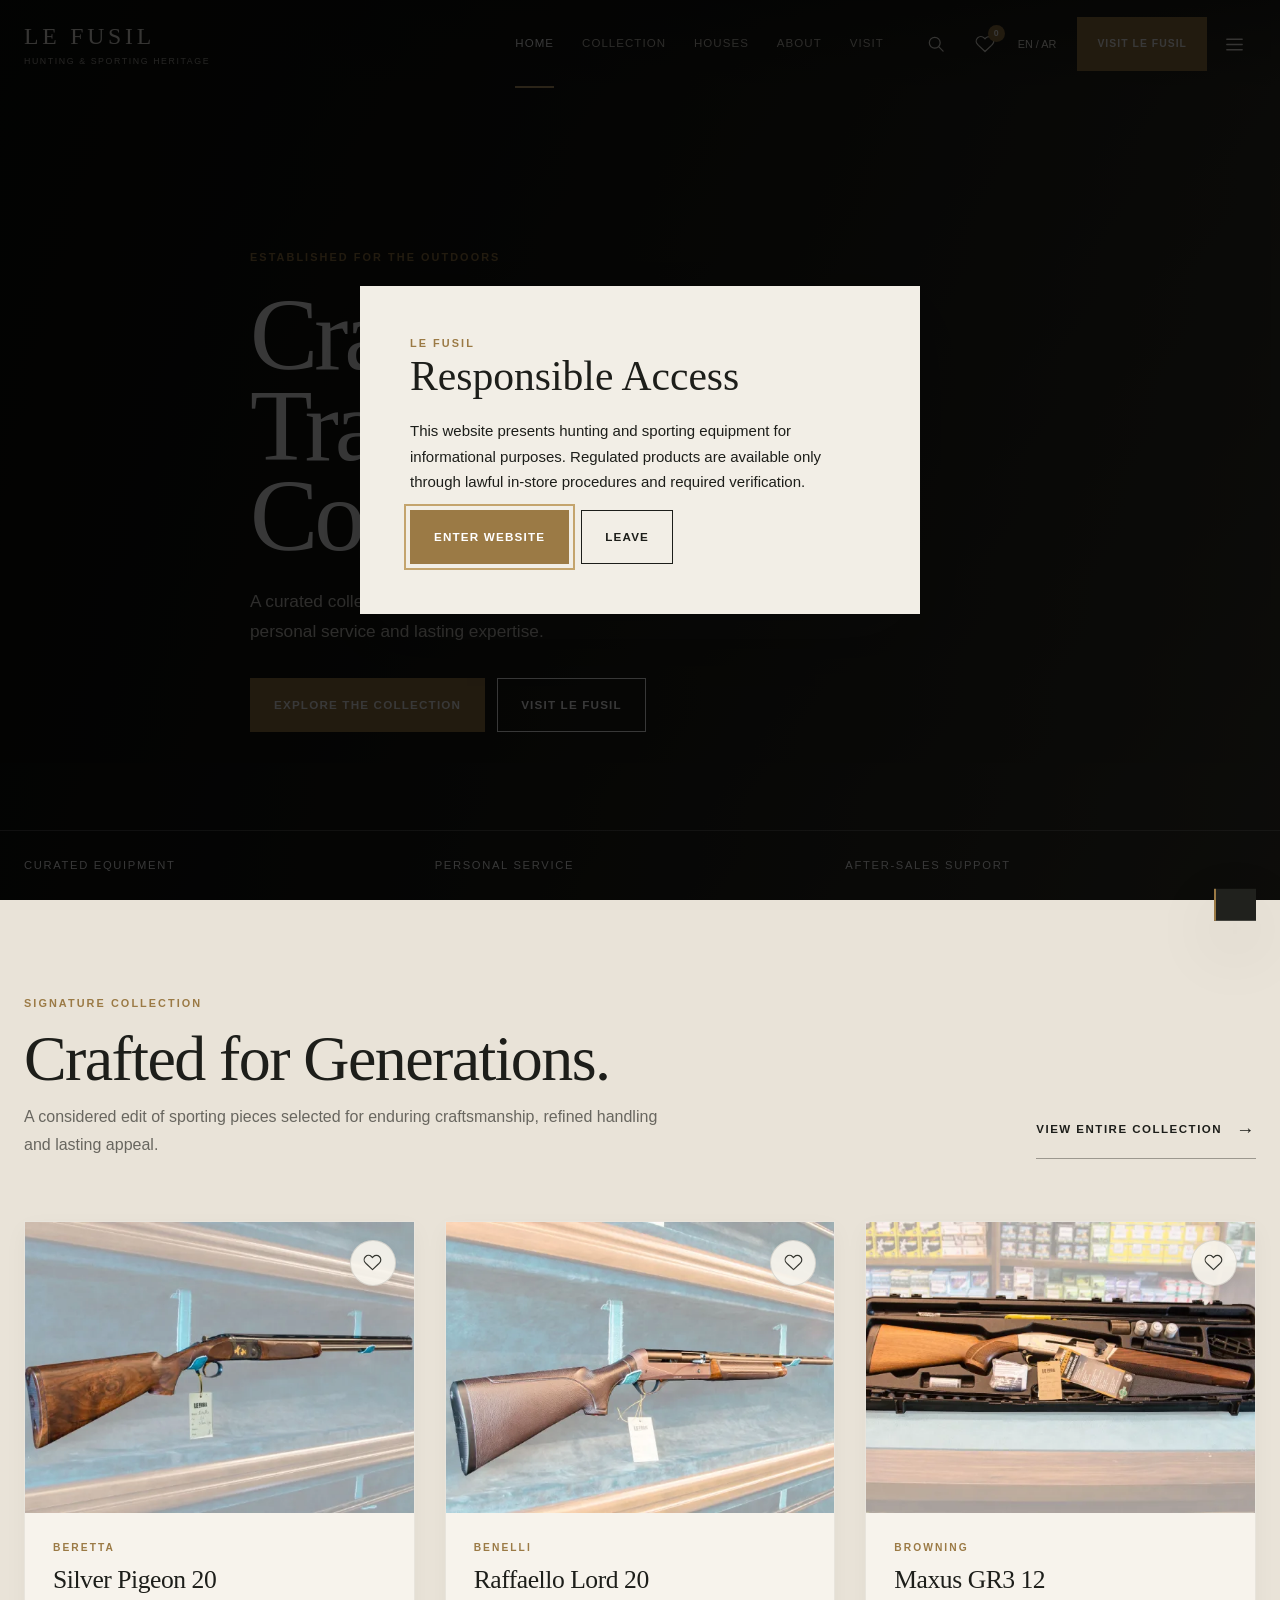
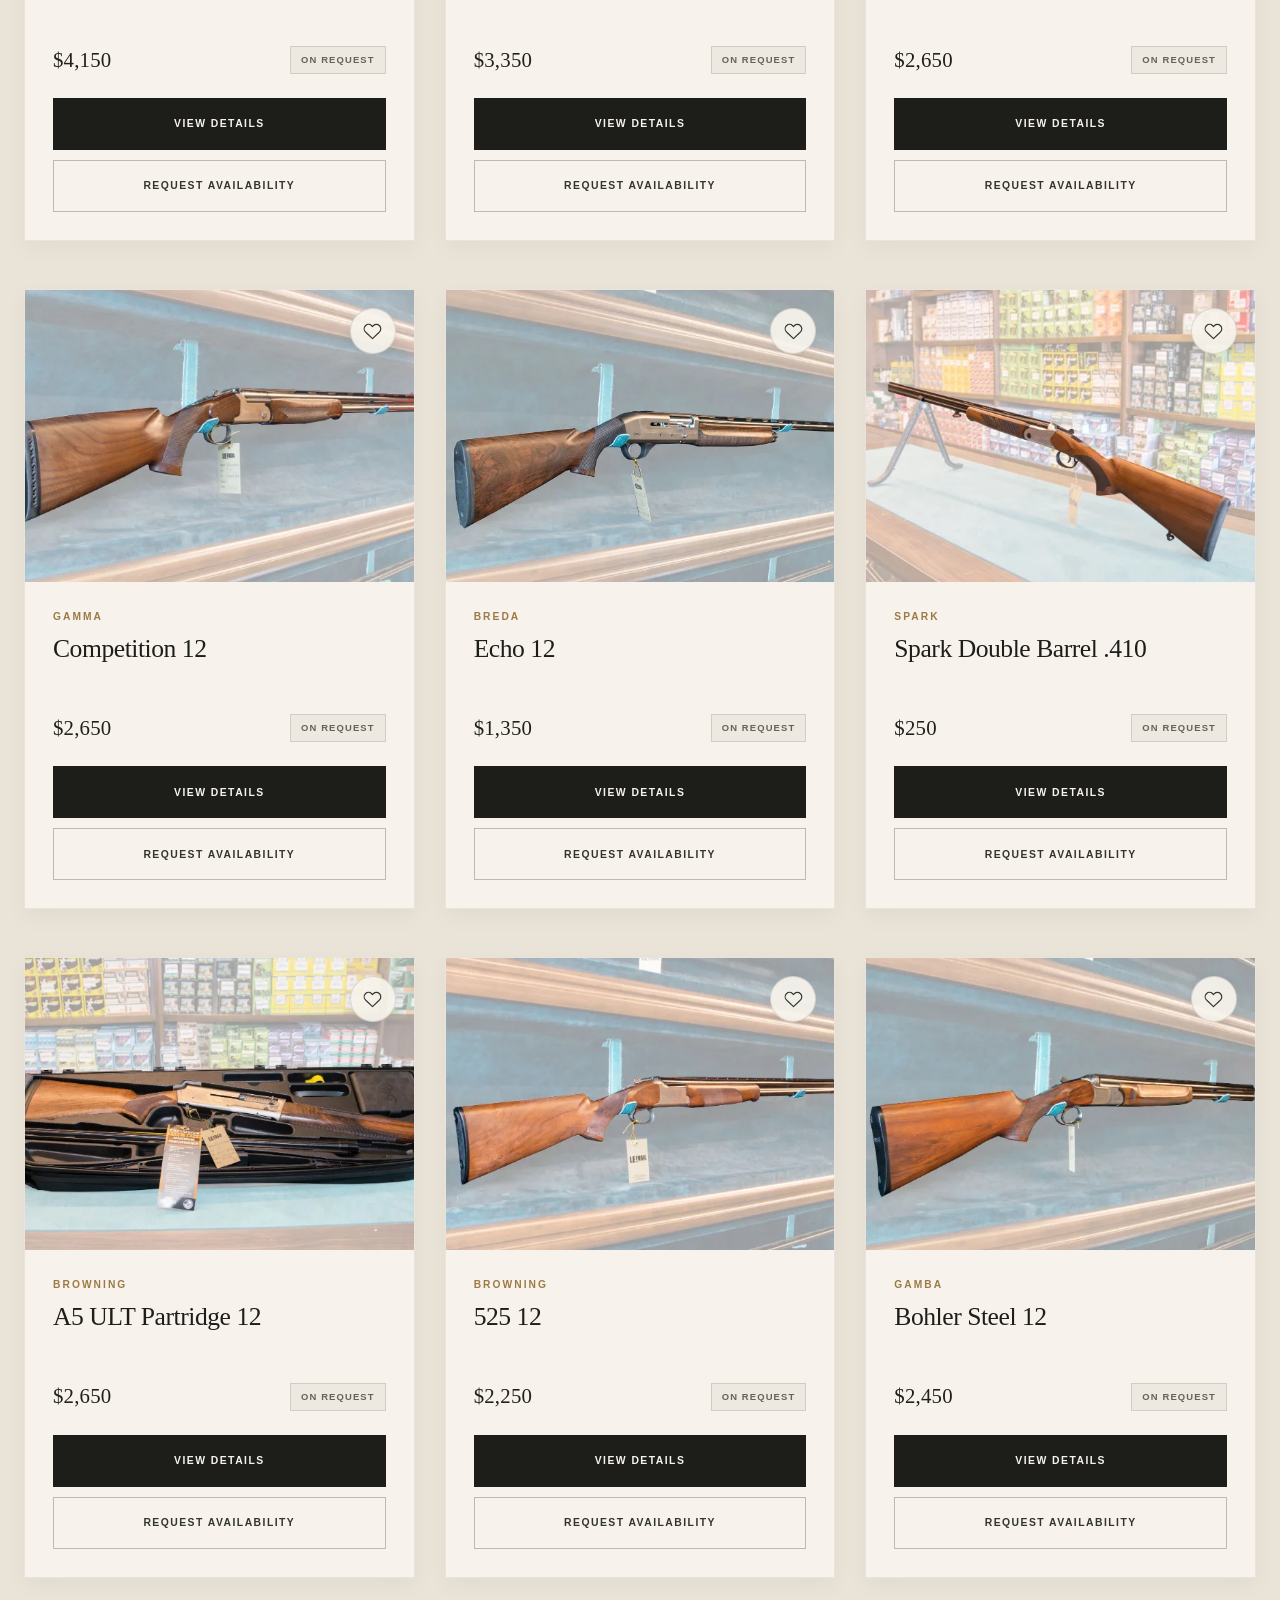
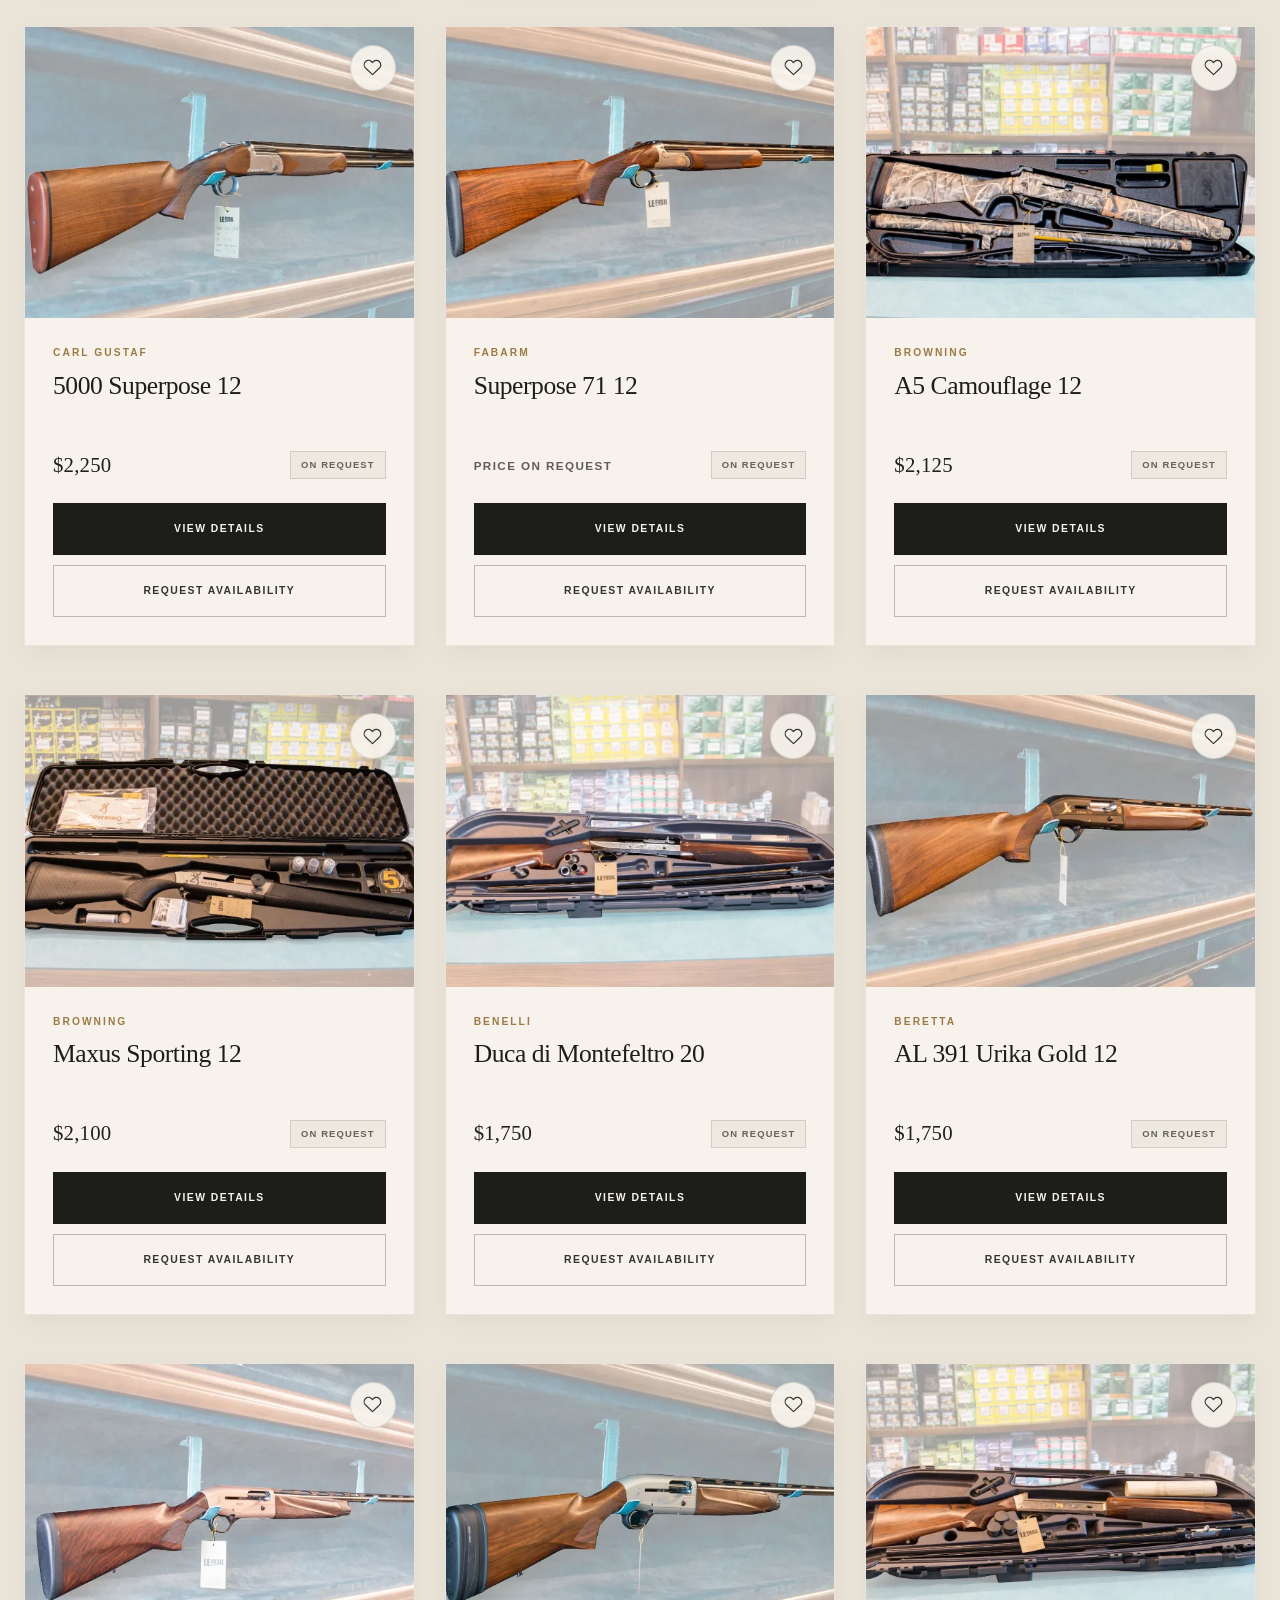
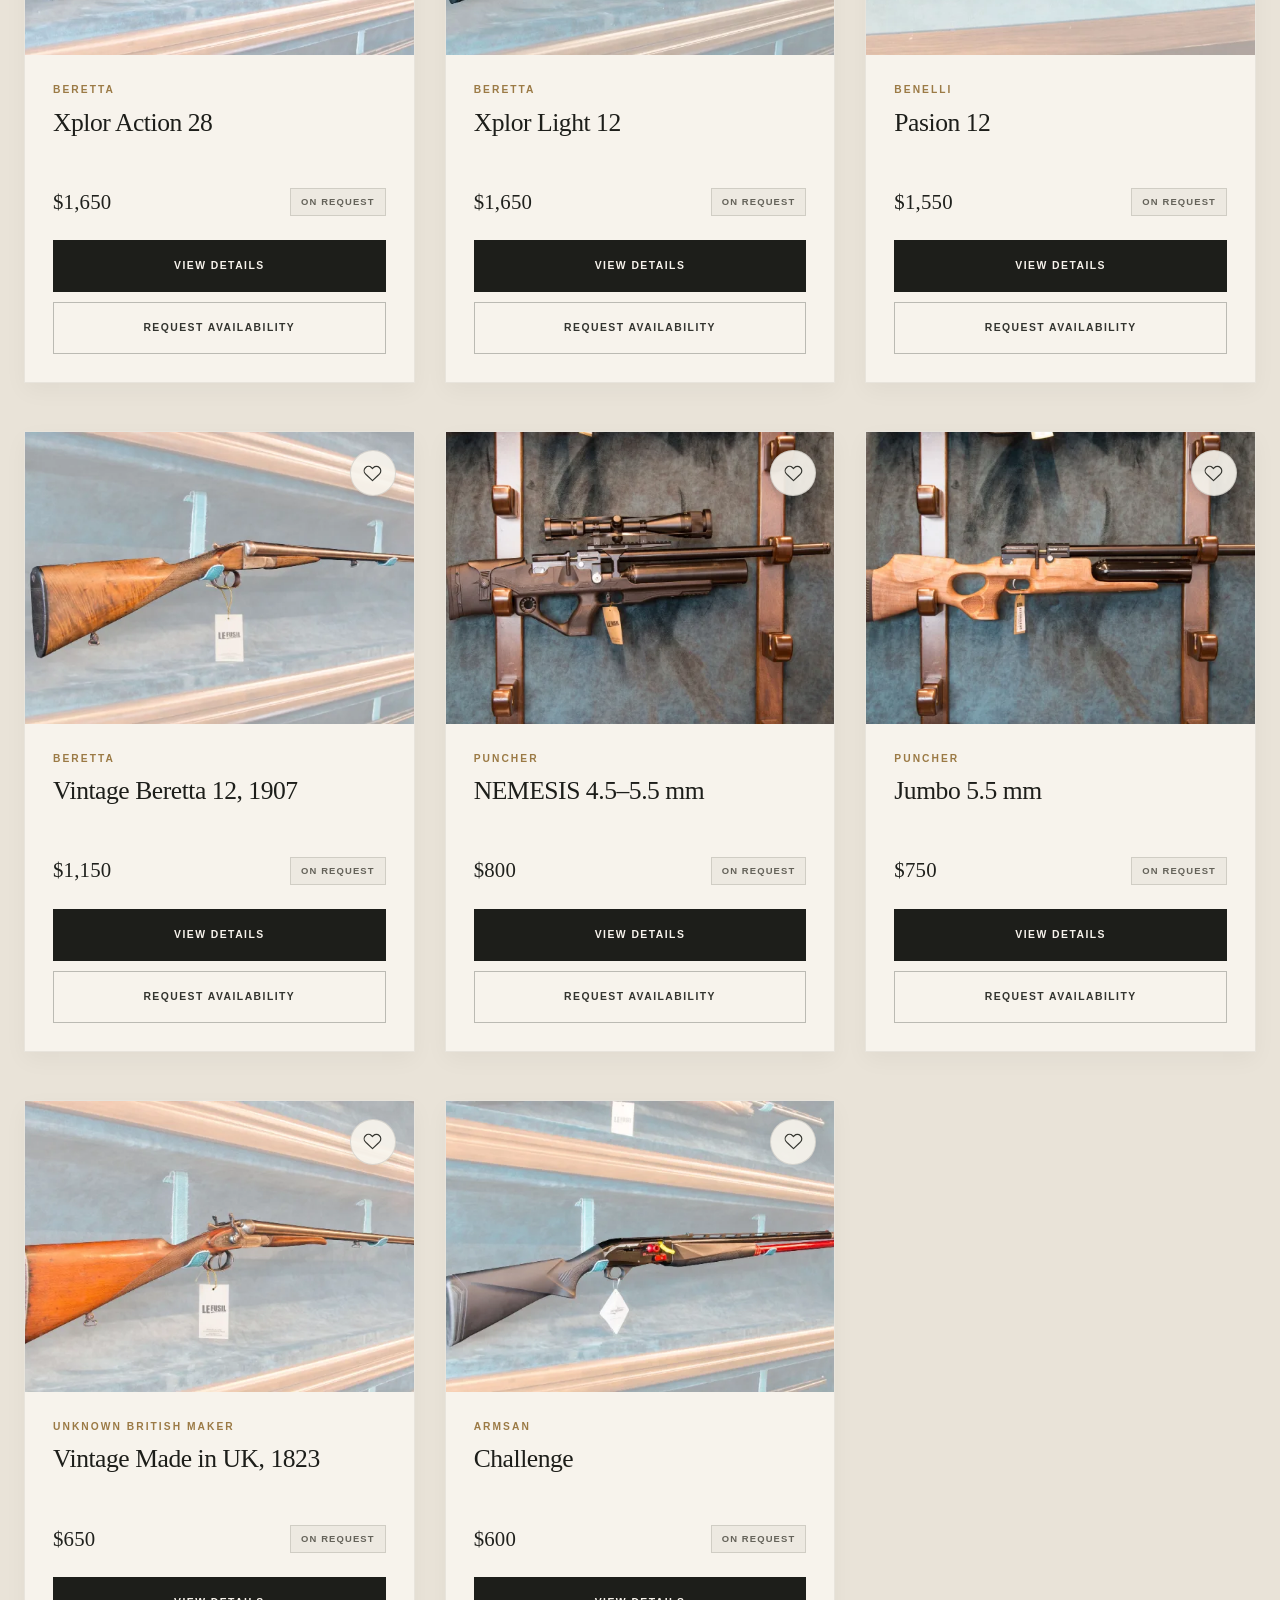
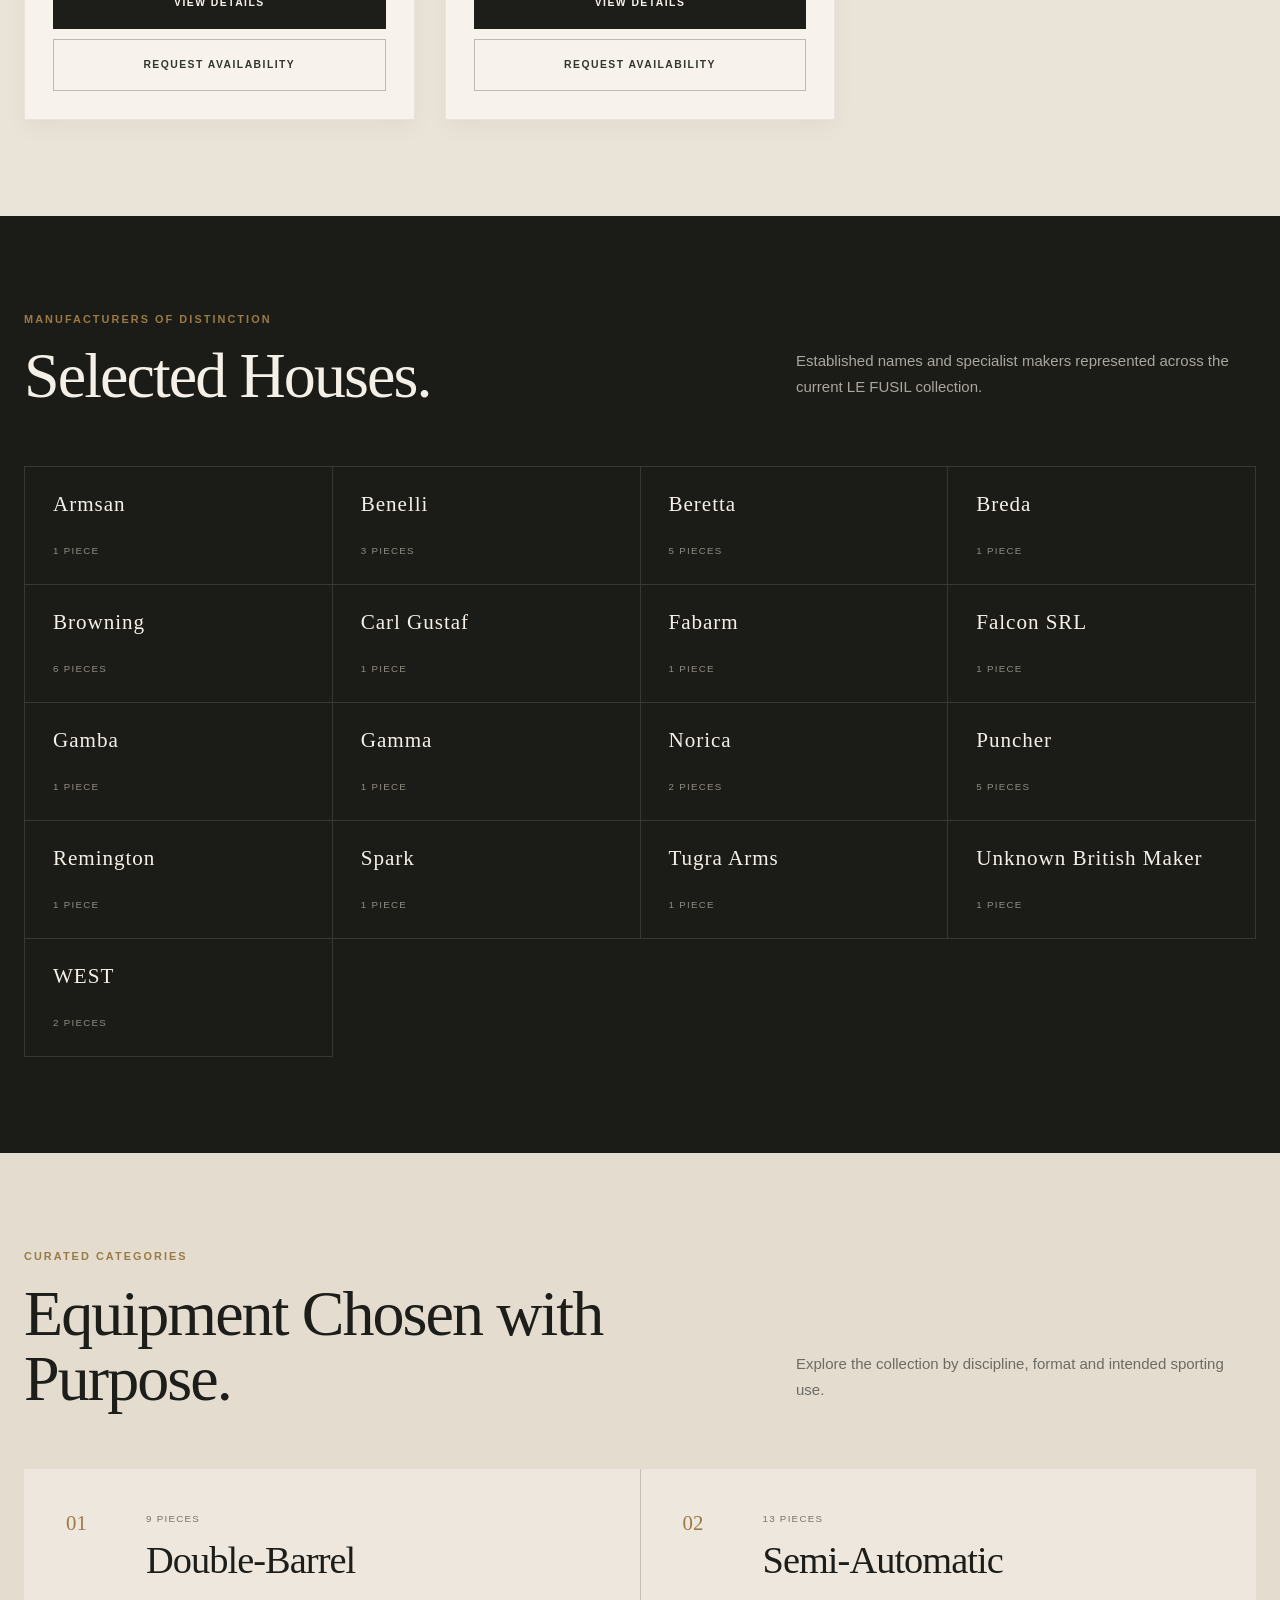
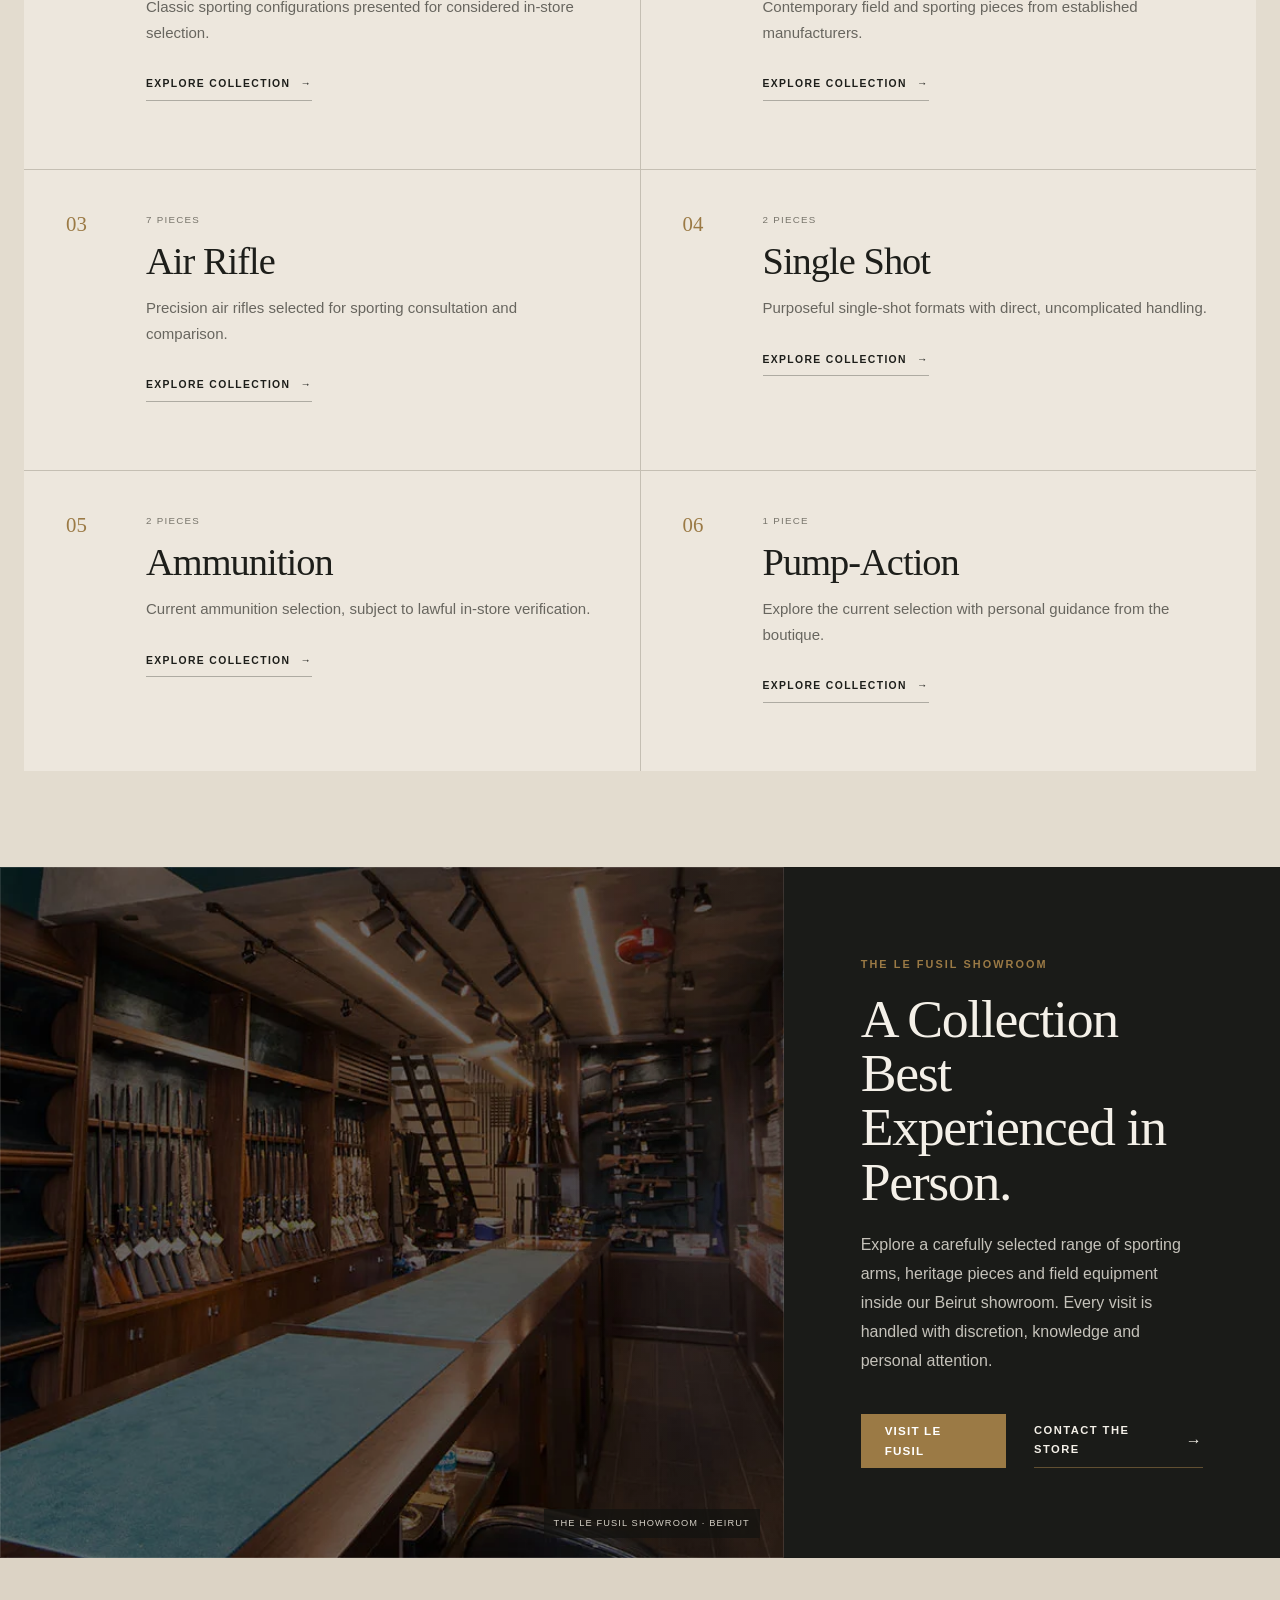
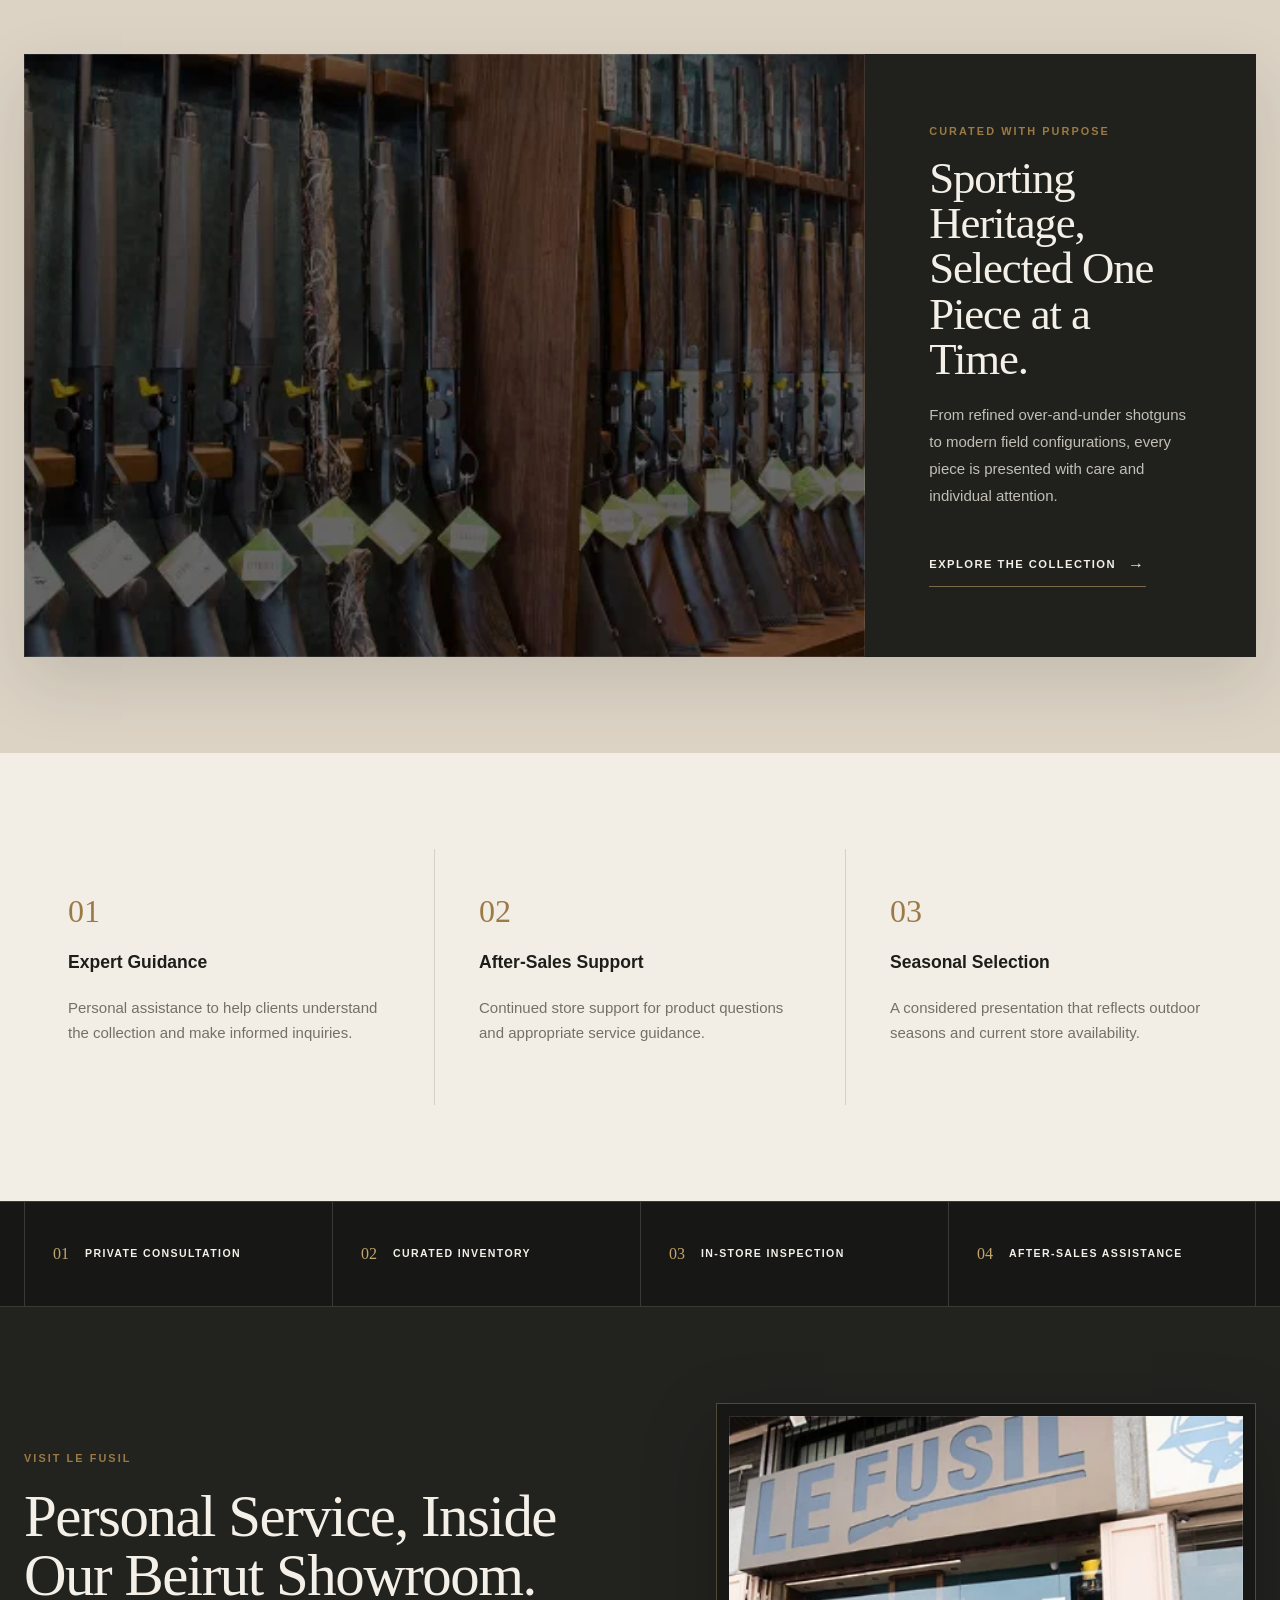
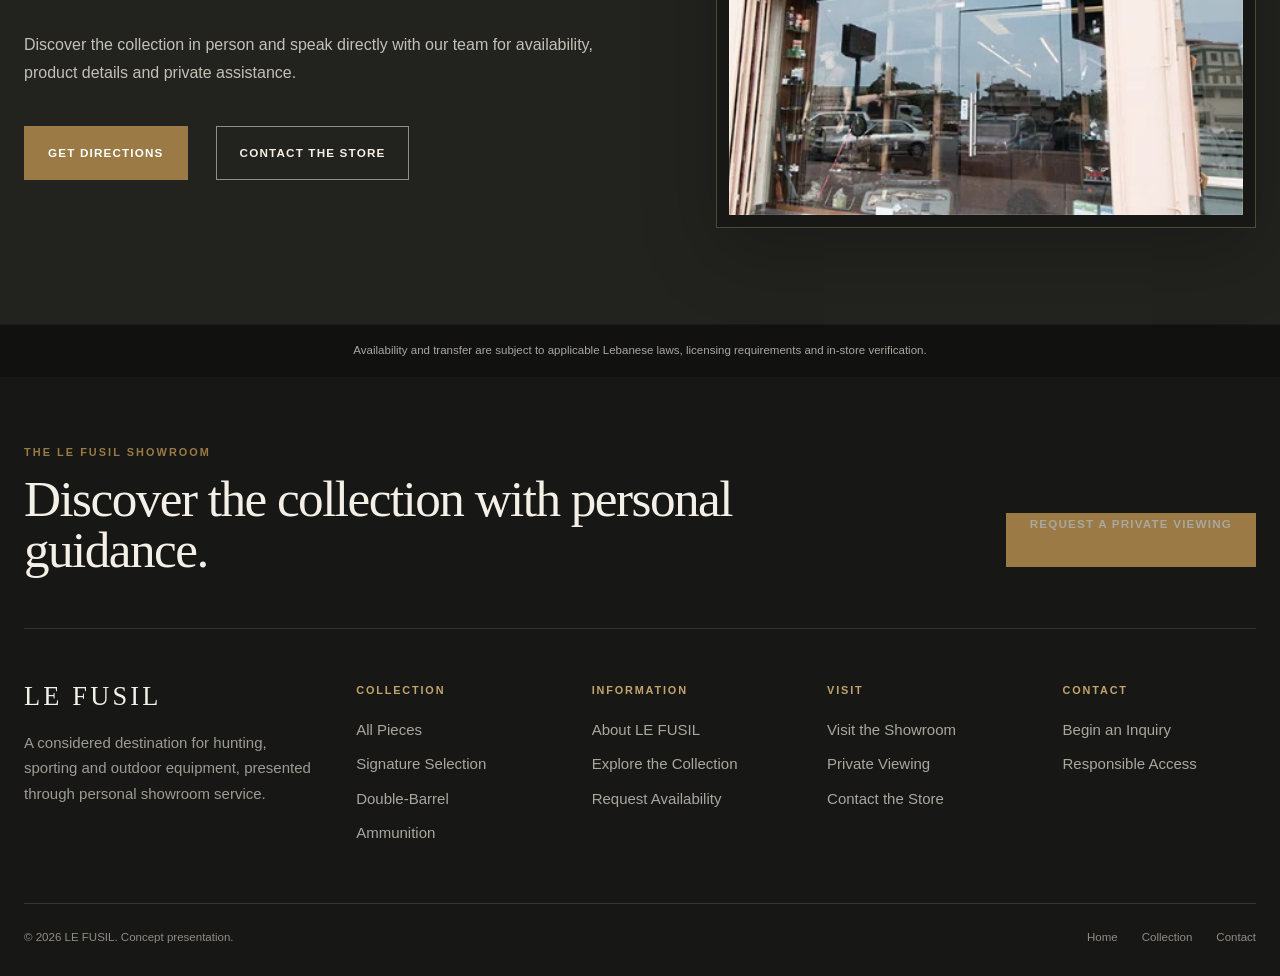
==== index.html @ 3b02f728 "Optimize images and Core Web Vitals" ====
<!doctype html><html lang="en"><head><meta charset="utf-8"><meta name="viewport" content="width=device-width,initial-scale=1"><meta name="theme-color" content="#171815"><meta name="color-scheme" content="light dark"><meta name="referrer" content="strict-origin-when-cross-origin"><title>Premium Sporting Arms &amp; Showroom | LE FUSIL</title><meta name="description" content="Explore LE FUSIL's curated collection of sporting arms and outdoor equipment, presented with personal guidance in its Beirut showroom."><link rel="canonical" href="https://tabanji.github.io/le-fusil-redesign/"><meta property="og:title" content="Premium Sporting Arms &amp; Showroom | LE FUSIL"><meta property="og:description" content="A curated collection of sporting arms and outdoor equipment, presented with personal showroom guidance."><meta property="og:type" content="website"><meta property="og:url" content="https://tabanji.github.io/le-fusil-redesign/"><meta property="og:image" content="https://tabanji.github.io/le-fusil-redesign/assets/images/showroom/le-fusil-showroom-interior.jpg"><meta property="og:image:width" content="1240"><meta property="og:image:height" content="626"><meta property="og:image:alt" content="Interior of the LE FUSIL sporting arms showroom"><meta name="twitter:card" content="summary_large_image"><meta name="twitter:title" content="Premium Sporting Arms &amp; Showroom | LE FUSIL"><meta name="twitter:description" content="A curated collection of sporting arms and outdoor equipment, presented with personal showroom guidance."><meta name="twitter:image" content="https://tabanji.github.io/le-fusil-redesign/assets/images/showroom/le-fusil-showroom-interior.jpg"><link rel="icon" href="assets/icons/favicon.svg" type="image/svg+xml"><link rel="icon" href="assets/icons/favicon-32x32.png" sizes="32x32" type="image/png"><link rel="apple-touch-icon" href="assets/icons/apple-touch-icon.png"><link rel="manifest" href="manifest.webmanifest"><link rel="stylesheet" href="css/global.css"><link rel="stylesheet" href="css/index.css"><link rel="stylesheet" href="css/responsive.css"><script type="application/ld+json">{"@context":"https://schema.org","@graph":[{"@type":"WebSite","@id":"https://tabanji.github.io/le-fusil-redesign/#website","name":"LE FUSIL","url":"https://tabanji.github.io/le-fusil-redesign/","description":"A curated collection of sporting arms and outdoor equipment, presented with personal showroom guidance."},{"@type":"Organization","@id":"https://tabanji.github.io/le-fusil-redesign/#organization","name":"LE FUSIL","url":"https://tabanji.github.io/le-fusil-redesign/","logo":"https://tabanji.github.io/le-fusil-redesign/assets/icons/favicon.svg","image":"https://tabanji.github.io/le-fusil-redesign/assets/images/showroom/le-fusil-showroom-interior.jpg","description":"A sporting arms and outdoor equipment showroom offering a curated collection and personal guidance."}]}</script></head><body><a class="skip-link" href="#main">Skip to content</a><div id="siteHeader"></div><main id="main"><section class="hero"><div class="container hero-copy"><div class="eyebrow">Established for the Outdoors</div><h1>Craft.<br>Tradition.<br>Confidence.</h1><p>A curated collection of hunting, sporting and outdoor equipment, backed by personal service and lasting expertise.</p><div class="actions"><a class="btn" href="shop.html">Explore the Collection</a><a class="btn btn-outline" href="contact.html">Visit LE FUSIL</a></div></div><div class="hero-features"><div class="container"><span>Curated Equipment</span><span>Personal Service</span><span>After-Sales Support</span></div></div></section><section class="section signature-section"><div class="container"><div class="signature-heading"><div class="signature-heading-copy"><div class="eyebrow">Signature Collection</div><h2 class="section-title">Crafted for Generations.</h2><p>A considered edit of sporting pieces selected for enduring craftsmanship, refined handling and lasting appeal.</p></div><a class="collection-link" href="shop.html">View Entire Collection <span aria-hidden="true">→</span></a></div><div class="products-grid" id="featuredProducts"></div></div></section><section class="section houses-section" aria-labelledby="houses-title"><div class="container"><div class="editorial-heading"><div><div class="eyebrow">Manufacturers of Distinction</div><h2 class="section-title" id="houses-title">Selected Houses.</h2></div><p>Established names and specialist makers represented across the current LE FUSIL collection.</p></div><div class="houses-grid" id="brandGrid"></div></div></section><section class="section curated-categories" aria-labelledby="categories-title"><div class="container"><div class="editorial-heading"><div><div class="eyebrow">Curated Categories</div><h2 class="section-title" id="categories-title">Equipment Chosen with Purpose.</h2></div><p>Explore the collection by discipline, format and intended sporting use.</p></div><div class="category-editorial-grid" id="categoryGrid"></div></div></section><section class="showroom-editorial" aria-labelledby="showroom-title"><figure class="showroom-editorial-media reveal"><picture><source type="image/webp" srcset="assets/images/showroom/optimized/le-fusil-showroom-interior-640.webp 640w, assets/images/showroom/optimized/le-fusil-showroom-interior-1240.webp 1240w" sizes="(max-width: 900px) 100vw, 52vw"><img src="assets/images/showroom/le-fusil-showroom-interior.jpg" width="1240" height="626" loading="lazy" decoding="async" alt="Interior of the LE FUSIL sporting arms showroom in Beirut"></picture><figcaption>The LE FUSIL showroom · Beirut</figcaption></figure><div class="showroom-editorial-copy reveal"><div class="eyebrow">The LE FUSIL Showroom</div><h2 id="showroom-title">A Collection Best Experienced in Person.</h2><p>Explore a carefully selected range of sporting arms, heritage pieces and field equipment inside our Beirut showroom. Every visit is handled with discretion, knowledge and personal attention.</p><div class="editorial-actions"><a class="btn" href="#visit-store">Visit LE FUSIL</a><a class="editorial-link" href="contact.html">Contact the Store <span aria-hidden="true">→</span></a></div></div></section><section class="section collection-editorial"><div class="container"><div class="collection-editorial-frame reveal"><div class="collection-editorial-image"><picture><source type="image/webp" srcset="assets/images/showroom/optimized/le-fusil-collection-wall-640.webp 640w, assets/images/showroom/optimized/le-fusil-collection-wall-1240.webp 1240w" sizes="(max-width: 1288px) calc(100vw - 48px), 1240px"><img src="assets/images/showroom/le-fusil-collection-wall.jpg" width="1240" height="626" loading="lazy" decoding="async" alt="Curated sporting arms displayed inside the LE FUSIL showroom"></picture></div><div class="collection-editorial-copy"><div class="eyebrow">Curated with Purpose</div><h2>Sporting Heritage, Selected One Piece at a Time.</h2><p>From refined over-and-under shotguns to modern field configurations, every piece is presented with care and individual attention.</p><a class="editorial-link editorial-link-light" href="shop.html">Explore the Collection <span aria-hidden="true">→</span></a></div></div></div></section><section class="section"><div class="container"><div class="services"><article class="service"><b>01</b><h3>Expert Guidance</h3><p class="muted">Personal assistance to help clients understand the collection and make informed inquiries.</p></article><article class="service"><b>02</b><h3>After-Sales Support</h3><p class="muted">Continued store support for product questions and appropriate service guidance.</p></article><article class="service"><b>03</b><h3>Seasonal Selection</h3><p class="muted">A considered presentation that reflects outdoor seasons and current store availability.</p></article></div></div></section><section class="service-strip" aria-label="Boutique services"><div class="container"><div><span>01</span><strong>Private Consultation</strong></div><div><span>02</span><strong>Curated Inventory</strong></div><div><span>03</span><strong>In-Store Inspection</strong></div><div><span>04</span><strong>After-Sales Assistance</strong></div></div></section><section class="section visit-section" id="visit-store" aria-labelledby="visit-title"><div class="container visit-layout"><div class="visit-copy reveal"><div class="eyebrow">Visit LE FUSIL</div><h2 id="visit-title">Personal Service, Inside Our Beirut Showroom.</h2><p>Discover the collection in person and speak directly with our team for availability, product details and private assistance.</p><div class="editorial-actions"><a class="btn" href="contact.html">Get Directions</a><a class="btn btn-outline" href="contact.html">Contact the Store</a></div></div><div class="visit-image reveal"><picture><source type="image/webp" srcset="assets/images/showroom/optimized/le-fusil-storefront-480.webp 480w, assets/images/showroom/optimized/le-fusil-storefront-600.webp 600w" sizes="(max-width: 760px) calc(100vw - 48px), 46vw"><img src="assets/images/showroom/le-fusil-storefront.jpg" width="600" height="399" loading="lazy" decoding="async" alt="Exterior entrance of the LE FUSIL store"></picture></div></div></section></main><div id="siteFooter"></div><script defer src="data/products.js"></script><script defer src="js/components.js"></script><script defer src="js/global.js"></script><script defer src="js/index.js"></script></body></html>
---- css/global.css ----
:root{--bg-primary:#f2eee6;--bg-secondary:#e7e0d4;--surface-dark:#171815;--surface-dark-soft:#22231f;--text-primary:#1d1e1a;--text-light:#f4f0e8;--text-muted:#737167;--accent:#9b7a45;--accent-light:#c4a46d;--border:rgba(29,30,26,.14);--serif:Georgia,'Times New Roman',serif;--sans:Arial,Helvetica,sans-serif;--max:1320px;--shadow:0 24px 70px rgba(20,20,16,.12)}
*{box-sizing:border-box}html{scroll-behavior:smooth}body{margin:0;background:var(--bg-primary);color:var(--text-primary);font:15px/1.65 var(--sans);overflow-x:hidden}body.lock{overflow:hidden}a{color:inherit;text-decoration:none}button,input,select,textarea{font:inherit}button{cursor:pointer}img{max-width:100%;display:block}.container{width:min(calc(100% - 48px),var(--max));margin:auto}.eyebrow{color:var(--accent);font-size:.71rem;font-weight:700;letter-spacing:.2em;text-transform:uppercase}.section{padding:110px 0}.section-title{font:400 clamp(2.3rem,5vw,4.5rem)/1.02 var(--serif);margin:.3em 0}.muted{color:var(--text-muted)}.btn{min-height:46px;display:inline-flex;align-items:center;justify-content:center;gap:10px;padding:0 23px;border:1px solid var(--accent);background:var(--accent);color:#fff;font-size:.73rem;font-weight:700;letter-spacing:.1em;text-transform:uppercase;transition:.25s}.btn:hover{background:var(--accent-light);border-color:var(--accent-light)}.btn-outline{background:transparent;color:inherit;border-color:currentColor}.btn-dark{background:var(--surface-dark);border-color:var(--surface-dark)}.skip-link{position:fixed;z-index:999;top:-100px;left:20px;background:#fff;padding:12px}.skip-link:focus{top:20px}:focus-visible{outline:2px solid var(--accent-light);outline-offset:4px}
.header{position:absolute;z-index:50;inset:0 0 auto;color:var(--text-light);height:98px;transition:.3s}.header.scrolled,.inner .header{position:fixed;background:rgba(23,24,21,.94);backdrop-filter:blur(14px);height:76px;border-bottom:1px solid rgba(255,255,255,.13)}.nav{height:100%;display:flex;align-items:center;gap:34px}.brand{margin-right:auto;line-height:1}.brand strong{font:400 1.55rem var(--serif);letter-spacing:.14em}.brand small{display:block;margin-top:7px;font-size:.55rem;letter-spacing:.16em;text-transform:uppercase;color:#c9c5bc}.nav-links{display:flex;align-items:center;gap:25px;font-size:.72rem;letter-spacing:.09em;text-transform:uppercase}.icon-btn,.lang{width:44px;height:44px;border:0;background:transparent;color:inherit;display:grid;place-items:center}.lang{width:auto;font-size:.68rem}.hamb{display:none}.legal-strip{padding:16px 24px;background:#11120f;color:#c8c5bc;text-align:center;font-size:.72rem}.footer{background:var(--surface-dark);color:var(--text-light);padding:80px 0 28px}.footer-grid{display:grid;grid-template-columns:2fr repeat(3,1fr);gap:50px}.footer h3{font:400 1.5rem var(--serif);letter-spacing:.12em}.footer h4{font-size:.68rem;letter-spacing:.17em;text-transform:uppercase;color:var(--accent-light)}.footer a{display:block;color:#bdb9b0;margin:8px 0}.footer-bottom{display:flex;justify-content:space-between;border-top:1px solid #373832;margin-top:55px;padding-top:24px;color:#8f8c83;font-size:.72rem}
.overlay{position:fixed;z-index:100;inset:0;background:rgba(12,13,11,.98);color:#fff;display:none}.overlay.open{display:flex}.overlay-inner{width:min(760px,calc(100% - 40px));margin:auto}.overlay-close{position:absolute;right:24px;top:24px}.search-input{width:100%;border:0;border-bottom:1px solid #555;background:transparent;color:#fff;padding:18px 0;font:2rem var(--serif);outline:0}.search-results{margin-top:24px;max-height:45vh;overflow:auto}.search-result{display:flex;justify-content:space-between;padding:15px 0;border-bottom:1px solid #333}.modal{align-items:center;justify-content:center;background:rgba(0,0,0,.78)}.modal-card{width:min(560px,calc(100% - 36px));background:var(--bg-primary);color:var(--text-primary);padding:50px;box-shadow:var(--shadow)}.modal-card h2{font:2.6rem var(--serif);margin:0 0 18px}.actions{display:flex;gap:12px;flex-wrap:wrap}.toast{position:fixed;z-index:200;right:24px;bottom:24px;max-width:360px;padding:16px 20px;background:var(--surface-dark);color:#fff;box-shadow:var(--shadow);transform:translateY(140%);transition:.3s}.toast.show{transform:none}.page-hero{background:linear-gradient(115deg,#141511,#35352d);color:#fff;padding:175px 0 90px}.page-hero h1{font:400 clamp(3rem,7vw,6.8rem)/.95 var(--serif);margin:15px 0}.breadcrumb{font-size:.72rem;color:#aaa;text-transform:uppercase;letter-spacing:.12em}.reveal{opacity:0;transform:translateY(18px);transition:.7s}.reveal.visible{opacity:1;transform:none}.placeholder{background:radial-gradient(circle at 70% 25%,rgba(196,164,109,.2),transparent 30%),linear-gradient(135deg,#36372f,#171815);position:relative;overflow:hidden}.placeholder:after{content:'';position:absolute;inset:0;background:repeating-linear-gradient(120deg,transparent 0 34px,rgba(255,255,255,.018) 35px 36px)}
@media(max-width:900px){.nav-links,.nav>.btn,.nav>.lang{display:none}.hamb{display:grid}.header{height:76px}.mobile-menu{flex-direction:column;justify-content:center;padding:32px}.mobile-menu nav{display:flex;flex-direction:column;gap:18px;font:2.2rem var(--serif)}.mobile-menu .lang{display:block;margin-top:25px;color:#fff}.footer-grid{grid-template-columns:1fr 1fr}.section{padding:75px 0}}@media(max-width:560px){.container{width:min(calc(100% - 28px),var(--max))}.section{padding:60px 0}.footer-grid{grid-template-columns:1fr}.footer-bottom{display:block}.modal-card{padding:32px 24px}.actions .btn{width:100%}}
@media(max-width:768px){.header{height:calc(68px + env(safe-area-inset-top));padding-top:env(safe-area-inset-top)}.header.scrolled,.inner .header{height:calc(68px + env(safe-area-inset-top))}.header .container{width:min(calc(100% - 32px),var(--max))}.brand strong{font-size:1.4rem}.brand small{margin-top:5px}.mobile-menu{padding:calc(84px + env(safe-area-inset-top)) 24px calc(32px + env(safe-area-inset-bottom))}.overlay-close{top:calc(18px + env(safe-area-inset-top))}}
@media(prefers-reduced-motion:reduce){*{scroll-behavior:auto!important;animation:none!important;transition:none!important}.reveal{opacity:1;transform:none}}
.sr-only{position:absolute!important;width:1px!important;height:1px!important;padding:0!important;margin:-1px!important;overflow:hidden!important;clip:rect(0,0,0,0)!important;white-space:nowrap!important;border:0!important}

/* Premium global navigation and footer. */
.header{height:88px;background:linear-gradient(180deg,rgba(14,15,13,.42),transparent);transition:height 220ms ease,background-color 220ms ease,border-color 220ms ease}
.header.scrolled,.inner .header{height:76px;background:rgba(20,21,18,.96);border-bottom-color:rgba(196,164,109,.18);box-shadow:0 8px 28px rgba(0,0,0,.08)}
.nav{gap:30px}
.brand{flex:0 0 auto}
.brand strong{font-size:1.48rem;letter-spacing:.16em}
.brand small{color:#aaa79e;letter-spacing:.18em}
.nav-links{height:100%;gap:28px}
.nav-links a{position:relative;display:flex;height:100%;align-items:center;color:#cbc7bd;transition:color 180ms ease}
.nav-links a:after{content:"";position:absolute;right:0;bottom:0;left:0;height:2px;background:var(--accent-light);transform:scaleX(0);transition:transform 180ms ease}
.nav-links a.active{color:#fff}
.nav-links a.active:after{transform:scaleX(1)}
.header-actions{display:flex;align-items:center;gap:5px}
.header-actions svg,.mobile-menu svg{width:20px;height:20px;fill:none;stroke:currentColor;stroke-width:1.45;stroke-linecap:round;stroke-linejoin:round}
.header-actions .icon-btn{position:relative;border:1px solid transparent}
.shortlist-count{position:absolute;top:2px;right:1px;display:grid;min-width:17px;height:17px;padding:0 4px;place-items:center;border-radius:9px;background:var(--accent);color:#fff;font-size:.55rem;font-weight:700;line-height:1}
.header-cta{min-height:44px;margin-left:10px;padding:0 19px;font-size:.65rem}
.hamb svg{width:23px;height:23px}
.footer{padding:0 0 28px;background:#171815}
.footer-lead{display:flex;align-items:end;justify-content:space-between;gap:50px;padding:68px 0 52px;border-bottom:1px solid rgba(196,164,109,.2)}
.footer-lead h2{max-width:760px;margin:.25em 0 0;font:400 clamp(2.6rem,4vw,4.6rem)/1 var(--serif);letter-spacing:-.03em}
.footer-lead .btn{flex:0 0 auto}
.footer-grid{grid-template-columns:1.5fr repeat(4,1fr);gap:42px;padding-top:52px}
.footer-brand p{max-width:330px;margin:0;color:#9e9b92}
.footer h3{margin:0 0 18px;font-size:1.65rem}
.footer h4{margin:0 0 18px}
.footer a,.footer-text-button{width:max-content;max-width:100%;margin:9px 0;color:#aaa79e;transition:color 180ms ease}
.footer-text-button{display:block;padding:0;border:0;background:transparent;font:inherit;text-align:left}
.footer-bottom{align-items:center;margin-top:48px}
.footer-bottom nav{display:flex;gap:24px}
.footer-bottom nav a{margin:0;color:#8f8c83}
.legal-strip{border-top:1px solid rgba(255,255,255,.04);color:#aaa79e}
.mobile-menu{padding:0!important;background:#11120f}
.mobile-menu-panel{display:flex;width:min(100%,560px);height:100%;margin-left:auto;flex-direction:column;padding:calc(24px + env(safe-area-inset-top)) 34px calc(28px + env(safe-area-inset-bottom));background:#171815;border-left:1px solid rgba(196,164,109,.18)}
.mobile-menu-head{display:flex;align-items:center;justify-content:space-between;min-height:58px}
.mobile-menu-head .overlay-close{position:static;flex:0 0 48px}
.mobile-menu nav{display:flex;margin:auto 0;flex-direction:column;gap:0;font:400 clamp(2.45rem,7vw,4rem)/1 var(--serif)}
.mobile-menu nav a{position:relative;padding:12px 0;color:#d4d0c7}
.mobile-menu nav a.active{padding-left:25px;color:#fff}
.mobile-menu nav a.active:before{content:"";position:absolute;top:50%;left:0;width:14px;height:1px;background:var(--accent-light)}
.mobile-menu-foot{padding-top:24px;border-top:1px solid #373832}
.mobile-menu-foot .btn{width:100%;min-height:54px}
.mobile-contact-link{display:inline-flex;gap:10px;margin-top:20px;color:var(--accent-light);font-size:.68rem;font-weight:700;letter-spacing:.12em;text-transform:uppercase}
.mobile-menu-foot p{max-width:390px;margin:20px 0 12px;color:#918e86;font-size:.78rem;line-height:1.65}
.mobile-menu-foot .lang{display:block;width:auto;height:44px;color:#cbc7bd}
.toast{right:24px;bottom:24px;border-left:2px solid var(--accent);background:#20211d;color:#f4f0e8}
@media(hover:hover) and (pointer:fine){.nav-links a:hover,.footer a:hover,.footer-text-button:hover{color:var(--accent-light)}.nav-links a:hover:after{transform:scaleX(1)}.header-actions .icon-btn:hover{border-color:rgba(196,164,109,.34);color:var(--accent-light)}.btn:hover{background:var(--accent-light);border-color:var(--accent-light)}}
@media(hover:none){.btn:hover{background:var(--accent);border-color:var(--accent)}.btn-outline:hover{background:transparent;border-color:currentColor}}
@media(max-width:1100px){.nav-links{gap:19px}.nav{gap:22px}.header-actions>[data-search],.header-actions>.lang{display:none}.footer-grid{grid-template-columns:1.35fr repeat(2,1fr)}.footer-grid>div:nth-child(n+4){margin-top:10px}}
@media(max-width:900px){.header-actions{margin-left:auto}.header-actions>[data-search],.header-actions>.lang,.header-cta{display:none}.hamb{display:grid}.nav>.brand{margin-right:0}.footer-lead{align-items:start;flex-direction:column}.footer-grid{grid-template-columns:repeat(2,1fr)}}
@media(max-width:768px){.header,.header.scrolled,.inner .header{height:calc(70px + env(safe-area-inset-top))}.header{background:rgba(20,21,18,.88);border-bottom:1px solid rgba(255,255,255,.08)}.header .container{width:min(calc(100% - 28px),var(--max))}.header-actions{gap:2px}.brand strong{font-size:1.32rem}.brand small{font-size:.5rem}.footer-lead{padding:54px 0 42px}.footer-grid{gap:36px 24px;padding-top:42px}.footer-bottom{align-items:start;flex-direction:column;gap:15px}.mobile-menu-panel{padding-right:24px;padding-left:24px}}
@media(max-width:560px){.header .container{width:min(calc(100% - 24px),var(--max))}.header-actions .icon-btn{width:44px;height:44px}.footer-grid{grid-template-columns:1fr}.footer-grid>div:nth-child(n+2){padding-top:24px;border-top:1px solid #31322d}.footer-lead .btn{width:100%;min-height:54px}.footer-bottom nav{flex-wrap:wrap;gap:10px 20px}.toast{right:14px;bottom:14px;left:14px;max-width:none}.mobile-menu nav{font-size:clamp(2.35rem,11vw,3.1rem)}}

/* Final shared UI system. */
:root{--motion-fast:200ms;--motion-ease:ease-out;--control-height:54px;--space-section:96px;--focus-ring:0 0 0 3px rgba(155,122,69,.16)}
body{line-height:1.7}
.section{padding:var(--space-section) 0}
.eyebrow{font-size:.68rem;line-height:1.45;letter-spacing:.19em}
.section-title{margin:.28em 0 .34em;letter-spacing:-.03em}
.btn,.card-primary,.card-secondary,.product-action,.inquiry-submit,.contact-submit,.filter-apply,.filter-clear,.load-more,.mobile-filter-button,.mobile-request{min-height:var(--control-height);border-radius:0}
a,button,input,select,textarea,.product-card,.availability,.filter-chip,.custom-check{transition-duration:var(--motion-fast);transition-timing-function:var(--motion-ease)}
.btn,.toast,.reveal{transition-duration:var(--motion-fast);transition-timing-function:var(--motion-ease)}
button:disabled,input:disabled,select:disabled,textarea:disabled,[aria-disabled=true]{cursor:not-allowed;opacity:.46;filter:saturate(.55)}
picture{display:block}
:where(a,button,input,select,textarea,[tabindex]):focus-visible{outline:2px solid var(--accent-light);outline-offset:4px}
.icon-btn,.gallery-control,.modal-close,.search-clear,.view-controls button,.filter-drawer-head button{display:grid;min-width:44px;min-height:44px;place-items:center}
.icon-btn svg,.gallery-control svg,.modal-close svg,.search-clear svg,.view-controls svg,.filter-heading svg,.shortlist svg{stroke-width:1.5}
.availability{transition-property:border-color,background-color,color}
.breadcrumb a,.collection-breadcrumb a,.product-breadcrumbs a{transition:color var(--motion-fast) var(--motion-ease)}
.search-results>p{margin:24px 0 0;padding:28px 0;border-top:1px solid rgba(255,255,255,.16);color:#aaa79e;font:400 1.2rem/1.5 var(--serif)}
@media(hover:hover) and (pointer:fine){.breadcrumb a:hover,.collection-breadcrumb a:hover,.product-breadcrumbs a:hover{color:var(--accent-light)}}
@media(max-width:900px){:root{--space-section:72px}}
@media(max-width:560px){:root{--space-section:56px}.section-title{margin-bottom:.4em}}
---- css/index.css ----
.hero{min-height:100svh;color:#fff;display:flex;align-items:center;background:linear-gradient(90deg,rgba(12,13,11,.94) 0%,rgba(12,13,11,.58) 55%,rgba(12,13,11,.3)),
linear-gradient(125deg,#11120f,#474537);background-size:cover;background-position:center}.hero-copy{max-width:820px;padding-top:70px}.hero h1{font:400 clamp(3.7rem,8vw,8rem)/.88 var(--serif);letter-spacing:-.04em;margin:25px 0}.hero p{max-width:640px;font-size:1.05rem;color:#d1cec7}.hero-features{position:absolute;bottom:0;left:0;right:0;border-top:1px solid rgba(255,255,255,.24)}.hero-features .container{display:grid;grid-template-columns:repeat(3,1fr)}.hero-features span{padding:25px 0;font-size:.7rem;letter-spacing:.15em;text-transform:uppercase}.categories{display:grid;grid-template-columns:repeat(12,1fr);gap:18px}.category{min-height:440px;color:#fff;padding:32px;display:flex;align-items:flex-end;position:relative}.category:nth-child(1),.category:nth-child(4){grid-column:span 7}.category:nth-child(2),.category:nth-child(3){grid-column:span 5}.category:nth-child(n+5){grid-column:span 6}.category h3{font:2.2rem var(--serif);margin:0}.category p{max-width:340px;color:#bbb}.category-content{position:relative;z-index:2}.products-grid{display:grid;grid-template-columns:repeat(3,1fr);gap:24px}.product-card{background:#fff}.product-image{aspect-ratio:1.2;background:linear-gradient(145deg,#dad2c5,#a99a84);position:relative}.product-image img{width:100%;height:100%;object-fit:cover}.shortlist{position:absolute;z-index:2;right:15px;top:15px;width:44px;height:44px;border:1px solid rgba(0,0,0,.16);background:rgba(255,255,255,.88);font-size:1.2rem}.shortlist.active{background:var(--accent);color:#fff}.product-info{padding:24px}.product-meta{font-size:.66rem;color:var(--accent);letter-spacing:.13em;text-transform:uppercase}.product-info h3{font:1.65rem var(--serif);margin:8px 0}.price{font-weight:700}.card-actions{display:flex;gap:10px;margin-top:18px}.card-actions .btn{padding:0 13px;flex:1;font-size:.62rem}.brand-strip{background:var(--surface-dark);color:#fff}.brands{display:grid;grid-template-columns:repeat(4,1fr);border-top:1px solid #383933;border-left:1px solid #383933}.brands span{padding:32px;text-align:center;border-right:1px solid #383933;border-bottom:1px solid #383933;font:1.2rem var(--serif);letter-spacing:.08em}.services{display:grid;grid-template-columns:repeat(3,1fr);gap:1px;background:var(--border)}.service{background:var(--bg-primary);padding:44px}.service b{color:var(--accent);font:2rem var(--serif)}.showroom{background:linear-gradient(105deg,#171815,#303028);color:#fff;padding:90px}.showroom p{max-width:660px;color:#c4c1b8}
@media(max-width:800px){.hero h1{font-size:clamp(3.2rem,16vw,5.6rem)}.categories{display:block}.category{margin-bottom:14px;min-height:360px}.products-grid{grid-template-columns:1fr 1fr}.services{grid-template-columns:1fr}.showroom{padding:55px 25px}}@media(max-width:560px){.hero-features .container{grid-template-columns:1fr}.hero-features span{padding:8px 0}.hero-copy{padding-bottom:115px}.products-grid{grid-template-columns:1fr}.brands{grid-template-columns:1fr 1fr}.card-actions{flex-direction:column}}

/* Mobile homepage hero polish. Desktop rules above remain unchanged. */
@media (max-width:768px){
  .hero{position:relative;min-height:760px;height:auto;align-items:flex-start;isolation:isolate;padding:calc(76px + env(safe-area-inset-top)) 0 0;background-image:radial-gradient(circle at 88% 72%,rgba(155,122,69,.2),transparent 31%),radial-gradient(circle at 18% 18%,rgba(196,164,109,.07),transparent 24%),repeating-linear-gradient(118deg,transparent 0 35px,rgba(255,255,255,.012) 36px 37px),linear-gradient(145deg,#0b0c0a 0%,#171813 52%,#0d0e0c 100%);background-position:center;background-size:cover}
  .hero:after{content:"";position:absolute;z-index:-1;inset:0;pointer-events:none;background:linear-gradient(180deg,rgba(0,0,0,.08),transparent 25%,rgba(0,0,0,.22));}
  .hero-copy{width:100%;max-width:none;padding:94px 24px calc(104px + env(safe-area-inset-bottom));margin:0 auto}
  .hero-copy .eyebrow{margin-bottom:38px;font-size:13px;font-weight:500;line-height:1.4;letter-spacing:.2em}
  .hero h1{max-width:100%;margin:0;font-size:clamp(62px,16vw,82px);font-weight:400;line-height:.93;letter-spacing:-.035em}
  .hero p{max-width:620px;margin:46px 0 0;font-size:clamp(20px,5.25vw,23px);line-height:1.5;color:rgba(244,240,232,.72)}
  .hero .actions{display:grid;grid-template-columns:1fr;gap:17px;margin-top:36px}
  .hero .actions .btn{width:100%;min-height:68px;padding:0 20px;font-size:clamp(16px,4.2vw,18px);letter-spacing:.09em}
  .hero .actions .btn-outline{border-color:rgba(244,240,232,.58)}
  .hero .actions .btn:active{transform:translateY(1px);filter:brightness(.9)}
  .hero-features{position:absolute;bottom:env(safe-area-inset-bottom);background:rgba(10,11,9,.38);border-top-color:rgba(255,255,255,.16)}
  .hero-features .container{width:100%;grid-template-columns:repeat(3,minmax(0,1fr));padding:25px 14px}
  .hero-features span{display:flex;align-items:center;justify-content:center;min-width:0;min-height:32px;padding:0 10px;text-align:center;font-size:11px;line-height:1.35;letter-spacing:.1em}
  .hero-features span+span{border-left:1px solid rgba(255,255,255,.18)}
}

@media (max-width:370px){
  .hero{min-height:740px;padding-bottom:0}
  .hero-copy{padding:88px 22px calc(96px + env(safe-area-inset-bottom))}
  .hero-copy .eyebrow{margin-bottom:34px;font-size:12px;letter-spacing:.18em}
  .hero h1{font-size:clamp(58px,16.7vw,64px);line-height:.94;letter-spacing:-.04em}
  .hero p{margin-top:40px;font-size:20px;line-height:1.47}
  .hero .actions{gap:16px;margin-top:34px}
  .hero .actions .btn{min-height:66px;font-size:16px}
  .hero-features .container{padding:22px 8px}
  .hero-features span{padding:0 6px;font-size:10px;letter-spacing:.07em}
}

/* Signature collection and shared luxury product cards. */
.signature-section{background:#e9e3d8}
.signature-heading{display:grid;grid-template-columns:minmax(0,1fr) auto;align-items:end;gap:48px;margin-bottom:62px}
.signature-heading-copy{max-width:760px}
.signature-heading .section-title{margin:.22em 0 .18em;letter-spacing:-.025em}
.signature-heading p{max-width:650px;margin:0;color:#68665f;font-size:1rem;line-height:1.75}
.collection-link{display:inline-flex;align-items:center;gap:14px;min-height:48px;padding:0 0 8px;border-bottom:1px solid rgba(29,30,26,.38);font-size:.72rem;font-weight:700;letter-spacing:.13em;text-transform:uppercase;transition:color 220ms ease,border-color 220ms ease}
.collection-link span{font-size:1.15rem;transition:transform 220ms ease}
.products-grid{grid-template-columns:repeat(3,minmax(0,1fr));gap:48px 30px;align-items:stretch}
.product-card{position:relative;display:flex;min-width:0;flex-direction:column;background:#f7f3ec;box-shadow:0 8px 24px rgba(26,25,21,.045);transition:transform 220ms ease,box-shadow 220ms ease}
.product-card:before{content:"";position:absolute;z-index:3;top:0;left:0;width:100%;height:2px;background:var(--accent);transform:scaleX(0);transform-origin:left;transition:transform 220ms ease}
.product-image{position:relative;isolation:isolate;aspect-ratio:4/3;overflow:hidden;background:radial-gradient(circle at 72% 30%,rgba(196,164,109,.18),transparent 30%),repeating-linear-gradient(122deg,transparent 0 31px,rgba(29,30,26,.018) 32px 33px),linear-gradient(145deg,#eee9e0 0%,#d9d0c1 100%)}
.product-image:after{content:"";position:absolute;z-index:-1;inset:auto 7% 12%;height:12%;border-radius:50%;background:rgba(38,36,30,.11);filter:blur(18px)}
.product-silhouette{position:absolute;z-index:-1;left:13%;right:13%;top:49%;height:7px;background:linear-gradient(90deg,#68675f 0 68%,#41423d 68% 93%,transparent 93%);transform:rotate(-3deg);opacity:.48}
.product-silhouette:before{content:"";position:absolute;right:4%;bottom:-12px;width:25%;height:22px;background:#55564f;clip-path:polygon(0 0,100% 20%,80% 100%,28% 68%)}
.product-silhouette:after{content:"";position:absolute;left:0;top:-2px;width:70%;height:3px;background:rgba(38,39,35,.8)}
.product-image img{position:relative;z-index:1;width:100%;height:100%;object-fit:cover;transition:transform 220ms ease}
.shortlist{position:absolute;z-index:4;top:18px;right:18px;display:grid;width:46px;height:46px;padding:0;place-items:center;border:1px solid rgba(29,30,26,.13);border-radius:50%;background:rgba(247,243,236,.92);color:#34352f;box-shadow:0 4px 14px rgba(24,24,20,.06);transition:transform 220ms ease,background-color 220ms ease,color 220ms ease,border-color 220ms ease}
.shortlist svg{width:19px;height:19px;overflow:visible;fill:transparent;stroke:currentColor;stroke-width:1.45;stroke-linecap:round;stroke-linejoin:round;transition:fill 220ms ease,transform 220ms ease}
.shortlist.active{border-color:var(--accent);background:var(--accent);color:#fff}
.shortlist.active svg{fill:currentColor}
.product-info{display:flex;flex:1;flex-direction:column;padding:28px 28px 30px}
.product-brand{color:var(--accent);font-size:.64rem;font-weight:700;letter-spacing:.2em;line-height:1.4;text-transform:uppercase}
.product-info h3{display:-webkit-box;min-height:2.25em;margin:10px 0 18px;overflow:hidden;font:400 clamp(1.55rem,2vw,2rem)/1.12 var(--serif);letter-spacing:-.018em;-webkit-box-orient:vertical;-webkit-line-clamp:2}
.product-info h3 a{transition:color 220ms ease}
.product-buyline{display:flex;align-items:center;justify-content:space-between;gap:16px;margin-top:auto;padding-top:2px}
.price{color:#20211d;font:400 1.3rem/1.2 var(--serif);letter-spacing:.01em}
.price-request{color:#5f5d55;font:600 .73rem/1.3 var(--sans);letter-spacing:.12em;text-transform:uppercase}
.availability{display:inline-flex;align-items:center;min-height:28px;padding:0 10px;border:1px solid transparent;font-size:.59rem;font-weight:700;letter-spacing:.12em;white-space:nowrap;text-transform:uppercase}
.availability-available{border-color:rgba(70,102,73,.24);background:rgba(70,102,73,.08);color:#466649}
.availability-limited{border-color:rgba(155,122,69,.28);background:rgba(155,122,69,.09);color:#806235}
.availability-request{border-color:rgba(91,89,81,.2);background:rgba(91,89,81,.065);color:#646259}
.card-actions{display:grid;grid-template-columns:1fr;gap:10px;margin-top:25px}
.card-primary,.card-secondary{display:flex;width:100%;min-height:52px;align-items:center;justify-content:center;padding:0 18px;border:1px solid #1d1e1a;font-size:.65rem;font-weight:700;letter-spacing:.14em;text-align:center;text-transform:uppercase;transition:background-color 220ms ease,color 220ms ease,border-color 220ms ease,transform 100ms ease}
.card-primary{background:#1d1e1a;color:#f7f3ec}
.card-secondary{background:transparent;color:#33342f;border-color:rgba(29,30,26,.27)}
.card-primary:active,.card-secondary:active{transform:translateY(1px)}
.product-card-category,.product-card-description{display:none}.availability-unavailable{border-color:rgba(105,74,68,.22);background:rgba(105,74,68,.07);color:#76544e}

@media (hover:hover) and (pointer:fine){
  .product-card:hover{transform:translateY(-4px);box-shadow:0 16px 36px rgba(26,25,21,.085)}
  .product-card:hover:before{transform:scaleX(1)}
  .product-card:hover .product-image img{transform:scale(1.02)}
  .product-info h3 a:hover,.collection-link:hover{color:var(--accent)}
  .collection-link:hover{border-color:var(--accent)}
  .collection-link:hover span{transform:translateX(4px)}
  .shortlist:hover{transform:scale(1.04);border-color:var(--accent)}
  .shortlist:hover svg{transform:scale(1.02)}
  .card-primary:hover{background:#33342f;border-color:#33342f}
  .card-secondary:hover{background:#ece5da;border-color:rgba(29,30,26,.55)}
}

@media (max-width:1100px){
  .products-grid{grid-template-columns:repeat(2,minmax(0,1fr));gap:34px 24px}
}

@media (max-width:640px){
  .signature-section .container{width:min(calc(100% - 40px),var(--max))}
  .signature-heading{display:block;margin-bottom:38px}
  .signature-heading .section-title{font-size:clamp(2.55rem,12vw,3.4rem)}
  .signature-heading p{font-size:.94rem;line-height:1.65}
  .collection-link{margin-top:24px}
  .products-grid{grid-template-columns:1fr;gap:28px}
  .product-info{padding:24px 22px 25px}
  .product-info h3{min-height:0;font-size:1.7rem}
  .product-buyline{align-items:flex-end}
  .card-actions{gap:11px;margin-top:22px}
  .card-primary,.card-secondary{min-height:54px}
}

/* Homepage editorial showroom story. */
.showroom-editorial{display:grid;grid-template-columns:minmax(0,1.58fr) minmax(360px,1fr);min-height:680px;background:#1a1b18;color:var(--text-light);overflow:hidden}
.showroom-editorial-media{position:relative;min-height:680px;overflow:hidden}
.showroom-editorial-media{margin:0}
.showroom-editorial-media figcaption{position:absolute;z-index:2;right:24px;bottom:20px;padding:7px 10px;background:rgba(18,19,16,.72);color:#d5d0c6;font-size:.58rem;letter-spacing:.12em;text-transform:uppercase}
.showroom-editorial-media:after{content:"";position:absolute;inset:0;pointer-events:none;box-shadow:inset 0 0 0 1px rgba(255,255,255,.11);background:linear-gradient(90deg,transparent 72%,rgba(18,19,16,.2))}
.showroom-editorial-media img{width:100%;height:100%;object-fit:cover;object-position:52% center}
.showroom-editorial-copy{display:flex;flex-direction:column;justify-content:center;padding:90px clamp(50px,6vw,104px)}
.showroom-editorial-copy h2,.collection-editorial-copy h2,.visit-copy h2{margin:.35em 0 .42em;font:400 clamp(2.75rem,4.2vw,4.7rem)/1.01 var(--serif);letter-spacing:-.025em}
.showroom-editorial-copy p{max-width:530px;margin:0;color:#c5c2ba;font-size:1rem;line-height:1.8}
.editorial-actions{display:flex;align-items:center;gap:28px;margin-top:38px}
.editorial-link{display:inline-flex;align-items:center;gap:12px;padding:8px 0;border-bottom:1px solid rgba(155,122,69,.55);color:inherit;font-size:.7rem;font-weight:700;letter-spacing:.13em;text-transform:uppercase;transition:color 220ms ease,border-color 220ms ease}
.editorial-link span{font-size:1rem;transition:transform 220ms ease}
.collection-editorial{background:#dcd3c5}
.collection-editorial-frame{position:relative;display:grid;grid-template-columns:minmax(0,1.55fr) minmax(350px,.72fr);min-height:560px;background:#20211d;color:var(--text-light);box-shadow:0 24px 64px rgba(24,23,19,.13)}
.collection-editorial-image{position:relative;min-height:560px;overflow:hidden}
.collection-editorial-image:after{content:"";position:absolute;inset:0;pointer-events:none;box-shadow:inset 0 0 0 1px rgba(255,255,255,.1)}
.collection-editorial-image img{width:100%;height:100%;object-fit:cover;object-position:center}
.collection-editorial-copy{display:flex;flex-direction:column;justify-content:center;padding:70px clamp(42px,5vw,76px)}
.collection-editorial-copy h2{font-size:clamp(2.45rem,3.5vw,3.85rem)}
.collection-editorial-copy p{margin:0;color:#c2bfb6;line-height:1.8}
.collection-editorial-copy .editorial-link{align-self:flex-start;margin-top:34px}
.editorial-link-light{border-color:rgba(196,164,109,.55)}
.visit-section{background:#22231f;color:var(--text-light)}
.visit-layout{display:grid;grid-template-columns:minmax(0,1fr) minmax(380px,540px);align-items:center;gap:clamp(60px,9vw,140px)}
.visit-copy{max-width:660px}
.visit-copy h2{font-size:clamp(2.8rem,4.6vw,5rem)}
.visit-copy p{max-width:570px;margin:0;color:#c3c0b7;font-size:1rem;line-height:1.8}
.visit-copy .btn-outline{border-color:rgba(244,240,232,.52)}
.visit-image{position:relative;max-width:540px;padding:12px;border:1px solid rgba(196,164,109,.34);background:#171815;box-shadow:0 24px 70px rgba(0,0,0,.22)}
.visit-image:after{content:"";position:absolute;inset:12px;pointer-events:none;box-shadow:inset 0 0 0 1px rgba(255,255,255,.12)}
.visit-image img{width:100%;aspect-ratio:600/399;object-fit:cover;object-position:center}
@media (hover:hover) and (pointer:fine){.editorial-link:hover{color:var(--accent-light);border-color:var(--accent-light)}.editorial-link:hover span{transform:translateX(4px)}.showroom-editorial-media img,.collection-editorial-image img,.visit-image img{transition:transform 220ms ease-out}.showroom-editorial:hover .showroom-editorial-media img,.collection-editorial-frame:hover .collection-editorial-image img{transform:scale(1.015)}}
@media(max-width:1100px){.showroom-editorial{grid-template-columns:minmax(0,1.35fr) minmax(340px,1fr);min-height:620px}.showroom-editorial-media{min-height:620px}.showroom-editorial-copy{padding:72px 48px}.collection-editorial-frame{grid-template-columns:minmax(0,1.3fr) minmax(330px,.8fr)}.visit-layout{grid-template-columns:minmax(0,1fr) minmax(340px,480px);gap:64px}}
@media(max-width:800px){.showroom-editorial{display:flex;min-height:0;flex-direction:column}.showroom-editorial-media{min-height:0;aspect-ratio:1240/626}.showroom-editorial-media img{object-position:center}.showroom-editorial-copy{padding:68px 36px 74px}.collection-editorial-frame{display:flex;min-height:0;flex-direction:column}.collection-editorial-image{min-height:0;aspect-ratio:1240/626}.collection-editorial-copy{padding:60px 36px 66px}.visit-layout{grid-template-columns:1fr;gap:48px}.visit-image{width:100%;max-width:540px}}
@media(max-width:560px){.showroom-editorial-copy,.collection-editorial-copy{padding:52px 24px 58px}.showroom-editorial-copy h2,.collection-editorial-copy h2,.visit-copy h2{font-size:clamp(2.4rem,11vw,3.15rem)}.showroom-editorial-copy p,.collection-editorial-copy p,.visit-copy p{font-size:.95rem;line-height:1.7}.editorial-actions{display:grid;width:100%;gap:16px;margin-top:32px}.editorial-actions .btn{width:100%;min-height:54px}.editorial-link{justify-self:start}.visit-layout{gap:38px}.visit-image{padding:8px}.visit-image:after{inset:8px}}

/* Final homepage composition and data-led collection navigation. */
.product-card-meta{display:none}
.editorial-heading{display:grid;grid-template-columns:minmax(0,1fr) minmax(280px,460px);align-items:end;gap:60px;margin-bottom:58px}
.editorial-heading .section-title{margin:.24em 0 0}
.editorial-heading>p{margin:0 0 8px;color:#6d6a62;line-height:1.75}
.houses-section{background:#1b1c18;color:var(--text-light)}
.houses-section .editorial-heading>p{color:#aaa79e}
.houses-grid{display:grid;grid-template-columns:repeat(4,minmax(0,1fr));border-top:1px solid #373832;border-left:1px solid #373832}
.house-link{position:relative;display:flex;min-height:118px;flex-direction:column;justify-content:space-between;padding:25px 28px;border-right:1px solid #373832;border-bottom:1px solid #373832;overflow:hidden}
.house-link:after{content:"";position:absolute;right:0;bottom:0;left:0;height:2px;background:var(--accent);transform:scaleX(0);transform-origin:left;transition:transform 220ms ease}
.house-link span{font:400 clamp(1.2rem,1.65vw,1.65rem)/1.15 var(--serif);letter-spacing:.045em}
.house-link small{color:#8f8c83;font-size:.61rem;letter-spacing:.13em;text-transform:uppercase}
.curated-categories{background:#e3dccf}
.category-editorial-grid{display:grid;grid-template-columns:repeat(2,minmax(0,1fr));gap:1px;background:rgba(29,30,26,.15)}
.category-editorial{display:grid;grid-template-columns:56px minmax(0,1fr);gap:24px;min-height:300px;padding:42px;background:#ede7dd}
.category-number{color:var(--accent);font:400 1.3rem var(--serif)}
.category-count{color:#77746b;font-size:.61rem;letter-spacing:.13em;text-transform:uppercase}
.category-editorial h3{margin:13px 0 15px;font:400 clamp(2rem,3vw,3.2rem)/1 var(--serif);letter-spacing:-.025em}
.category-editorial p{max-width:480px;margin:0;color:#68665f;line-height:1.7}
.category-editorial a{display:inline-flex;gap:10px;margin-top:30px;padding-bottom:7px;border-bottom:1px solid rgba(29,30,26,.3);font-size:.65rem;font-weight:700;letter-spacing:.13em;text-transform:uppercase}
.service-strip{border-top:1px solid #393a34;border-bottom:1px solid #393a34;background:#171815;color:var(--text-light)}
.service-strip .container{display:grid;grid-template-columns:repeat(4,minmax(0,1fr))}
.service-strip .container>div{display:flex;min-height:104px;align-items:center;gap:16px;padding:20px 28px;border-left:1px solid #393a34}
.service-strip .container>div:last-child{border-right:1px solid #393a34}
.service-strip span{color:var(--accent-light);font:400 1rem var(--serif)}
.service-strip strong{font-size:.66rem;letter-spacing:.13em;text-transform:uppercase}
@media(min-width:769px){.hero{background-image:linear-gradient(90deg,rgba(12,13,11,.87) 0%,rgba(12,13,11,.48) 54%,rgba(12,13,11,.2)),
linear-gradient(125deg,#11120f,#474537)}.hero-copy{max-width:780px;padding-top:82px}.hero p{max-width:590px;font-size:1.08rem;line-height:1.75}.hero .actions{margin-top:32px}}
@media (hover:hover) and (pointer:fine){.house-link:hover:after{transform:scaleX(1)}.house-link:hover span,.category-editorial a:hover{color:var(--accent)}.category-editorial{transition:background-color 220ms ease}.category-editorial:hover{background:#f3eee6}}
@media(max-width:1024px){.houses-grid{grid-template-columns:repeat(3,minmax(0,1fr))}.service-strip .container{grid-template-columns:repeat(2,minmax(0,1fr))}.service-strip .container>div:nth-child(2){border-right:1px solid #393a34}.service-strip .container>div:nth-child(-n+2){border-bottom:1px solid #393a34}}
@media(max-width:768px){.editorial-heading{display:block;margin-bottom:38px}.editorial-heading>p{max-width:520px;margin-top:20px}.houses-grid{grid-template-columns:repeat(2,minmax(0,1fr))}.house-link{min-height:104px;padding:22px}.category-editorial-grid{grid-template-columns:1fr}.category-editorial{min-height:0;padding:34px 28px}.service-strip .container{width:100%;grid-template-columns:1fr 1fr}.service-strip .container>div{min-height:92px;padding:18px 20px}}
@media(max-width:430px){.category-editorial{grid-template-columns:38px minmax(0,1fr);gap:14px;padding:30px 22px}.category-editorial h3{font-size:2.2rem}.service-strip .container{grid-template-columns:1fr}.service-strip .container>div,.service-strip .container>div:nth-child(2){min-height:76px;border-right:0;border-bottom:1px solid #393a34}.service-strip .container>div:last-child{border-bottom:0}.house-link{padding:20px 16px}.house-link span{font-size:1.12rem}}

/* Final card and editorial micro-polish. */
.products-grid{align-items:stretch}
.product-card{border:1px solid rgba(29,30,26,.07);box-shadow:0 8px 22px rgba(26,25,21,.04);transition:transform var(--motion-fast) var(--motion-ease),box-shadow var(--motion-fast) var(--motion-ease),border-color var(--motion-fast) var(--motion-ease)}
.product-image img{transition:transform var(--motion-fast) var(--motion-ease)}
.product-info{padding:28px}
.product-info h3{margin:11px 0 20px}
.product-buyline{gap:14px}
.card-actions{margin-top:24px}
.card-primary,.card-secondary{transition:background-color var(--motion-fast) var(--motion-ease),color var(--motion-fast) var(--motion-ease),border-color var(--motion-fast) var(--motion-ease),transform var(--motion-fast) var(--motion-ease)}
.shortlist{transition:transform var(--motion-fast) var(--motion-ease),background-color var(--motion-fast) var(--motion-ease),color var(--motion-fast) var(--motion-ease),border-color var(--motion-fast) var(--motion-ease)}
@media(hover:hover) and (pointer:fine){.product-card:hover{border-color:rgba(155,122,69,.16)}.shortlist:hover{transform:scale(1.04)}}
@media(max-width:640px){.product-info{padding:24px 22px}.product-info h3{margin-bottom:18px}}
.product-image picture{display:block;width:100%;height:100%}
.showroom-editorial-media>picture,.collection-editorial-image>picture{position:absolute;inset:0}
---- css/responsive.css ----
@media(max-width:390px){.btn{padding:0 16px}.section-title{font-size:2.35rem}.product-info{padding:19px}}
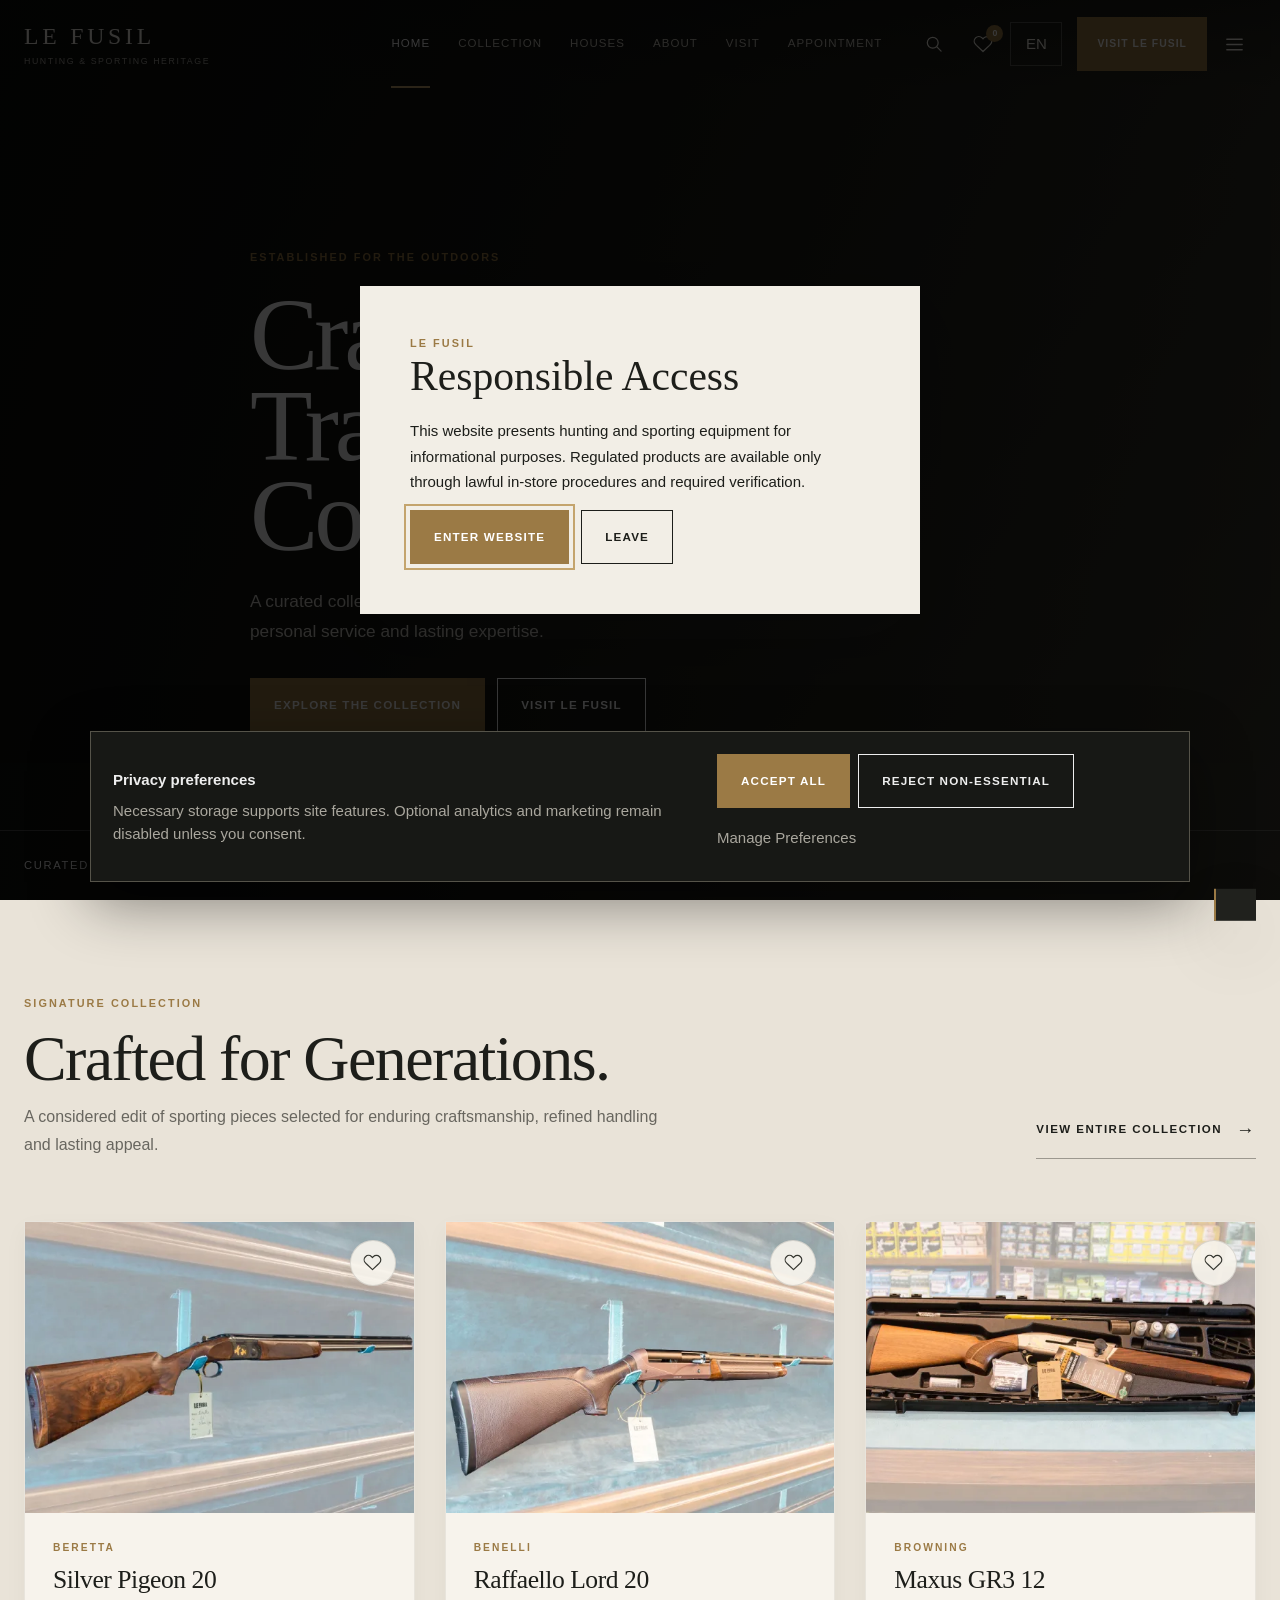
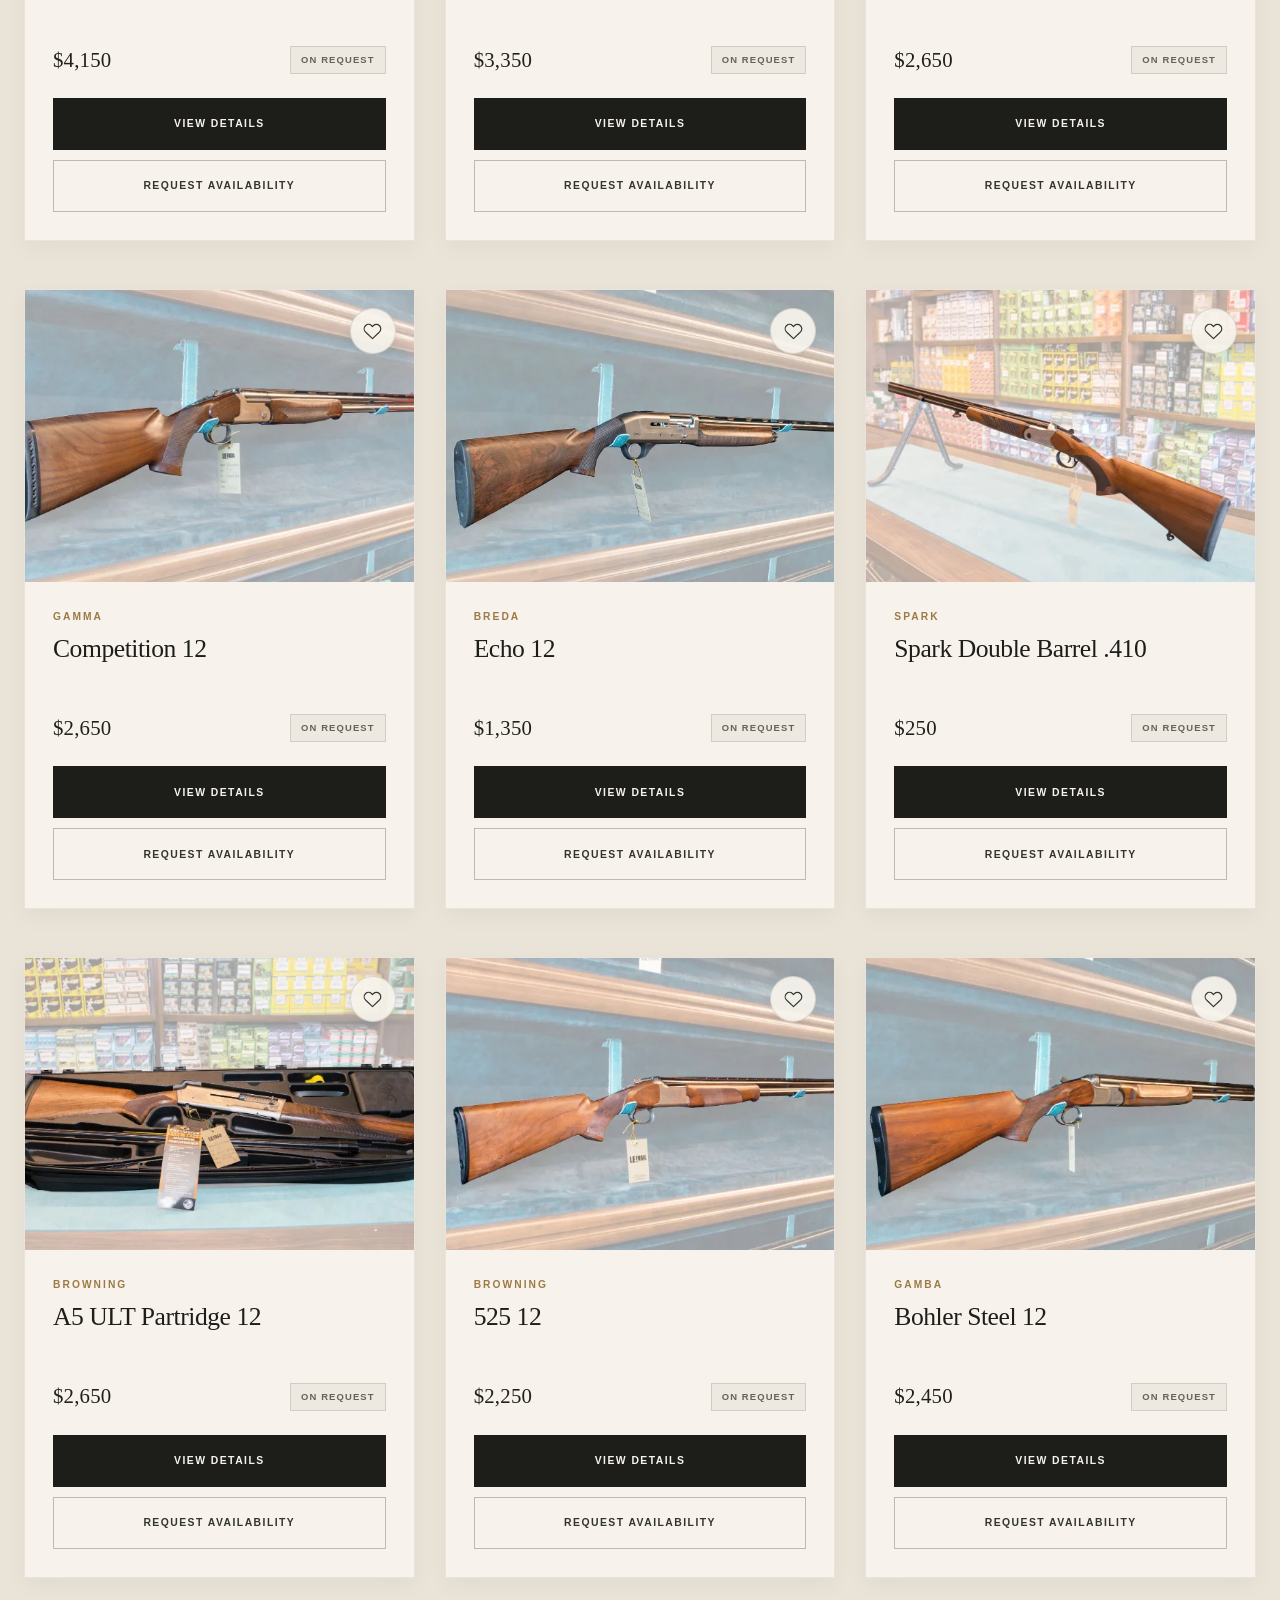
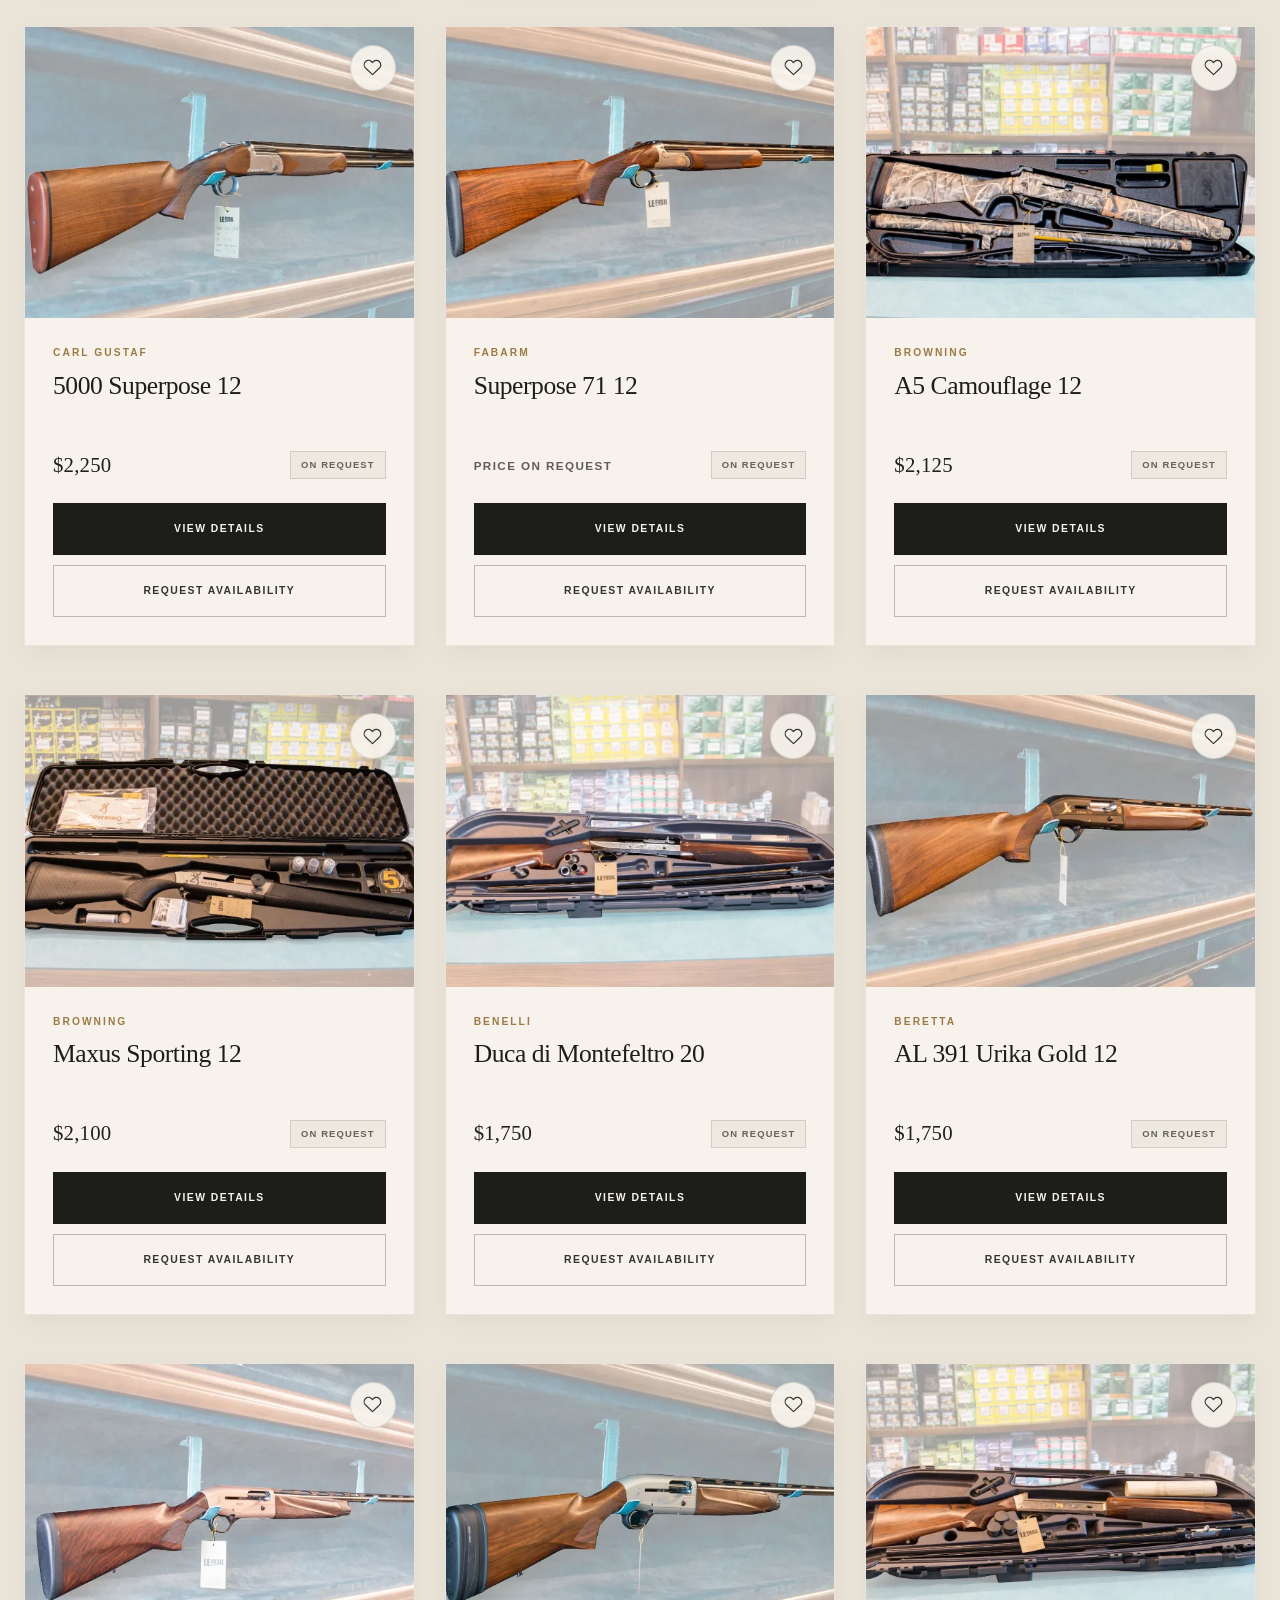
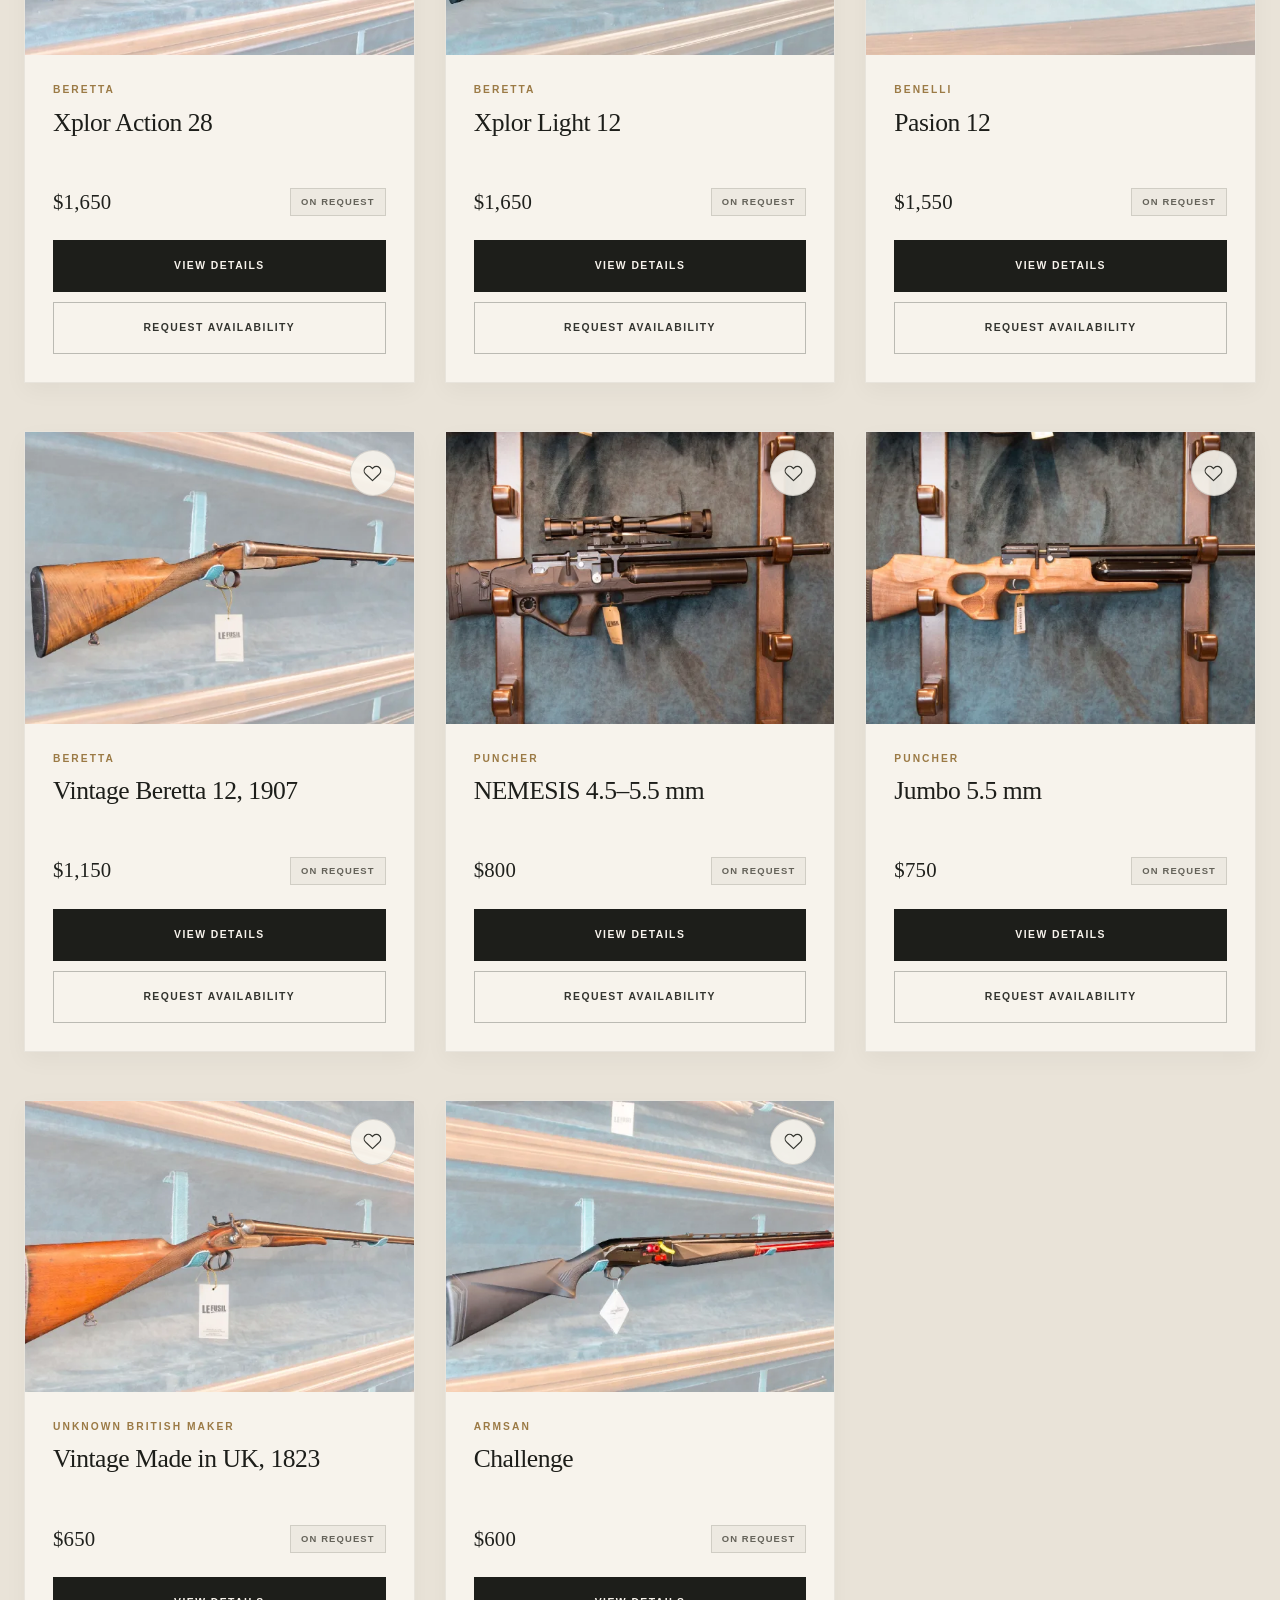
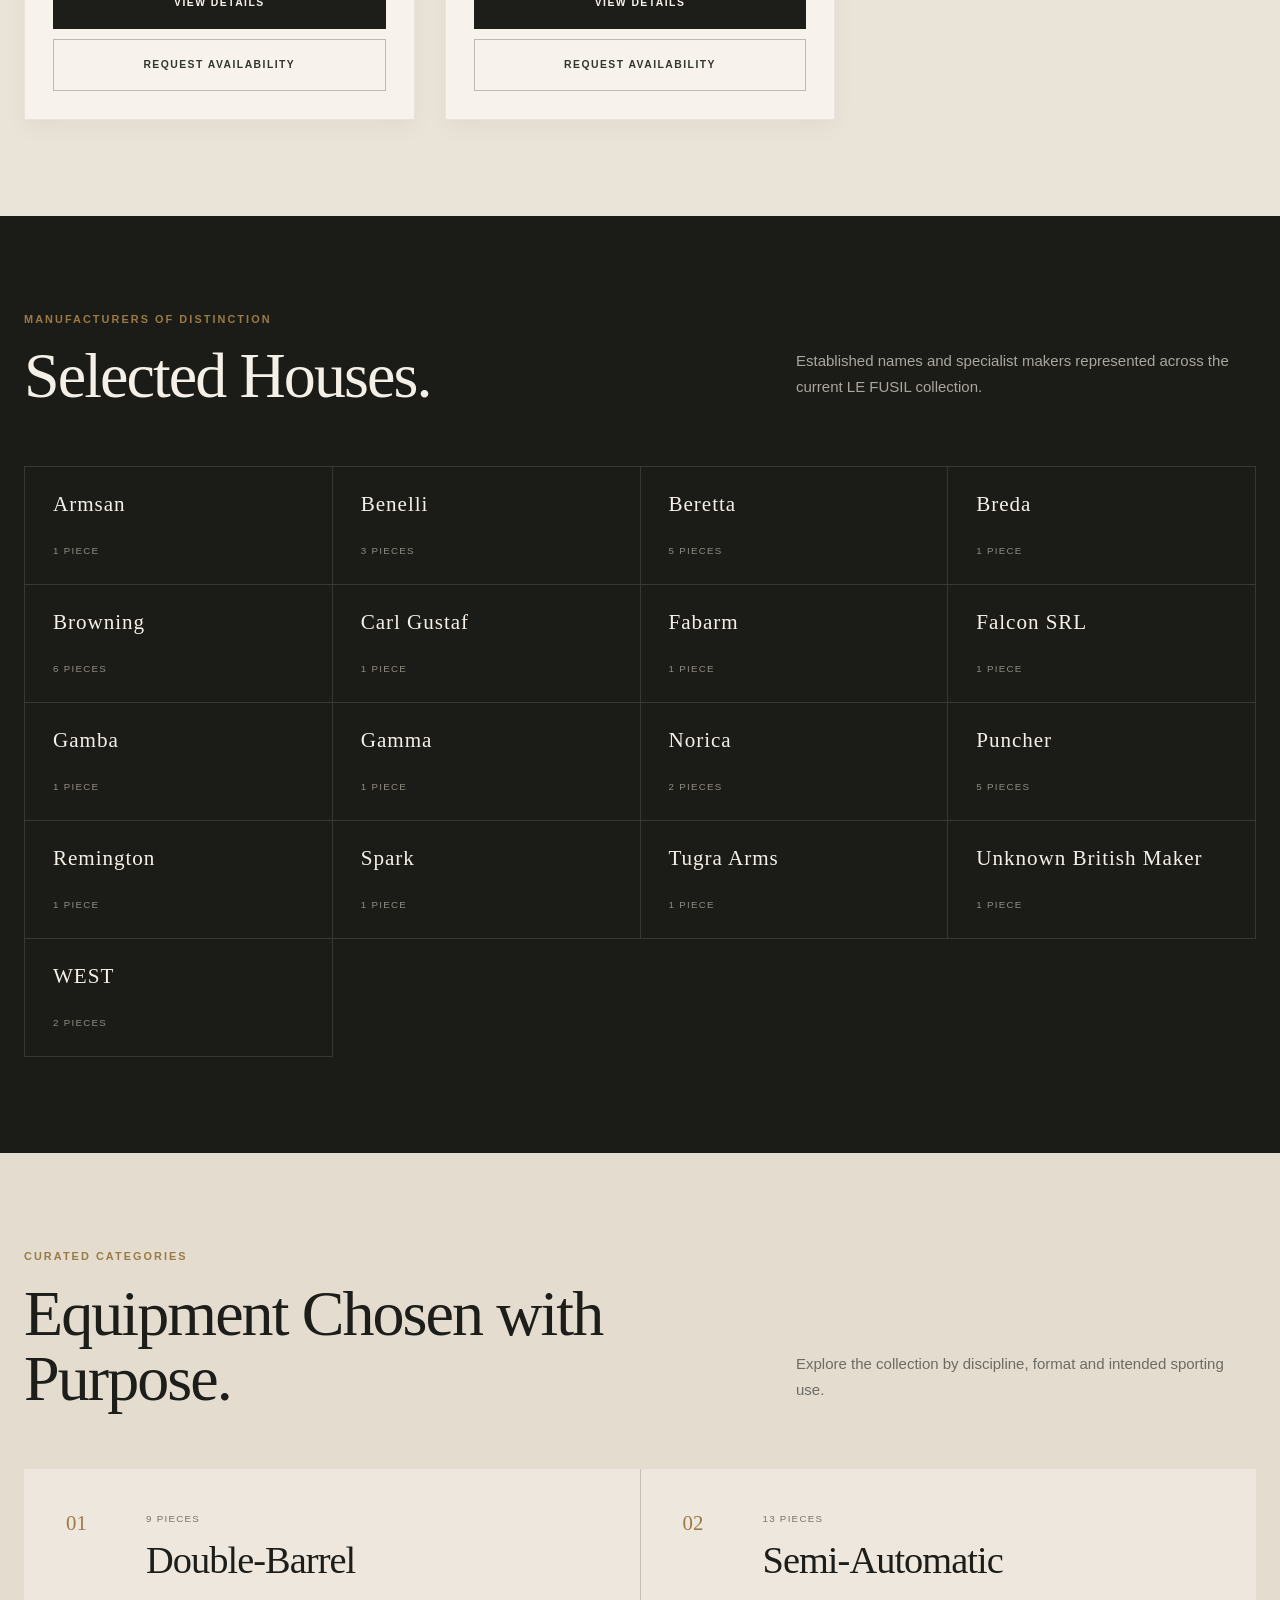
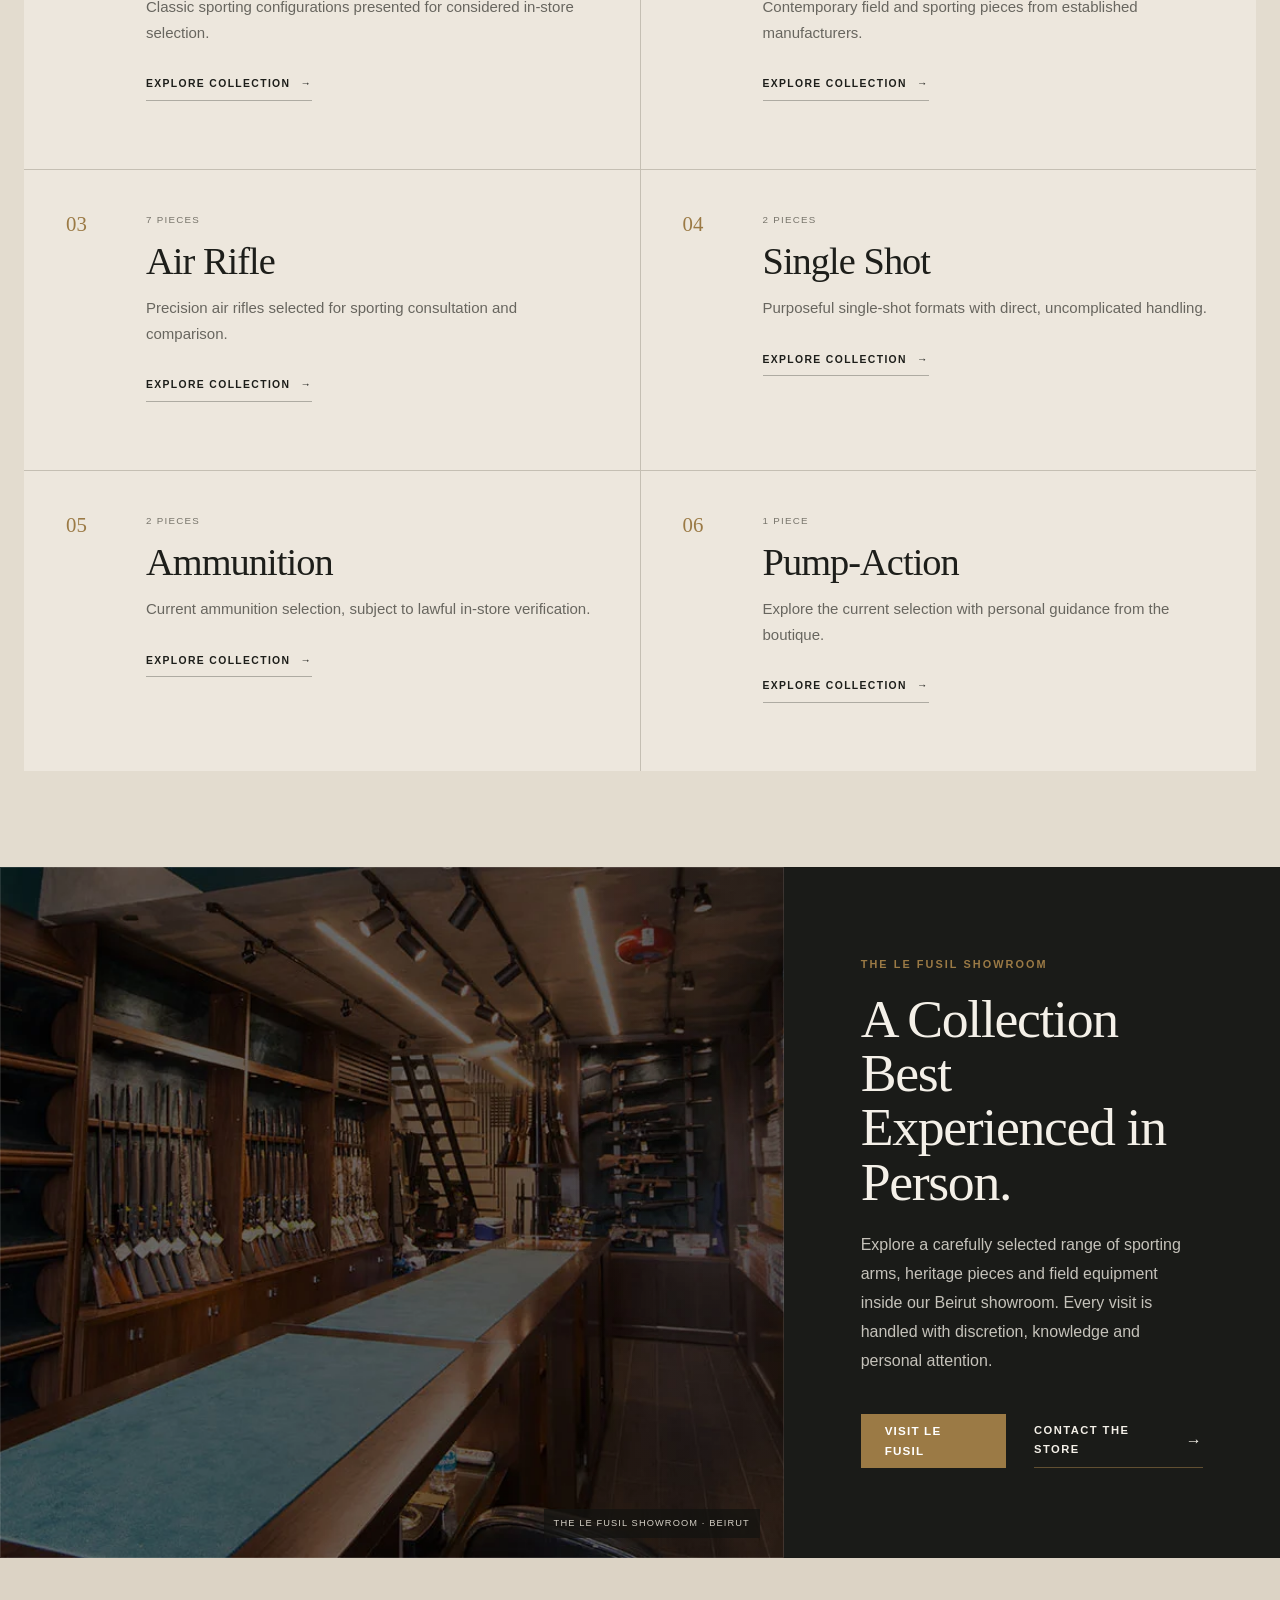
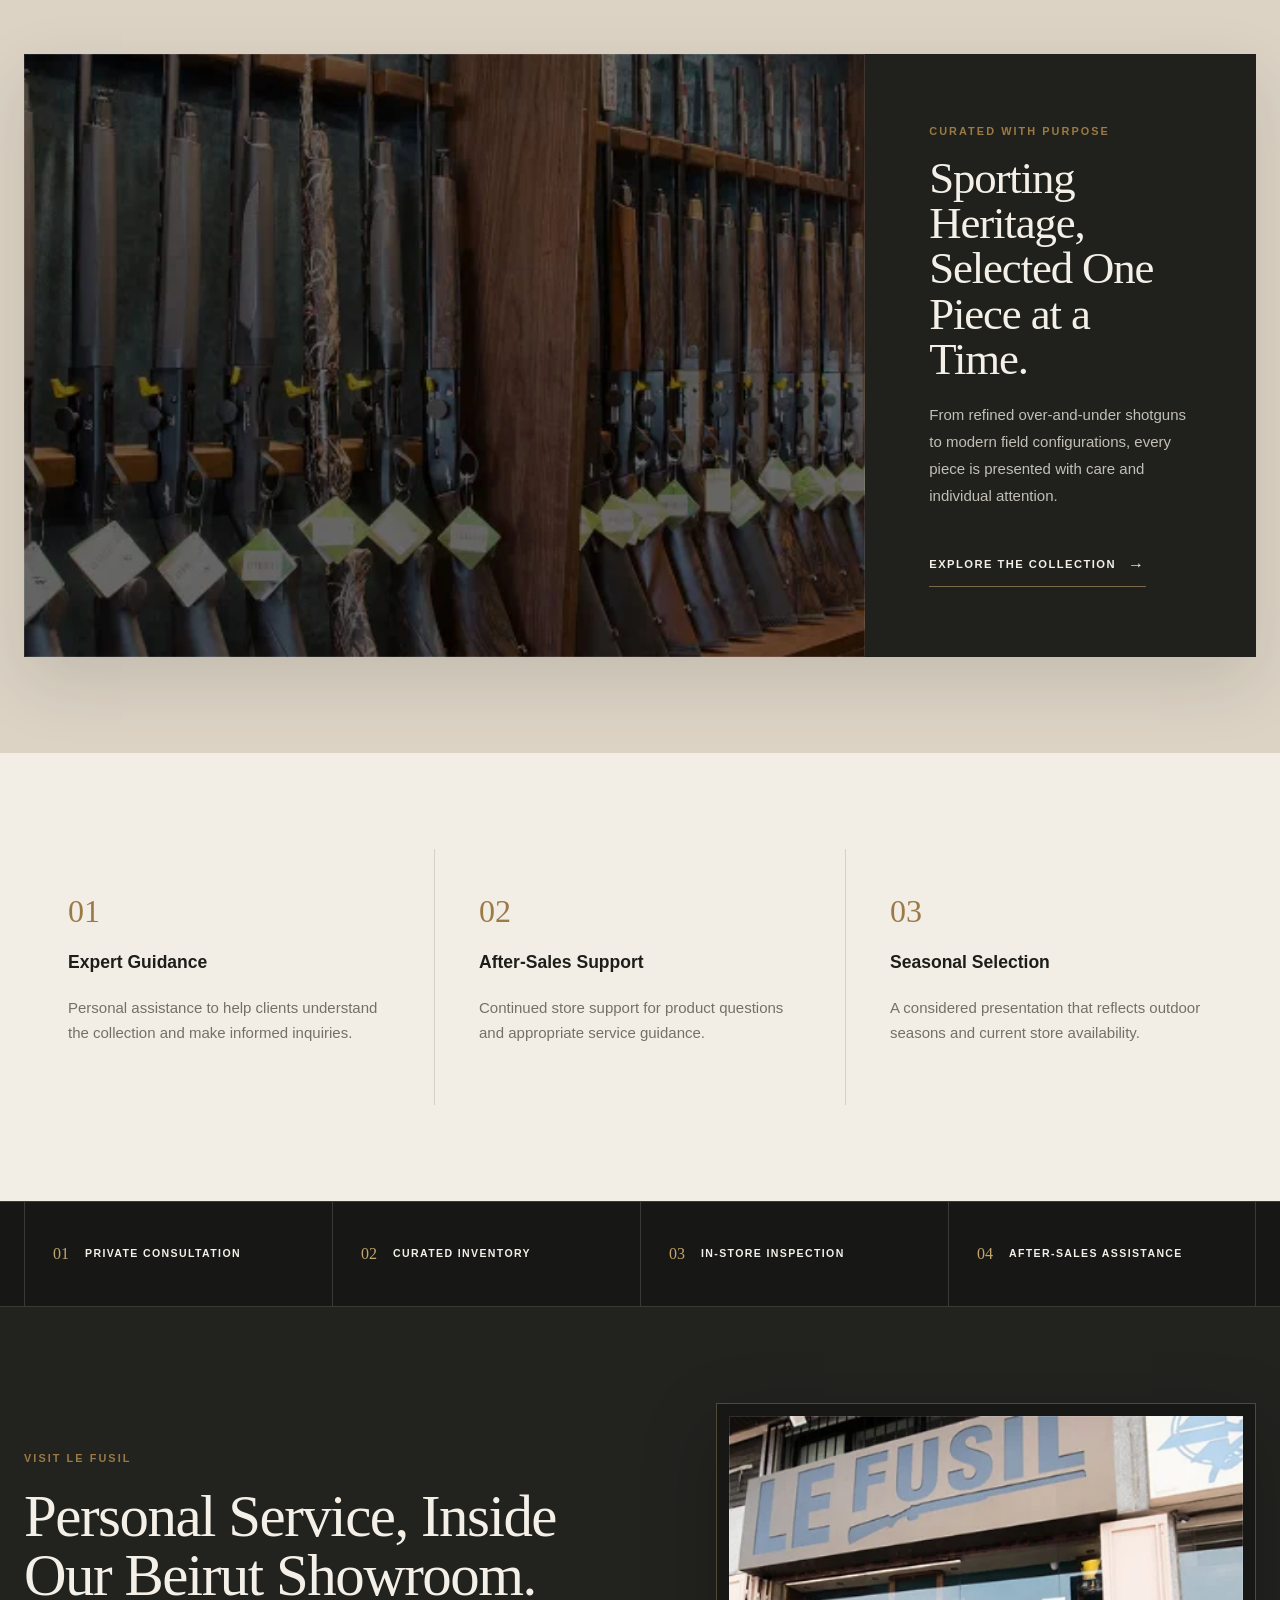
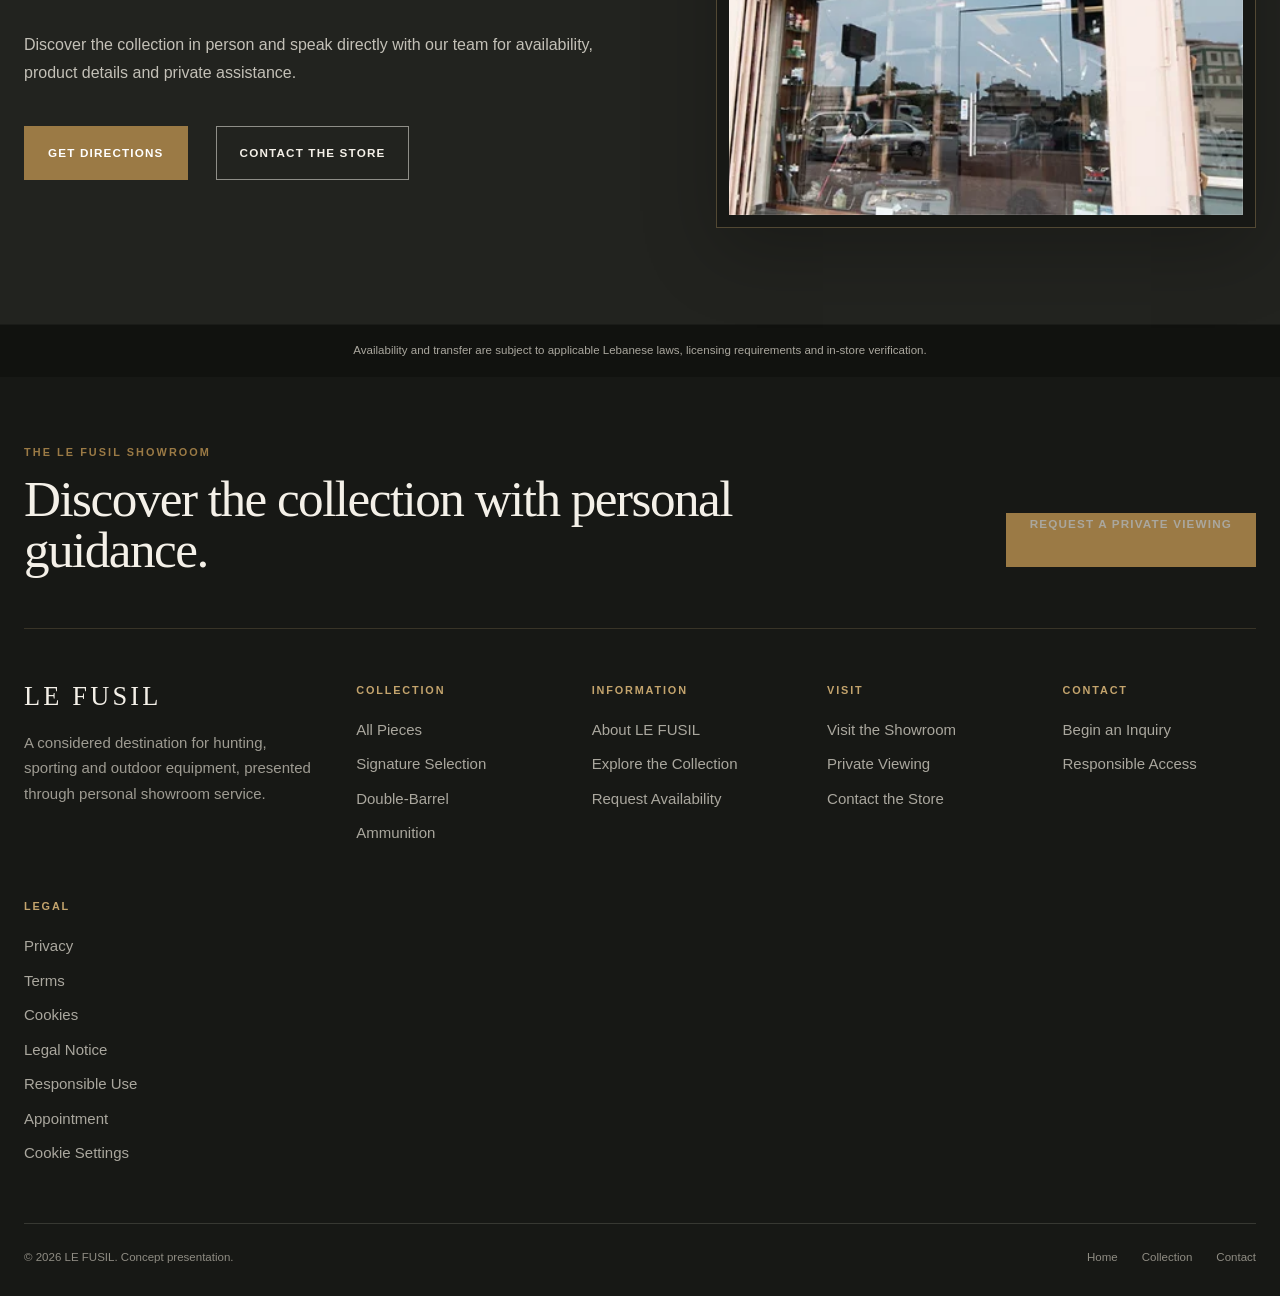
==== commit eabe731d: "Add multilingual production launch readiness" ====
--- a/index.html
+++ b/index.html
@@ -1 +1 @@
-<!doctype html><html lang="en"><head><meta charset="utf-8"><meta name="viewport" content="width=device-width,initial-scale=1"><meta name="theme-color" content="#171815"><meta name="color-scheme" content="light dark"><meta name="referrer" content="strict-origin-when-cross-origin"><title>Premium Sporting Arms &amp; Showroom | LE FUSIL</title><meta name="description" content="Explore LE FUSIL's curated collection of sporting arms and outdoor equipment, presented with personal guidance in its Beirut showroom."><link rel="canonical" href="https://tabanji.github.io/le-fusil-redesign/"><meta property="og:title" content="Premium Sporting Arms &amp; Showroom | LE FUSIL"><meta property="og:description" content="A curated collection of sporting arms and outdoor equipment, presented with personal showroom guidance."><meta property="og:type" content="website"><meta property="og:url" content="https://tabanji.github.io/le-fusil-redesign/"><meta property="og:image" content="https://tabanji.github.io/le-fusil-redesign/assets/images/showroom/le-fusil-showroom-interior.jpg"><meta property="og:image:width" content="1240"><meta property="og:image:height" content="626"><meta property="og:image:alt" content="Interior of the LE FUSIL sporting arms showroom"><meta name="twitter:card" content="summary_large_image"><meta name="twitter:title" content="Premium Sporting Arms &amp; Showroom | LE FUSIL"><meta name="twitter:description" content="A curated collection of sporting arms and outdoor equipment, presented with personal showroom guidance."><meta name="twitter:image" content="https://tabanji.github.io/le-fusil-redesign/assets/images/showroom/le-fusil-showroom-interior.jpg"><link rel="icon" href="assets/icons/favicon.svg" type="image/svg+xml"><link rel="icon" href="assets/icons/favicon-32x32.png" sizes="32x32" type="image/png"><link rel="apple-touch-icon" href="assets/icons/apple-touch-icon.png"><link rel="manifest" href="manifest.webmanifest"><link rel="stylesheet" href="css/global.css"><link rel="stylesheet" href="css/index.css"><link rel="stylesheet" href="css/responsive.css"><script type="application/ld+json">{"@context":"https://schema.org","@graph":[{"@type":"WebSite","@id":"https://tabanji.github.io/le-fusil-redesign/#website","name":"LE FUSIL","url":"https://tabanji.github.io/le-fusil-redesign/","description":"A curated collection of sporting arms and outdoor equipment, presented with personal showroom guidance."},{"@type":"Organization","@id":"https://tabanji.github.io/le-fusil-redesign/#organization","name":"LE FUSIL","url":"https://tabanji.github.io/le-fusil-redesign/","logo":"https://tabanji.github.io/le-fusil-redesign/assets/icons/favicon.svg","image":"https://tabanji.github.io/le-fusil-redesign/assets/images/showroom/le-fusil-showroom-interior.jpg","description":"A sporting arms and outdoor equipment showroom offering a curated collection and personal guidance."}]}</script></head><body><a class="skip-link" href="#main">Skip to content</a><div id="siteHeader"></div><main id="main"><section class="hero"><div class="container hero-copy"><div class="eyebrow">Established for the Outdoors</div><h1>Craft.<br>Tradition.<br>Confidence.</h1><p>A curated collection of hunting, sporting and outdoor equipment, backed by personal service and lasting expertise.</p><div class="actions"><a class="btn" href="shop.html">Explore the Collection</a><a class="btn btn-outline" href="contact.html">Visit LE FUSIL</a></div></div><div class="hero-features"><div class="container"><span>Curated Equipment</span><span>Personal Service</span><span>After-Sales Support</span></div></div></section><section class="section signature-section"><div class="container"><div class="signature-heading"><div class="signature-heading-copy"><div class="eyebrow">Signature Collection</div><h2 class="section-title">Crafted for Generations.</h2><p>A considered edit of sporting pieces selected for enduring craftsmanship, refined handling and lasting appeal.</p></div><a class="collection-link" href="shop.html">View Entire Collection <span aria-hidden="true">→</span></a></div><div class="products-grid" id="featuredProducts"></div></div></section><section class="section houses-section" aria-labelledby="houses-title"><div class="container"><div class="editorial-heading"><div><div class="eyebrow">Manufacturers of Distinction</div><h2 class="section-title" id="houses-title">Selected Houses.</h2></div><p>Established names and specialist makers represented across the current LE FUSIL collection.</p></div><div class="houses-grid" id="brandGrid"></div></div></section><section class="section curated-categories" aria-labelledby="categories-title"><div class="container"><div class="editorial-heading"><div><div class="eyebrow">Curated Categories</div><h2 class="section-title" id="categories-title">Equipment Chosen with Purpose.</h2></div><p>Explore the collection by discipline, format and intended sporting use.</p></div><div class="category-editorial-grid" id="categoryGrid"></div></div></section><section class="showroom-editorial" aria-labelledby="showroom-title"><figure class="showroom-editorial-media reveal"><picture><source type="image/webp" srcset="assets/images/showroom/optimized/le-fusil-showroom-interior-640.webp 640w, assets/images/showroom/optimized/le-fusil-showroom-interior-1240.webp 1240w" sizes="(max-width: 900px) 100vw, 52vw"><img src="assets/images/showroom/le-fusil-showroom-interior.jpg" width="1240" height="626" loading="lazy" decoding="async" alt="Interior of the LE FUSIL sporting arms showroom in Beirut"></picture><figcaption>The LE FUSIL showroom · Beirut</figcaption></figure><div class="showroom-editorial-copy reveal"><div class="eyebrow">The LE FUSIL Showroom</div><h2 id="showroom-title">A Collection Best Experienced in Person.</h2><p>Explore a carefully selected range of sporting arms, heritage pieces and field equipment inside our Beirut showroom. Every visit is handled with discretion, knowledge and personal attention.</p><div class="editorial-actions"><a class="btn" href="#visit-store">Visit LE FUSIL</a><a class="editorial-link" href="contact.html">Contact the Store <span aria-hidden="true">→</span></a></div></div></section><section class="section collection-editorial"><div class="container"><div class="collection-editorial-frame reveal"><div class="collection-editorial-image"><picture><source type="image/webp" srcset="assets/images/showroom/optimized/le-fusil-collection-wall-640.webp 640w, assets/images/showroom/optimized/le-fusil-collection-wall-1240.webp 1240w" sizes="(max-width: 1288px) calc(100vw - 48px), 1240px"><img src="assets/images/showroom/le-fusil-collection-wall.jpg" width="1240" height="626" loading="lazy" decoding="async" alt="Curated sporting arms displayed inside the LE FUSIL showroom"></picture></div><div class="collection-editorial-copy"><div class="eyebrow">Curated with Purpose</div><h2>Sporting Heritage, Selected One Piece at a Time.</h2><p>From refined over-and-under shotguns to modern field configurations, every piece is presented with care and individual attention.</p><a class="editorial-link editorial-link-light" href="shop.html">Explore the Collection <span aria-hidden="true">→</span></a></div></div></div></section><section class="section"><div class="container"><div class="services"><article class="service"><b>01</b><h3>Expert Guidance</h3><p class="muted">Personal assistance to help clients understand the collection and make informed inquiries.</p></article><article class="service"><b>02</b><h3>After-Sales Support</h3><p class="muted">Continued store support for product questions and appropriate service guidance.</p></article><article class="service"><b>03</b><h3>Seasonal Selection</h3><p class="muted">A considered presentation that reflects outdoor seasons and current store availability.</p></article></div></div></section><section class="service-strip" aria-label="Boutique services"><div class="container"><div><span>01</span><strong>Private Consultation</strong></div><div><span>02</span><strong>Curated Inventory</strong></div><div><span>03</span><strong>In-Store Inspection</strong></div><div><span>04</span><strong>After-Sales Assistance</strong></div></div></section><section class="section visit-section" id="visit-store" aria-labelledby="visit-title"><div class="container visit-layout"><div class="visit-copy reveal"><div class="eyebrow">Visit LE FUSIL</div><h2 id="visit-title">Personal Service, Inside Our Beirut Showroom.</h2><p>Discover the collection in person and speak directly with our team for availability, product details and private assistance.</p><div class="editorial-actions"><a class="btn" href="contact.html">Get Directions</a><a class="btn btn-outline" href="contact.html">Contact the Store</a></div></div><div class="visit-image reveal"><picture><source type="image/webp" srcset="assets/images/showroom/optimized/le-fusil-storefront-480.webp 480w, assets/images/showroom/optimized/le-fusil-storefront-600.webp 600w" sizes="(max-width: 760px) calc(100vw - 48px), 46vw"><img src="assets/images/showroom/le-fusil-storefront.jpg" width="600" height="399" loading="lazy" decoding="async" alt="Exterior entrance of the LE FUSIL store"></picture></div></div></section></main><div id="siteFooter"></div><script defer src="data/products.js"></script><script defer src="js/components.js"></script><script defer src="js/global.js"></script><script defer src="js/index.js"></script></body></html>
+<!doctype html><html lang="en"><head><meta charset="utf-8"><meta name="viewport" content="width=device-width,initial-scale=1"><meta name="theme-color" content="#171815"><meta name="color-scheme" content="light dark"><meta name="referrer" content="strict-origin-when-cross-origin"><title>Premium Sporting Arms &amp; Showroom | LE FUSIL</title><meta name="description" content="Explore LE FUSIL's curated collection of sporting arms and outdoor equipment, presented with personal guidance in its Beirut showroom."><link rel="canonical" href="https://tabanji.github.io/le-fusil-redesign/"><meta property="og:title" content="Premium Sporting Arms &amp; Showroom | LE FUSIL"><meta property="og:description" content="A curated collection of sporting arms and outdoor equipment, presented with personal showroom guidance."><meta property="og:type" content="website"><meta property="og:url" content="https://tabanji.github.io/le-fusil-redesign/"><meta property="og:image" content="https://tabanji.github.io/le-fusil-redesign/assets/images/showroom/le-fusil-showroom-interior.jpg"><meta property="og:image:width" content="1240"><meta property="og:image:height" content="626"><meta property="og:image:alt" content="Interior of the LE FUSIL sporting arms showroom"><meta name="twitter:card" content="summary_large_image"><meta name="twitter:title" content="Premium Sporting Arms &amp; Showroom | LE FUSIL"><meta name="twitter:description" content="A curated collection of sporting arms and outdoor equipment, presented with personal showroom guidance."><meta name="twitter:image" content="https://tabanji.github.io/le-fusil-redesign/assets/images/showroom/le-fusil-showroom-interior.jpg"><link rel="icon" href="assets/icons/favicon.svg" type="image/svg+xml"><link rel="icon" href="assets/icons/favicon-32x32.png" sizes="32x32" type="image/png"><link rel="apple-touch-icon" href="assets/icons/apple-touch-icon.png"><link rel="manifest" href="manifest.webmanifest"><link rel="stylesheet" href="css/global.css"><link rel="stylesheet" href="css/index.css"><link rel="stylesheet" href="css/responsive.css"><script type="application/ld+json">{"@context":"https://schema.org","@graph":[{"@type":"WebSite","@id":"https://tabanji.github.io/le-fusil-redesign/#website","name":"LE FUSIL","url":"https://tabanji.github.io/le-fusil-redesign/","description":"A curated collection of sporting arms and outdoor equipment, presented with personal showroom guidance."},{"@type":"Organization","@id":"https://tabanji.github.io/le-fusil-redesign/#organization","name":"LE FUSIL","url":"https://tabanji.github.io/le-fusil-redesign/","logo":"https://tabanji.github.io/le-fusil-redesign/assets/icons/favicon.svg","image":"https://tabanji.github.io/le-fusil-redesign/assets/images/showroom/le-fusil-showroom-interior.jpg","description":"A sporting arms and outdoor equipment showroom offering a curated collection and personal guidance."}]}</script></head><body><a class="skip-link" href="#main">Skip to content</a><div id="siteHeader"></div><main id="main"><section class="hero"><div class="container hero-copy"><div class="eyebrow">Established for the Outdoors</div><h1>Craft.<br>Tradition.<br>Confidence.</h1><p>A curated collection of hunting, sporting and outdoor equipment, backed by personal service and lasting expertise.</p><div class="actions"><a class="btn" href="shop.html">Explore the Collection</a><a class="btn btn-outline" href="contact.html">Visit LE FUSIL</a></div></div><div class="hero-features"><div class="container"><span>Curated Equipment</span><span>Personal Service</span><span>After-Sales Support</span></div></div></section><section class="section signature-section"><div class="container"><div class="signature-heading"><div class="signature-heading-copy"><div class="eyebrow">Signature Collection</div><h2 class="section-title">Crafted for Generations.</h2><p>A considered edit of sporting pieces selected for enduring craftsmanship, refined handling and lasting appeal.</p></div><a class="collection-link" href="shop.html">View Entire Collection <span aria-hidden="true">→</span></a></div><div class="products-grid" id="featuredProducts"></div></div></section><section class="section houses-section" aria-labelledby="houses-title"><div class="container"><div class="editorial-heading"><div><div class="eyebrow">Manufacturers of Distinction</div><h2 class="section-title" id="houses-title">Selected Houses.</h2></div><p>Established names and specialist makers represented across the current LE FUSIL collection.</p></div><div class="houses-grid" id="brandGrid"></div></div></section><section class="section curated-categories" aria-labelledby="categories-title"><div class="container"><div class="editorial-heading"><div><div class="eyebrow">Curated Categories</div><h2 class="section-title" id="categories-title">Equipment Chosen with Purpose.</h2></div><p>Explore the collection by discipline, format and intended sporting use.</p></div><div class="category-editorial-grid" id="categoryGrid"></div></div></section><section class="showroom-editorial" aria-labelledby="showroom-title"><figure class="showroom-editorial-media reveal"><picture><source type="image/webp" srcset="assets/images/showroom/optimized/le-fusil-showroom-interior-640.webp 640w, assets/images/showroom/optimized/le-fusil-showroom-interior-1240.webp 1240w" sizes="(max-width: 900px) 100vw, 52vw"><img src="assets/images/showroom/le-fusil-showroom-interior.jpg" width="1240" height="626" loading="lazy" decoding="async" alt="Interior of the LE FUSIL sporting arms showroom in Beirut"></picture><figcaption>The LE FUSIL showroom · Beirut</figcaption></figure><div class="showroom-editorial-copy reveal"><div class="eyebrow">The LE FUSIL Showroom</div><h2 id="showroom-title">A Collection Best Experienced in Person.</h2><p>Explore a carefully selected range of sporting arms, heritage pieces and field equipment inside our Beirut showroom. Every visit is handled with discretion, knowledge and personal attention.</p><div class="editorial-actions"><a class="btn" href="#visit-store">Visit LE FUSIL</a><a class="editorial-link" href="contact.html">Contact the Store <span aria-hidden="true">→</span></a></div></div></section><section class="section collection-editorial"><div class="container"><div class="collection-editorial-frame reveal"><div class="collection-editorial-image"><picture><source type="image/webp" srcset="assets/images/showroom/optimized/le-fusil-collection-wall-640.webp 640w, assets/images/showroom/optimized/le-fusil-collection-wall-1240.webp 1240w" sizes="(max-width: 1288px) calc(100vw - 48px), 1240px"><img src="assets/images/showroom/le-fusil-collection-wall.jpg" width="1240" height="626" loading="lazy" decoding="async" alt="Curated sporting arms displayed inside the LE FUSIL showroom"></picture></div><div class="collection-editorial-copy"><div class="eyebrow">Curated with Purpose</div><h2>Sporting Heritage, Selected One Piece at a Time.</h2><p>From refined over-and-under shotguns to modern field configurations, every piece is presented with care and individual attention.</p><a class="editorial-link editorial-link-light" href="shop.html">Explore the Collection <span aria-hidden="true">→</span></a></div></div></div></section><section class="section"><div class="container"><div class="services"><article class="service"><b>01</b><h3>Expert Guidance</h3><p class="muted">Personal assistance to help clients understand the collection and make informed inquiries.</p></article><article class="service"><b>02</b><h3>After-Sales Support</h3><p class="muted">Continued store support for product questions and appropriate service guidance.</p></article><article class="service"><b>03</b><h3>Seasonal Selection</h3><p class="muted">A considered presentation that reflects outdoor seasons and current store availability.</p></article></div></div></section><section class="service-strip" aria-label="Boutique services"><div class="container"><div><span>01</span><strong>Private Consultation</strong></div><div><span>02</span><strong>Curated Inventory</strong></div><div><span>03</span><strong>In-Store Inspection</strong></div><div><span>04</span><strong>After-Sales Assistance</strong></div></div></section><section class="section visit-section" id="visit-store" aria-labelledby="visit-title"><div class="container visit-layout"><div class="visit-copy reveal"><div class="eyebrow">Visit LE FUSIL</div><h2 id="visit-title">Personal Service, Inside Our Beirut Showroom.</h2><p>Discover the collection in person and speak directly with our team for availability, product details and private assistance.</p><div class="editorial-actions"><a class="btn" href="contact.html">Get Directions</a><a class="btn btn-outline" href="contact.html">Contact the Store</a></div></div><div class="visit-image reveal"><picture><source type="image/webp" srcset="assets/images/showroom/optimized/le-fusil-storefront-480.webp 480w, assets/images/showroom/optimized/le-fusil-storefront-600.webp 600w" sizes="(max-width: 760px) calc(100vw - 48px), 46vw"><img src="assets/images/showroom/le-fusil-storefront.jpg" width="600" height="399" loading="lazy" decoding="async" alt="Exterior entrance of the LE FUSIL store"></picture></div></div></section></main><div id="siteFooter"></div><script defer src="data/products.js"></script><script defer src="js/site-config.js"></script><script defer src="data/translations/en.js"></script><script defer src="data/translations/ar.js"></script><script defer src="data/translations/fr.js"></script><script defer src="js/locale-router.js"></script><script defer src="js/components.js"></script><script defer src="js/global.js"></script><script defer src="js/index.js"></script><script defer src="js/i18n.js"></script><script defer src="js/seo-localization.js"></script><script defer src="js/consent-manager.js"></script><script defer src="js/analytics-events.js"></script></body></html>
--- a/css/global.css
+++ b/css/global.css
@@ -36,6 +36,7 @@
 .footer a,.footer-text-button{width:max-content;max-width:100%;margin:9px 0;color:#aaa79e;transition:color 180ms ease}
 .footer-text-button{display:block;padding:0;border:0;background:transparent;font:inherit;text-align:left}
 .footer-bottom{align-items:center;margin-top:48px}
+.footer>.container>.footer-bottom:first-child{margin-top:0}
 .footer-bottom nav{display:flex;gap:24px}
 .footer-bottom nav a{margin:0;color:#8f8c83}
 .legal-strip{border-top:1px solid rgba(255,255,255,.04);color:#aaa79e}
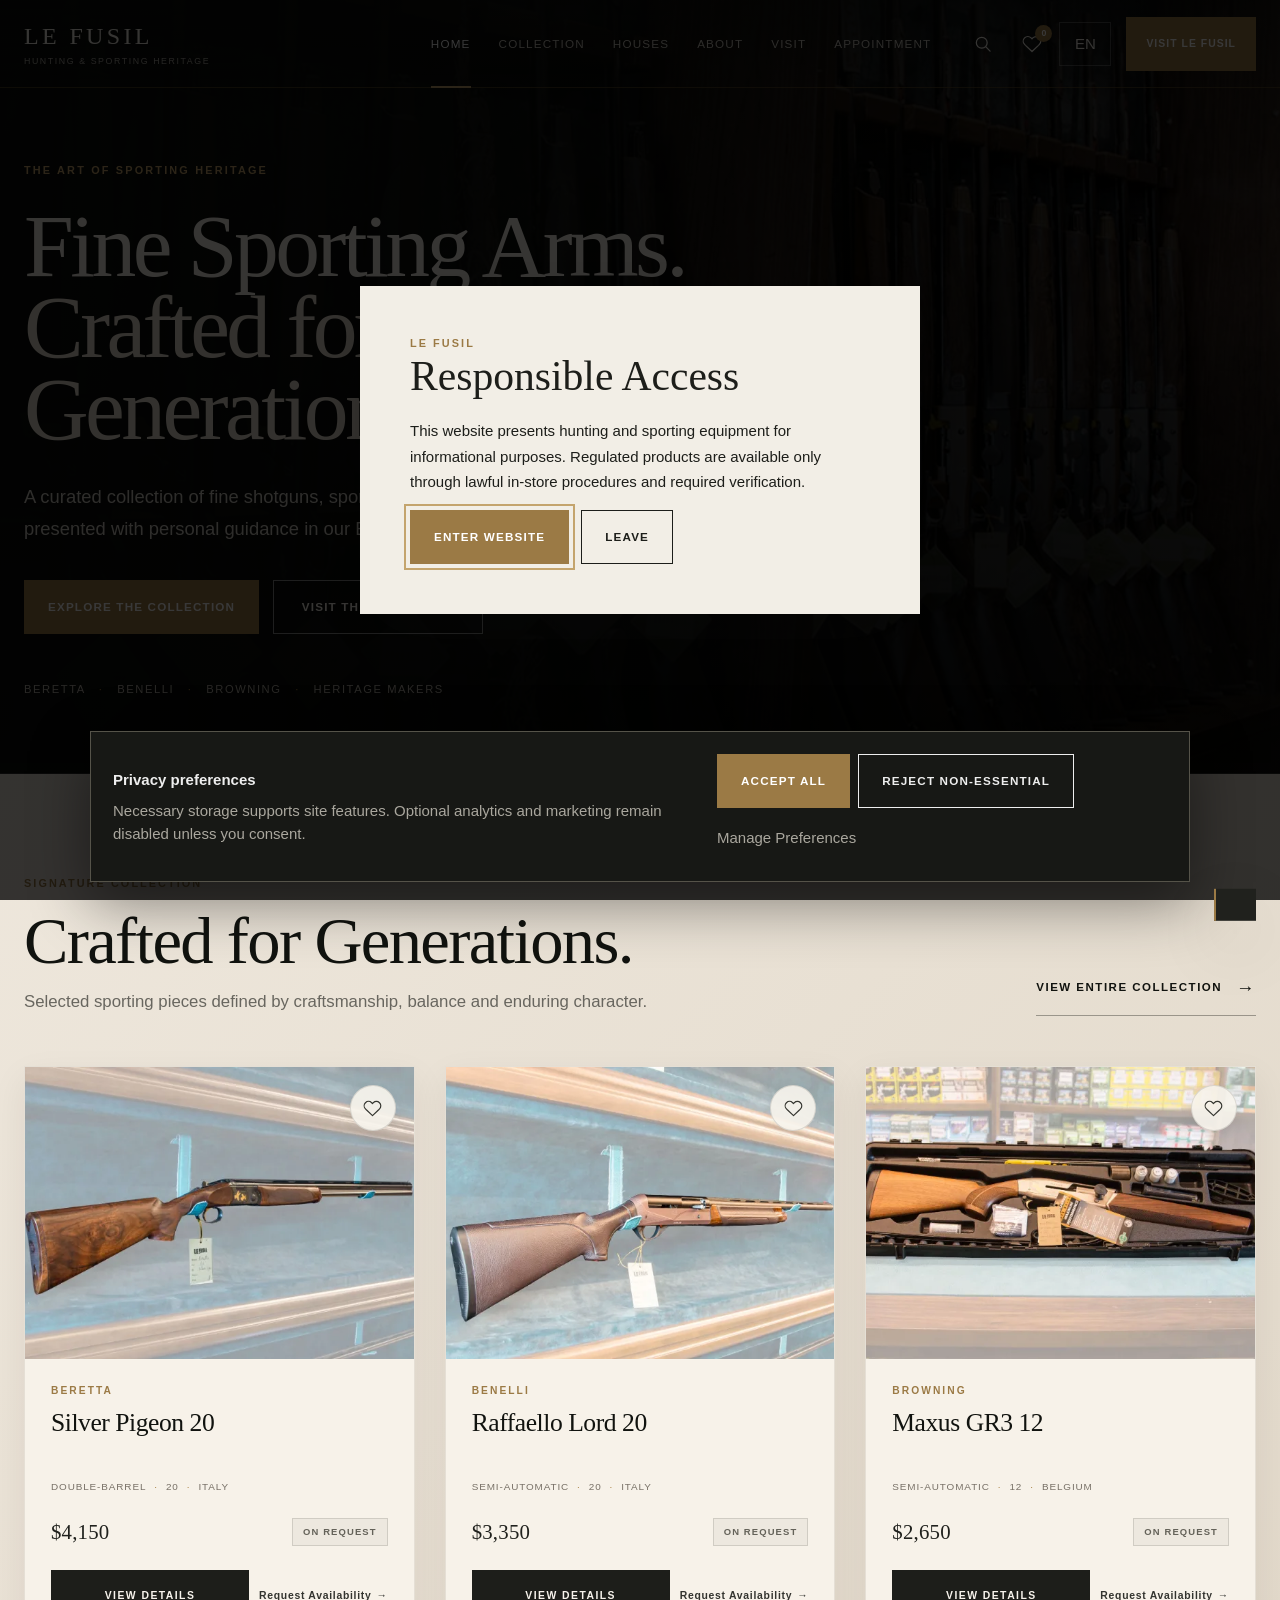
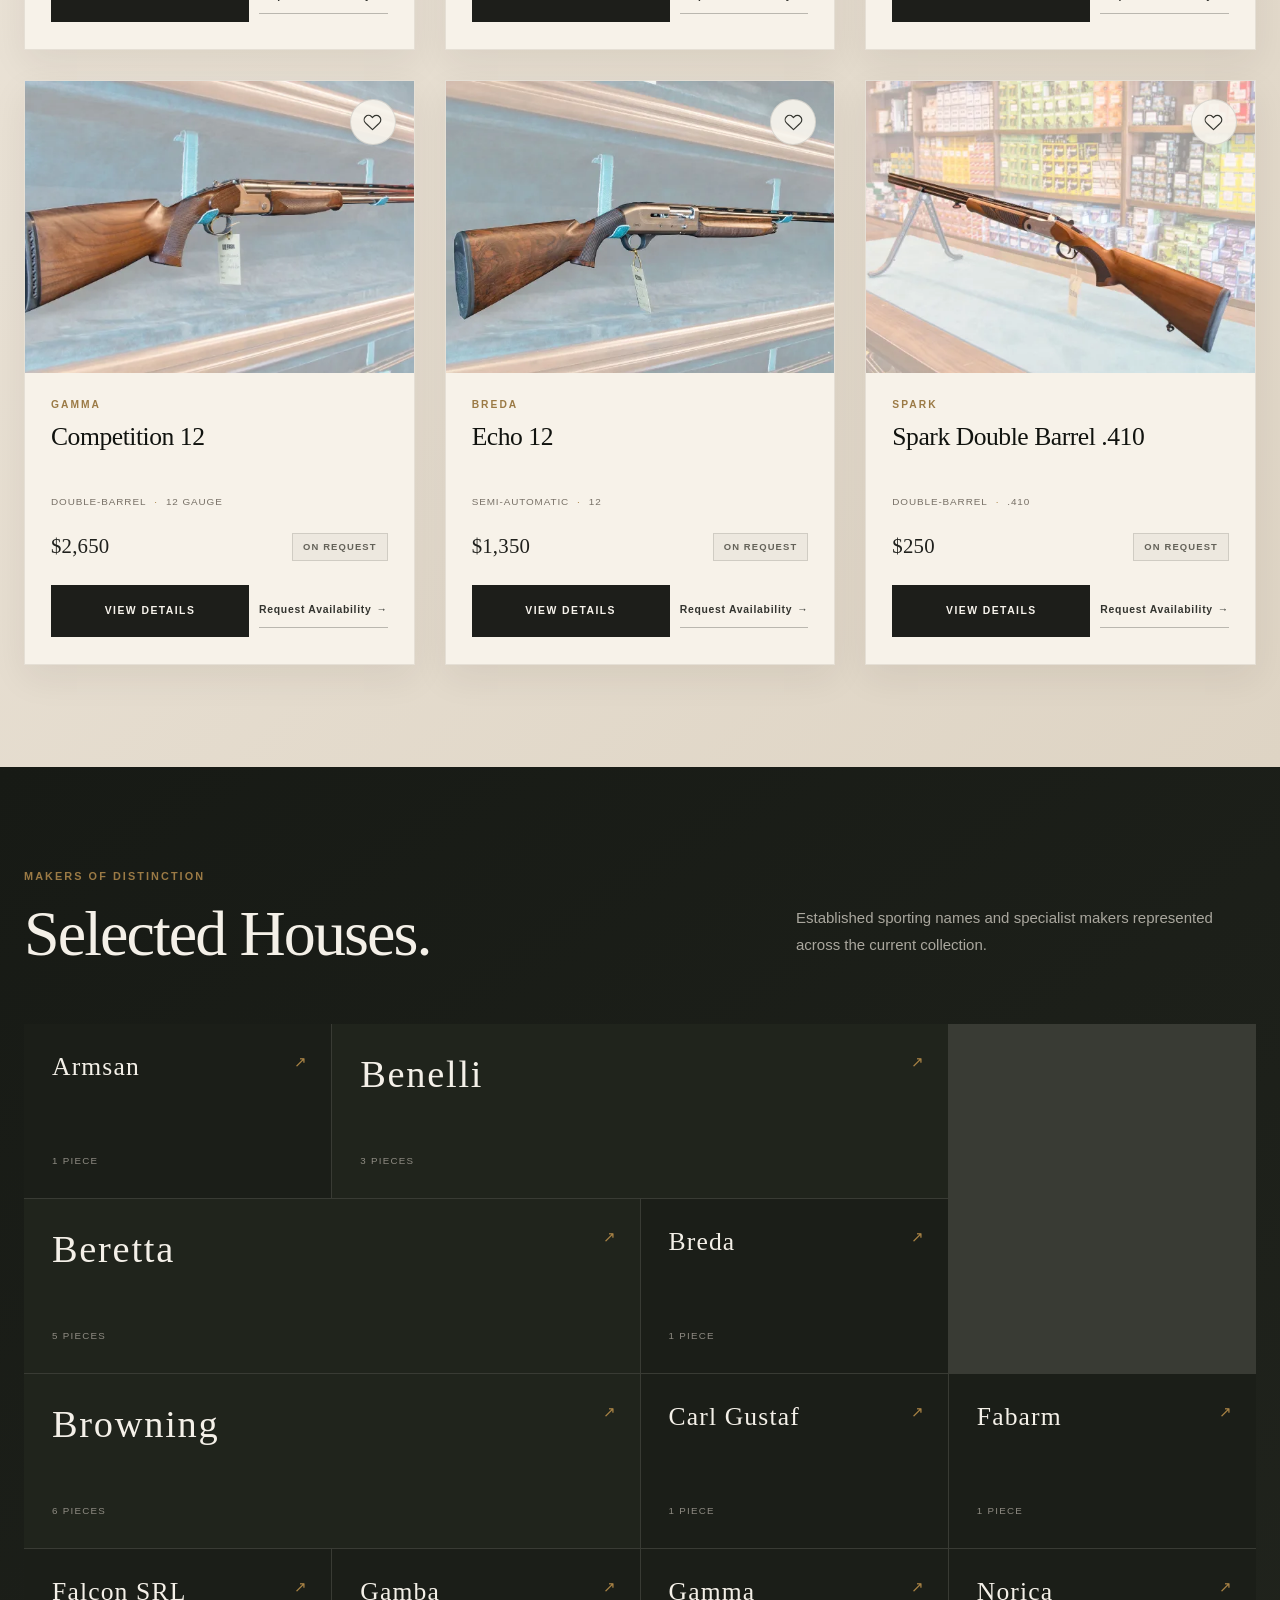
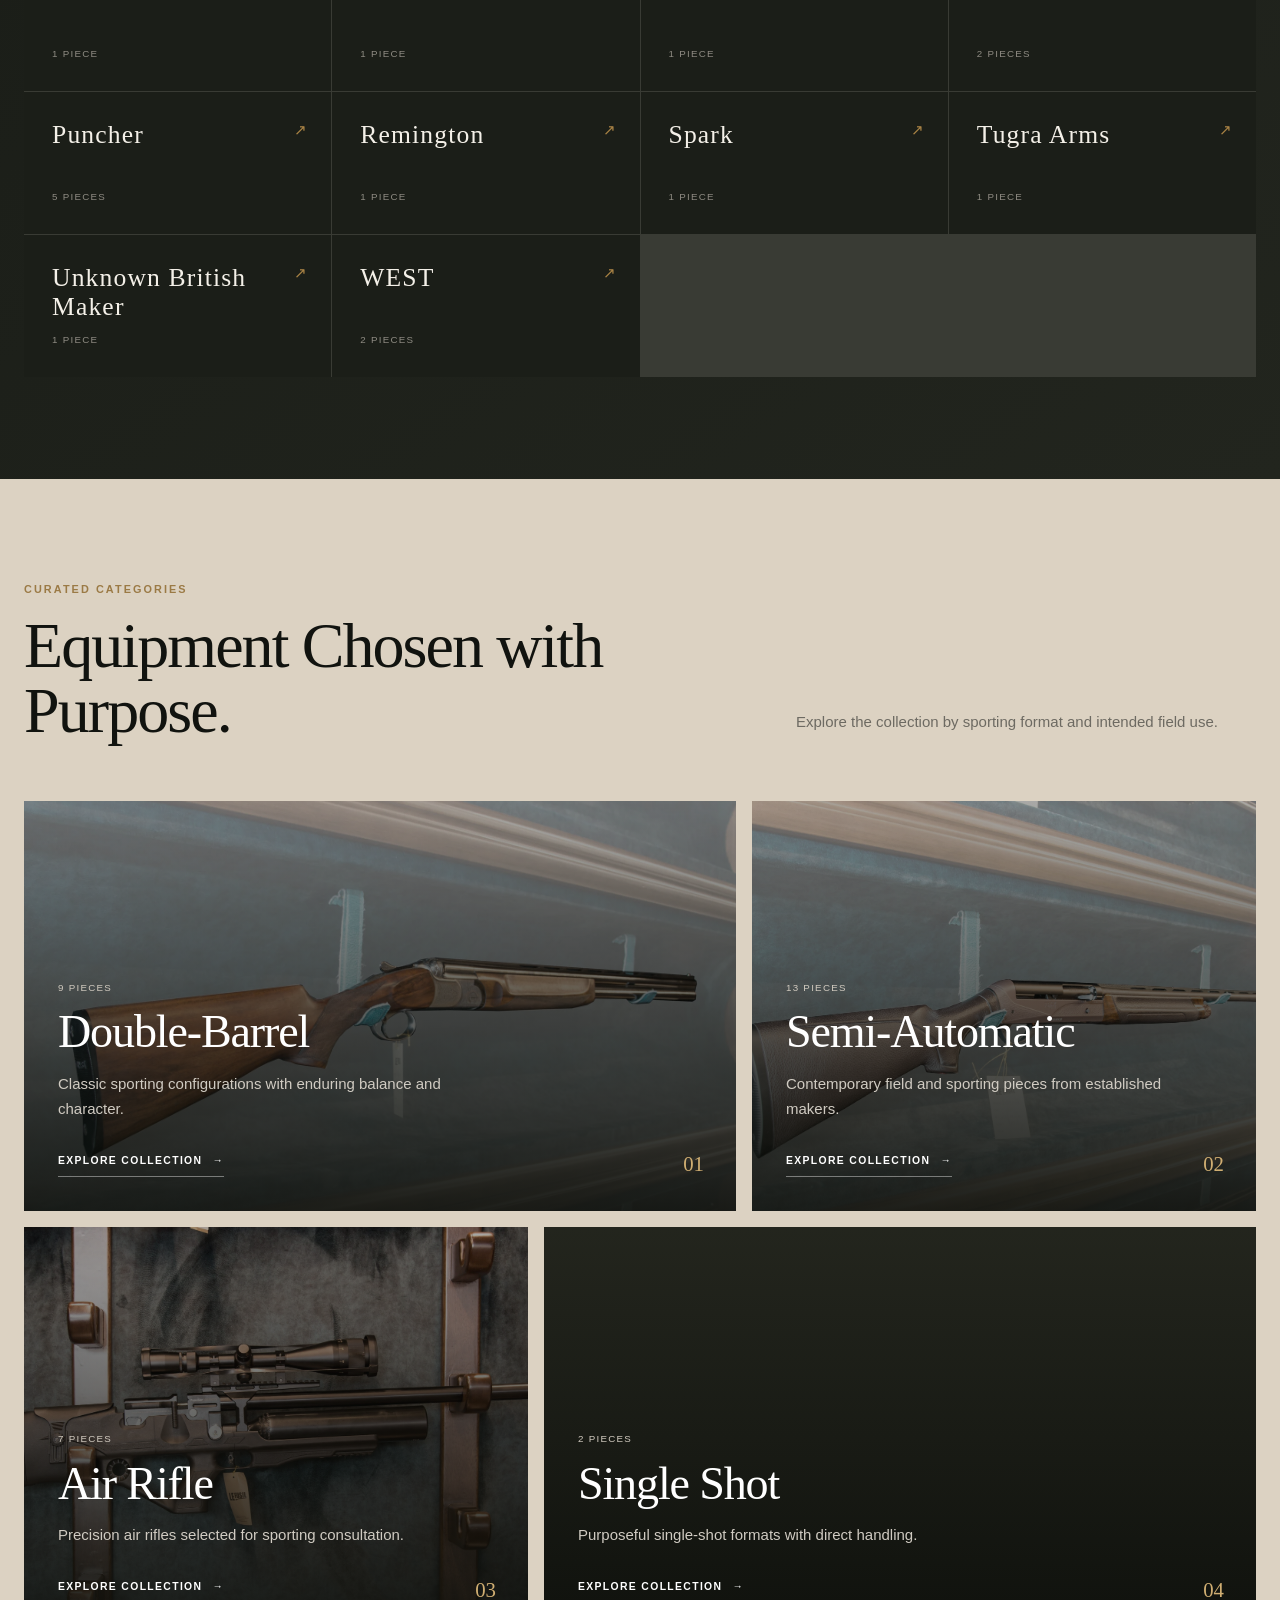
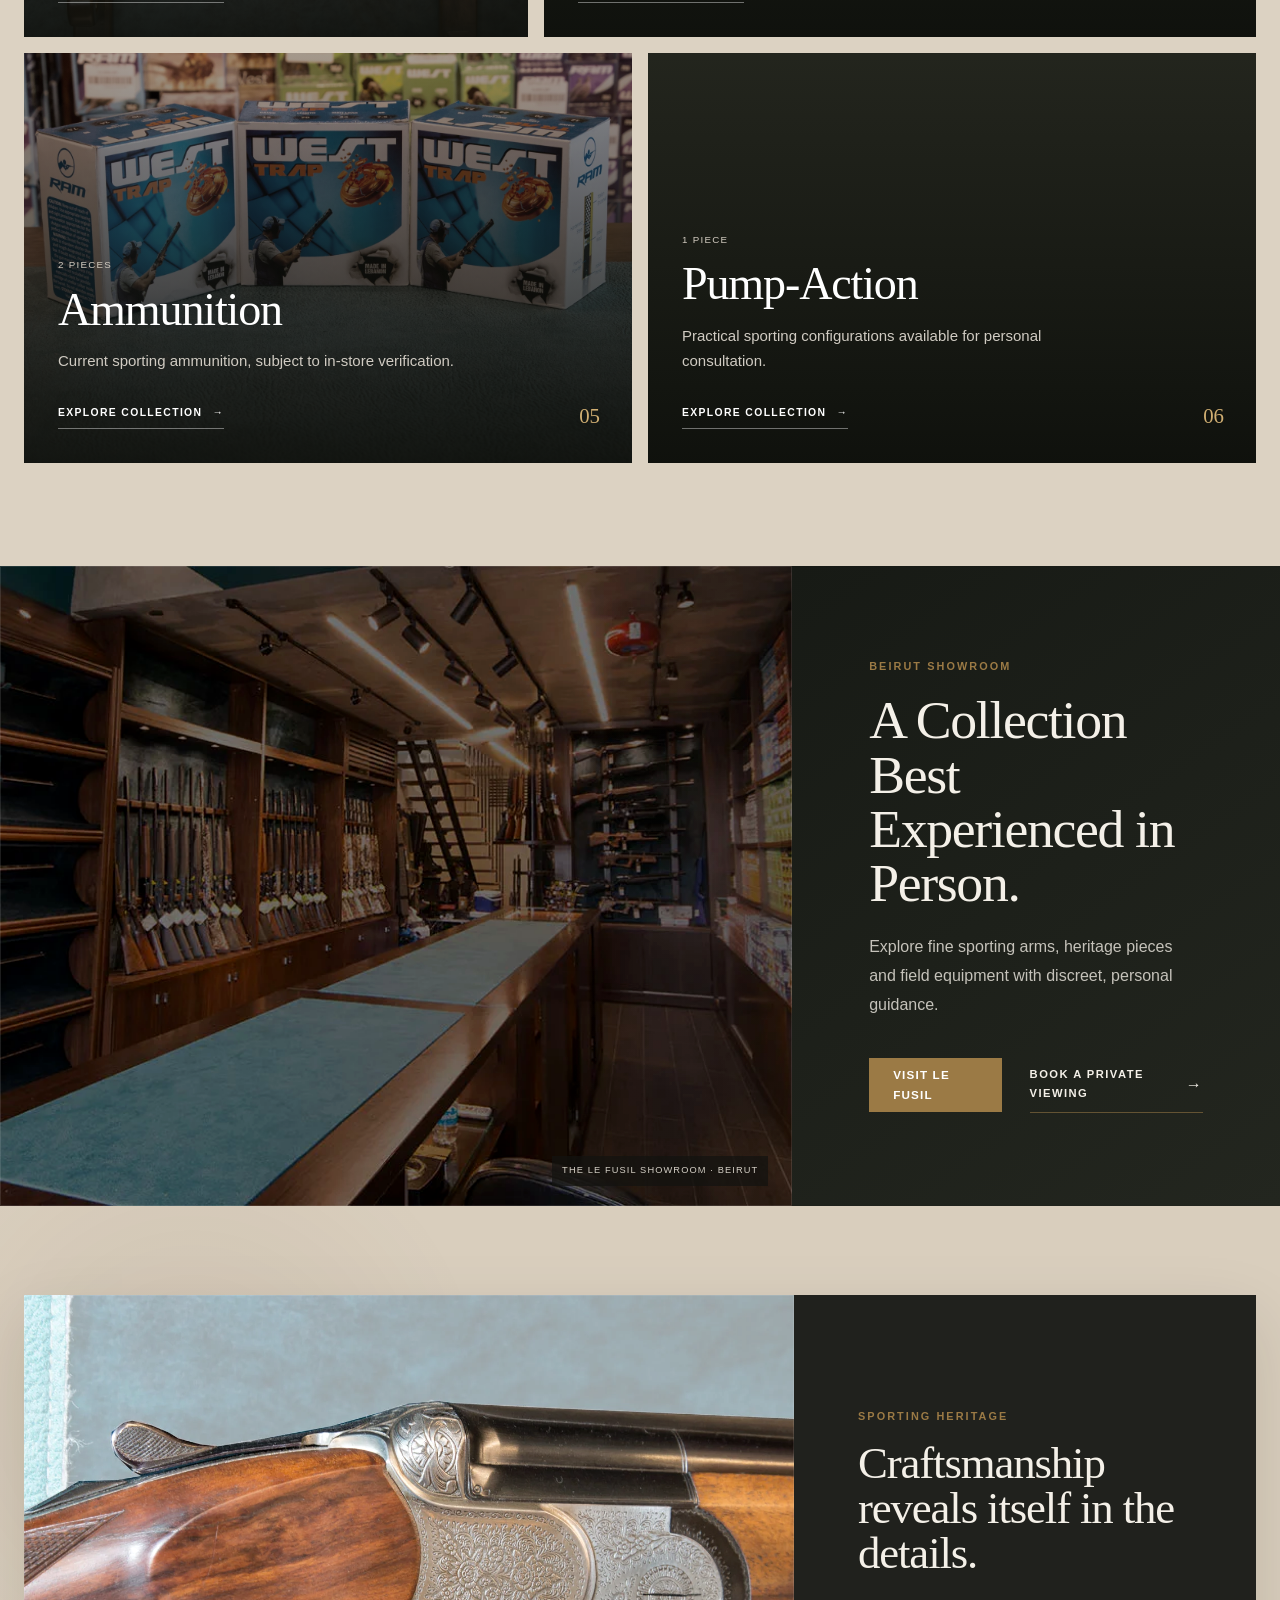
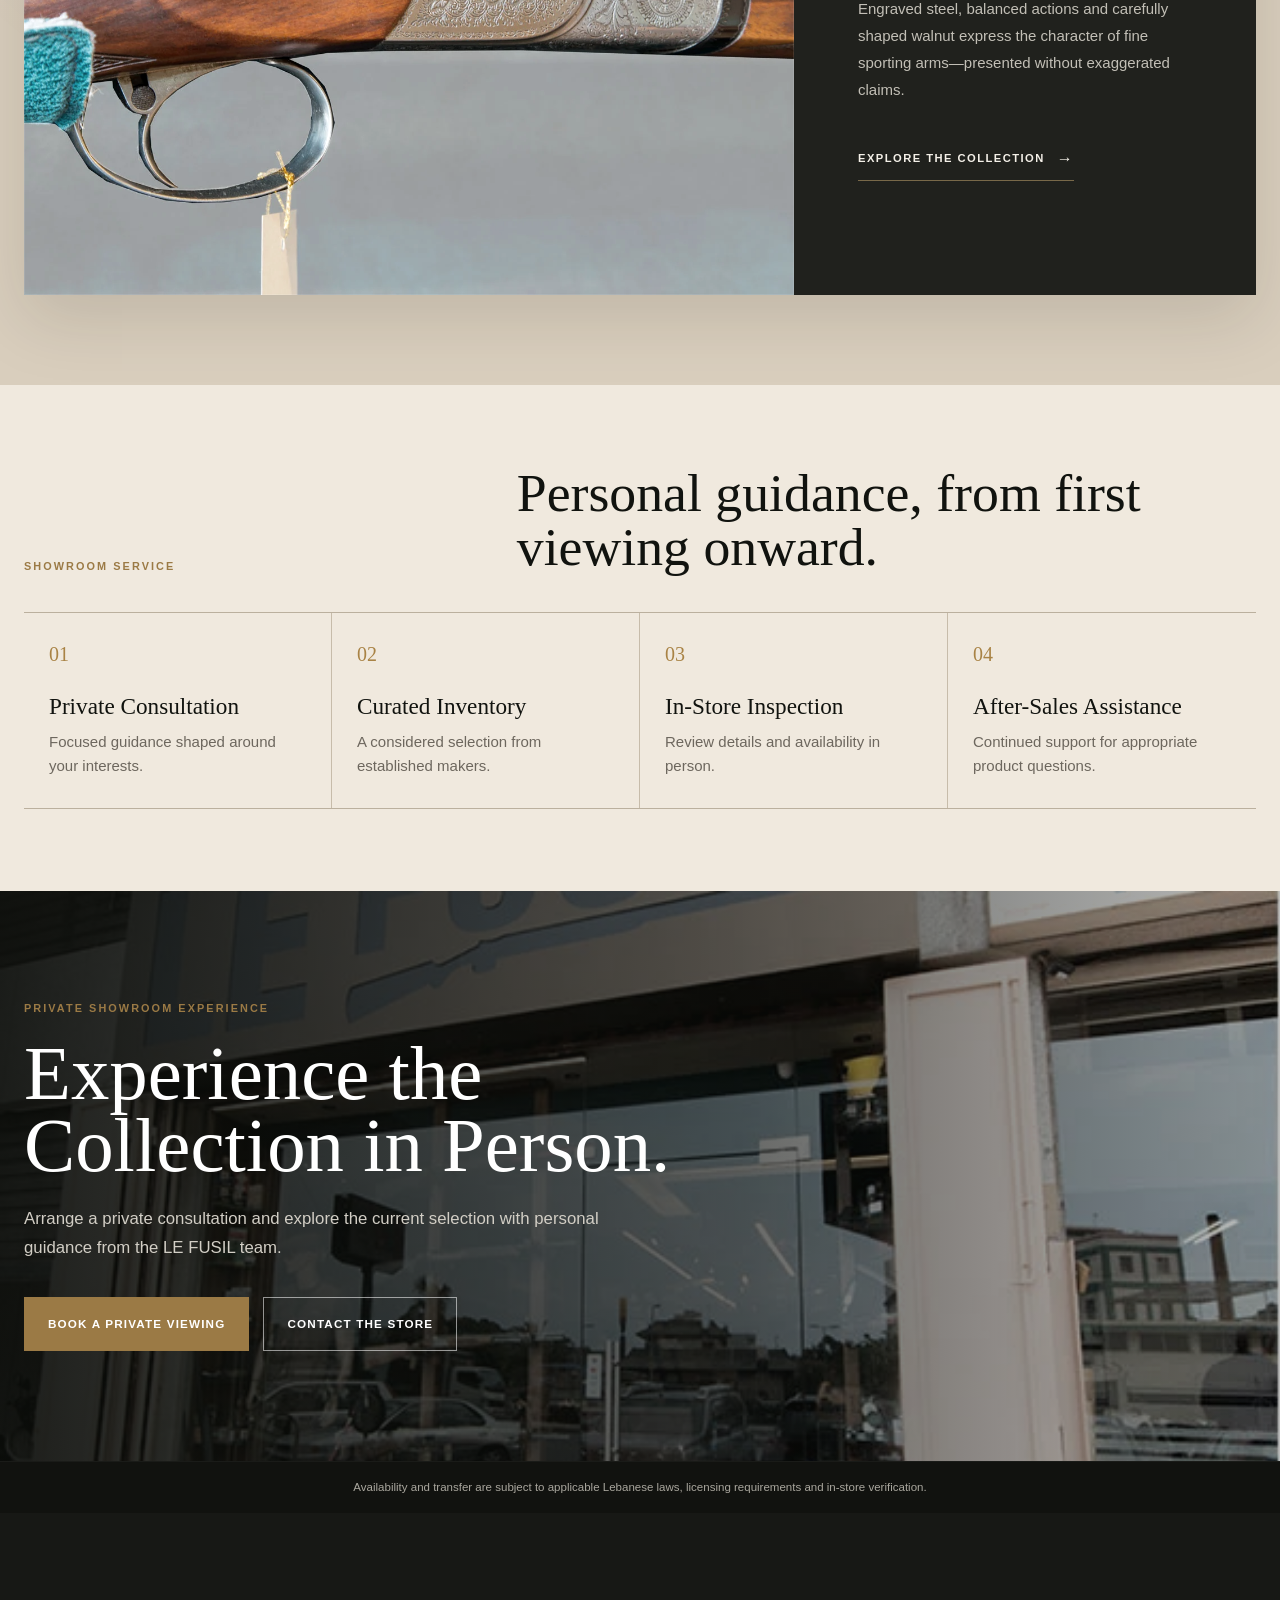
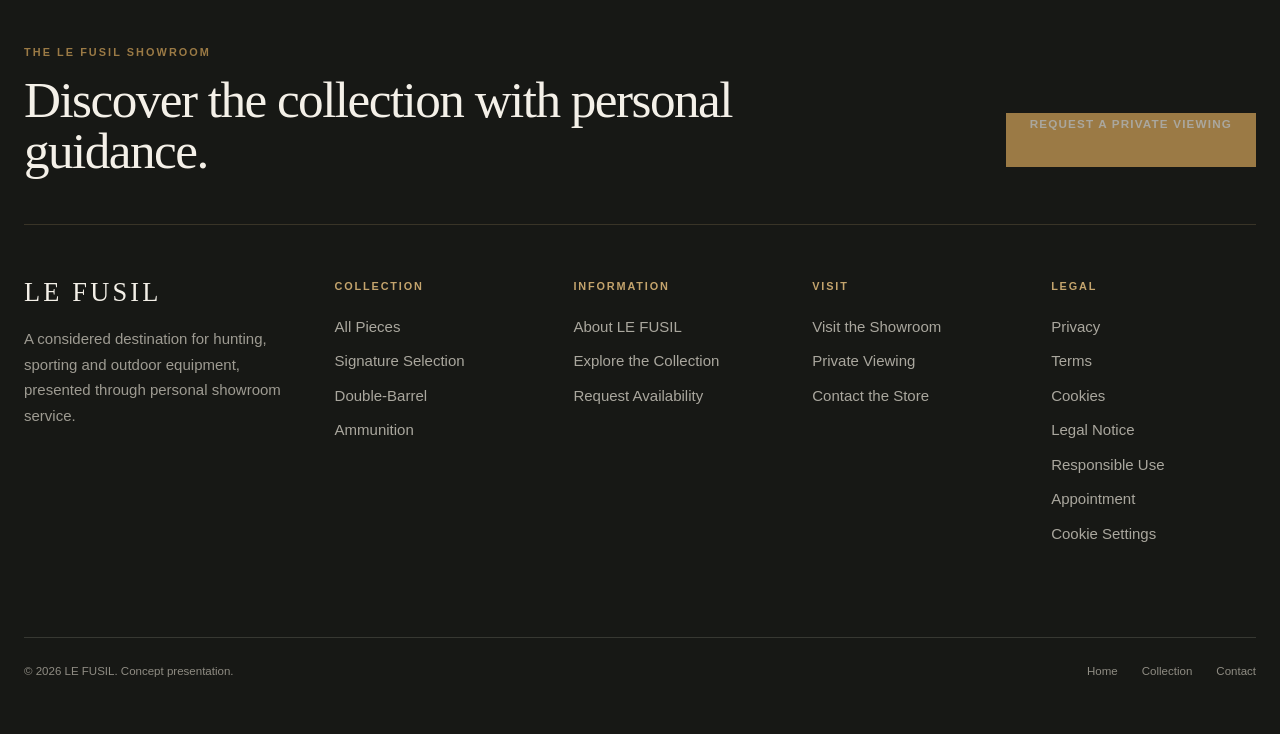
==== commit fc0cb35a: "Redesign homepage for sporting heritage identity" ====
--- a/index.html
+++ b/index.html
@@ -1 +1,38 @@
-<!doctype html><html lang="en"><head><meta charset="utf-8"><meta name="viewport" content="width=device-width,initial-scale=1"><meta name="theme-color" content="#171815"><meta name="color-scheme" content="light dark"><meta name="referrer" content="strict-origin-when-cross-origin"><title>Premium Sporting Arms &amp; Showroom | LE FUSIL</title><meta name="description" content="Explore LE FUSIL's curated collection of sporting arms and outdoor equipment, presented with personal guidance in its Beirut showroom."><link rel="canonical" href="https://tabanji.github.io/le-fusil-redesign/"><meta property="og:title" content="Premium Sporting Arms &amp; Showroom | LE FUSIL"><meta property="og:description" content="A curated collection of sporting arms and outdoor equipment, presented with personal showroom guidance."><meta property="og:type" content="website"><meta property="og:url" content="https://tabanji.github.io/le-fusil-redesign/"><meta property="og:image" content="https://tabanji.github.io/le-fusil-redesign/assets/images/showroom/le-fusil-showroom-interior.jpg"><meta property="og:image:width" content="1240"><meta property="og:image:height" content="626"><meta property="og:image:alt" content="Interior of the LE FUSIL sporting arms showroom"><meta name="twitter:card" content="summary_large_image"><meta name="twitter:title" content="Premium Sporting Arms &amp; Showroom | LE FUSIL"><meta name="twitter:description" content="A curated collection of sporting arms and outdoor equipment, presented with personal showroom guidance."><meta name="twitter:image" content="https://tabanji.github.io/le-fusil-redesign/assets/images/showroom/le-fusil-showroom-interior.jpg"><link rel="icon" href="assets/icons/favicon.svg" type="image/svg+xml"><link rel="icon" href="assets/icons/favicon-32x32.png" sizes="32x32" type="image/png"><link rel="apple-touch-icon" href="assets/icons/apple-touch-icon.png"><link rel="manifest" href="manifest.webmanifest"><link rel="stylesheet" href="css/global.css"><link rel="stylesheet" href="css/index.css"><link rel="stylesheet" href="css/responsive.css"><script type="application/ld+json">{"@context":"https://schema.org","@graph":[{"@type":"WebSite","@id":"https://tabanji.github.io/le-fusil-redesign/#website","name":"LE FUSIL","url":"https://tabanji.github.io/le-fusil-redesign/","description":"A curated collection of sporting arms and outdoor equipment, presented with personal showroom guidance."},{"@type":"Organization","@id":"https://tabanji.github.io/le-fusil-redesign/#organization","name":"LE FUSIL","url":"https://tabanji.github.io/le-fusil-redesign/","logo":"https://tabanji.github.io/le-fusil-redesign/assets/icons/favicon.svg","image":"https://tabanji.github.io/le-fusil-redesign/assets/images/showroom/le-fusil-showroom-interior.jpg","description":"A sporting arms and outdoor equipment showroom offering a curated collection and personal guidance."}]}</script></head><body><a class="skip-link" href="#main">Skip to content</a><div id="siteHeader"></div><main id="main"><section class="hero"><div class="container hero-copy"><div class="eyebrow">Established for the Outdoors</div><h1>Craft.<br>Tradition.<br>Confidence.</h1><p>A curated collection of hunting, sporting and outdoor equipment, backed by personal service and lasting expertise.</p><div class="actions"><a class="btn" href="shop.html">Explore the Collection</a><a class="btn btn-outline" href="contact.html">Visit LE FUSIL</a></div></div><div class="hero-features"><div class="container"><span>Curated Equipment</span><span>Personal Service</span><span>After-Sales Support</span></div></div></section><section class="section signature-section"><div class="container"><div class="signature-heading"><div class="signature-heading-copy"><div class="eyebrow">Signature Collection</div><h2 class="section-title">Crafted for Generations.</h2><p>A considered edit of sporting pieces selected for enduring craftsmanship, refined handling and lasting appeal.</p></div><a class="collection-link" href="shop.html">View Entire Collection <span aria-hidden="true">→</span></a></div><div class="products-grid" id="featuredProducts"></div></div></section><section class="section houses-section" aria-labelledby="houses-title"><div class="container"><div class="editorial-heading"><div><div class="eyebrow">Manufacturers of Distinction</div><h2 class="section-title" id="houses-title">Selected Houses.</h2></div><p>Established names and specialist makers represented across the current LE FUSIL collection.</p></div><div class="houses-grid" id="brandGrid"></div></div></section><section class="section curated-categories" aria-labelledby="categories-title"><div class="container"><div class="editorial-heading"><div><div class="eyebrow">Curated Categories</div><h2 class="section-title" id="categories-title">Equipment Chosen with Purpose.</h2></div><p>Explore the collection by discipline, format and intended sporting use.</p></div><div class="category-editorial-grid" id="categoryGrid"></div></div></section><section class="showroom-editorial" aria-labelledby="showroom-title"><figure class="showroom-editorial-media reveal"><picture><source type="image/webp" srcset="assets/images/showroom/optimized/le-fusil-showroom-interior-640.webp 640w, assets/images/showroom/optimized/le-fusil-showroom-interior-1240.webp 1240w" sizes="(max-width: 900px) 100vw, 52vw"><img src="assets/images/showroom/le-fusil-showroom-interior.jpg" width="1240" height="626" loading="lazy" decoding="async" alt="Interior of the LE FUSIL sporting arms showroom in Beirut"></picture><figcaption>The LE FUSIL showroom · Beirut</figcaption></figure><div class="showroom-editorial-copy reveal"><div class="eyebrow">The LE FUSIL Showroom</div><h2 id="showroom-title">A Collection Best Experienced in Person.</h2><p>Explore a carefully selected range of sporting arms, heritage pieces and field equipment inside our Beirut showroom. Every visit is handled with discretion, knowledge and personal attention.</p><div class="editorial-actions"><a class="btn" href="#visit-store">Visit LE FUSIL</a><a class="editorial-link" href="contact.html">Contact the Store <span aria-hidden="true">→</span></a></div></div></section><section class="section collection-editorial"><div class="container"><div class="collection-editorial-frame reveal"><div class="collection-editorial-image"><picture><source type="image/webp" srcset="assets/images/showroom/optimized/le-fusil-collection-wall-640.webp 640w, assets/images/showroom/optimized/le-fusil-collection-wall-1240.webp 1240w" sizes="(max-width: 1288px) calc(100vw - 48px), 1240px"><img src="assets/images/showroom/le-fusil-collection-wall.jpg" width="1240" height="626" loading="lazy" decoding="async" alt="Curated sporting arms displayed inside the LE FUSIL showroom"></picture></div><div class="collection-editorial-copy"><div class="eyebrow">Curated with Purpose</div><h2>Sporting Heritage, Selected One Piece at a Time.</h2><p>From refined over-and-under shotguns to modern field configurations, every piece is presented with care and individual attention.</p><a class="editorial-link editorial-link-light" href="shop.html">Explore the Collection <span aria-hidden="true">→</span></a></div></div></div></section><section class="section"><div class="container"><div class="services"><article class="service"><b>01</b><h3>Expert Guidance</h3><p class="muted">Personal assistance to help clients understand the collection and make informed inquiries.</p></article><article class="service"><b>02</b><h3>After-Sales Support</h3><p class="muted">Continued store support for product questions and appropriate service guidance.</p></article><article class="service"><b>03</b><h3>Seasonal Selection</h3><p class="muted">A considered presentation that reflects outdoor seasons and current store availability.</p></article></div></div></section><section class="service-strip" aria-label="Boutique services"><div class="container"><div><span>01</span><strong>Private Consultation</strong></div><div><span>02</span><strong>Curated Inventory</strong></div><div><span>03</span><strong>In-Store Inspection</strong></div><div><span>04</span><strong>After-Sales Assistance</strong></div></div></section><section class="section visit-section" id="visit-store" aria-labelledby="visit-title"><div class="container visit-layout"><div class="visit-copy reveal"><div class="eyebrow">Visit LE FUSIL</div><h2 id="visit-title">Personal Service, Inside Our Beirut Showroom.</h2><p>Discover the collection in person and speak directly with our team for availability, product details and private assistance.</p><div class="editorial-actions"><a class="btn" href="contact.html">Get Directions</a><a class="btn btn-outline" href="contact.html">Contact the Store</a></div></div><div class="visit-image reveal"><picture><source type="image/webp" srcset="assets/images/showroom/optimized/le-fusil-storefront-480.webp 480w, assets/images/showroom/optimized/le-fusil-storefront-600.webp 600w" sizes="(max-width: 760px) calc(100vw - 48px), 46vw"><img src="assets/images/showroom/le-fusil-storefront.jpg" width="600" height="399" loading="lazy" decoding="async" alt="Exterior entrance of the LE FUSIL store"></picture></div></div></section></main><div id="siteFooter"></div><script defer src="data/products.js"></script><script defer src="js/site-config.js"></script><script defer src="data/translations/en.js"></script><script defer src="data/translations/ar.js"></script><script defer src="data/translations/fr.js"></script><script defer src="js/locale-router.js"></script><script defer src="js/components.js"></script><script defer src="js/global.js"></script><script defer src="js/index.js"></script><script defer src="js/i18n.js"></script><script defer src="js/seo-localization.js"></script><script defer src="js/consent-manager.js"></script><script defer src="js/analytics-events.js"></script></body></html>
+<!doctype html>
+<html lang="en">
+<head>
+  <meta charset="utf-8"><meta name="viewport" content="width=device-width,initial-scale=1"><meta name="theme-color" content="#171815"><meta name="color-scheme" content="light dark"><meta name="referrer" content="strict-origin-when-cross-origin">
+  <title>Premium Sporting Arms &amp; Showroom | LE FUSIL</title><meta name="description" content="Explore LE FUSIL's curated collection of sporting arms and outdoor equipment, presented with personal guidance in its Beirut showroom.">
+  <link rel="canonical" href="https://tabanji.github.io/le-fusil-redesign/"><meta property="og:title" content="Premium Sporting Arms &amp; Showroom | LE FUSIL"><meta property="og:description" content="A curated collection of sporting arms and outdoor equipment, presented with personal showroom guidance."><meta property="og:type" content="website"><meta property="og:url" content="https://tabanji.github.io/le-fusil-redesign/"><meta property="og:image" content="https://tabanji.github.io/le-fusil-redesign/assets/images/showroom/le-fusil-collection-wall.jpg"><meta property="og:image:width" content="1240"><meta property="og:image:height" content="626"><meta property="og:image:alt" content="Fine sporting arms displayed at the LE FUSIL showroom">
+  <meta name="twitter:card" content="summary_large_image"><meta name="twitter:title" content="Premium Sporting Arms &amp; Showroom | LE FUSIL"><meta name="twitter:description" content="A curated collection of sporting arms and outdoor equipment, presented with personal showroom guidance."><meta name="twitter:image" content="https://tabanji.github.io/le-fusil-redesign/assets/images/showroom/le-fusil-collection-wall.jpg">
+  <link rel="preload" as="image" href="assets/images/showroom/optimized/le-fusil-collection-wall-1240.webp" type="image/webp" fetchpriority="high">
+  <link rel="icon" href="assets/icons/favicon.svg" type="image/svg+xml"><link rel="icon" href="assets/icons/favicon-32x32.png" sizes="32x32" type="image/png"><link rel="apple-touch-icon" href="assets/icons/apple-touch-icon.png"><link rel="manifest" href="manifest.webmanifest">
+  <link rel="stylesheet" href="css/global.css"><link rel="stylesheet" href="css/index.css"><link rel="stylesheet" href="css/responsive.css"><link rel="stylesheet" href="css/homepage-redesign.css"><script src="data/translations/homepage.js"></script>
+  <script type="application/ld+json">{"@context":"https://schema.org","@graph":[{"@type":"WebSite","@id":"https://tabanji.github.io/le-fusil-redesign/#website","name":"LE FUSIL","url":"https://tabanji.github.io/le-fusil-redesign/","description":"A curated collection of sporting arms and outdoor equipment, presented with personal showroom guidance."},{"@type":"Organization","@id":"https://tabanji.github.io/le-fusil-redesign/#organization","name":"LE FUSIL","url":"https://tabanji.github.io/le-fusil-redesign/","logo":"https://tabanji.github.io/le-fusil-redesign/assets/icons/favicon.svg","image":"https://tabanji.github.io/le-fusil-redesign/assets/images/showroom/le-fusil-showroom-interior.jpg"}]}</script>
+</head>
+<body class="home-page">
+  <a class="skip-link" href="#main">Skip to content</a><div id="siteHeader"></div>
+  <main id="main">
+    <section class="heritage-hero" aria-labelledby="hero-title">
+      <picture class="heritage-hero-media" aria-hidden="true"><source type="image/webp" media="(max-width:700px)" srcset="assets/images/showroom/optimized/le-fusil-collection-wall-640.webp"><source type="image/webp" srcset="assets/images/showroom/optimized/le-fusil-collection-wall-1240.webp"><img src="assets/images/showroom/le-fusil-collection-wall.jpg" width="1240" height="626" alt="" fetchpriority="high" decoding="async"></picture>
+      <div class="heritage-hero-overlay" aria-hidden="true"></div>
+      <div class="container heritage-hero-copy"><div class="eyebrow">The Art of Sporting Heritage</div><h1 id="hero-title">Fine Sporting Arms.<br><span>Crafted for Generations.</span></h1><p>A curated collection of fine shotguns, sporting rifles and field equipment, presented with personal guidance in our Beirut showroom.</p><div class="actions"><a class="btn" href="shop.html">Explore the Collection</a><a class="btn btn-outline" href="contact.html">Visit the Showroom</a></div><div class="makers-line">Beretta <i>·</i> Benelli <i>·</i> Browning <i>·</i> Heritage Makers</div></div>
+    </section>
+
+    <section class="section signature-section" aria-labelledby="signature-title"><div class="container"><div class="signature-heading"><div class="signature-heading-copy"><div class="eyebrow">Signature Collection</div><h2 class="section-title" id="signature-title">Crafted for Generations.</h2><p>Selected sporting pieces defined by craftsmanship, balance and enduring character.</p></div><a class="collection-link" href="shop.html">View Entire Collection <span aria-hidden="true">→</span></a></div><div class="products-grid" id="featuredProducts"></div></div></section>
+
+    <section class="section houses-section" aria-labelledby="houses-title"><div class="container"><div class="editorial-heading"><div><div class="eyebrow">Makers of Distinction</div><h2 class="section-title" id="houses-title">Selected Houses.</h2></div><p>Established sporting names and specialist makers represented across the current collection.</p></div><div class="houses-grid" id="brandGrid"></div></div></section>
+
+    <section class="section curated-categories" aria-labelledby="categories-title"><div class="container"><div class="editorial-heading"><div><div class="eyebrow">Curated Categories</div><h2 class="section-title" id="categories-title">Equipment Chosen with Purpose.</h2></div><p>Explore the collection by sporting format and intended field use.</p></div><div class="category-editorial-grid" id="categoryGrid"></div></div></section>
+
+    <section class="showroom-editorial" aria-labelledby="showroom-title"><figure class="showroom-editorial-media reveal"><picture><source type="image/webp" srcset="assets/images/showroom/optimized/le-fusil-showroom-interior-640.webp 640w, assets/images/showroom/optimized/le-fusil-showroom-interior-1240.webp 1240w" sizes="(max-width:900px) 100vw,55vw"><img src="assets/images/showroom/le-fusil-showroom-interior.jpg" width="1240" height="626" loading="lazy" decoding="async" alt="Interior of the LE FUSIL sporting arms showroom in Beirut"></picture><figcaption>The LE FUSIL showroom · Beirut</figcaption></figure><div class="showroom-editorial-copy reveal"><div class="eyebrow">Beirut Showroom</div><h2 id="showroom-title">A Collection Best Experienced in Person.</h2><p>Explore fine sporting arms, heritage pieces and field equipment with discreet, personal guidance.</p><div class="editorial-actions"><a class="btn" href="contact.html">Visit LE FUSIL</a><a class="editorial-link" href="appointment.html">Book a Private Viewing <span aria-hidden="true">→</span></a></div></div></section>
+
+    <section class="section collection-editorial" aria-labelledby="heritage-title"><div class="container"><div class="collection-editorial-frame reveal"><div class="collection-editorial-image"><picture><source type="image/webp" srcset="assets/images/products/gamba-bohler-steel-12/optimized/gamba-bohler-steel-12-03-original-640.webp 640w, assets/images/products/gamba-bohler-steel-12/optimized/gamba-bohler-steel-12-03-original-1600.webp 1600w" sizes="(max-width:800px) calc(100vw - 40px),58vw"><img src="assets/images/products/gamba-bohler-steel-12/gamba-bohler-steel-12-03-original.jpg" width="1600" height="1067" loading="lazy" decoding="async" alt="Engraved receiver and walnut stock detail"></picture></div><div class="collection-editorial-copy"><div class="eyebrow">Sporting Heritage</div><h2 id="heritage-title">Craftsmanship reveals itself in the details.</h2><p>Engraved steel, balanced actions and carefully shaped walnut express the character of fine sporting arms—presented without exaggerated claims.</p><a class="editorial-link editorial-link-light" href="shop.html">Explore the Collection <span aria-hidden="true">→</span></a></div></div></div></section>
+
+    <section class="benefits-block" aria-labelledby="services-title"><div class="container"><div class="benefits-heading"><div class="eyebrow">Showroom Service</div><h2 id="services-title">Personal guidance, from first viewing onward.</h2></div><div class="benefits-grid"><article><span>01</span><h3>Private Consultation</h3><p>Focused guidance shaped around your interests.</p></article><article><span>02</span><h3>Curated Inventory</h3><p>A considered selection from established makers.</p></article><article><span>03</span><h3>In-Store Inspection</h3><p>Review details and availability in person.</p></article><article><span>04</span><h3>After-Sales Assistance</h3><p>Continued support for appropriate product questions.</p></article></div></div></section>
+
+    <section class="final-cta" aria-labelledby="final-title"><picture aria-hidden="true"><source type="image/webp" srcset="assets/images/showroom/optimized/le-fusil-storefront-480.webp 480w, assets/images/showroom/optimized/le-fusil-storefront-600.webp 600w"><img src="assets/images/showroom/le-fusil-storefront.jpg" width="600" height="399" loading="lazy" decoding="async" alt=""></picture><div class="final-cta-overlay" aria-hidden="true"></div><div class="container final-cta-copy"><div class="eyebrow">Private Showroom Experience</div><h2 id="final-title">Experience the Collection in Person.</h2><p>Arrange a private consultation and explore the current selection with personal guidance from the LE FUSIL team.</p><div class="actions"><a class="btn" href="appointment.html">Book a Private Viewing</a><a class="btn btn-outline" href="contact.html">Contact the Store</a></div></div></section>
+  </main>
+  <div id="siteFooter"></div>
+  <script defer src="data/products.js"></script><script defer src="js/site-config.js"></script><script defer src="data/translations/en.js"></script><script defer src="data/translations/ar.js"></script><script defer src="data/translations/fr.js"></script><script defer src="js/locale-router.js"></script><script defer src="js/components.js"></script><script defer src="js/global.js"></script><script defer src="js/index.js"></script><script defer src="js/i18n.js"></script><script defer src="js/seo-localization.js"></script><script defer src="js/consent-manager.js"></script><script defer src="js/analytics-events.js"></script>
+</body></html>
--- a/css/homepage-redesign.css
+++ b/css/homepage-redesign.css
@@ -0,0 +1,19 @@
+:root{--color-ink:#11130f;--color-forest:#1a1d17;--color-ivory:#eae3d7;--color-warm-paper:#ded4c4;--color-bronze:#a98345;--color-walnut:#4a3022;--color-stone:#a6a095}
+.home-page{background:var(--color-ivory);color:var(--color-ink)}
+.home-page .header{border-bottom:1px solid rgba(169,131,69,.34)}.home-page .nav{min-height:88px}.home-page .brand strong{font-size:1.5rem;letter-spacing:.14em}.home-page .nav-links a{font-size:.73rem;letter-spacing:.1em}.home-page .hamb{display:none}
+.heritage-hero{position:relative;display:flex;min-height:clamp(760px,86vh,860px);align-items:center;overflow:hidden;background:var(--color-forest);color:#f6f0e7;isolation:isolate}.heritage-hero-media,.heritage-hero-media img,.heritage-hero-overlay{position:absolute;inset:0;width:100%;height:100%}.heritage-hero-media img{object-fit:cover;object-position:center 42%;filter:saturate(.72) contrast(1.08) brightness(.8)}.heritage-hero-overlay{z-index:1;background:linear-gradient(90deg,rgba(10,12,9,.94) 0%,rgba(10,12,9,.82) 35%,rgba(10,12,9,.25) 73%,rgba(10,12,9,.1)),linear-gradient(180deg,rgba(7,8,6,.35),transparent 38%,rgba(7,8,6,.72));box-shadow:inset 0 -1px rgba(255,255,255,.12)}.heritage-hero-overlay:after{content:"";position:absolute;inset:0;opacity:.18;background-image:repeating-linear-gradient(115deg,transparent 0 39px,rgba(255,255,255,.025) 40px)}
+.heritage-hero-copy{position:relative;z-index:2;padding-top:88px}.heritage-hero-copy .eyebrow{margin-bottom:26px;color:#c8a66c;letter-spacing:.2em}.heritage-hero h1{max-width:780px;margin:0;font:400 clamp(4.5rem,7vw,7.5rem)/.91 var(--serif);letter-spacing:-.04em;text-wrap:balance}.heritage-hero h1 span{color:#e7ddcf}.heritage-hero-copy>p{max-width:650px;margin:32px 0 0;color:#d3cec5;font-size:1.15rem;line-height:1.7}.heritage-hero .actions{display:flex;gap:14px;margin-top:36px}.heritage-hero .btn{min-width:210px}.heritage-hero .btn-outline{border-color:rgba(255,255,255,.52)}.makers-line{margin-top:46px;color:#b9b3a9;font-size:.7rem;letter-spacing:.14em;text-transform:uppercase}.makers-line i{padding:0 9px;color:var(--color-bronze);font-style:normal}
+.home-page .section{padding-block:clamp(80px,8vw,124px)}.signature-section{background:linear-gradient(135deg,#eee7dc,#ded4c4)}.signature-heading{margin-bottom:50px}.signature-heading .section-title{font-size:clamp(3.4rem,5.2vw,5.8rem)}.signature-heading p{font-size:1.05rem}.home-page .products-grid{gap:30px}.home-page .product-card{background:#f7f2e9;border:1px solid rgba(72,60,45,.1);box-shadow:0 13px 34px rgba(41,33,24,.07)}.home-page .product-image{aspect-ratio:4/3}.home-page .product-image img{object-fit:cover}.home-page .product-info{padding:25px 26px 27px}.home-page .product-info h3{margin-bottom:13px}.home-page .product-card-meta{display:flex;flex-wrap:wrap;gap:0;margin-bottom:20px;color:#777066;font-size:.62rem;letter-spacing:.09em;text-transform:uppercase}.home-page .product-card-meta span+span:before{content:"·";padding:0 8px;color:var(--color-bronze)}.home-page .card-actions{grid-template-columns:1fr auto;align-items:center}.home-page .card-secondary{min-height:auto;width:auto;padding:8px 0;border:0;border-bottom:1px solid rgba(29,30,26,.28);background:transparent;text-transform:none;letter-spacing:.07em}.home-page .card-secondary span{margin-inline-start:5px}
+.houses-section{background:linear-gradient(145deg,#171a15,#22251e)}.houses-grid{grid-template-columns:repeat(4,minmax(0,1fr));border:0;gap:1px;background:#393b34}.house-link{min-height:142px;background:#1b1e18;border:0;padding:28px}.house-link span{font-size:clamp(1.35rem,2vw,2rem)}.house-link b{position:absolute;inset:25px 24px auto auto;color:#a98345;font-weight:400}.house-featured{grid-column:span 2;min-height:174px;background:#20241c}.house-featured span{font-size:clamp(2rem,3vw,3.3rem)}
+.curated-categories{background:#dcd2c2}.category-editorial-grid{grid-template-columns:repeat(12,1fr);gap:16px;background:transparent}.category-editorial{position:relative;display:block;grid-column:span 6;min-height:410px;padding:0;overflow:hidden;background:#25271f;color:#fff}.category-editorial:nth-child(1),.category-editorial:nth-child(4){grid-column:span 7}.category-editorial:nth-child(2),.category-editorial:nth-child(3){grid-column:span 5}.category-editorial>img,.category-shade{position:absolute;inset:0;width:100%;height:100%}.category-editorial>img{object-fit:cover;filter:saturate(.65) brightness(.72);transition:transform 220ms ease-out}.category-shade{background:linear-gradient(180deg,rgba(13,15,11,.08),rgba(13,15,11,.9))}.category-content{position:absolute;inset:auto 0 0;padding:34px;z-index:2}.category-number{position:absolute;right:32px;bottom:35px;color:#d0ae72}.category-count{color:#d2cbc0}.category-editorial h3{font-size:clamp(2.2rem,3.6vw,4rem)}.category-editorial p{max-width:430px;color:#d0cbc2}.category-editorial a{color:#fff;border-color:rgba(255,255,255,.4)}
+.showroom-editorial{grid-template-columns:minmax(0,1.3fr) minmax(390px,.8fr);min-height:640px}.showroom-editorial-media{min-height:640px}.showroom-editorial-media img{filter:brightness(1.09) contrast(1.04)}.showroom-editorial-copy{background:linear-gradient(145deg,#171a15,#23261f)}
+.collection-editorial{padding-block:clamp(70px,7vw,108px)!important;background:radial-gradient(circle at 15% 25%,rgba(74,48,34,.08),transparent 24%),#d9cebd}.collection-editorial-frame{grid-template-columns:minmax(0,1.25fr) minmax(380px,.75fr);min-height:600px}.collection-editorial-image{min-height:600px}.collection-editorial-image img{object-position:center;filter:saturate(.78) contrast(1.04)}
+.benefits-block{padding:82px 0;background:#f0e9de}.benefits-heading{display:grid;grid-template-columns:1fr 1.5fr;align-items:end;margin-bottom:38px}.benefits-heading h2{max-width:720px;margin:0;font:400 clamp(2.6rem,4.2vw,4.8rem)/1 var(--serif)}.benefits-grid{display:grid;grid-template-columns:repeat(4,1fr);border-top:1px solid #bbb09e;border-bottom:1px solid #bbb09e}.benefits-grid article{padding:30px 25px;border-inline-end:1px solid #c7bcaa}.benefits-grid article:last-child{border:0}.benefits-grid span{color:var(--color-bronze);font:1.25rem var(--serif)}.benefits-grid h3{margin:24px 0 10px;font:1.45rem var(--serif)}.benefits-grid p{margin:0;color:#6d675e;line-height:1.6}
+.final-cta{position:relative;display:flex;min-height:570px;align-items:center;overflow:hidden;color:#fff;isolation:isolate}.final-cta>picture,.final-cta>picture img,.final-cta-overlay{position:absolute;inset:0;width:100%;height:100%}.final-cta>picture img{object-fit:cover;filter:saturate(.7) contrast(1.08)}.final-cta-overlay{background:linear-gradient(90deg,rgba(11,13,10,.93),rgba(11,13,10,.62) 58%,rgba(11,13,10,.28));z-index:1}.final-cta-copy{position:relative;z-index:2}.final-cta h2{max-width:760px;margin:.28em 0;font:400 clamp(3.6rem,6vw,6.8rem)/.94 var(--serif)}.final-cta p{max-width:620px;color:#d2cec5;font-size:1.05rem;line-height:1.75}.final-cta .actions{display:flex;gap:14px;margin-top:34px}.final-cta .btn-outline{border-color:rgba(255,255,255,.55)}
+.home-page .footer{padding-top:64px}.home-page .footer-lead{padding-bottom:48px}.home-page .footer-grid{grid-template-columns:1.35fr repeat(4,1fr);gap:34px}.home-page .footer-grid>div{padding-bottom:34px}.home-page .footer-grid>div:nth-child(5){display:none}.home-page .footer-bottom{padding-block:24px}
+@media(hover:hover) and (pointer:fine){.category-editorial:hover>img{transform:scale(1.025)}.house-link:hover{background:#292d24}.home-page .card-secondary:hover{background:transparent;color:var(--color-bronze)}}
+@media(max-width:1100px){.home-page .hamb{display:grid}.home-page .header-cta{display:none}.houses-grid{grid-template-columns:repeat(3,1fr)}.category-editorial:nth-child(n){grid-column:span 6}.benefits-grid{grid-template-columns:repeat(2,1fr)}.benefits-grid article:nth-child(2){border-inline-end:0}}
+@media(max-width:800px){.heritage-hero{min-height:760px;align-items:flex-end}.heritage-hero-media img{object-position:62% center}.heritage-hero-overlay{background:linear-gradient(180deg,rgba(9,11,8,.3),rgba(9,11,8,.67) 40%,rgba(9,11,8,.97))}.heritage-hero-copy{padding:150px 24px 62px}.heritage-hero h1{font-size:clamp(3.2rem,11vw,5.2rem)}.heritage-hero-copy>p{font-size:1.05rem}.houses-grid{grid-template-columns:repeat(2,1fr)}.house-featured{grid-column:span 1}.category-editorial:nth-child(n){grid-column:span 12;min-height:370px}.benefits-heading{display:block}.benefits-heading h2{margin-top:14px}.showroom-editorial-copy{padding-block:60px}.home-page .footer-grid{grid-template-columns:repeat(2,1fr)}}
+@media(max-width:560px){.home-page .nav{min-height:72px}.heritage-hero{min-height:720px}.heritage-hero-copy{padding:130px 22px 46px}.heritage-hero h1{font-size:clamp(2.6rem,12vw,4rem);line-height:.96}.heritage-hero-copy>p{margin-top:24px;font-size:1rem;line-height:1.6}.heritage-hero .actions,.final-cta .actions{display:grid}.heritage-hero .btn{width:100%;min-width:0}.makers-line{margin-top:30px;line-height:1.8}.home-page .section{padding-block:72px}.signature-heading .section-title{font-size:clamp(2.8rem,13vw,4rem)}.home-page .card-actions{grid-template-columns:1fr}.home-page .card-secondary{justify-self:start}.houses-grid{grid-template-columns:1fr 1fr}.house-link,.house-featured{min-height:125px;padding:22px}.house-link b{inset:20px 18px auto auto}.category-editorial:nth-child(n){min-height:340px}.category-content{padding:25px}.category-number{right:24px;bottom:27px}.benefits-block{padding:64px 0}.benefits-grid{grid-template-columns:1fr}.benefits-grid article{border-inline-end:0;border-bottom:1px solid #c7bcaa}.final-cta{min-height:600px}.final-cta-overlay{background:linear-gradient(180deg,rgba(11,13,10,.35),rgba(11,13,10,.96))}.final-cta h2{font-size:clamp(3rem,13vw,4.5rem)}.home-page .footer-grid{grid-template-columns:1fr 1fr;gap:24px}.home-page .footer{padding-top:48px}}
+html[dir="rtl"] .heritage-hero-overlay,html[dir="rtl"] .final-cta-overlay{transform:scaleX(-1)}html[dir="rtl"] .heritage-hero-copy,html[dir="rtl"] .final-cta-copy{text-align:right}html[dir="rtl"] .category-number{right:auto;left:32px}html[dir="rtl"] .house-link b{right:auto;left:24px}
+@media(prefers-reduced-motion:reduce){.category-editorial>img{transition:none!important}}
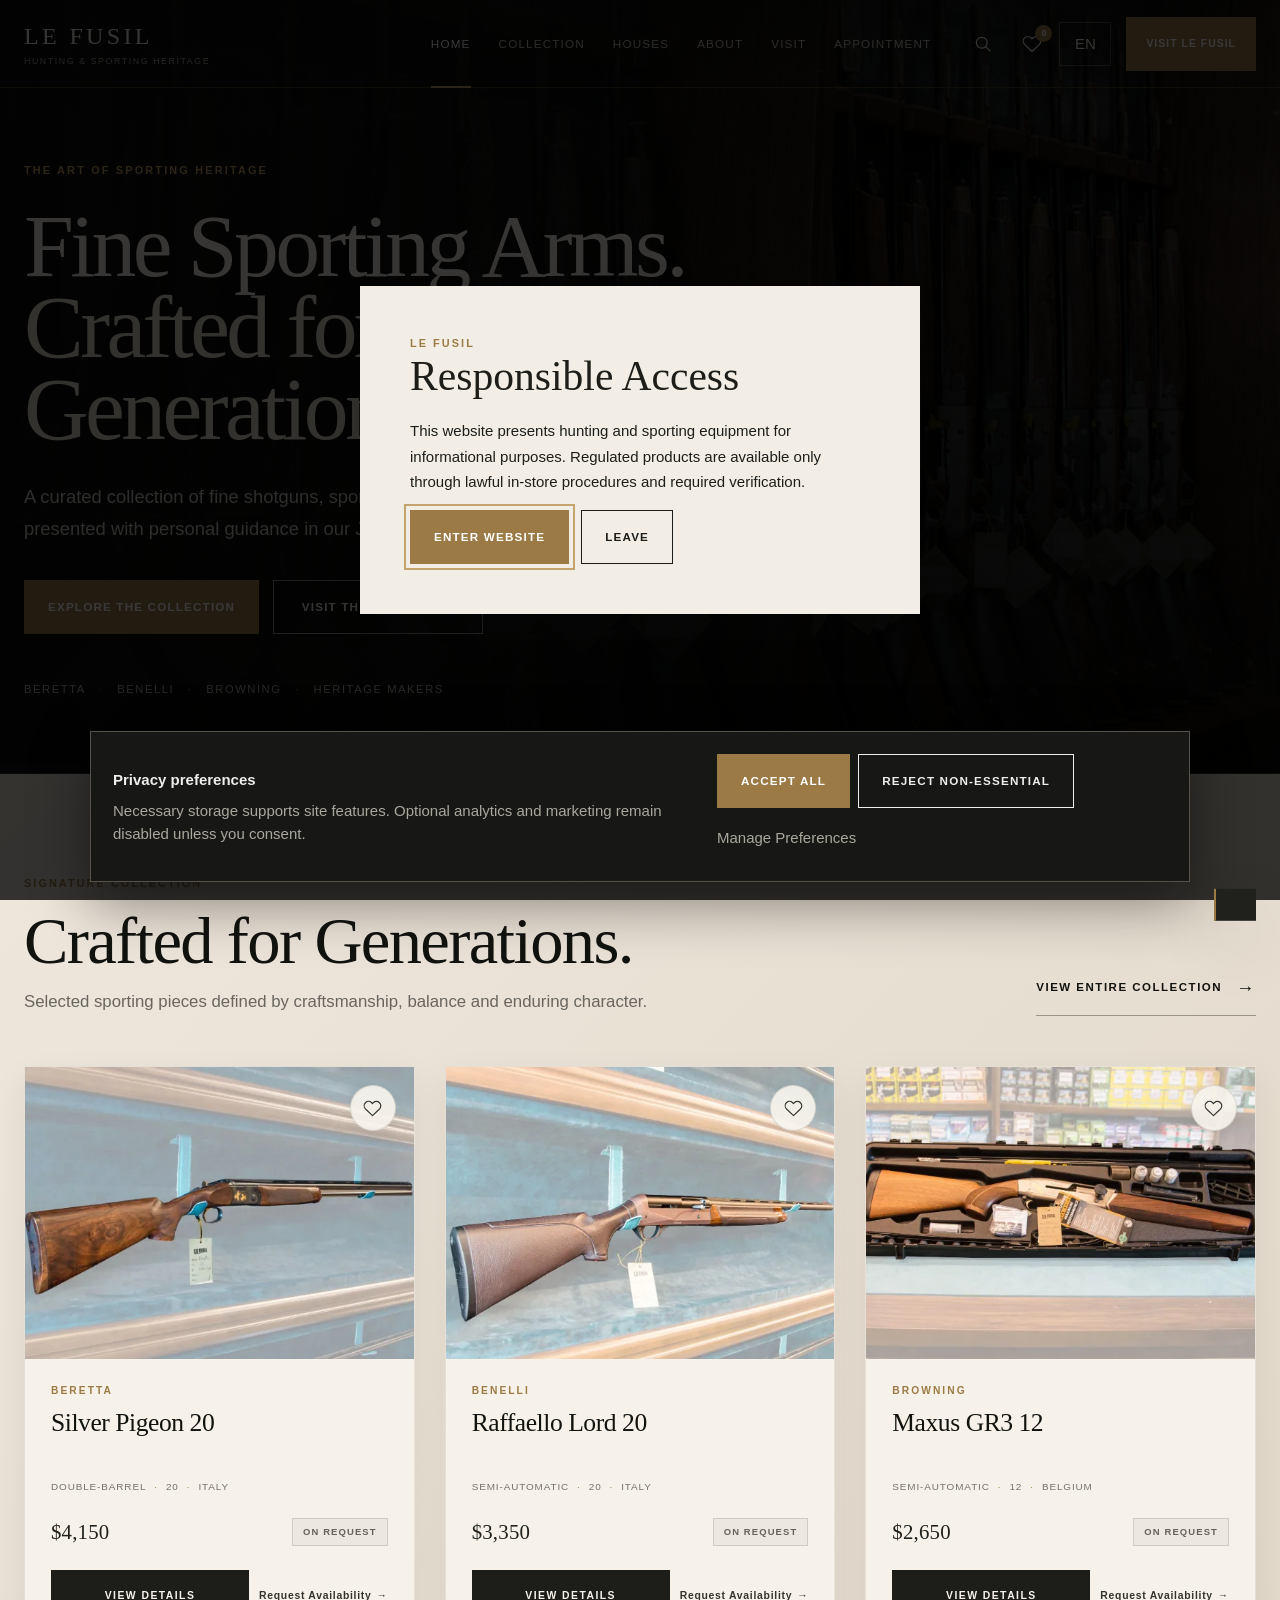
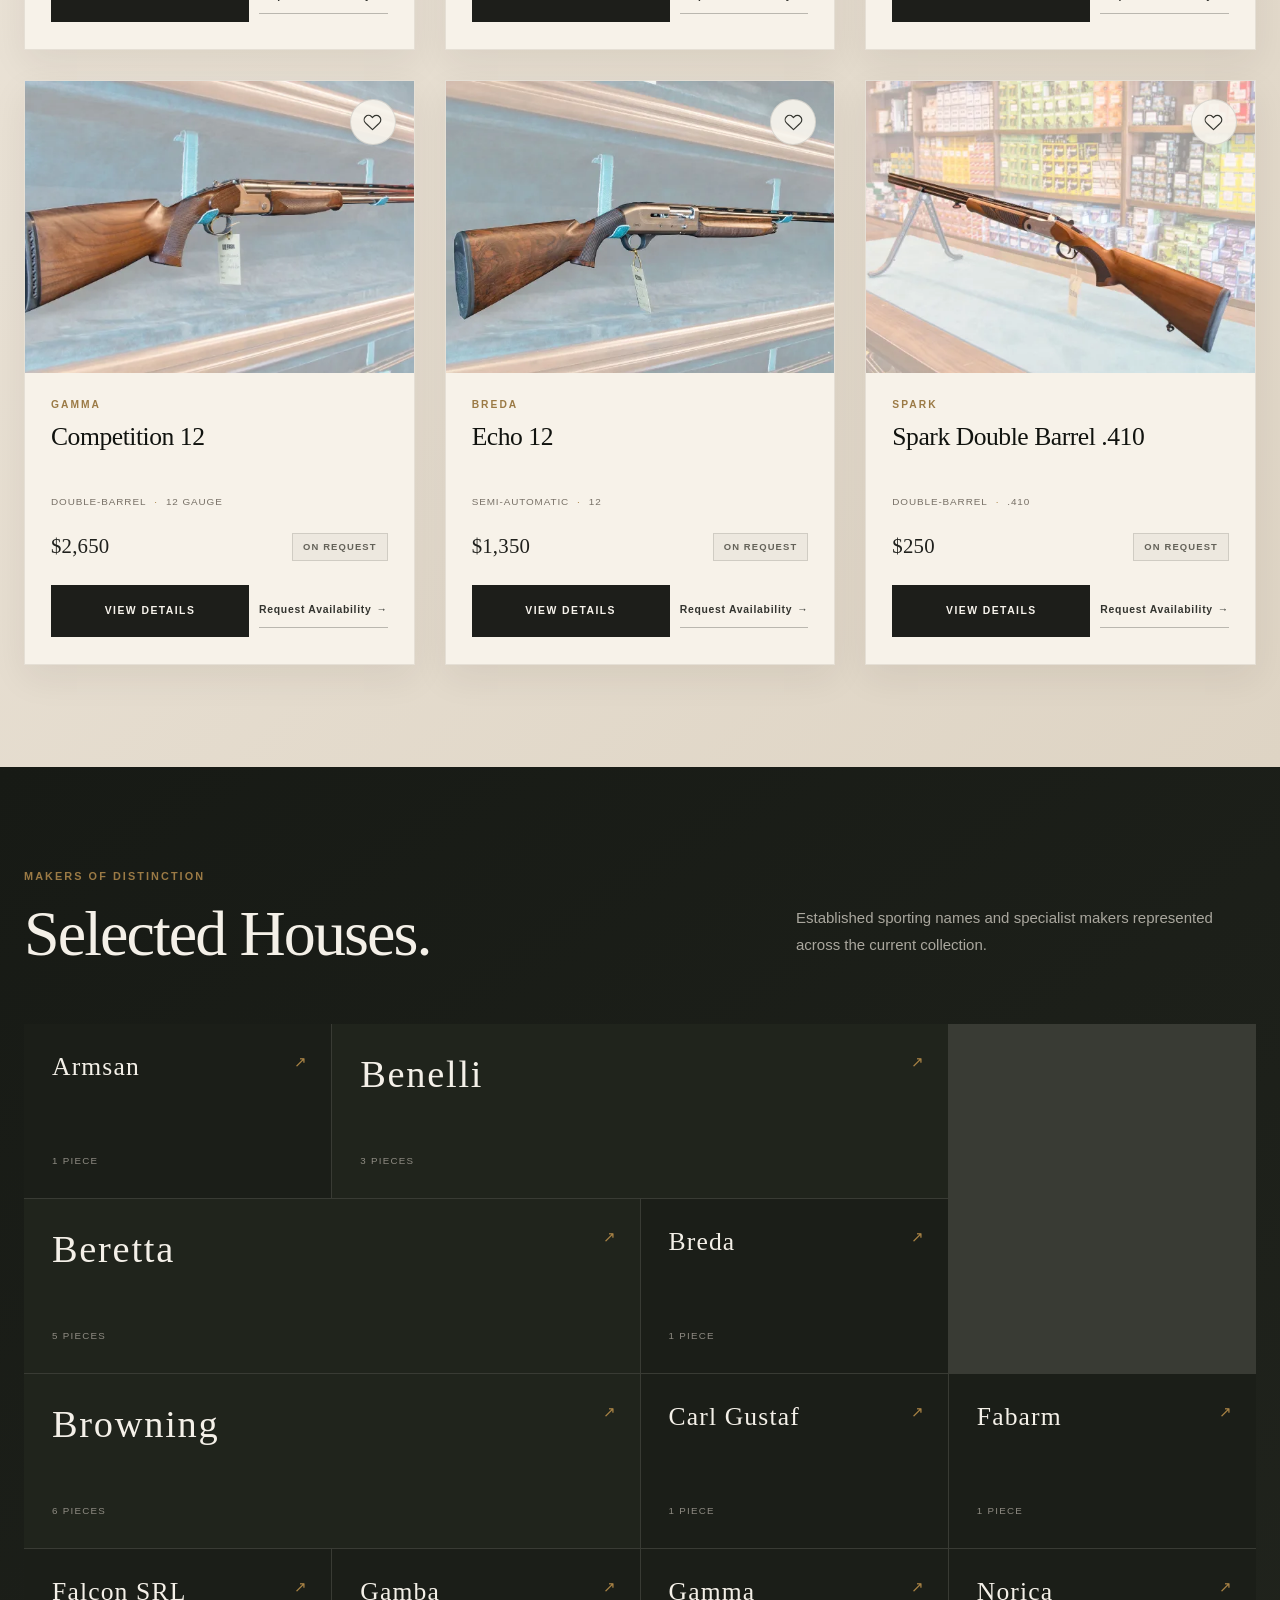
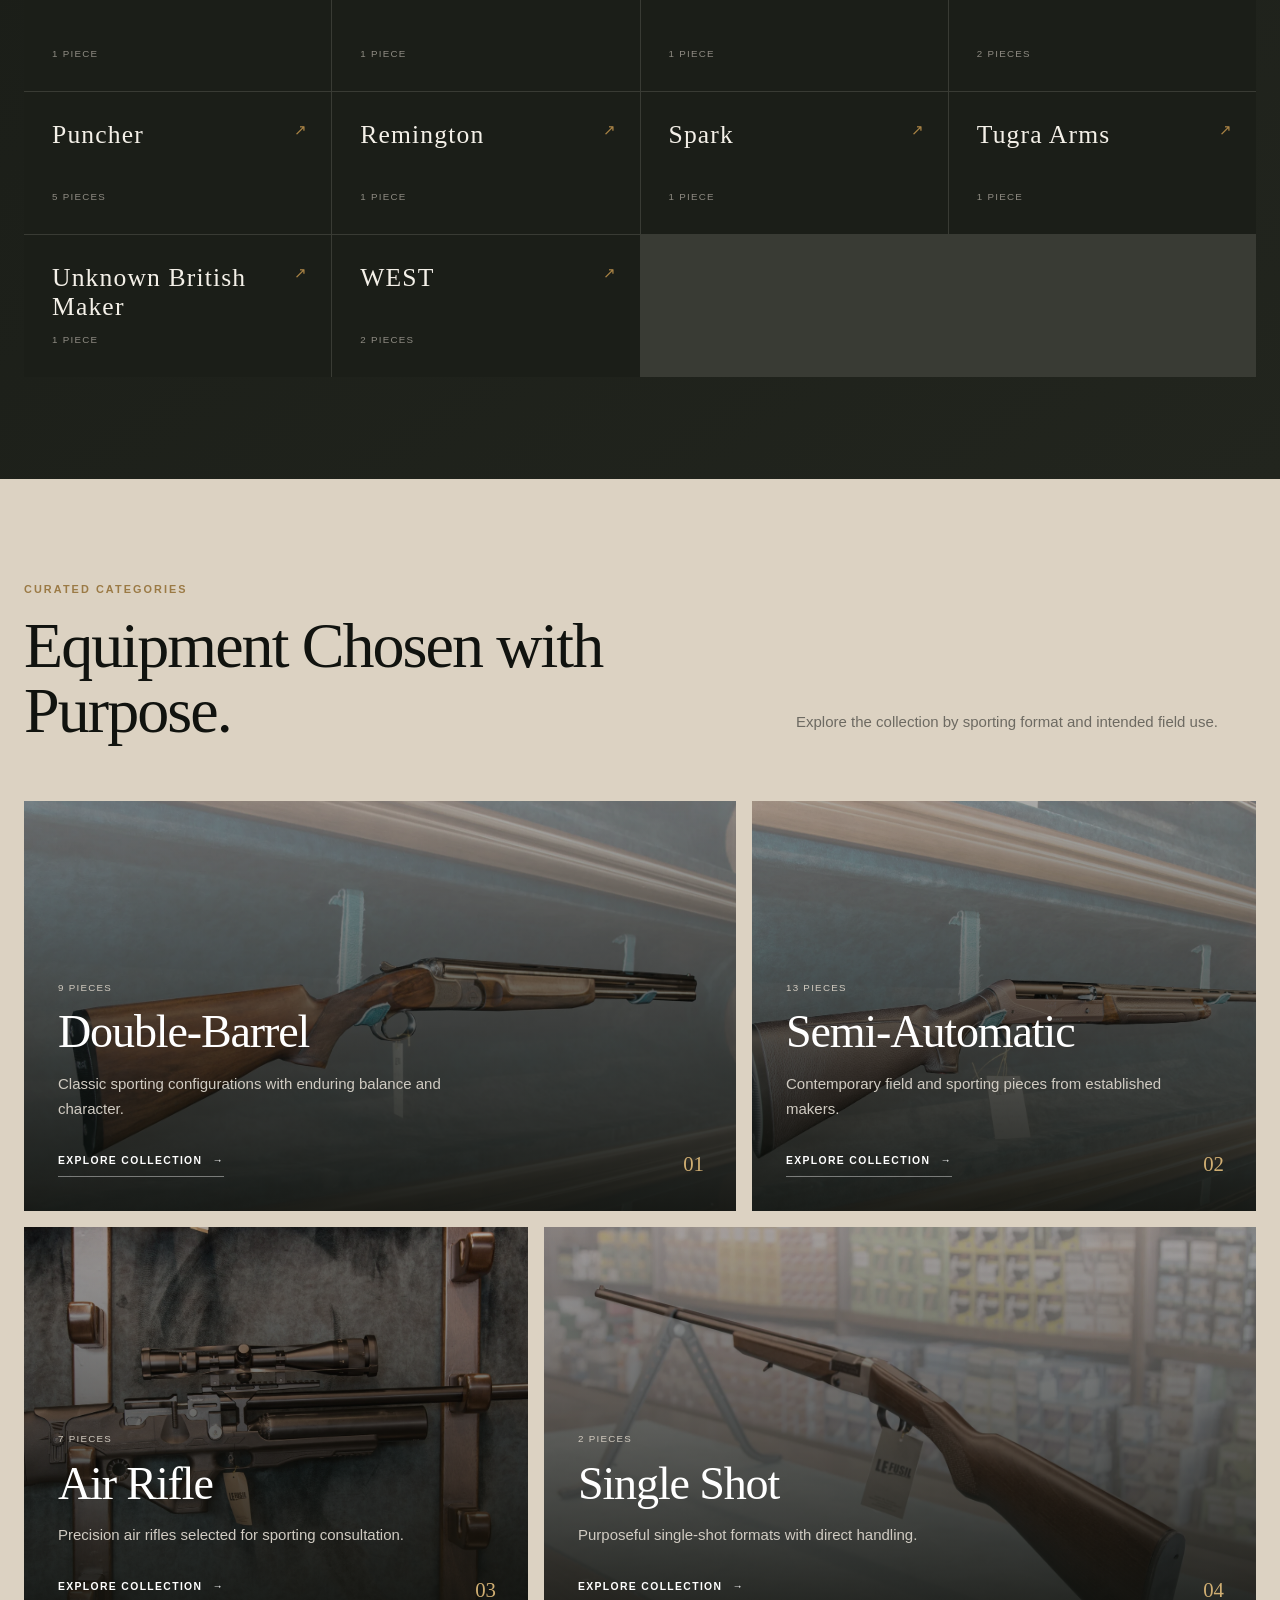
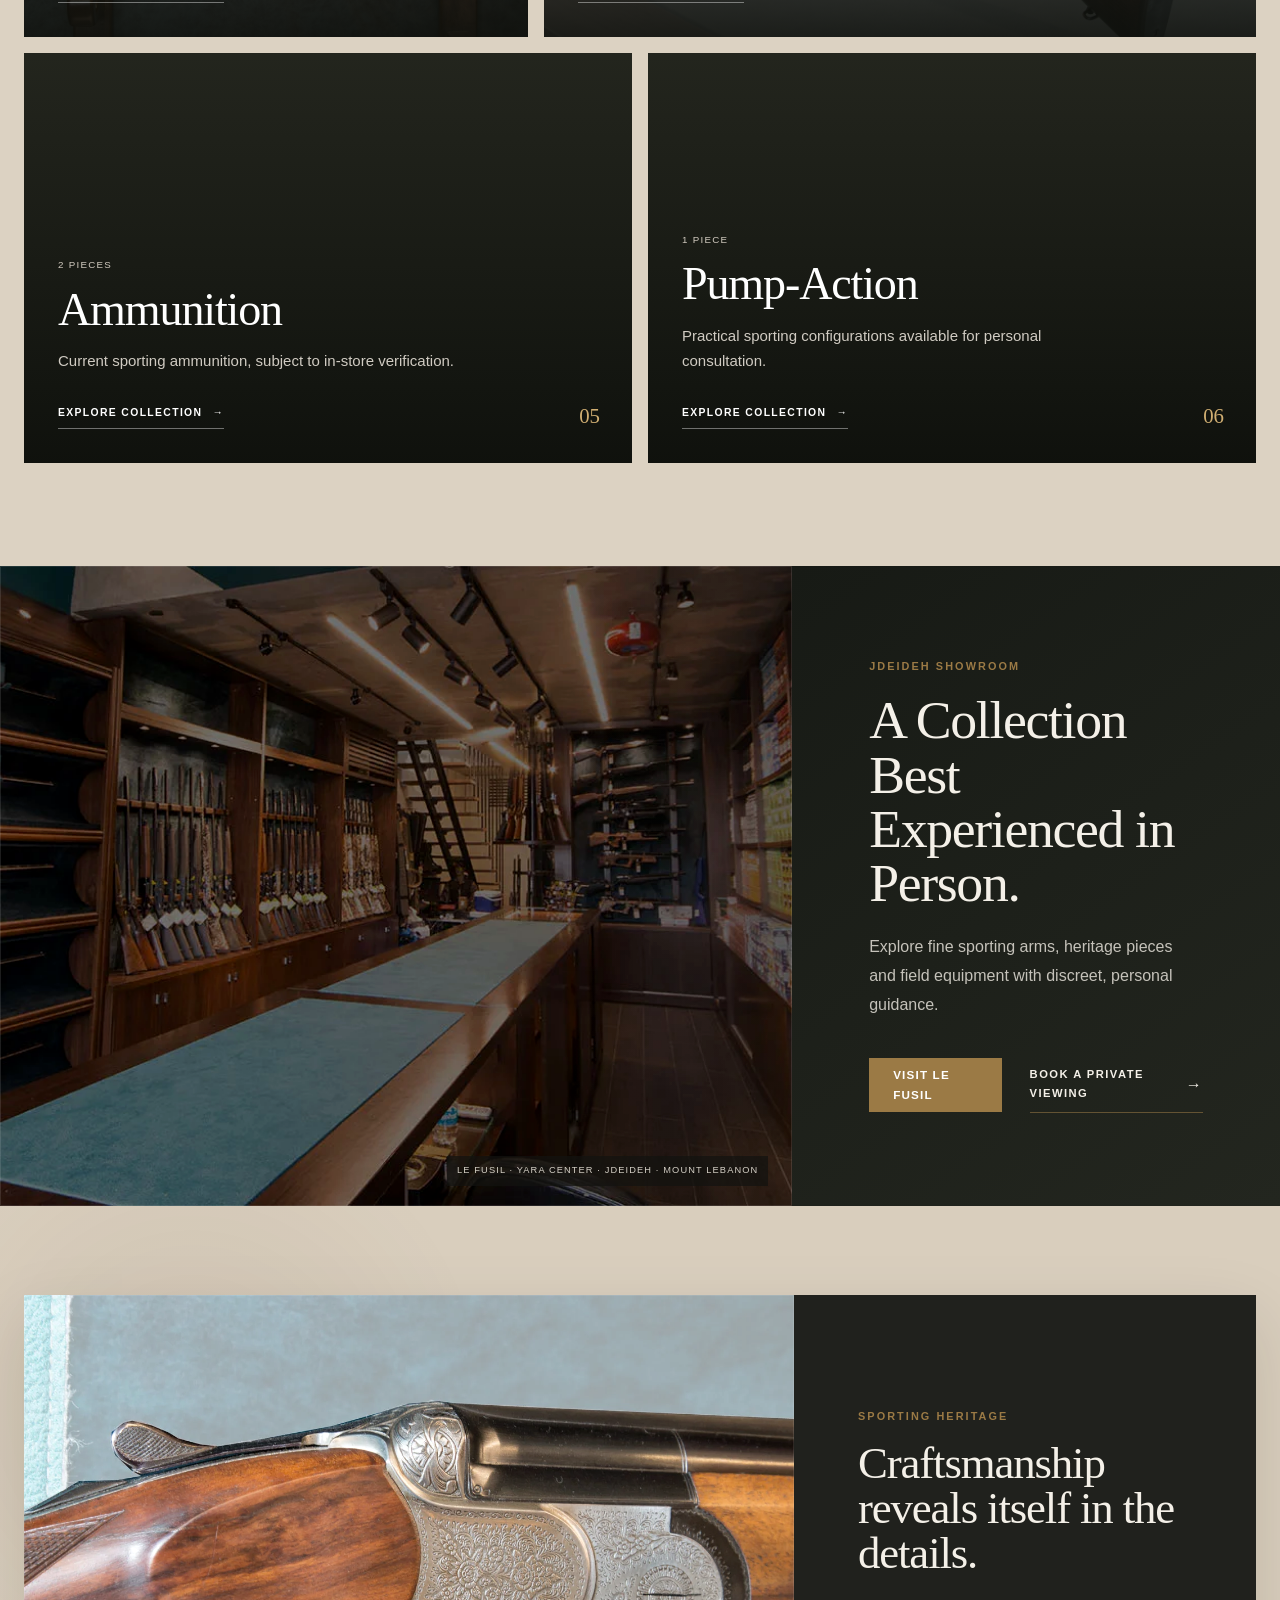
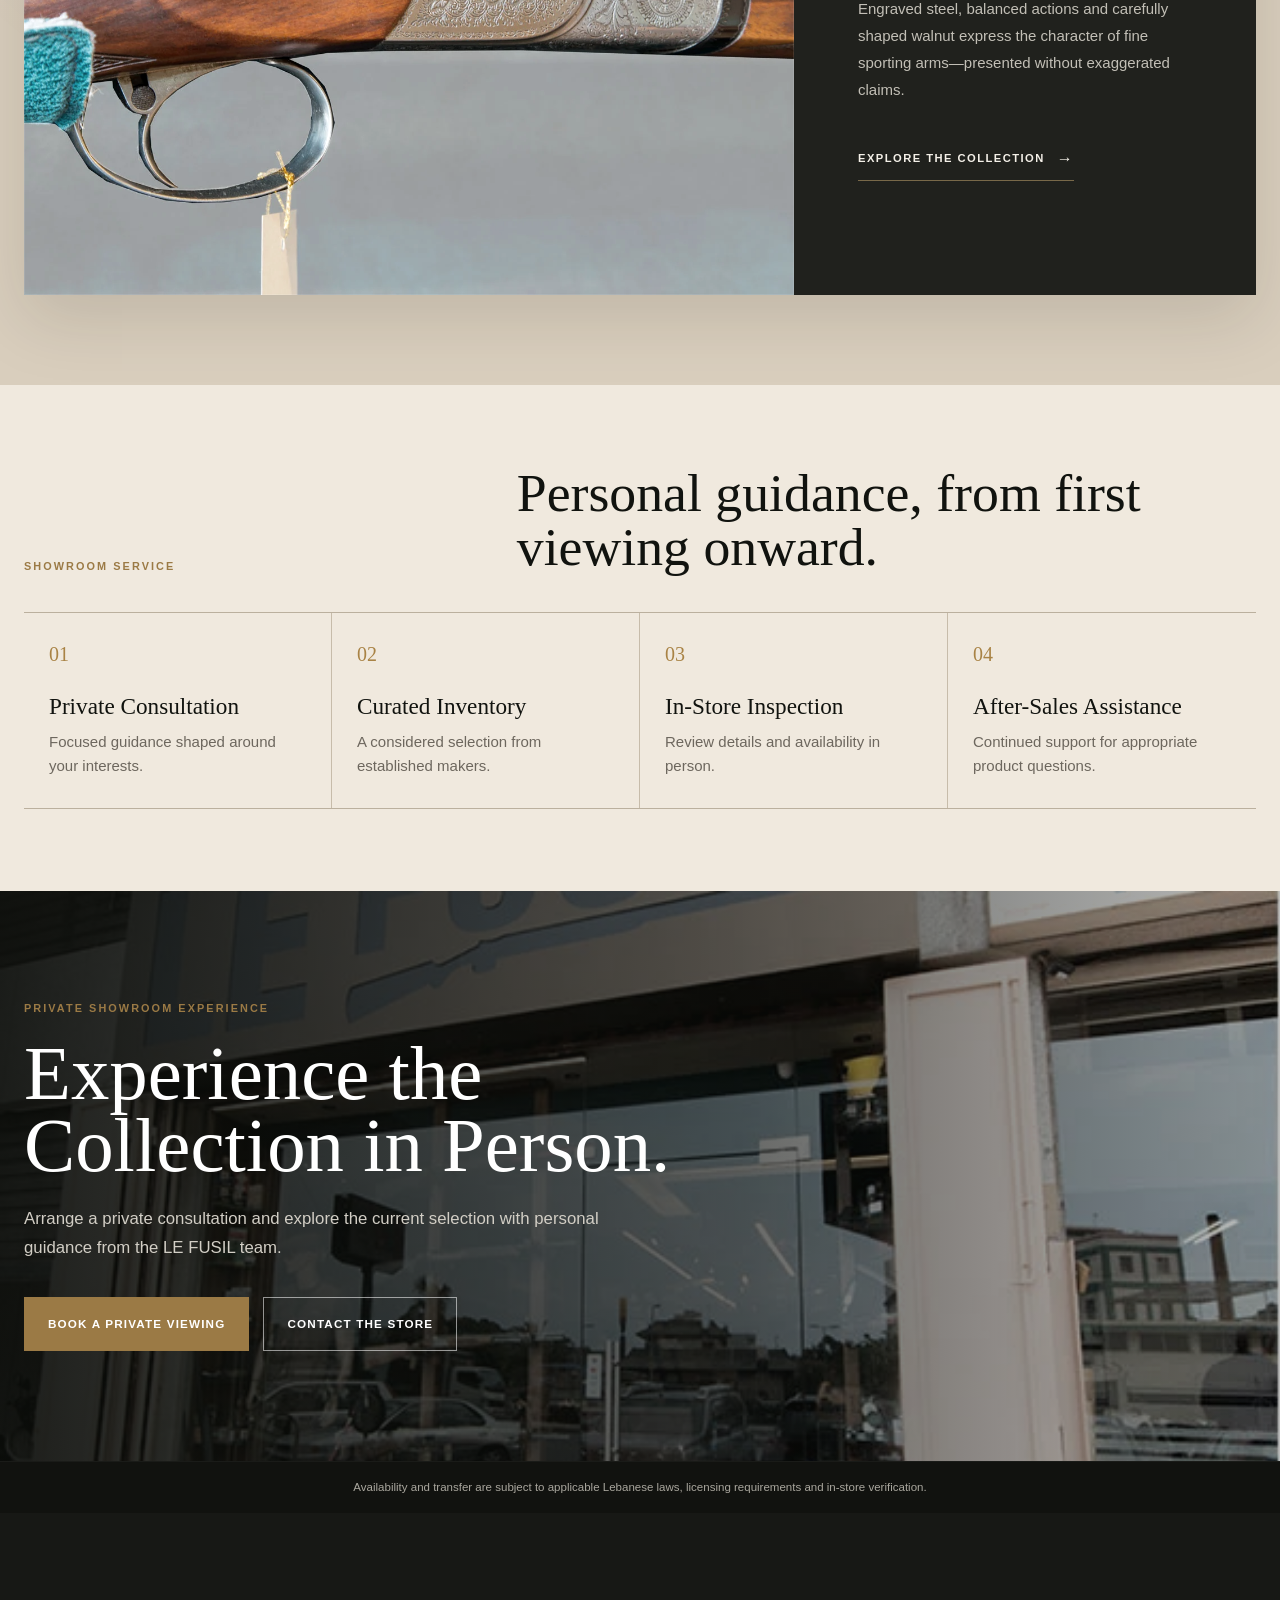
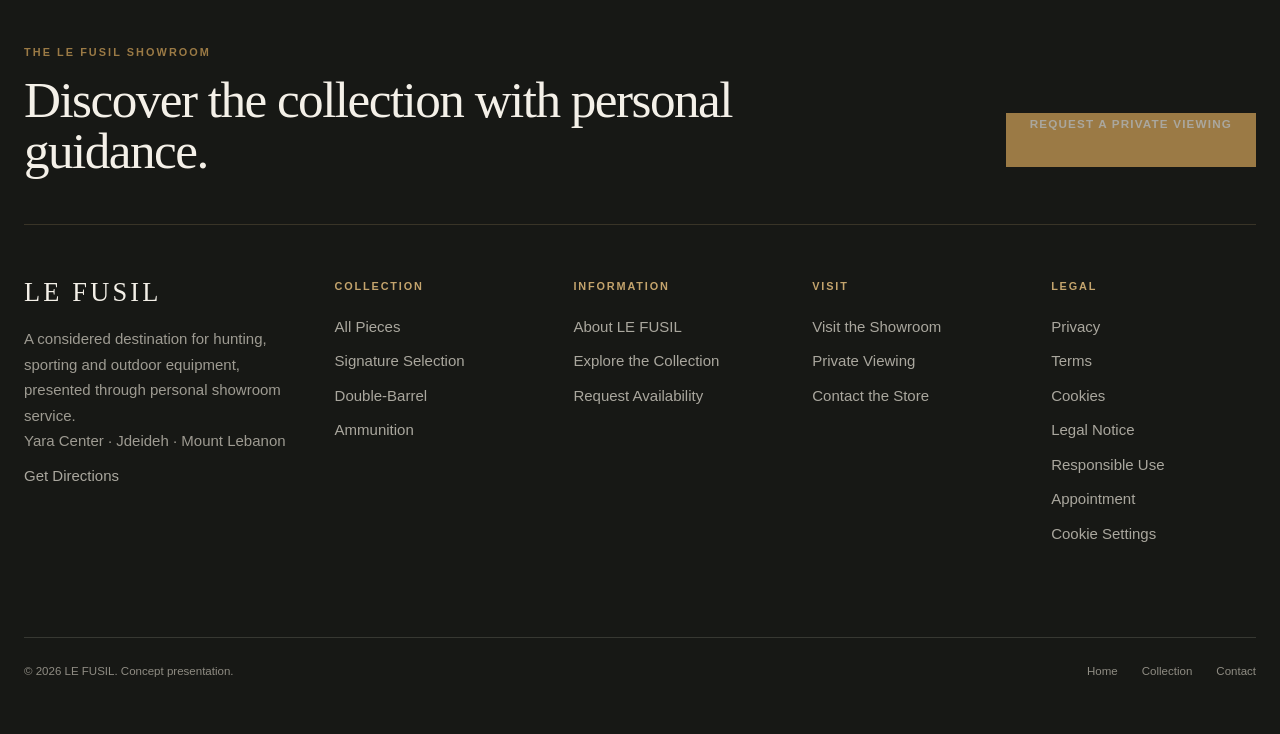
==== commit c242b3b0: "Redesign showroom and private viewing experience" ====
--- a/index.html
+++ b/index.html
@@ -2,7 +2,7 @@
 <html lang="en">
 <head>
   <meta charset="utf-8"><meta name="viewport" content="width=device-width,initial-scale=1"><meta name="theme-color" content="#171815"><meta name="color-scheme" content="light dark"><meta name="referrer" content="strict-origin-when-cross-origin">
-  <title>Premium Sporting Arms &amp; Showroom | LE FUSIL</title><meta name="description" content="Explore LE FUSIL's curated collection of sporting arms and outdoor equipment, presented with personal guidance in its Beirut showroom.">
+  <title>Premium Sporting Arms &amp; Showroom | LE FUSIL</title><meta name="description" content="Explore LE FUSIL's curated collection of sporting arms and outdoor equipment, presented with personal guidance in its Jdeideh showroom.">
   <link rel="canonical" href="https://tabanji.github.io/le-fusil-redesign/"><meta property="og:title" content="Premium Sporting Arms &amp; Showroom | LE FUSIL"><meta property="og:description" content="A curated collection of sporting arms and outdoor equipment, presented with personal showroom guidance."><meta property="og:type" content="website"><meta property="og:url" content="https://tabanji.github.io/le-fusil-redesign/"><meta property="og:image" content="https://tabanji.github.io/le-fusil-redesign/assets/images/showroom/le-fusil-collection-wall.jpg"><meta property="og:image:width" content="1240"><meta property="og:image:height" content="626"><meta property="og:image:alt" content="Fine sporting arms displayed at the LE FUSIL showroom">
   <meta name="twitter:card" content="summary_large_image"><meta name="twitter:title" content="Premium Sporting Arms &amp; Showroom | LE FUSIL"><meta name="twitter:description" content="A curated collection of sporting arms and outdoor equipment, presented with personal showroom guidance."><meta name="twitter:image" content="https://tabanji.github.io/le-fusil-redesign/assets/images/showroom/le-fusil-collection-wall.jpg">
   <link rel="preload" as="image" href="assets/images/showroom/optimized/le-fusil-collection-wall-1240.webp" type="image/webp" fetchpriority="high">
@@ -16,7 +16,7 @@
     <section class="heritage-hero" aria-labelledby="hero-title">
       <picture class="heritage-hero-media" aria-hidden="true"><source type="image/webp" media="(max-width:700px)" srcset="assets/images/showroom/optimized/le-fusil-collection-wall-640.webp"><source type="image/webp" srcset="assets/images/showroom/optimized/le-fusil-collection-wall-1240.webp"><img src="assets/images/showroom/le-fusil-collection-wall.jpg" width="1240" height="626" alt="" fetchpriority="high" decoding="async"></picture>
       <div class="heritage-hero-overlay" aria-hidden="true"></div>
-      <div class="container heritage-hero-copy"><div class="eyebrow">The Art of Sporting Heritage</div><h1 id="hero-title">Fine Sporting Arms.<br><span>Crafted for Generations.</span></h1><p>A curated collection of fine shotguns, sporting rifles and field equipment, presented with personal guidance in our Beirut showroom.</p><div class="actions"><a class="btn" href="shop.html">Explore the Collection</a><a class="btn btn-outline" href="contact.html">Visit the Showroom</a></div><div class="makers-line">Beretta <i>·</i> Benelli <i>·</i> Browning <i>·</i> Heritage Makers</div></div>
+      <div class="container heritage-hero-copy"><div class="eyebrow">The Art of Sporting Heritage</div><h1 id="hero-title">Fine Sporting Arms.<br><span>Crafted for Generations.</span></h1><p>A curated collection of fine shotguns, sporting rifles and field equipment, presented with personal guidance in our Jdeideh showroom.</p><div class="actions"><a class="btn" href="shop.html">Explore the Collection</a><a class="btn btn-outline" href="contact.html">Visit the Showroom</a></div><div class="makers-line">Beretta <i>·</i> Benelli <i>·</i> Browning <i>·</i> Heritage Makers</div></div>
     </section>
 
     <section class="section signature-section" aria-labelledby="signature-title"><div class="container"><div class="signature-heading"><div class="signature-heading-copy"><div class="eyebrow">Signature Collection</div><h2 class="section-title" id="signature-title">Crafted for Generations.</h2><p>Selected sporting pieces defined by craftsmanship, balance and enduring character.</p></div><a class="collection-link" href="shop.html">View Entire Collection <span aria-hidden="true">→</span></a></div><div class="products-grid" id="featuredProducts"></div></div></section>
@@ -25,7 +25,7 @@
 
     <section class="section curated-categories" aria-labelledby="categories-title"><div class="container"><div class="editorial-heading"><div><div class="eyebrow">Curated Categories</div><h2 class="section-title" id="categories-title">Equipment Chosen with Purpose.</h2></div><p>Explore the collection by sporting format and intended field use.</p></div><div class="category-editorial-grid" id="categoryGrid"></div></div></section>
 
-    <section class="showroom-editorial" aria-labelledby="showroom-title"><figure class="showroom-editorial-media reveal"><picture><source type="image/webp" srcset="assets/images/showroom/optimized/le-fusil-showroom-interior-640.webp 640w, assets/images/showroom/optimized/le-fusil-showroom-interior-1240.webp 1240w" sizes="(max-width:900px) 100vw,55vw"><img src="assets/images/showroom/le-fusil-showroom-interior.jpg" width="1240" height="626" loading="lazy" decoding="async" alt="Interior of the LE FUSIL sporting arms showroom in Beirut"></picture><figcaption>The LE FUSIL showroom · Beirut</figcaption></figure><div class="showroom-editorial-copy reveal"><div class="eyebrow">Beirut Showroom</div><h2 id="showroom-title">A Collection Best Experienced in Person.</h2><p>Explore fine sporting arms, heritage pieces and field equipment with discreet, personal guidance.</p><div class="editorial-actions"><a class="btn" href="contact.html">Visit LE FUSIL</a><a class="editorial-link" href="appointment.html">Book a Private Viewing <span aria-hidden="true">→</span></a></div></div></section>
+    <section class="showroom-editorial" aria-labelledby="showroom-title"><figure class="showroom-editorial-media reveal"><picture><source type="image/webp" srcset="assets/images/showroom/optimized/le-fusil-showroom-interior-640.webp 640w, assets/images/showroom/optimized/le-fusil-showroom-interior-1240.webp 1240w" sizes="(max-width:900px) 100vw,55vw"><img src="assets/images/showroom/le-fusil-showroom-interior.jpg" width="1240" height="626" loading="lazy" decoding="async" alt="Interior of the LE FUSIL sporting arms showroom in Jdeideh"></picture><figcaption>LE FUSIL · Yara Center · Jdeideh · Mount Lebanon</figcaption></figure><div class="showroom-editorial-copy reveal"><div class="eyebrow">Jdeideh Showroom</div><h2 id="showroom-title">A Collection Best Experienced in Person.</h2><p>Explore fine sporting arms, heritage pieces and field equipment with discreet, personal guidance.</p><div class="editorial-actions"><a class="btn" href="contact.html">Visit LE FUSIL</a><a class="editorial-link" href="appointment.html">Book a Private Viewing <span aria-hidden="true">→</span></a></div></div></section>
 
     <section class="section collection-editorial" aria-labelledby="heritage-title"><div class="container"><div class="collection-editorial-frame reveal"><div class="collection-editorial-image"><picture><source type="image/webp" srcset="assets/images/products/gamba-bohler-steel-12/optimized/gamba-bohler-steel-12-03-original-640.webp 640w, assets/images/products/gamba-bohler-steel-12/optimized/gamba-bohler-steel-12-03-original-1600.webp 1600w" sizes="(max-width:800px) calc(100vw - 40px),58vw"><img src="assets/images/products/gamba-bohler-steel-12/gamba-bohler-steel-12-03-original.jpg" width="1600" height="1067" loading="lazy" decoding="async" alt="Engraved receiver and walnut stock detail"></picture></div><div class="collection-editorial-copy"><div class="eyebrow">Sporting Heritage</div><h2 id="heritage-title">Craftsmanship reveals itself in the details.</h2><p>Engraved steel, balanced actions and carefully shaped walnut express the character of fine sporting arms—presented without exaggerated claims.</p><a class="editorial-link editorial-link-light" href="shop.html">Explore the Collection <span aria-hidden="true">→</span></a></div></div></div></section>
 
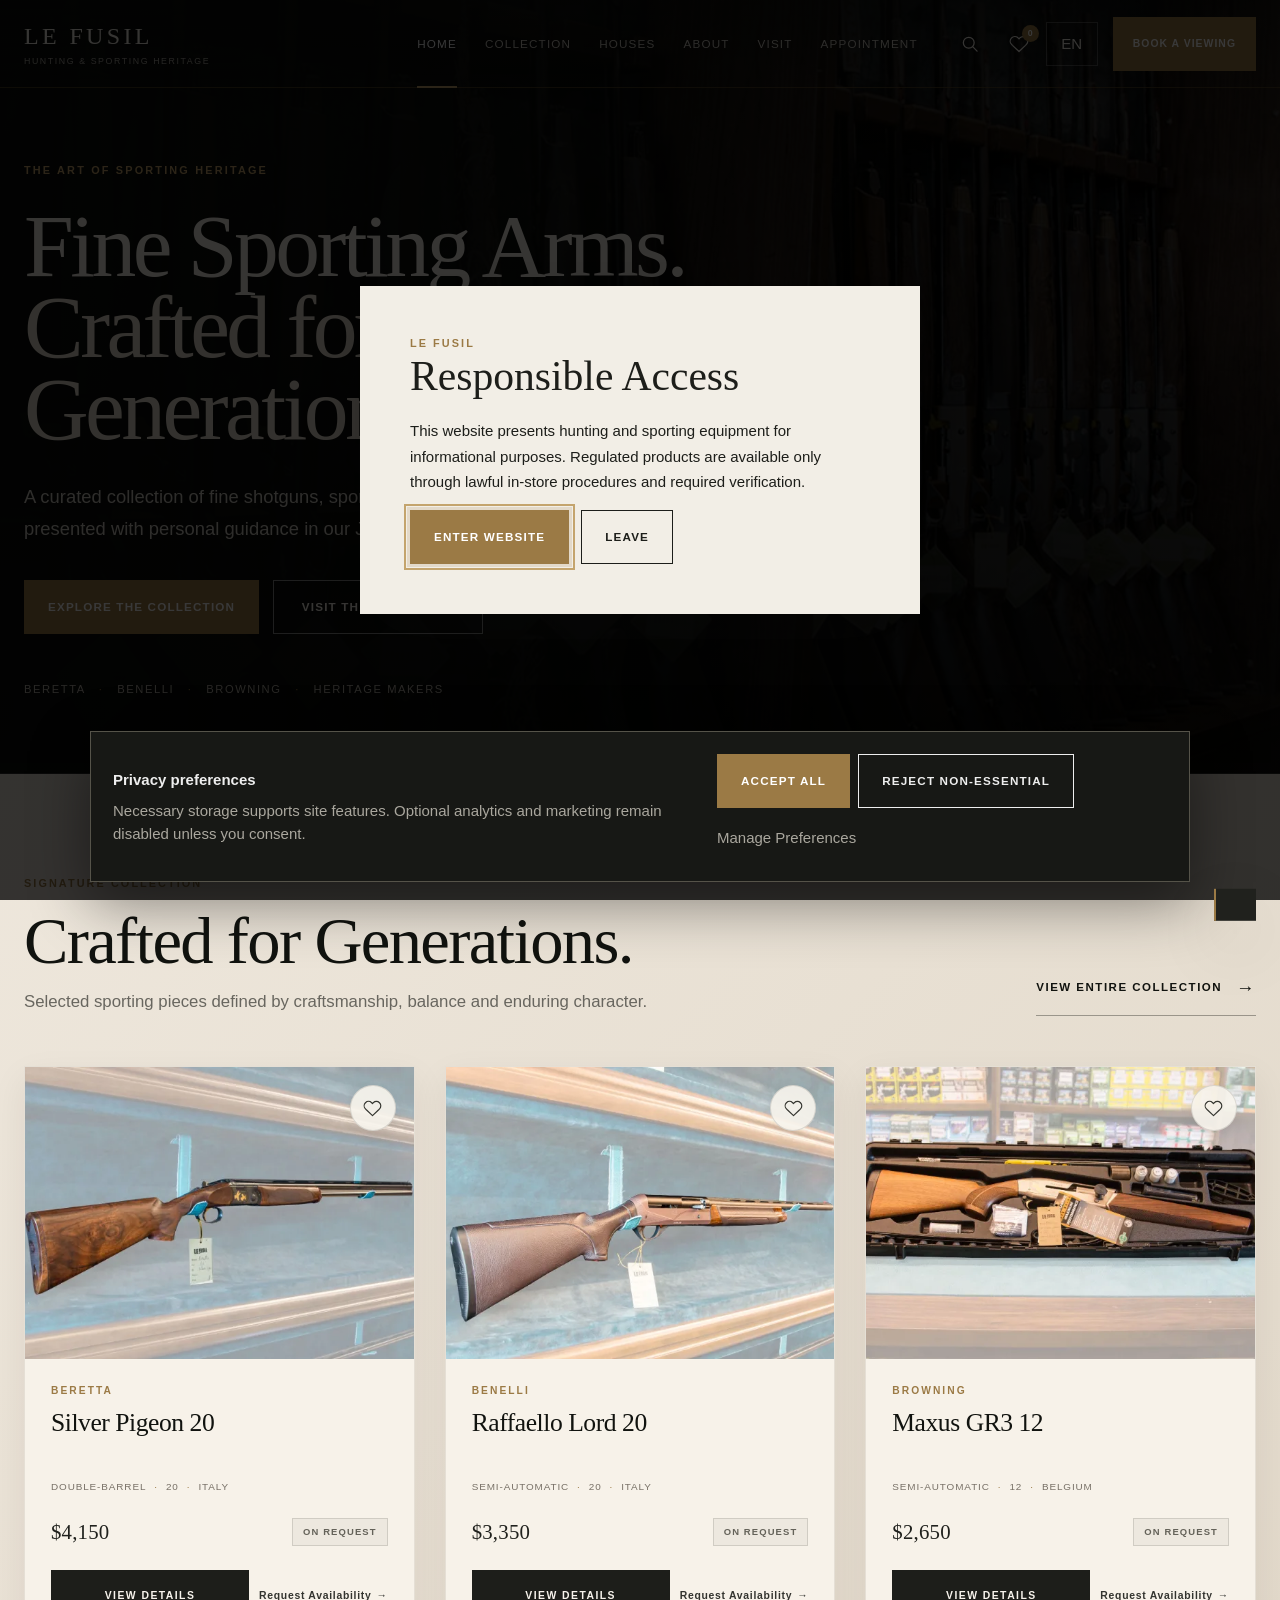
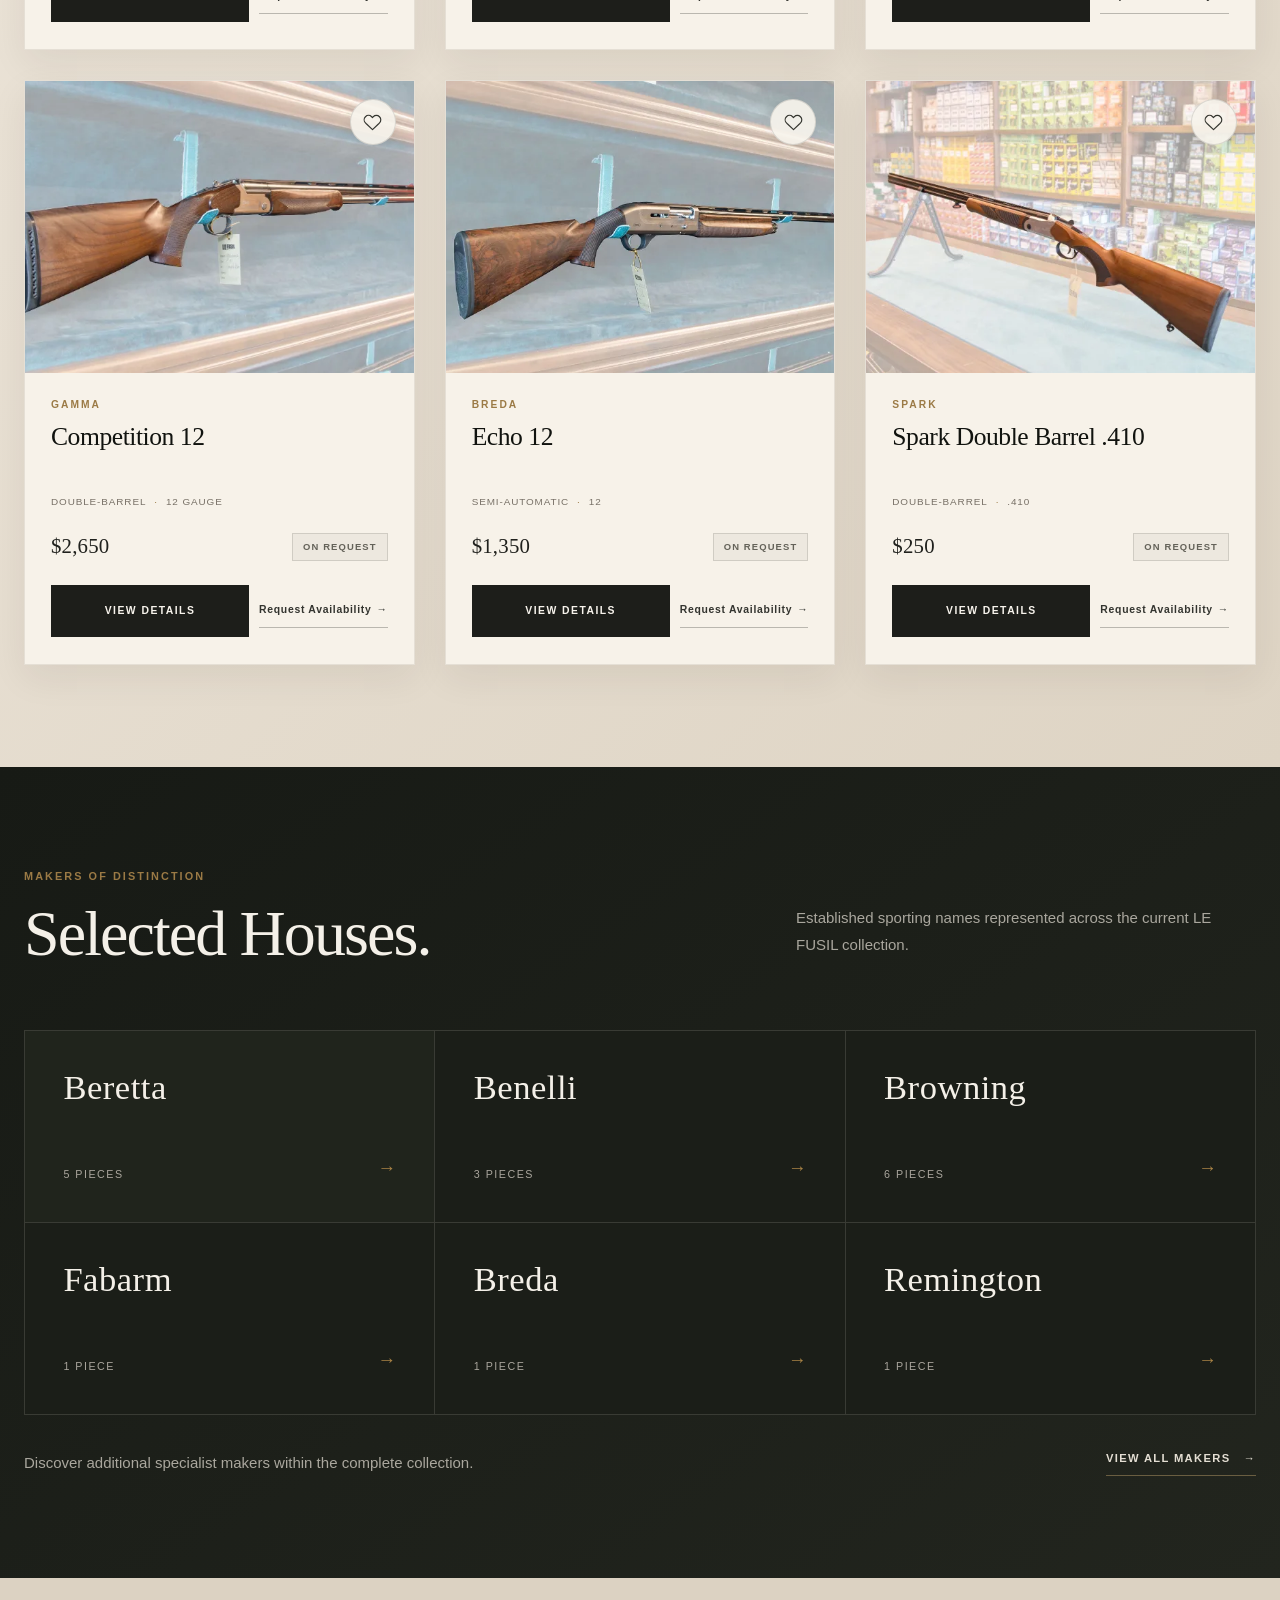
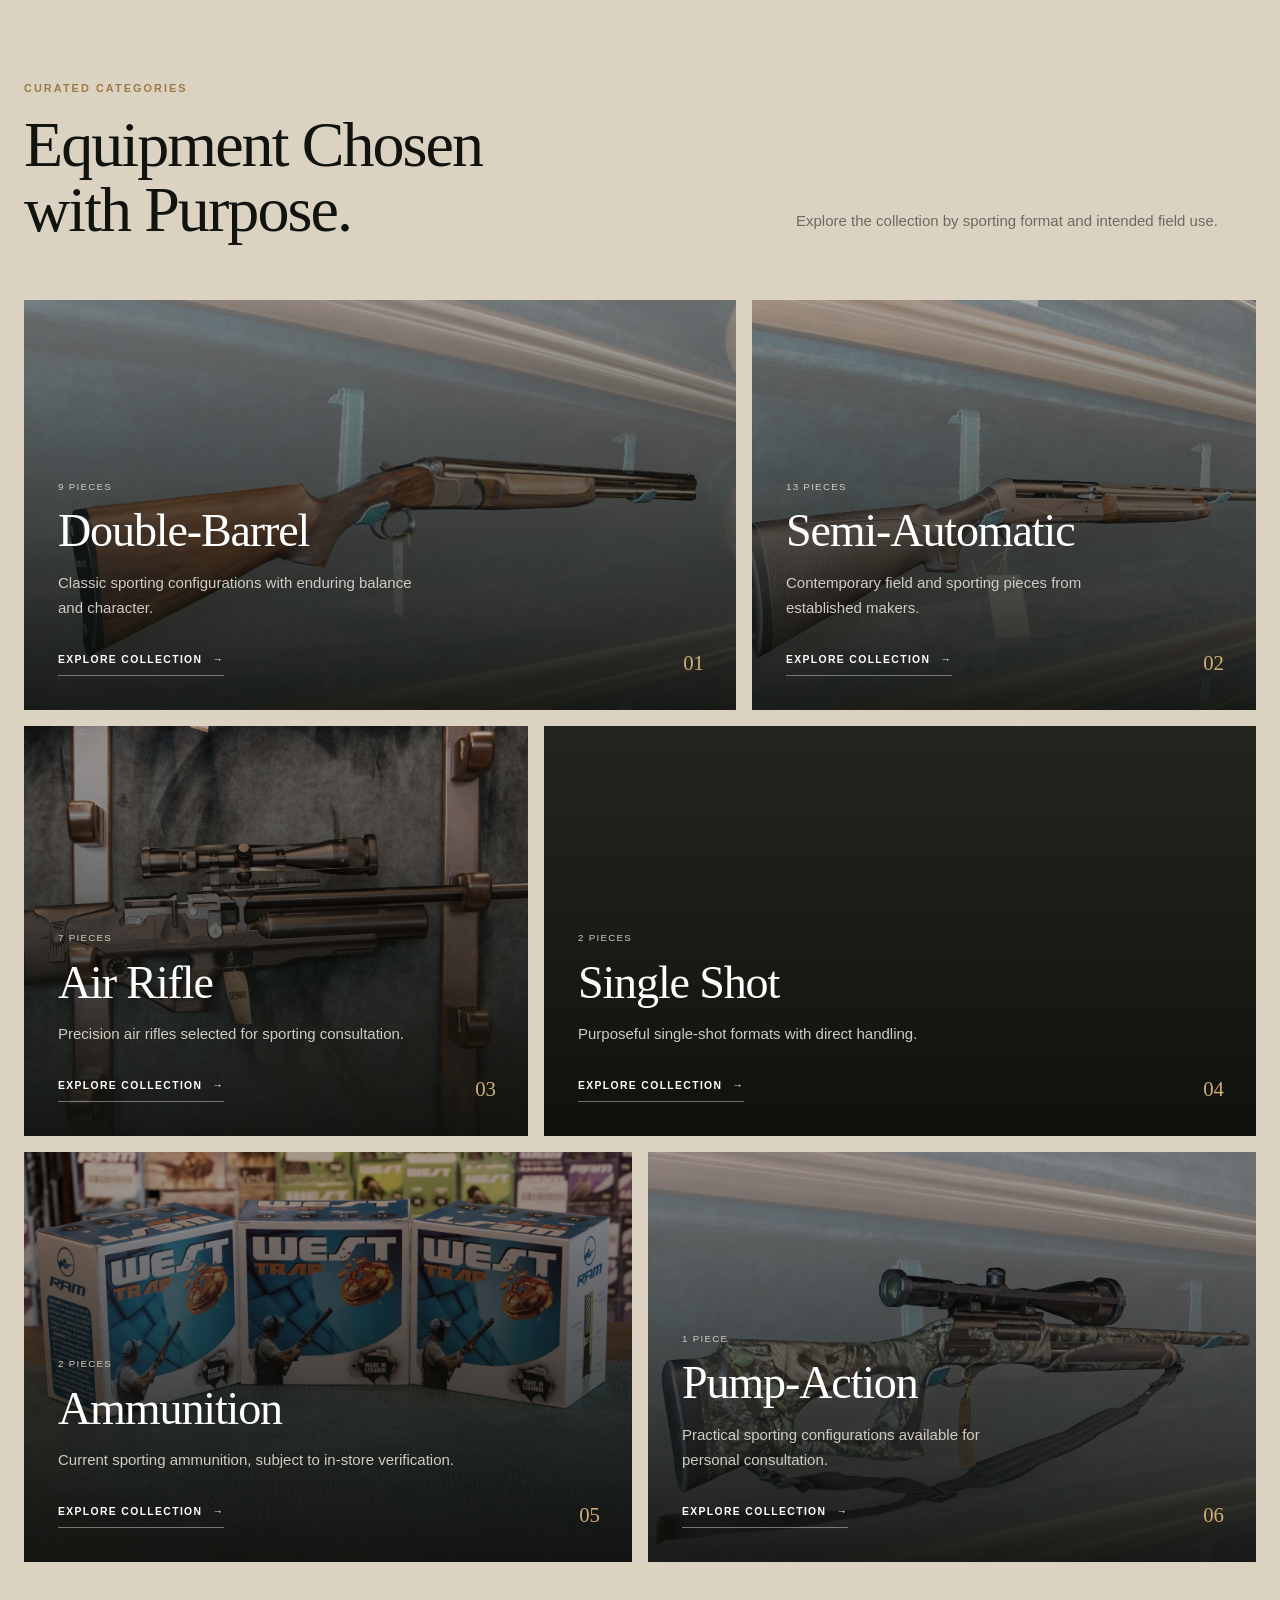
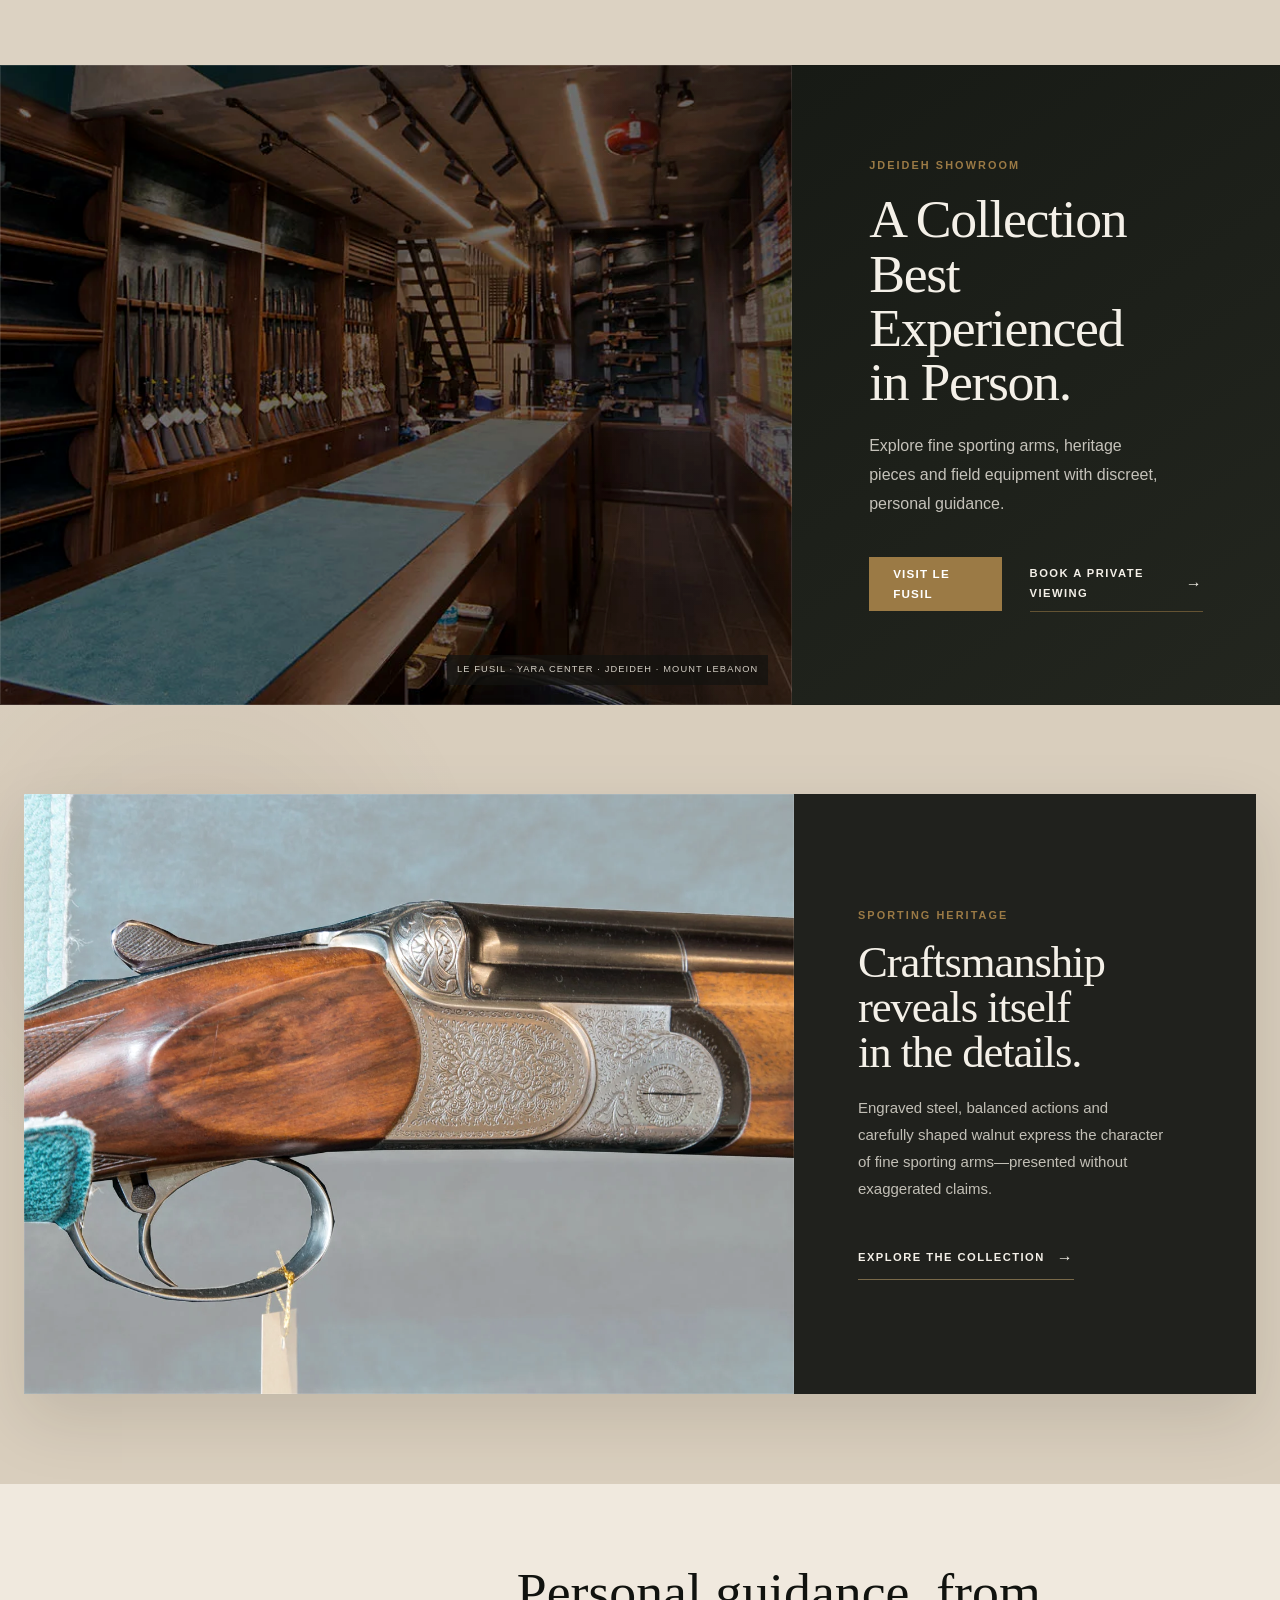
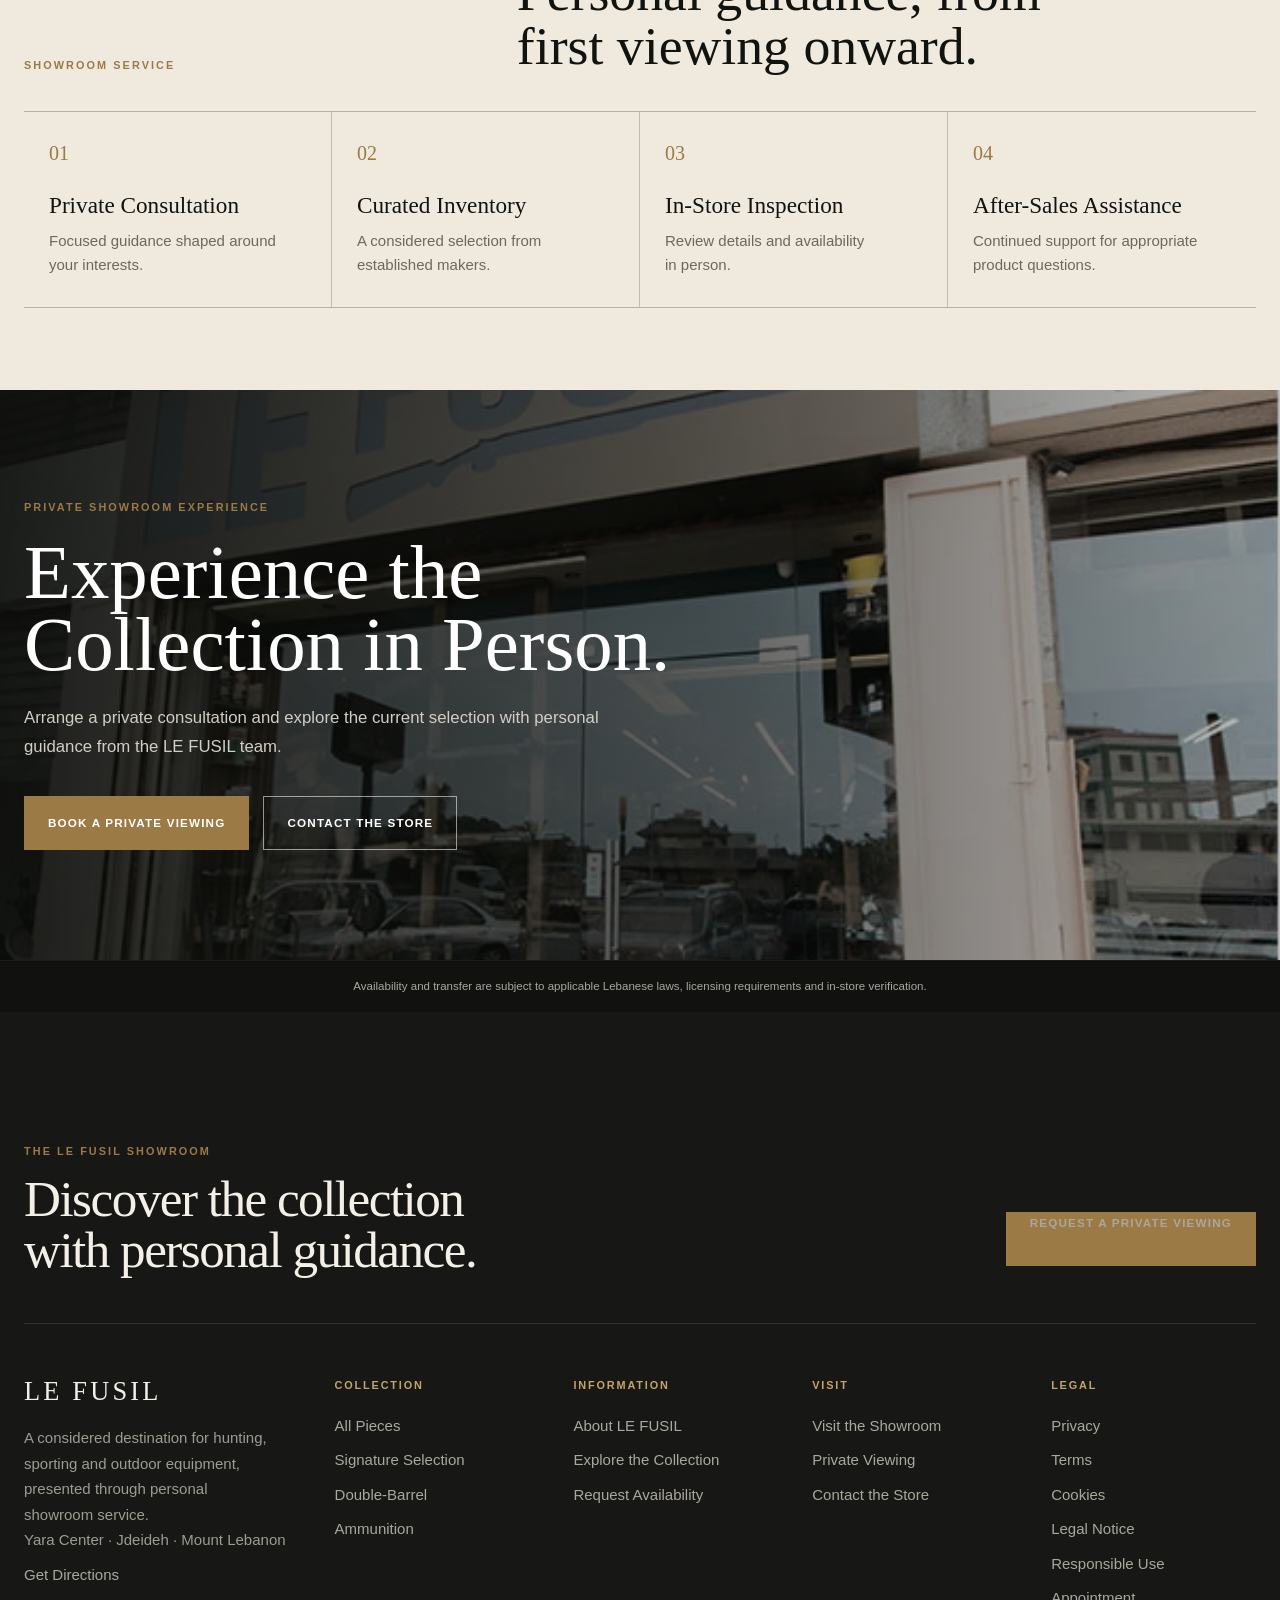
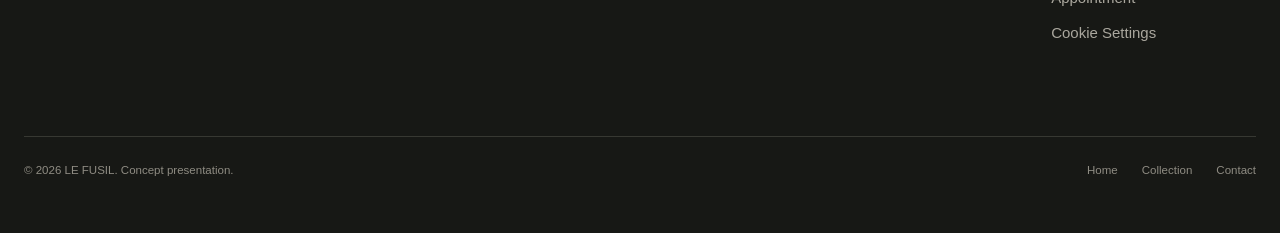
==== commit 980fc1b8: "Curate featured makers on homepage" ====
--- a/index.html
+++ b/index.html
@@ -21,7 +21,7 @@
 
     <section class="section signature-section" aria-labelledby="signature-title"><div class="container"><div class="signature-heading"><div class="signature-heading-copy"><div class="eyebrow">Signature Collection</div><h2 class="section-title" id="signature-title">Crafted for Generations.</h2><p>Selected sporting pieces defined by craftsmanship, balance and enduring character.</p></div><a class="collection-link" href="shop.html">View Entire Collection <span aria-hidden="true">→</span></a></div><div class="products-grid" id="featuredProducts"></div></div></section>
 
-    <section class="section houses-section" aria-labelledby="houses-title"><div class="container"><div class="editorial-heading"><div><div class="eyebrow">Makers of Distinction</div><h2 class="section-title" id="houses-title">Selected Houses.</h2></div><p>Established sporting names and specialist makers represented across the current collection.</p></div><div class="houses-grid" id="brandGrid"></div></div></section>
+    <section class="section houses-section" aria-labelledby="houses-title"><div class="container"><div class="editorial-heading"><div><div class="eyebrow">Makers of Distinction</div><h2 class="section-title" id="houses-title">Selected Houses.</h2></div><p>Established sporting names represented across the current LE FUSIL collection.</p></div><div class="houses-grid" id="brandGrid"></div><div class="houses-footer"><p>Discover additional specialist makers within the complete collection.</p><a class="houses-all-link" href="shop.html">View All Makers <span aria-hidden="true">→</span></a></div></div></section>
 
     <section class="section curated-categories" aria-labelledby="categories-title"><div class="container"><div class="editorial-heading"><div><div class="eyebrow">Curated Categories</div><h2 class="section-title" id="categories-title">Equipment Chosen with Purpose.</h2></div><p>Explore the collection by sporting format and intended field use.</p></div><div class="category-editorial-grid" id="categoryGrid"></div></div></section>
 
@@ -34,5 +34,5 @@
     <section class="final-cta" aria-labelledby="final-title"><picture aria-hidden="true"><source type="image/webp" srcset="assets/images/showroom/optimized/le-fusil-storefront-480.webp 480w, assets/images/showroom/optimized/le-fusil-storefront-600.webp 600w"><img src="assets/images/showroom/le-fusil-storefront.jpg" width="600" height="399" loading="lazy" decoding="async" alt=""></picture><div class="final-cta-overlay" aria-hidden="true"></div><div class="container final-cta-copy"><div class="eyebrow">Private Showroom Experience</div><h2 id="final-title">Experience the Collection in Person.</h2><p>Arrange a private consultation and explore the current selection with personal guidance from the LE FUSIL team.</p><div class="actions"><a class="btn" href="appointment.html">Book a Private Viewing</a><a class="btn btn-outline" href="contact.html">Contact the Store</a></div></div></section>
   </main>
   <div id="siteFooter"></div>
-  <script defer src="data/products.js"></script><script defer src="js/site-config.js"></script><script defer src="data/translations/en.js"></script><script defer src="data/translations/ar.js"></script><script defer src="data/translations/fr.js"></script><script defer src="js/locale-router.js"></script><script defer src="js/components.js"></script><script defer src="js/global.js"></script><script defer src="js/index.js"></script><script defer src="js/i18n.js"></script><script defer src="js/seo-localization.js"></script><script defer src="js/consent-manager.js"></script><script defer src="js/analytics-events.js"></script>
+  <script defer src="data/products.js"></script><script defer src="data/homepage-config.js"></script><script defer src="js/site-config.js"></script><script defer src="data/translations/en.js"></script><script defer src="data/translations/ar.js"></script><script defer src="data/translations/fr.js"></script><script defer src="data/translations/homepage.js"></script><script defer src="js/locale-router.js"></script><script defer src="js/components.js"></script><script defer src="js/global.js"></script><script defer src="js/index.js"></script><script defer src="js/i18n.js"></script><script defer src="js/seo-localization.js"></script><script defer src="js/consent-manager.js"></script><script defer src="js/analytics-events.js"></script>
 </body></html>
--- a/css/homepage-redesign.css
+++ b/css/homepage-redesign.css
@@ -16,4 +16,23 @@
 @media(max-width:800px){.heritage-hero{min-height:760px;align-items:flex-end}.heritage-hero-media img{object-position:62% center}.heritage-hero-overlay{background:linear-gradient(180deg,rgba(9,11,8,.3),rgba(9,11,8,.67) 40%,rgba(9,11,8,.97))}.heritage-hero-copy{padding:150px 24px 62px}.heritage-hero h1{font-size:clamp(3.2rem,11vw,5.2rem)}.heritage-hero-copy>p{font-size:1.05rem}.houses-grid{grid-template-columns:repeat(2,1fr)}.house-featured{grid-column:span 1}.category-editorial:nth-child(n){grid-column:span 12;min-height:370px}.benefits-heading{display:block}.benefits-heading h2{margin-top:14px}.showroom-editorial-copy{padding-block:60px}.home-page .footer-grid{grid-template-columns:repeat(2,1fr)}}
 @media(max-width:560px){.home-page .nav{min-height:72px}.heritage-hero{min-height:720px}.heritage-hero-copy{padding:130px 22px 46px}.heritage-hero h1{font-size:clamp(2.6rem,12vw,4rem);line-height:.96}.heritage-hero-copy>p{margin-top:24px;font-size:1rem;line-height:1.6}.heritage-hero .actions,.final-cta .actions{display:grid}.heritage-hero .btn{width:100%;min-width:0}.makers-line{margin-top:30px;line-height:1.8}.home-page .section{padding-block:72px}.signature-heading .section-title{font-size:clamp(2.8rem,13vw,4rem)}.home-page .card-actions{grid-template-columns:1fr}.home-page .card-secondary{justify-self:start}.houses-grid{grid-template-columns:1fr 1fr}.house-link,.house-featured{min-height:125px;padding:22px}.house-link b{inset:20px 18px auto auto}.category-editorial:nth-child(n){min-height:340px}.category-content{padding:25px}.category-number{right:24px;bottom:27px}.benefits-block{padding:64px 0}.benefits-grid{grid-template-columns:1fr}.benefits-grid article{border-inline-end:0;border-bottom:1px solid #c7bcaa}.final-cta{min-height:600px}.final-cta-overlay{background:linear-gradient(180deg,rgba(11,13,10,.35),rgba(11,13,10,.96))}.final-cta h2{font-size:clamp(3rem,13vw,4.5rem)}.home-page .footer-grid{grid-template-columns:1fr 1fr;gap:24px}.home-page .footer{padding-top:48px}}
 html[dir="rtl"] .heritage-hero-overlay,html[dir="rtl"] .final-cta-overlay{transform:scaleX(-1)}html[dir="rtl"] .heritage-hero-copy,html[dir="rtl"] .final-cta-copy{text-align:right}html[dir="rtl"] .category-number{right:auto;left:32px}html[dir="rtl"] .house-link b{right:auto;left:24px}
+
+/* Curated editorial houses: deliberately limited by homepage configuration. */
+.houses-section .editorial-heading{margin-bottom:clamp(42px,5vw,68px)}
+.houses-grid{grid-template-columns:repeat(3,minmax(0,1fr));gap:0;border-top:1px solid #393b34;border-inline-start:1px solid #393b34;background:transparent}
+.house-link,.house-featured{min-height:clamp(180px,15vw,230px);padding:clamp(28px,3vw,42px);border:0;border-inline-end:1px solid #393b34;border-bottom:1px solid #393b34;background:#1b1e18}
+.house-featured{grid-column:auto;background:#20241c}
+.house-link span,.house-featured span{max-width:80%;font:400 clamp(1.85rem,2.7vw,3rem)/1.05 var(--serif);letter-spacing:.015em}
+.house-link small{color:#aaa69d;font-size:.67rem;letter-spacing:.14em}
+.house-link b{inset:auto clamp(26px,3vw,42px) clamp(27px,3vw,40px) auto;font-size:1.15rem;transition:color 220ms ease-out,transform 220ms ease-out}
+.houses-footer{display:flex;align-items:center;justify-content:space-between;gap:40px;padding-top:34px}
+.houses-footer p{max-width:580px;margin:0;color:#aaa79e;line-height:1.7}
+.houses-all-link{display:inline-flex;flex:0 0 auto;align-items:center;gap:13px;padding-bottom:7px;border-bottom:1px solid rgba(196,164,109,.45);color:#e4ded3;font-size:.7rem;font-weight:700;letter-spacing:.12em;text-transform:uppercase}
+.houses-all-link span{transition:transform 220ms ease-out}
+@media(hover:hover) and (pointer:fine){.house-link:hover{background:#272b23;transform:translateY(-2px)}.house-link:hover b{color:var(--accent-light);transform:translateX(4px)}.houses-all-link:hover{color:var(--accent-light);border-color:var(--accent-light)}.houses-all-link:hover span{transform:translateX(4px)}}
+@media(max-width:1024px){.houses-grid{grid-template-columns:repeat(2,minmax(0,1fr))}.house-link,.house-featured{min-height:180px}}
+@media(max-width:560px){.houses-grid{grid-template-columns:repeat(2,minmax(0,1fr))}.house-link,.house-featured{min-height:142px;padding:22px 18px}.house-link span,.house-featured span{max-width:100%;font-size:clamp(1.35rem,7vw,1.85rem)}.house-link small{font-size:.58rem;letter-spacing:.09em}.house-link b{right:18px;bottom:20px}.houses-footer{align-items:flex-start;flex-direction:column;gap:22px;padding-top:28px}.houses-all-link{min-height:44px}}
+@media(max-width:340px){.house-link,.house-featured{min-height:136px;padding-inline:15px}.house-link span,.house-featured span{font-size:1.25rem}}
+html[dir="rtl"] .house-link b{right:auto;left:clamp(18px,3vw,42px);transform:scaleX(-1)}html[dir="rtl"] .house-link:hover b{transform:scaleX(-1) translateX(4px)}html[dir="rtl"] .house-link span{direction:ltr;text-align:right}html[dir="rtl"] .houses-all-link span{transform:scaleX(-1)}
+@media(prefers-reduced-motion:reduce){.house-link,.house-link b,.houses-all-link span{transition:none!important}.house-link:hover{transform:none}}
 @media(prefers-reduced-motion:reduce){.category-editorial>img{transition:none!important}}
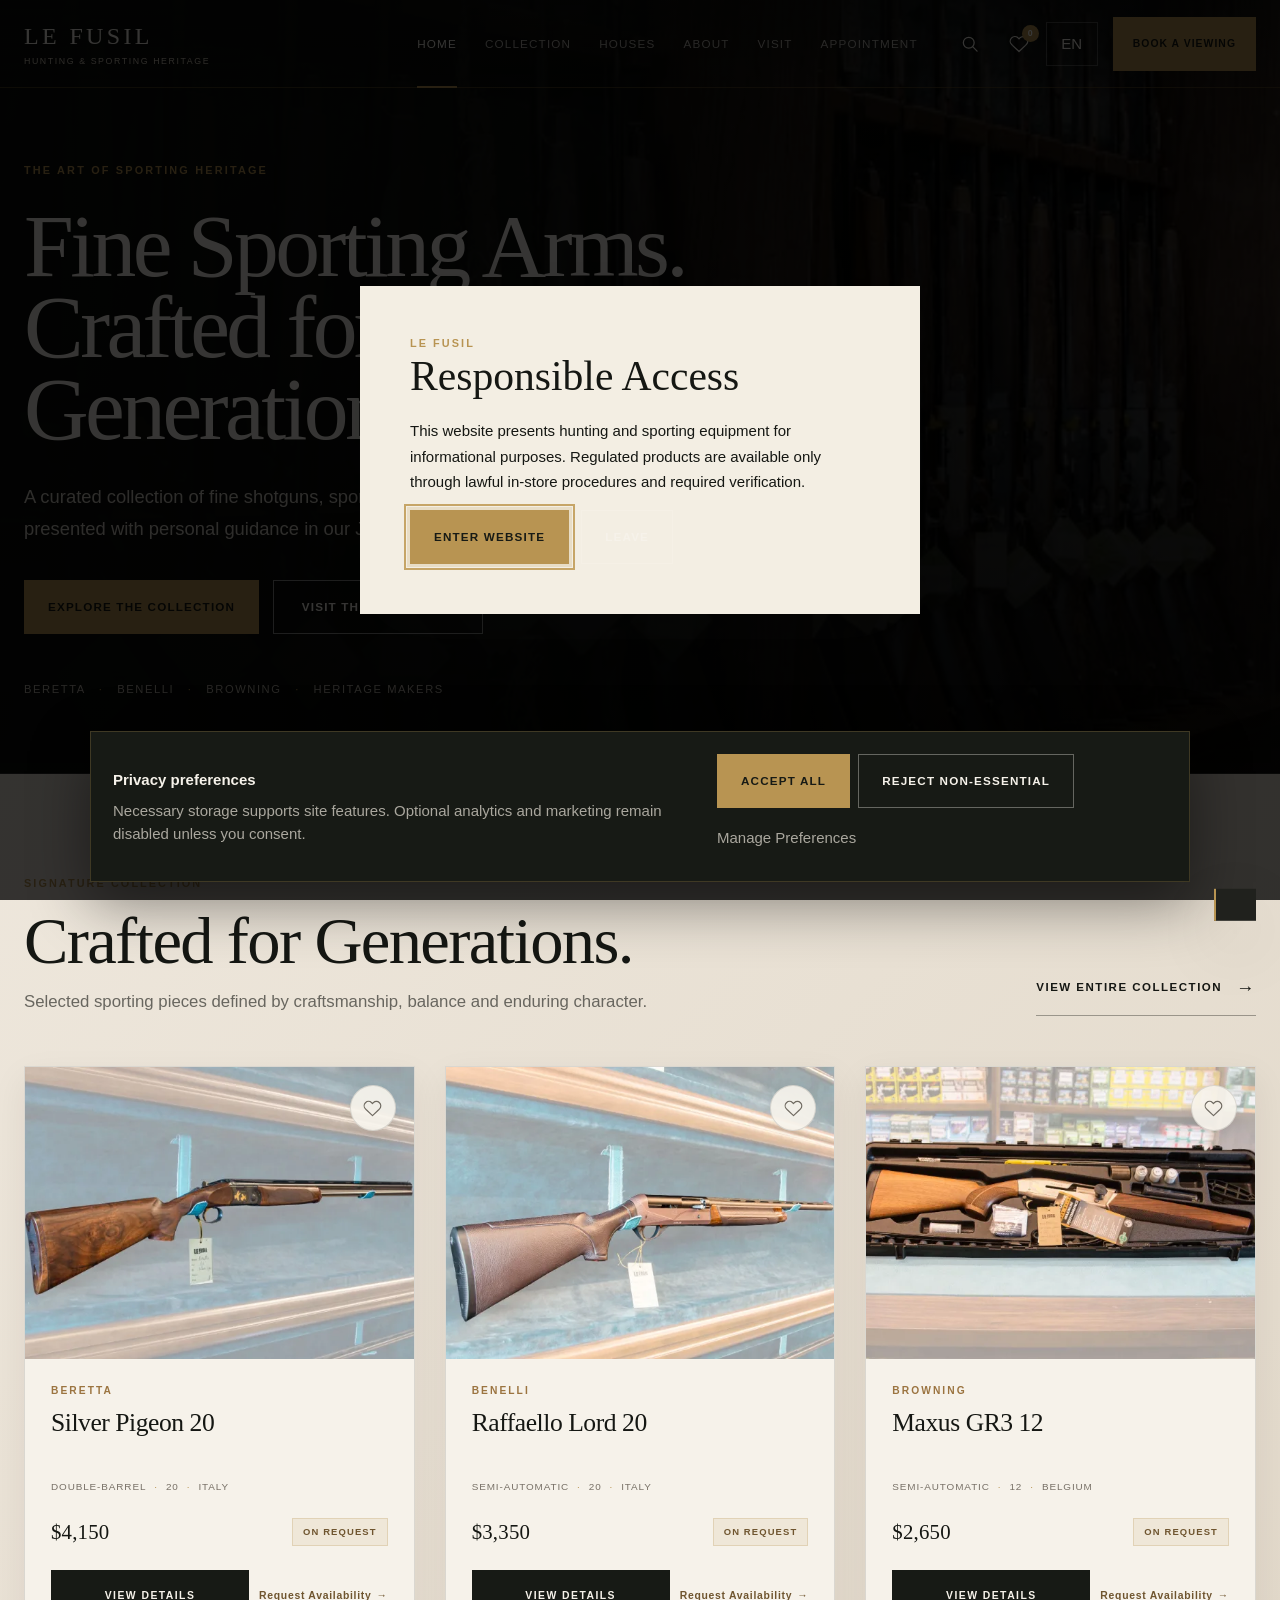
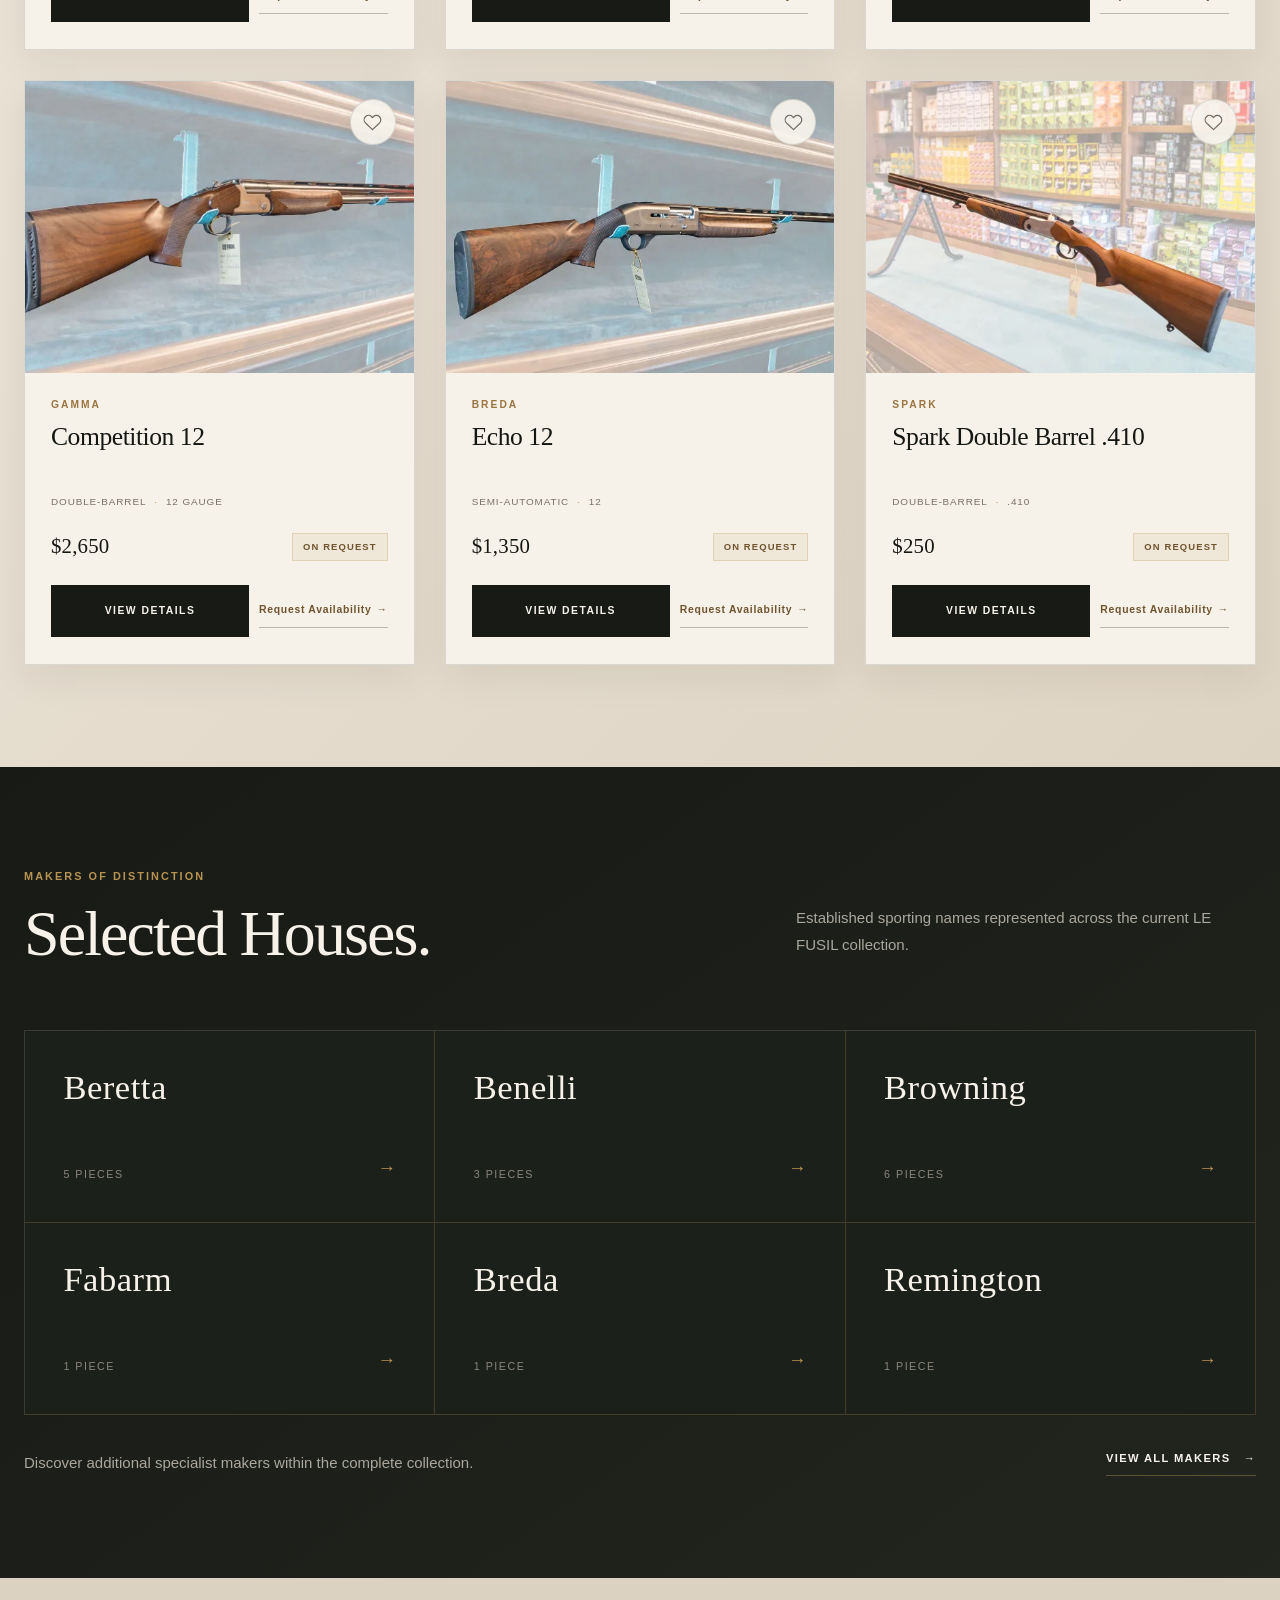
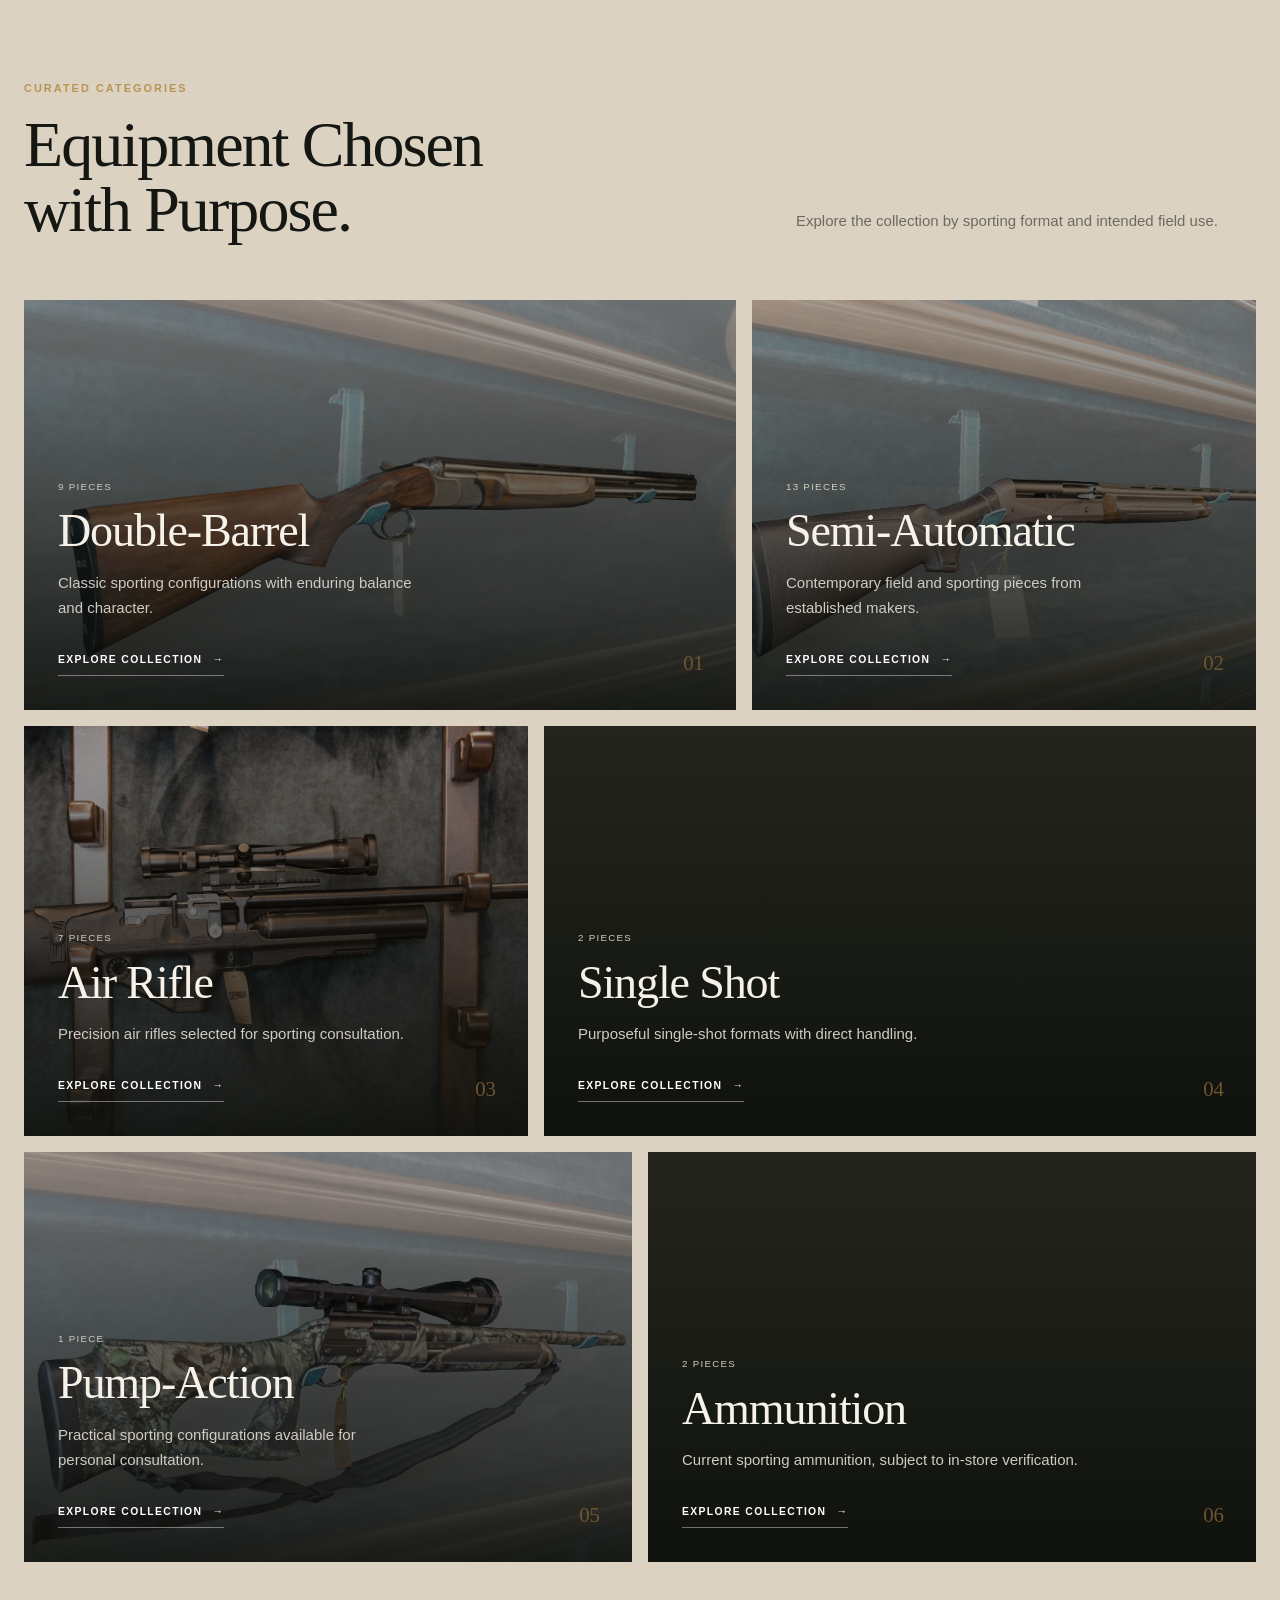
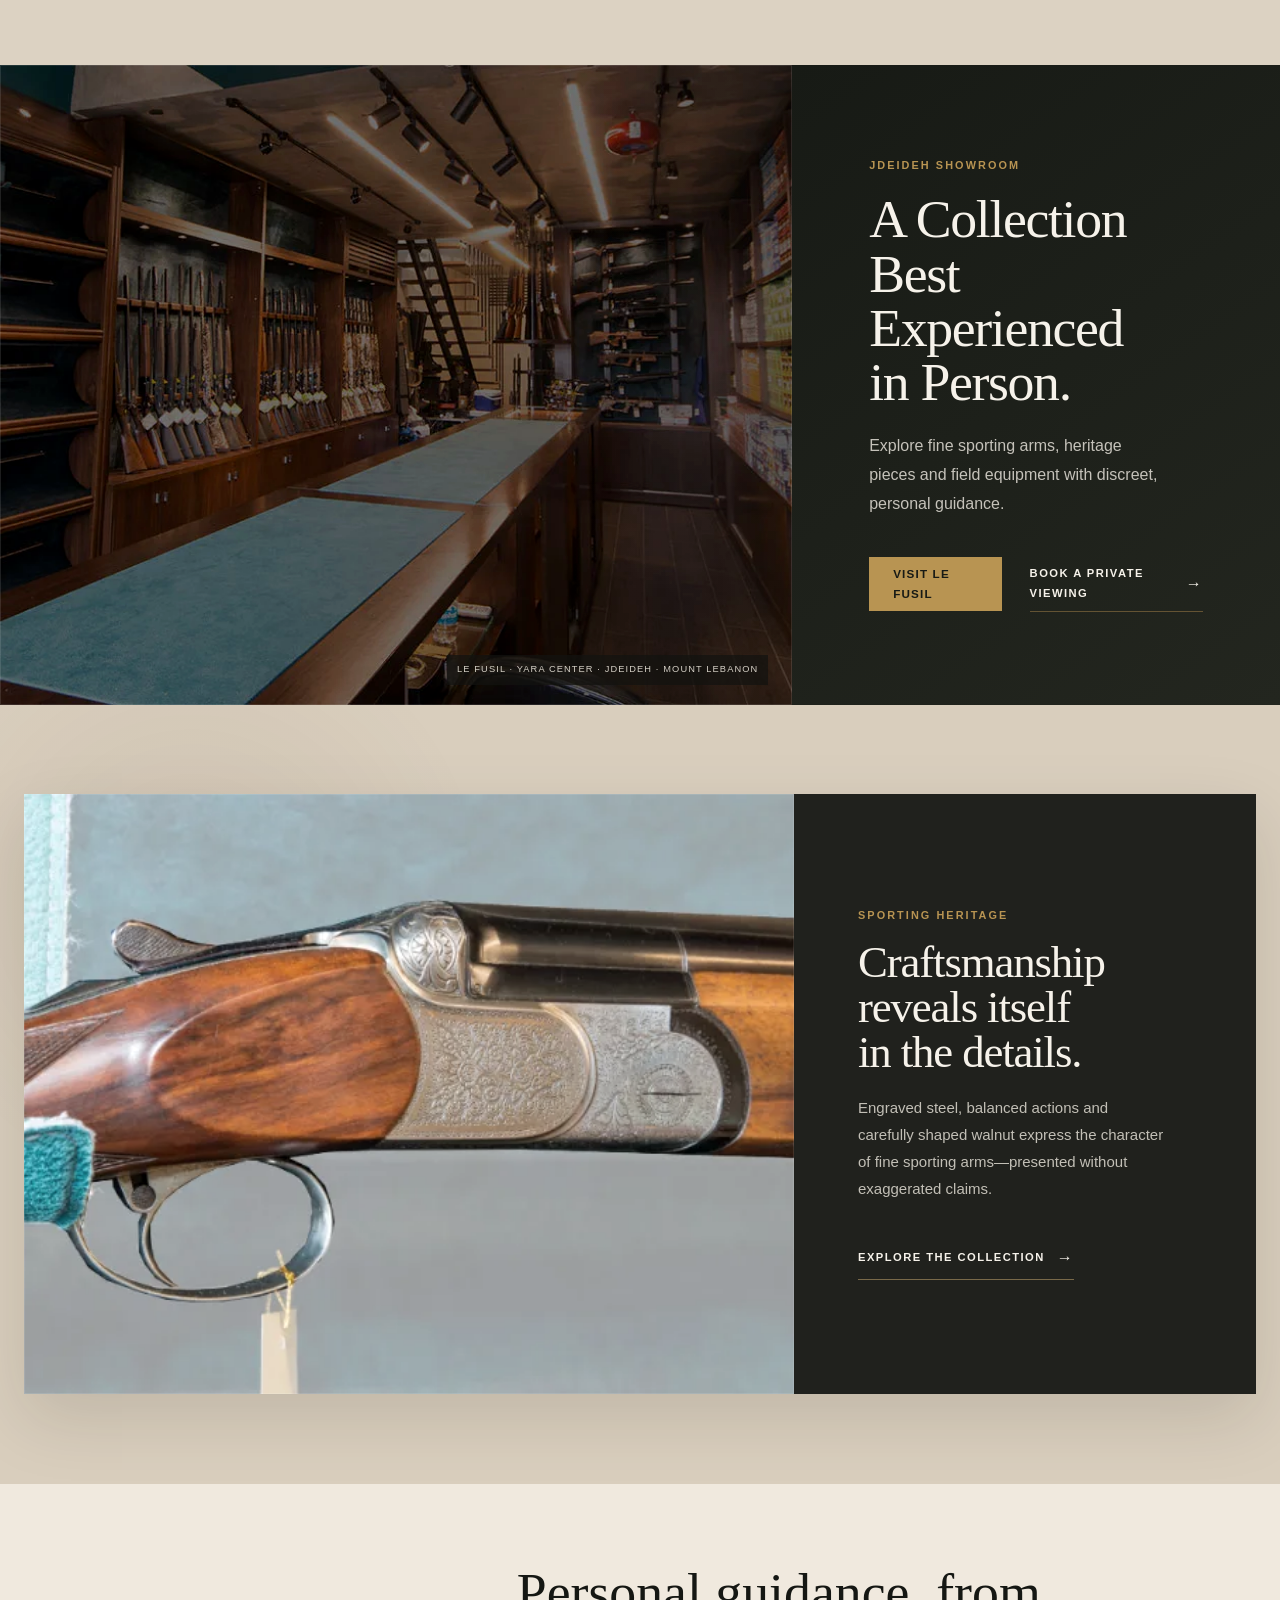
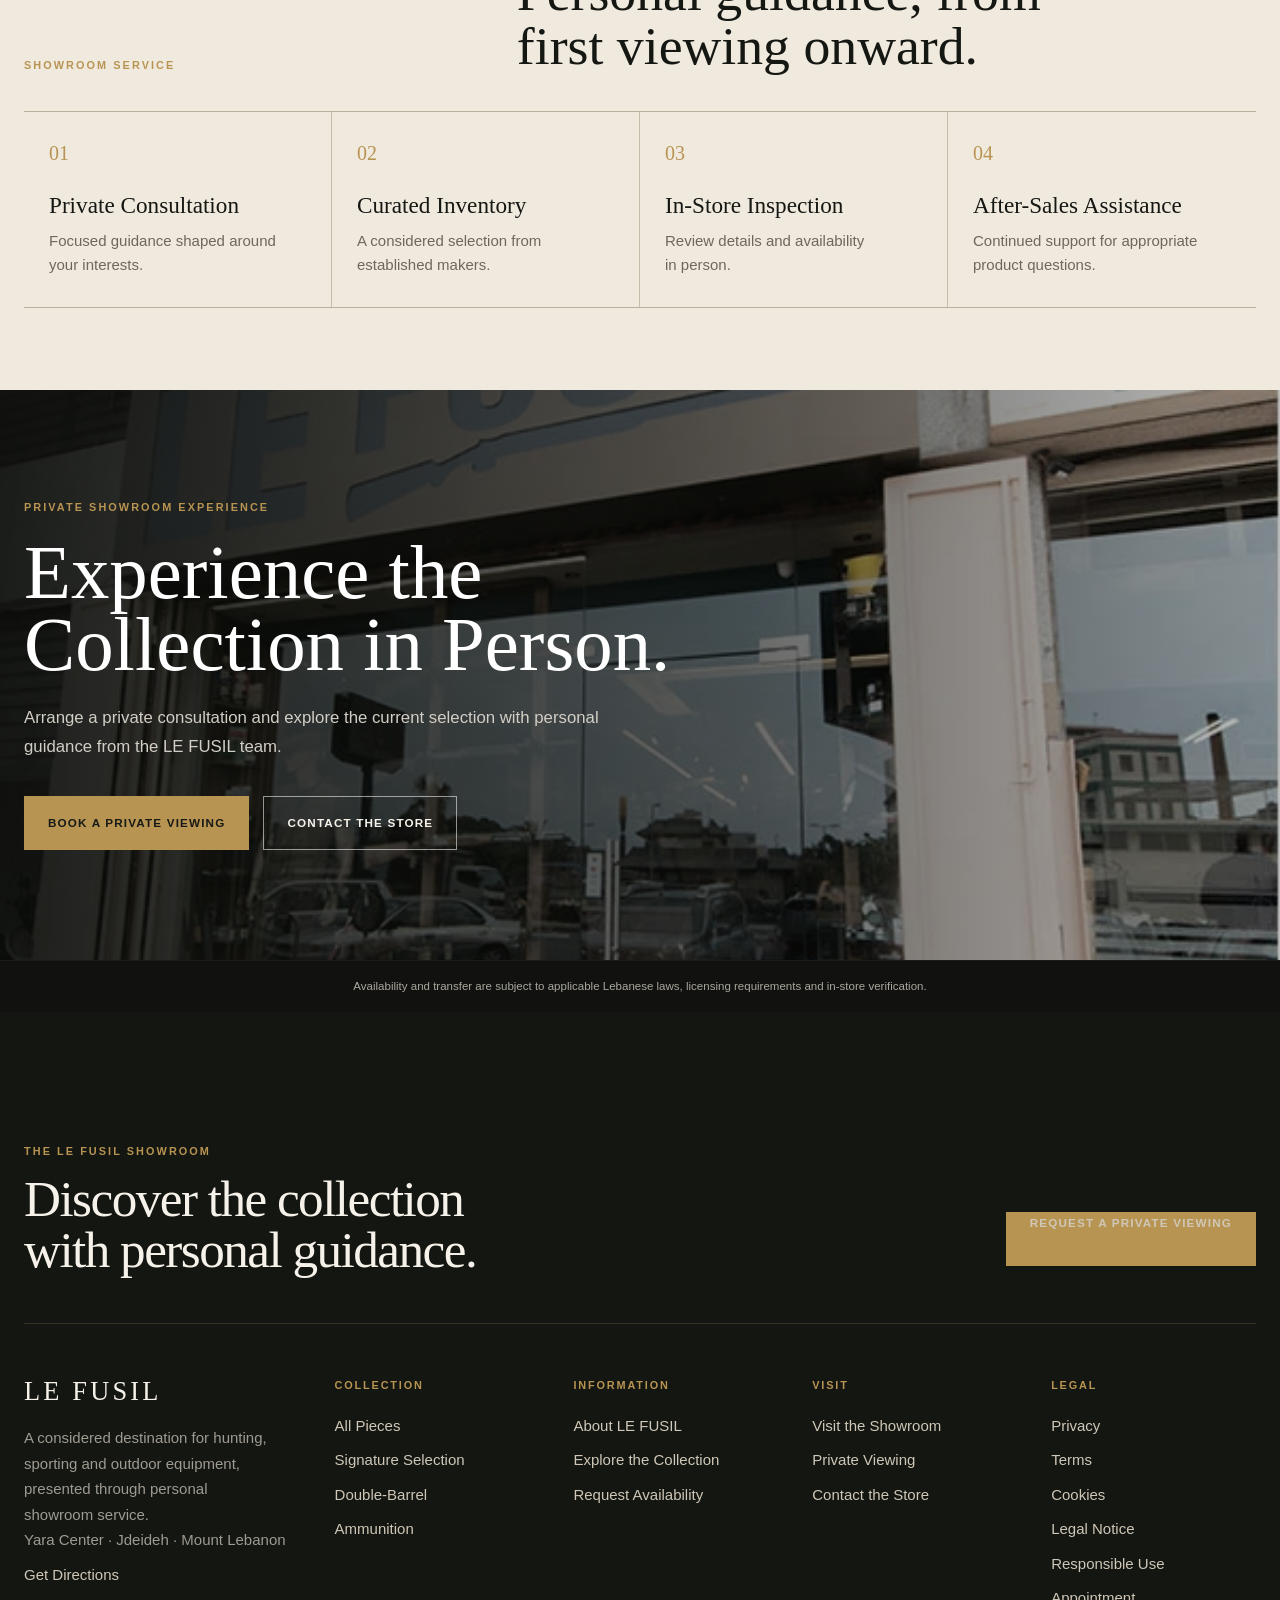
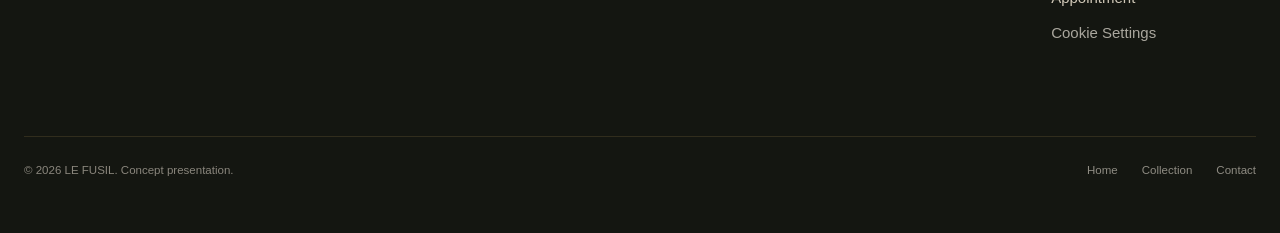
==== commit 4b7ea1dc: "Update index.html" ====
--- a/index.html
+++ b/index.html
@@ -25,13 +25,13 @@
 
     <section class="section curated-categories" aria-labelledby="categories-title"><div class="container"><div class="editorial-heading"><div><div class="eyebrow">Curated Categories</div><h2 class="section-title" id="categories-title">Equipment Chosen with Purpose.</h2></div><p>Explore the collection by sporting format and intended field use.</p></div><div class="category-editorial-grid" id="categoryGrid"></div></div></section>
 
-    <section class="showroom-editorial" aria-labelledby="showroom-title"><figure class="showroom-editorial-media reveal"><picture><source type="image/webp" srcset="assets/images/showroom/optimized/le-fusil-showroom-interior-640.webp 640w, assets/images/showroom/optimized/le-fusil-showroom-interior-1240.webp 1240w" sizes="(max-width:900px) 100vw,55vw"><img src="assets/images/showroom/le-fusil-showroom-interior.jpg" width="1240" height="626" loading="lazy" decoding="async" alt="Interior of the LE FUSIL sporting arms showroom in Jdeideh"></picture><figcaption>LE FUSIL · Yara Center · Jdeideh · Mount Lebanon</figcaption></figure><div class="showroom-editorial-copy reveal"><div class="eyebrow">Jdeideh Showroom</div><h2 id="showroom-title">A Collection Best Experienced in Person.</h2><p>Explore fine sporting arms, heritage pieces and field equipment with discreet, personal guidance.</p><div class="editorial-actions"><a class="btn" href="contact.html">Visit LE FUSIL</a><a class="editorial-link" href="appointment.html">Book a Private Viewing <span aria-hidden="true">→</span></a></div></div></section>
+    <section class="showroom-editorial" aria-labelledby="showroom-title"><figure class="showroom-editorial-media reveal"><picture><source type="image/webp" srcset="assets/images/showroom/optimized/le-fusil-showroom-interior-1240.webp"><img src="assets/images/showroom/le-fusil-showroom-interior.jpg" width="1240" height="626" loading="lazy" decoding="async" alt="Interior of the LE FUSIL sporting arms showroom in Jdeideh"></picture><figcaption>LE FUSIL · Yara Center · Jdeideh · Mount Lebanon</figcaption></figure><div class="showroom-editorial-copy reveal"><div class="eyebrow">Jdeideh Showroom</div><h2 id="showroom-title">A Collection Best Experienced in Person.</h2><p>Explore fine sporting arms, heritage pieces and field equipment with discreet, personal guidance.</p><div class="editorial-actions"><a class="btn" href="contact.html">Visit LE FUSIL</a><a class="editorial-link" href="appointment.html">Book a Private Viewing <span aria-hidden="true">→</span></a></div></div></section>
 
     <section class="section collection-editorial" aria-labelledby="heritage-title"><div class="container"><div class="collection-editorial-frame reveal"><div class="collection-editorial-image"><picture><source type="image/webp" srcset="assets/images/products/gamba-bohler-steel-12/optimized/gamba-bohler-steel-12-03-original-640.webp 640w, assets/images/products/gamba-bohler-steel-12/optimized/gamba-bohler-steel-12-03-original-1600.webp 1600w" sizes="(max-width:800px) calc(100vw - 40px),58vw"><img src="assets/images/products/gamba-bohler-steel-12/gamba-bohler-steel-12-03-original.jpg" width="1600" height="1067" loading="lazy" decoding="async" alt="Engraved receiver and walnut stock detail"></picture></div><div class="collection-editorial-copy"><div class="eyebrow">Sporting Heritage</div><h2 id="heritage-title">Craftsmanship reveals itself in the details.</h2><p>Engraved steel, balanced actions and carefully shaped walnut express the character of fine sporting arms—presented without exaggerated claims.</p><a class="editorial-link editorial-link-light" href="shop.html">Explore the Collection <span aria-hidden="true">→</span></a></div></div></div></section>
 
     <section class="benefits-block" aria-labelledby="services-title"><div class="container"><div class="benefits-heading"><div class="eyebrow">Showroom Service</div><h2 id="services-title">Personal guidance, from first viewing onward.</h2></div><div class="benefits-grid"><article><span>01</span><h3>Private Consultation</h3><p>Focused guidance shaped around your interests.</p></article><article><span>02</span><h3>Curated Inventory</h3><p>A considered selection from established makers.</p></article><article><span>03</span><h3>In-Store Inspection</h3><p>Review details and availability in person.</p></article><article><span>04</span><h3>After-Sales Assistance</h3><p>Continued support for appropriate product questions.</p></article></div></div></section>
 
-    <section class="final-cta" aria-labelledby="final-title"><picture aria-hidden="true"><source type="image/webp" srcset="assets/images/showroom/optimized/le-fusil-storefront-480.webp 480w, assets/images/showroom/optimized/le-fusil-storefront-600.webp 600w"><img src="assets/images/showroom/le-fusil-storefront.jpg" width="600" height="399" loading="lazy" decoding="async" alt=""></picture><div class="final-cta-overlay" aria-hidden="true"></div><div class="container final-cta-copy"><div class="eyebrow">Private Showroom Experience</div><h2 id="final-title">Experience the Collection in Person.</h2><p>Arrange a private consultation and explore the current selection with personal guidance from the LE FUSIL team.</p><div class="actions"><a class="btn" href="appointment.html">Book a Private Viewing</a><a class="btn btn-outline" href="contact.html">Contact the Store</a></div></div></section>
+    <section class="final-cta" aria-labelledby="final-title"><picture aria-hidden="true"><source type="image/webp" srcset="assets/images/showroom/optimized/le-fusil-storefront-600.webp"><img src="assets/images/showroom/le-fusil-storefront.jpg" width="600" height="399" loading="lazy" decoding="async" alt=""></picture><div class="final-cta-overlay" aria-hidden="true"></div><div class="container final-cta-copy"><div class="eyebrow">Private Showroom Experience</div><h2 id="final-title">Experience the Collection in Person.</h2><p>Arrange a private consultation and explore the current selection with personal guidance from the LE FUSIL team.</p><div class="actions"><a class="btn" href="appointment.html">Book a Private Viewing</a><a class="btn btn-outline" href="contact.html">Contact the Store</a></div></div></section>
   </main>
   <div id="siteFooter"></div>
   <script defer src="data/products.js"></script><script defer src="data/homepage-config.js"></script><script defer src="js/site-config.js"></script><script defer src="data/translations/en.js"></script><script defer src="data/translations/ar.js"></script><script defer src="data/translations/fr.js"></script><script defer src="data/translations/homepage.js"></script><script defer src="js/locale-router.js"></script><script defer src="js/components.js"></script><script defer src="js/global.js"></script><script defer src="js/index.js"></script><script defer src="js/i18n.js"></script><script defer src="js/seo-localization.js"></script><script defer src="js/consent-manager.js"></script><script defer src="js/analytics-events.js"></script>
--- a/css/global.css
+++ b/css/global.css
@@ -1,4 +1,5 @@
-:root{--bg-primary:#f2eee6;--bg-secondary:#e7e0d4;--surface-dark:#171815;--surface-dark-soft:#22231f;--text-primary:#1d1e1a;--text-light:#f4f0e8;--text-muted:#737167;--accent:#9b7a45;--accent-light:#c4a46d;--border:rgba(29,30,26,.14);--serif:Georgia,'Times New Roman',serif;--sans:Arial,Helvetica,sans-serif;--max:1320px;--shadow:0 24px 70px rgba(20,20,16,.12)}
+@import url('design-system.css');
+:root{--bg-primary:var(--color-bg-light);--bg-secondary:#e7e0d4;--surface-dark:var(--color-bg-dark);--surface-dark-soft:var(--color-surface-dark);--text-primary:var(--color-text-dark);--text-light:var(--color-text-light);--text-muted:var(--color-text-muted);--accent:var(--color-brand-brass);--accent-light:var(--color-brand-brass-hover);--border:rgba(21,23,19,.12);--serif:Georgia,'Times New Roman',serif;--sans:Arial,Helvetica,sans-serif;--max:1320px;--shadow:0 24px 70px rgba(20,20,16,.12)}
 *{box-sizing:border-box}html{scroll-behavior:smooth}body{margin:0;background:var(--bg-primary);color:var(--text-primary);font:15px/1.65 var(--sans);overflow-x:hidden}body.lock{overflow:hidden}a{color:inherit;text-decoration:none}button,input,select,textarea{font:inherit}button{cursor:pointer}img{max-width:100%;display:block}.container{width:min(calc(100% - 48px),var(--max));margin:auto}.eyebrow{color:var(--accent);font-size:.71rem;font-weight:700;letter-spacing:.2em;text-transform:uppercase}.section{padding:110px 0}.section-title{font:400 clamp(2.3rem,5vw,4.5rem)/1.02 var(--serif);margin:.3em 0}.muted{color:var(--text-muted)}.btn{min-height:46px;display:inline-flex;align-items:center;justify-content:center;gap:10px;padding:0 23px;border:1px solid var(--accent);background:var(--accent);color:#fff;font-size:.73rem;font-weight:700;letter-spacing:.1em;text-transform:uppercase;transition:.25s}.btn:hover{background:var(--accent-light);border-color:var(--accent-light)}.btn-outline{background:transparent;color:inherit;border-color:currentColor}.btn-dark{background:var(--surface-dark);border-color:var(--surface-dark)}.skip-link{position:fixed;z-index:999;top:-100px;left:20px;background:#fff;padding:12px}.skip-link:focus{top:20px}:focus-visible{outline:2px solid var(--accent-light);outline-offset:4px}
 .header{position:absolute;z-index:50;inset:0 0 auto;color:var(--text-light);height:98px;transition:.3s}.header.scrolled,.inner .header{position:fixed;background:rgba(23,24,21,.94);backdrop-filter:blur(14px);height:76px;border-bottom:1px solid rgba(255,255,255,.13)}.nav{height:100%;display:flex;align-items:center;gap:34px}.brand{margin-right:auto;line-height:1}.brand strong{font:400 1.55rem var(--serif);letter-spacing:.14em}.brand small{display:block;margin-top:7px;font-size:.55rem;letter-spacing:.16em;text-transform:uppercase;color:#c9c5bc}.nav-links{display:flex;align-items:center;gap:25px;font-size:.72rem;letter-spacing:.09em;text-transform:uppercase}.icon-btn,.lang{width:44px;height:44px;border:0;background:transparent;color:inherit;display:grid;place-items:center}.lang{width:auto;font-size:.68rem}.hamb{display:none}.legal-strip{padding:16px 24px;background:#11120f;color:#c8c5bc;text-align:center;font-size:.72rem}.footer{background:var(--surface-dark);color:var(--text-light);padding:80px 0 28px}.footer-grid{display:grid;grid-template-columns:2fr repeat(3,1fr);gap:50px}.footer h3{font:400 1.5rem var(--serif);letter-spacing:.12em}.footer h4{font-size:.68rem;letter-spacing:.17em;text-transform:uppercase;color:var(--accent-light)}.footer a{display:block;color:#bdb9b0;margin:8px 0}.footer-bottom{display:flex;justify-content:space-between;border-top:1px solid #373832;margin-top:55px;padding-top:24px;color:#8f8c83;font-size:.72rem}
 .overlay{position:fixed;z-index:100;inset:0;background:rgba(12,13,11,.98);color:#fff;display:none}.overlay.open{display:flex}.overlay-inner{width:min(760px,calc(100% - 40px));margin:auto}.overlay-close{position:absolute;right:24px;top:24px}.search-input{width:100%;border:0;border-bottom:1px solid #555;background:transparent;color:#fff;padding:18px 0;font:2rem var(--serif);outline:0}.search-results{margin-top:24px;max-height:45vh;overflow:auto}.search-result{display:flex;justify-content:space-between;padding:15px 0;border-bottom:1px solid #333}.modal{align-items:center;justify-content:center;background:rgba(0,0,0,.78)}.modal-card{width:min(560px,calc(100% - 36px));background:var(--bg-primary);color:var(--text-primary);padding:50px;box-shadow:var(--shadow)}.modal-card h2{font:2.6rem var(--serif);margin:0 0 18px}.actions{display:flex;gap:12px;flex-wrap:wrap}.toast{position:fixed;z-index:200;right:24px;bottom:24px;max-width:360px;padding:16px 20px;background:var(--surface-dark);color:#fff;box-shadow:var(--shadow);transform:translateY(140%);transition:.3s}.toast.show{transform:none}.page-hero{background:linear-gradient(115deg,#141511,#35352d);color:#fff;padding:175px 0 90px}.page-hero h1{font:400 clamp(3rem,7vw,6.8rem)/.95 var(--serif);margin:15px 0}.breadcrumb{font-size:.72rem;color:#aaa;text-transform:uppercase;letter-spacing:.12em}.reveal{opacity:0;transform:translateY(18px);transition:.7s}.reveal.visible{opacity:1;transform:none}.placeholder{background:radial-gradient(circle at 70% 25%,rgba(196,164,109,.2),transparent 30%),linear-gradient(135deg,#36372f,#171815);position:relative;overflow:hidden}.placeholder:after{content:'';position:absolute;inset:0;background:repeating-linear-gradient(120deg,transparent 0 34px,rgba(255,255,255,.018) 35px 36px)}
@@ -14,6 +15,9 @@
 .brand{flex:0 0 auto}
 .brand strong{font-size:1.48rem;letter-spacing:.16em}
 .brand small{color:#aaa79e;letter-spacing:.18em}
+.header .brand strong{color:var(--color-text-light);transition:opacity 220ms ease-out}
+@media(hover:hover) and (pointer:fine){.header .brand:hover strong{opacity:.82}}
+.header .brand:focus-visible strong{opacity:.82}
 .nav-links{height:100%;gap:28px}
 .nav-links a{position:relative;display:flex;height:100%;align-items:center;color:#cbc7bd;transition:color 180ms ease}
 .nav-links a:after{content:"";position:absolute;right:0;bottom:0;left:0;height:2px;background:var(--accent-light);transform:scaleX(0);transition:transform 180ms ease}
@@ -81,3 +85,63 @@
 @media(hover:hover) and (pointer:fine){.breadcrumb a:hover,.collection-breadcrumb a:hover,.product-breadcrumbs a:hover{color:var(--accent-light)}}
 @media(max-width:900px){:root{--space-section:72px}}
 @media(max-width:560px){:root{--space-section:56px}.section-title{margin-bottom:.4em}}
+
+/* Public luxury brand palette. Component geometry and application logic remain unchanged. */
+body{background:var(--color-bg-light);color:var(--color-text-dark)}
+body.home-page{--color-ink:var(--color-text-dark);--color-forest:var(--color-bg-dark);--color-ivory:var(--color-text-light);--color-bronze:var(--color-brand-brass);--color-stone:var(--color-text-muted)}
+body.shop-page{--shop-ink:var(--color-text-dark);--shop-forest:var(--color-bg-dark);--shop-ivory:var(--color-bg-light);--shop-bronze:var(--color-brand-brass);--shop-stone:var(--color-text-muted)}
+body.product-page{--lux-ink:var(--color-text-dark);--lux-forest:var(--color-bg-dark);--lux-ivory:var(--color-bg-light);--lux-bronze:var(--color-brand-brass);--lux-stone:var(--color-text-muted)}
+.eyebrow{color:var(--color-brand-brass)}
+.header.scrolled,.inner .header{background:rgba(23,26,21,.96);border-bottom-color:var(--color-border-brass)}
+.header .brand strong{color:var(--color-text-light)}
+.header .brand small{color:var(--color-text-muted-light)}
+.header .nav-links a{color:rgba(246,242,234,.72)}
+.header .nav-links a.active,.header .nav-links a[aria-current=page]{color:var(--color-text-light)}
+.header .nav-links a:after{background:var(--color-brand-brass)}
+.header .header-cta{border-color:var(--color-brand-brass);background:var(--color-brand-brass);color:var(--color-bg-dark)}
+.btn{border-color:var(--color-brand-brass);background:var(--color-brand-brass);color:var(--color-bg-dark)}
+.btn-outline{border-color:rgba(246,242,234,.35);background:transparent;color:var(--color-text-light)}
+.btn-dark,.product-card .card-primary,.product-page .product-action-primary{border-color:var(--color-bg-dark);background:var(--color-bg-dark);color:var(--color-text-light)}
+.btn:disabled,.btn[aria-disabled=true]{opacity:.45}
+.page-hero,.heritage-hero,.collection-hero,.showroom-hero{color:var(--color-text-light)}
+.page-hero p,.heritage-hero-copy>p,.collection-hero p,.showroom-hero p{color:var(--color-text-muted-light)}
+body.home-page .heritage-hero h1,body.home-page .heritage-hero h1 span{color:var(--color-text-light)}
+body.home-page .heritage-hero-copy .eyebrow,body.shop-page .collection-hero .eyebrow,body.product-page .product-eyebrow{color:var(--color-brand-brass)}
+.houses-section{background:var(--color-bg-dark);color:var(--color-text-light)}
+.houses-section #houses-title,.houses-section .house-link span{color:var(--color-text-light)}
+.houses-section .editorial-heading>p{color:var(--color-text-muted-light)}
+.houses-section .house-link small{color:var(--color-text-muted)}
+.houses-section .house-link b{color:var(--color-brand-brass)}
+.houses-section .house-link{border-color:var(--color-border-brass);background:var(--color-surface-dark)}
+.houses-section .houses-all-link{border-color:var(--color-border-brass-strong);color:var(--color-text-light)}
+.product-card{background:var(--color-text-light);color:var(--color-text-dark)}
+body.home-page .product-card,body.shop-page .product-card,body.product-page .product-card{border-color:rgba(21,23,19,.12);background:var(--color-text-light);color:var(--color-text-dark)}
+.product-card .product-brand,.product-card .product-meta{color:#9b7440}
+.product-card .product-info h3,.product-card .price{color:var(--color-text-dark)}
+.product-card .product-card-meta,.product-card .product-card-description{color:#7b756b}
+.product-card .availability{border-color:var(--color-border-brass);background:rgba(184,148,82,.12);color:#6f552f}
+.product-card .card-secondary{color:#6f552f}
+.product-card .shortlist{color:#6f6a61}
+.product-card .shortlist.active{border-color:var(--color-brand-brass);background:var(--color-brand-brass);color:var(--color-bg-dark)}
+.category-editorial{color:var(--color-text-dark)}
+.category-editorial .category-number,.category-editorial a{color:#6f552f}
+.category-content,.category-content h3{color:var(--color-text-light)}
+.category-content p{color:var(--color-text-muted-light)}
+.footer{background:#141611;color:var(--color-text-light)}
+.footer .brand strong,.footer h3{color:var(--color-text-light)}
+.footer h4{color:var(--color-brand-brass)}
+.footer a{color:var(--color-text-muted-light)}
+.footer-bottom{border-top-color:rgba(184,148,82,.18);color:var(--color-text-muted)}
+:where(input,select,textarea){border-color:rgba(21,23,19,.18);background:var(--color-text-light);color:var(--color-text-dark)}
+:where(input,select,textarea):focus{border-color:var(--color-brand-brass);box-shadow:var(--focus-ring)}
+:where(input,select,textarea):user-invalid{border-color:var(--color-error)}
+body.contact-page .contact-form :where(input,select,textarea),body.appointment-page .appointment-form :where(input,select,textarea),body.product-page .inquiry-dialog :where(input,select,textarea){border-color:rgba(21,23,19,.18);background:var(--color-text-light);color:var(--color-text-dark)}
+body.contact-page .contact-form :where(input,select,textarea):focus,body.appointment-page .appointment-form :where(input,select,textarea):focus,body.product-page .inquiry-dialog :where(input,select,textarea):focus{border-color:var(--color-brand-brass);box-shadow:var(--focus-ring)}
+body.contact-page .contact-form :where(input,select,textarea):user-invalid,body.appointment-page .appointment-form :where(input,select,textarea):user-invalid,body.product-page .inquiry-dialog :where(input,select,textarea):user-invalid{border-color:var(--color-error)}
+body .consent-banner,body .consent-panel{border-color:var(--color-border-brass);background:var(--color-bg-dark);color:var(--color-text-light)}
+body .consent-panel input{accent-color:var(--color-brand-brass)}
+body .legal-draft{border-inline-start-color:var(--color-brand-brass)}
+:where(a,button,input,select,textarea,[tabindex]):focus-visible{outline-color:var(--color-brand-brass-hover)}
+@media(hover:hover) and (pointer:fine){.header .nav-links a:hover{color:var(--color-brand-brass-hover)}.header .header-cta:hover,.btn:hover{border-color:var(--color-brand-brass-hover);background:var(--color-brand-brass-hover);color:var(--color-bg-dark)}.btn-outline:hover{border-color:var(--color-brand-brass);background:transparent;color:var(--color-brand-brass-hover)}.btn-dark:hover,.product-card .card-primary:hover,.product-page .product-action-primary:hover{border-color:#2a2e27;background:#2a2e27;color:var(--color-text-light)}.product-card .card-secondary:hover{color:var(--color-brand-brass)}.footer a:hover{color:var(--color-text-light)}}
+@media(prefers-reduced-motion:reduce){*,*:before,*:after{scroll-behavior:auto!important;transition-duration:.01ms!important;animation-duration:.01ms!important;animation-iteration-count:1!important}}
+@media(forced-colors:active){:where(a,button,input,select,textarea,[tabindex]):focus-visible{outline:2px solid Highlight}.btn,.availability{border:1px solid ButtonText}}
--- a/css/homepage-redesign.css
+++ b/css/homepage-redesign.css
@@ -19,20 +19,45 @@
 
 /* Curated editorial houses: deliberately limited by homepage configuration. */
 .houses-section .editorial-heading{margin-bottom:clamp(42px,5vw,68px)}
+.houses-section #houses-title{color:var(--color-text-light)}
 .houses-grid{grid-template-columns:repeat(3,minmax(0,1fr));gap:0;border-top:1px solid #393b34;border-inline-start:1px solid #393b34;background:transparent}
 .house-link,.house-featured{min-height:clamp(180px,15vw,230px);padding:clamp(28px,3vw,42px);border:0;border-inline-end:1px solid #393b34;border-bottom:1px solid #393b34;background:#1b1e18}
 .house-featured{grid-column:auto;background:#20241c}
 .house-link span,.house-featured span{max-width:80%;font:400 clamp(1.85rem,2.7vw,3rem)/1.05 var(--serif);letter-spacing:.015em}
 .house-link small{color:#aaa69d;font-size:.67rem;letter-spacing:.14em}
 .house-link b{inset:auto clamp(26px,3vw,42px) clamp(27px,3vw,40px) auto;font-size:1.15rem;transition:color 220ms ease-out,transform 220ms ease-out}
+.house-link:focus-visible b{color:var(--color-brand-brass-hover)}.house-link:focus-visible:after{transform:scaleX(1)}
 .houses-footer{display:flex;align-items:center;justify-content:space-between;gap:40px;padding-top:34px}
 .houses-footer p{max-width:580px;margin:0;color:#aaa79e;line-height:1.7}
 .houses-all-link{display:inline-flex;flex:0 0 auto;align-items:center;gap:13px;padding-bottom:7px;border-bottom:1px solid rgba(196,164,109,.45);color:#e4ded3;font-size:.7rem;font-weight:700;letter-spacing:.12em;text-transform:uppercase}
 .houses-all-link span{transition:transform 220ms ease-out}
-@media(hover:hover) and (pointer:fine){.house-link:hover{background:#272b23;transform:translateY(-2px)}.house-link:hover b{color:var(--accent-light);transform:translateX(4px)}.houses-all-link:hover{color:var(--accent-light);border-color:var(--accent-light)}.houses-all-link:hover span{transform:translateX(4px)}}
+@media(hover:hover) and (pointer:fine){.house-link:hover{background:#20241e;transform:translateY(-2px)}.house-link:hover b{color:var(--color-brand-brass-hover);transform:translateX(4px)}.houses-all-link:hover{color:var(--color-brand-brass-hover);border-color:var(--color-brand-brass-hover)}.houses-all-link:hover span{transform:translateX(4px)}}
 @media(max-width:1024px){.houses-grid{grid-template-columns:repeat(2,minmax(0,1fr))}.house-link,.house-featured{min-height:180px}}
 @media(max-width:560px){.houses-grid{grid-template-columns:repeat(2,minmax(0,1fr))}.house-link,.house-featured{min-height:142px;padding:22px 18px}.house-link span,.house-featured span{max-width:100%;font-size:clamp(1.35rem,7vw,1.85rem)}.house-link small{font-size:.58rem;letter-spacing:.09em}.house-link b{right:18px;bottom:20px}.houses-footer{align-items:flex-start;flex-direction:column;gap:22px;padding-top:28px}.houses-all-link{min-height:44px}}
 @media(max-width:340px){.house-link,.house-featured{min-height:136px;padding-inline:15px}.house-link span,.house-featured span{font-size:1.25rem}}
 html[dir="rtl"] .house-link b{right:auto;left:clamp(18px,3vw,42px);transform:scaleX(-1)}html[dir="rtl"] .house-link:hover b{transform:scaleX(-1) translateX(4px)}html[dir="rtl"] .house-link span{direction:ltr;text-align:right}html[dir="rtl"] .houses-all-link span{transform:scaleX(-1)}
 @media(prefers-reduced-motion:reduce){.house-link,.house-link b,.houses-all-link span{transition:none!important}.house-link:hover{transform:none}}
 @media(prefers-reduced-motion:reduce){.category-editorial>img{transition:none!important}}
+
+/* Mobile editorial overlays; desktop compositions remain unchanged. */
+@media(max-width:800px){
+  .showroom-editorial{position:relative;display:grid;min-height:clamp(660px,165vw,720px);grid-template-columns:1fr;overflow:hidden}
+  .showroom-editorial-media,.showroom-editorial-copy{grid-area:1/1;min-width:0}
+  .showroom-editorial-media{min-height:100%;aspect-ratio:auto}
+  .showroom-editorial-media:after{z-index:1;background:linear-gradient(180deg,rgba(10,12,9,.06) 18%,rgba(10,12,9,.46) 50%,rgba(10,12,9,.97) 88%);box-shadow:inset 0 0 0 1px rgba(255,255,255,.1)}
+  .showroom-editorial-media figcaption{inset:18px 18px auto auto;max-width:calc(100% - 36px)}
+  .showroom-editorial-copy{position:relative;z-index:2;align-self:end;padding:180px 24px 36px;background:transparent}
+  .showroom-editorial-copy h2{font-size:clamp(2.4rem,11vw,3.15rem)}
+  .showroom-editorial-copy p{font-size:.95rem;line-height:1.7}
+  .showroom-editorial-copy .editorial-actions{display:grid;width:100%;gap:12px;margin-top:28px}
+  .showroom-editorial-copy .editorial-actions .btn,.showroom-editorial-copy .editorial-actions .editorial-link{width:100%;min-height:52px;justify-content:center}
+  .collection-editorial{padding-block:60px!important}
+  .collection-editorial-frame{display:grid;min-height:clamp(570px,150vw,650px);grid-template-columns:1fr;overflow:hidden}
+  .collection-editorial-image,.collection-editorial-copy{grid-area:1/1;min-width:0}
+  .collection-editorial-image{min-height:100%;aspect-ratio:auto}
+  .collection-editorial-image:after{z-index:1;background:linear-gradient(180deg,rgba(10,12,9,.04) 20%,rgba(10,12,9,.46) 53%,rgba(10,12,9,.96) 100%)}
+  .collection-editorial-copy{position:relative;z-index:2;align-self:end;padding:150px 24px 34px;background:transparent}
+  .collection-editorial-copy h2{font-size:clamp(2.35rem,10.5vw,3.1rem)}
+  .collection-editorial-copy p{font-size:.95rem;line-height:1.65}
+  .collection-editorial-copy .editorial-link{min-height:48px;margin-top:24px;align-items:center}
+}
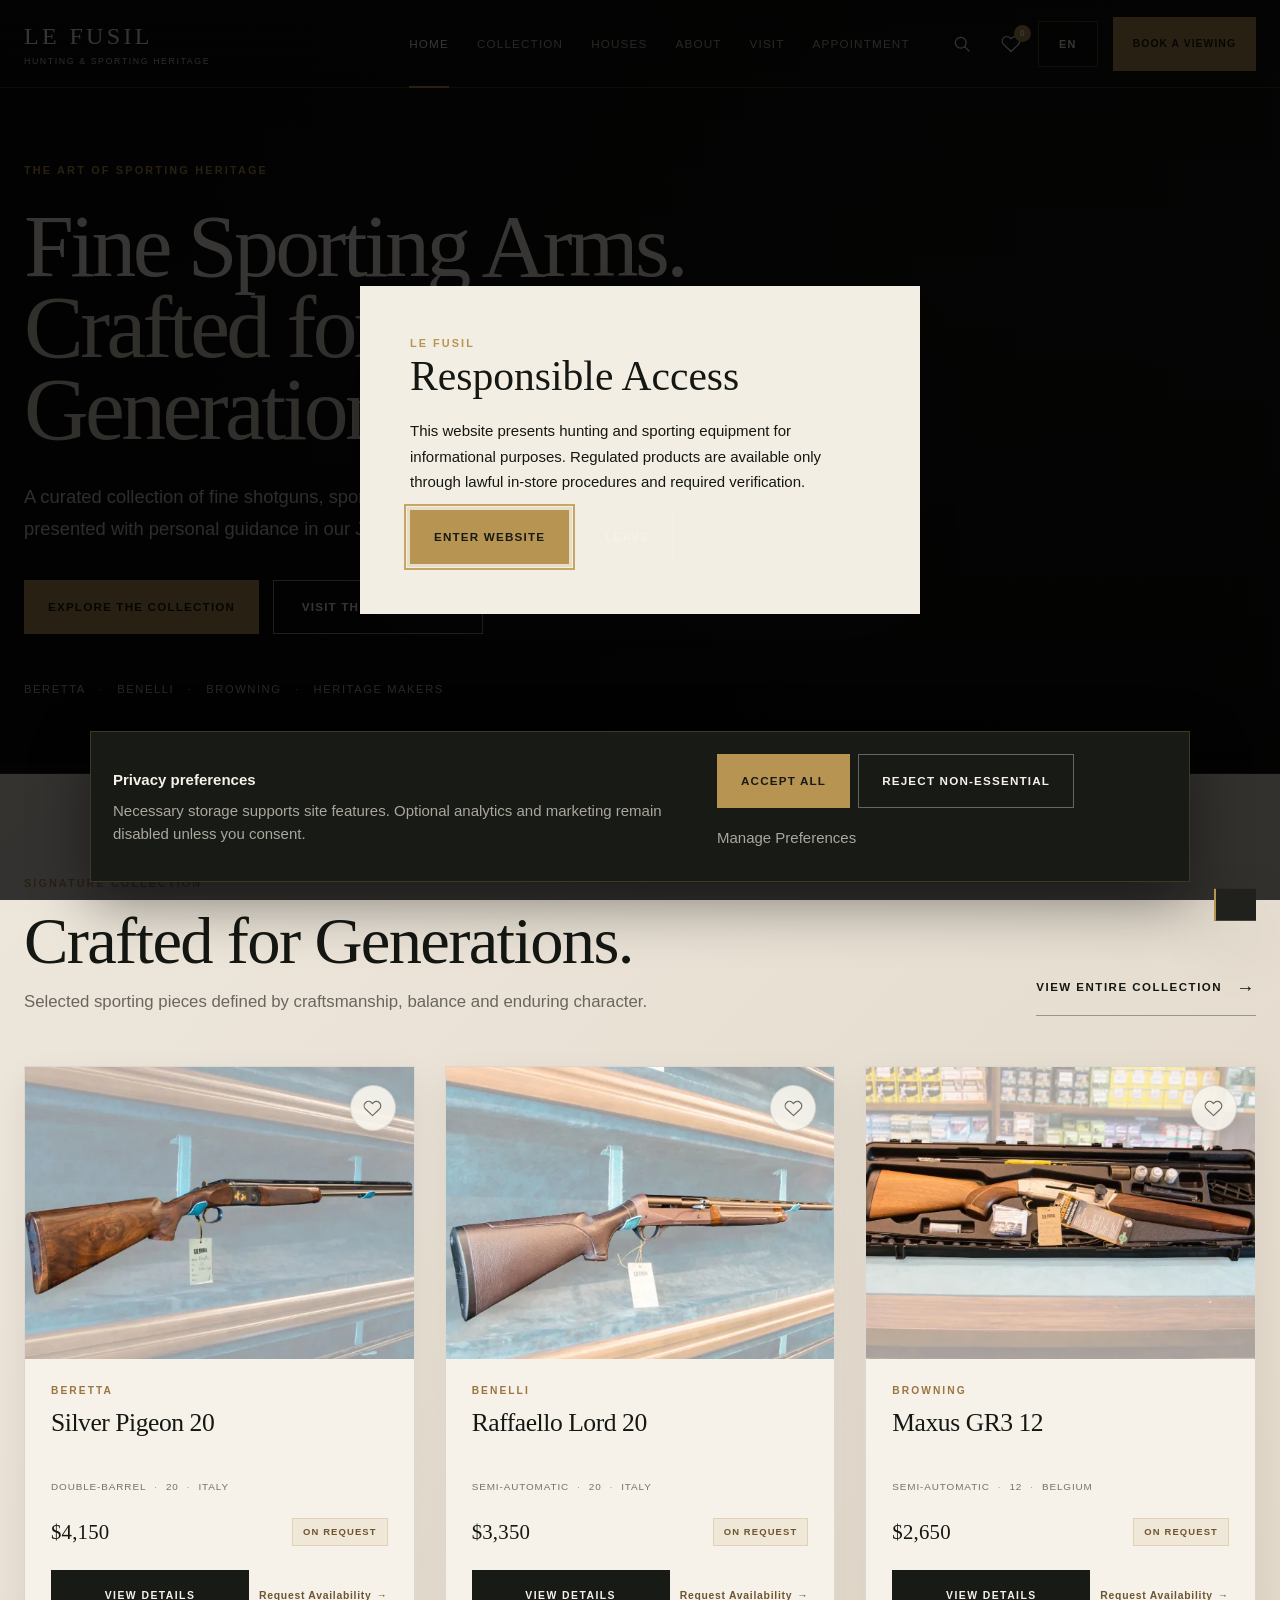
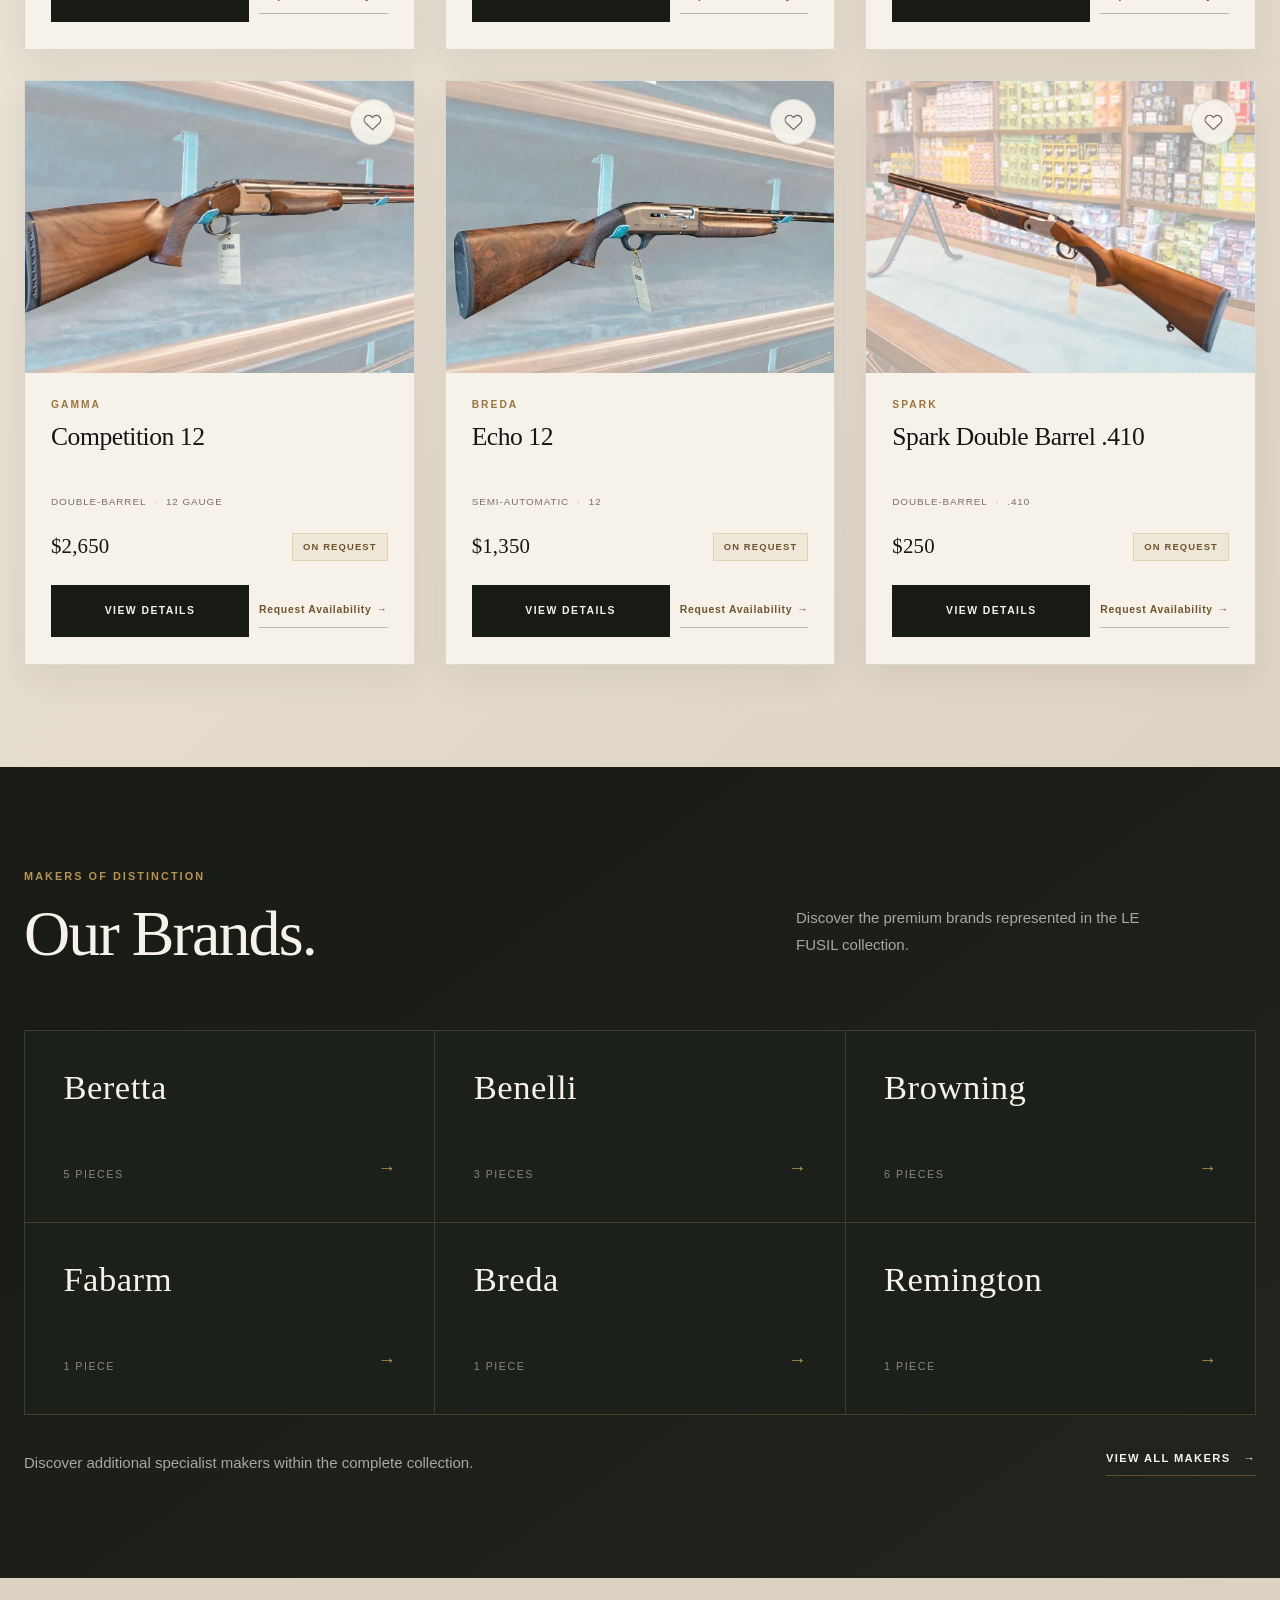
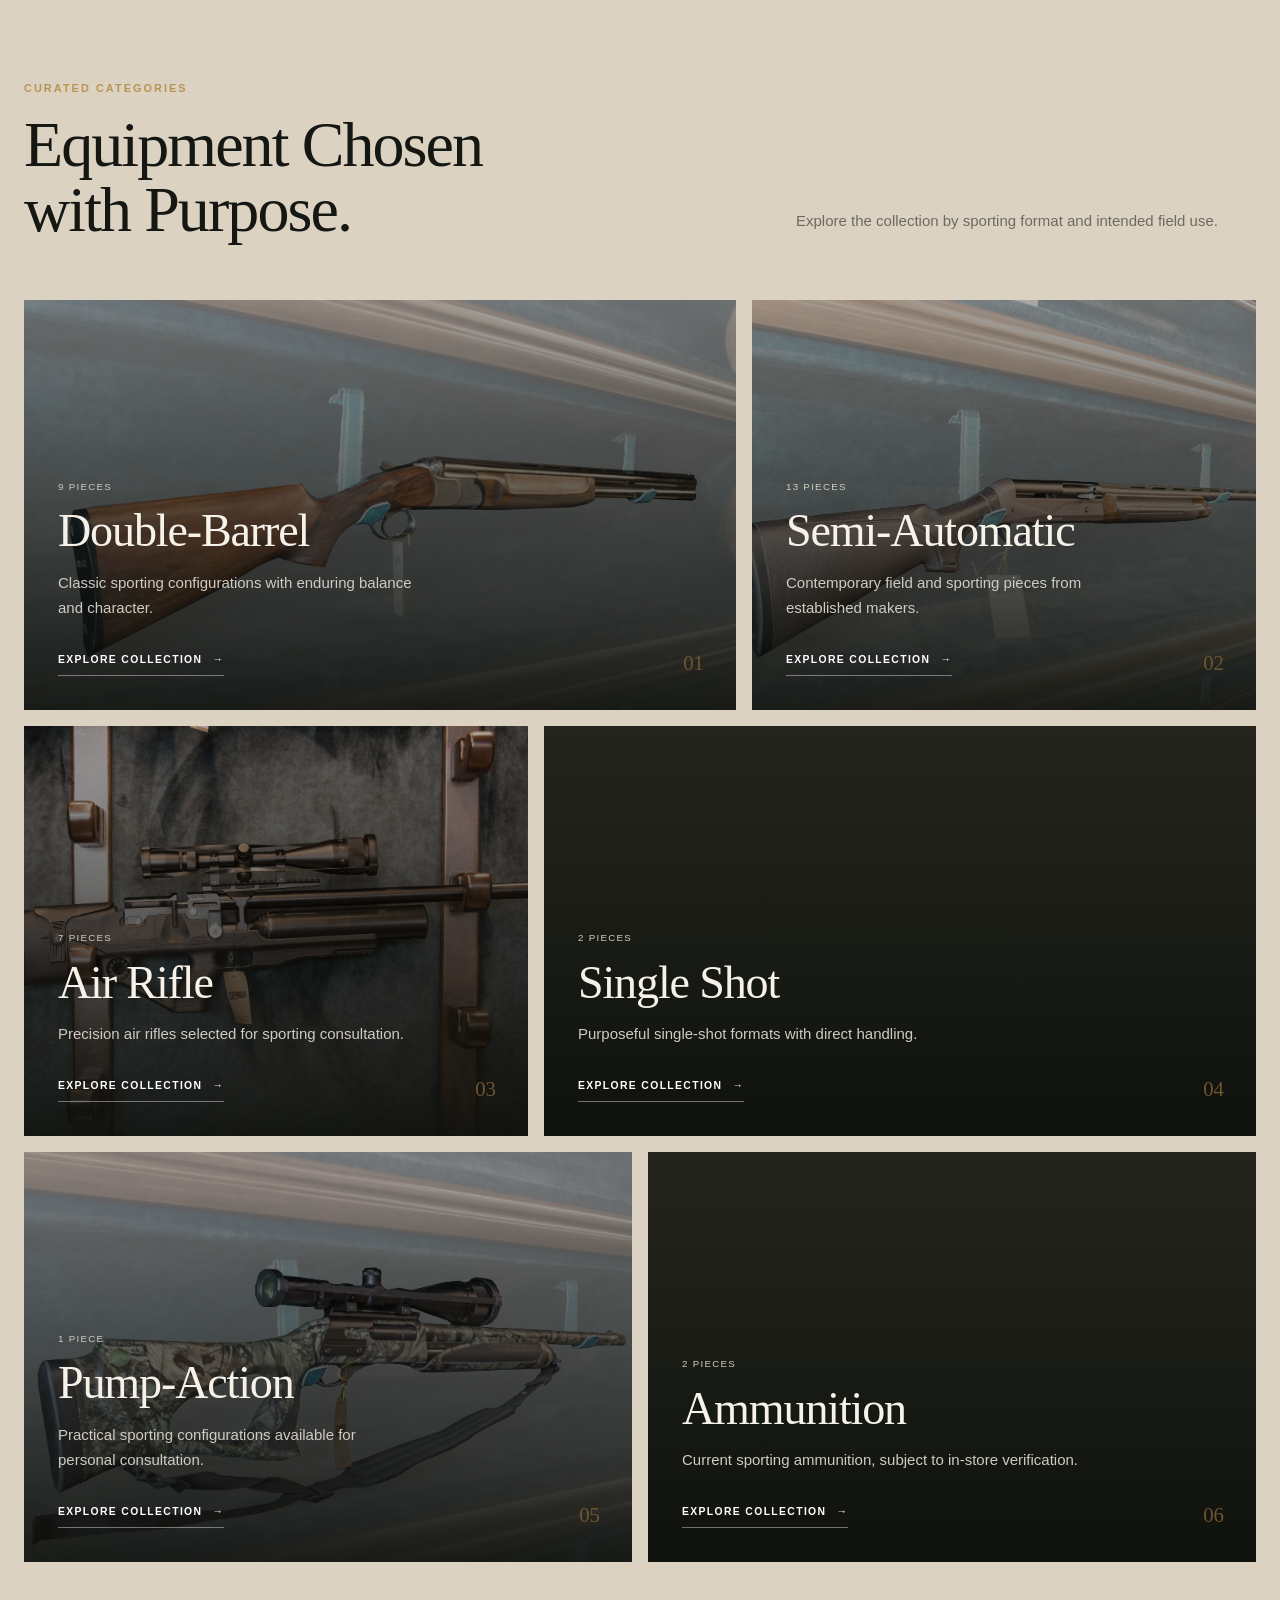
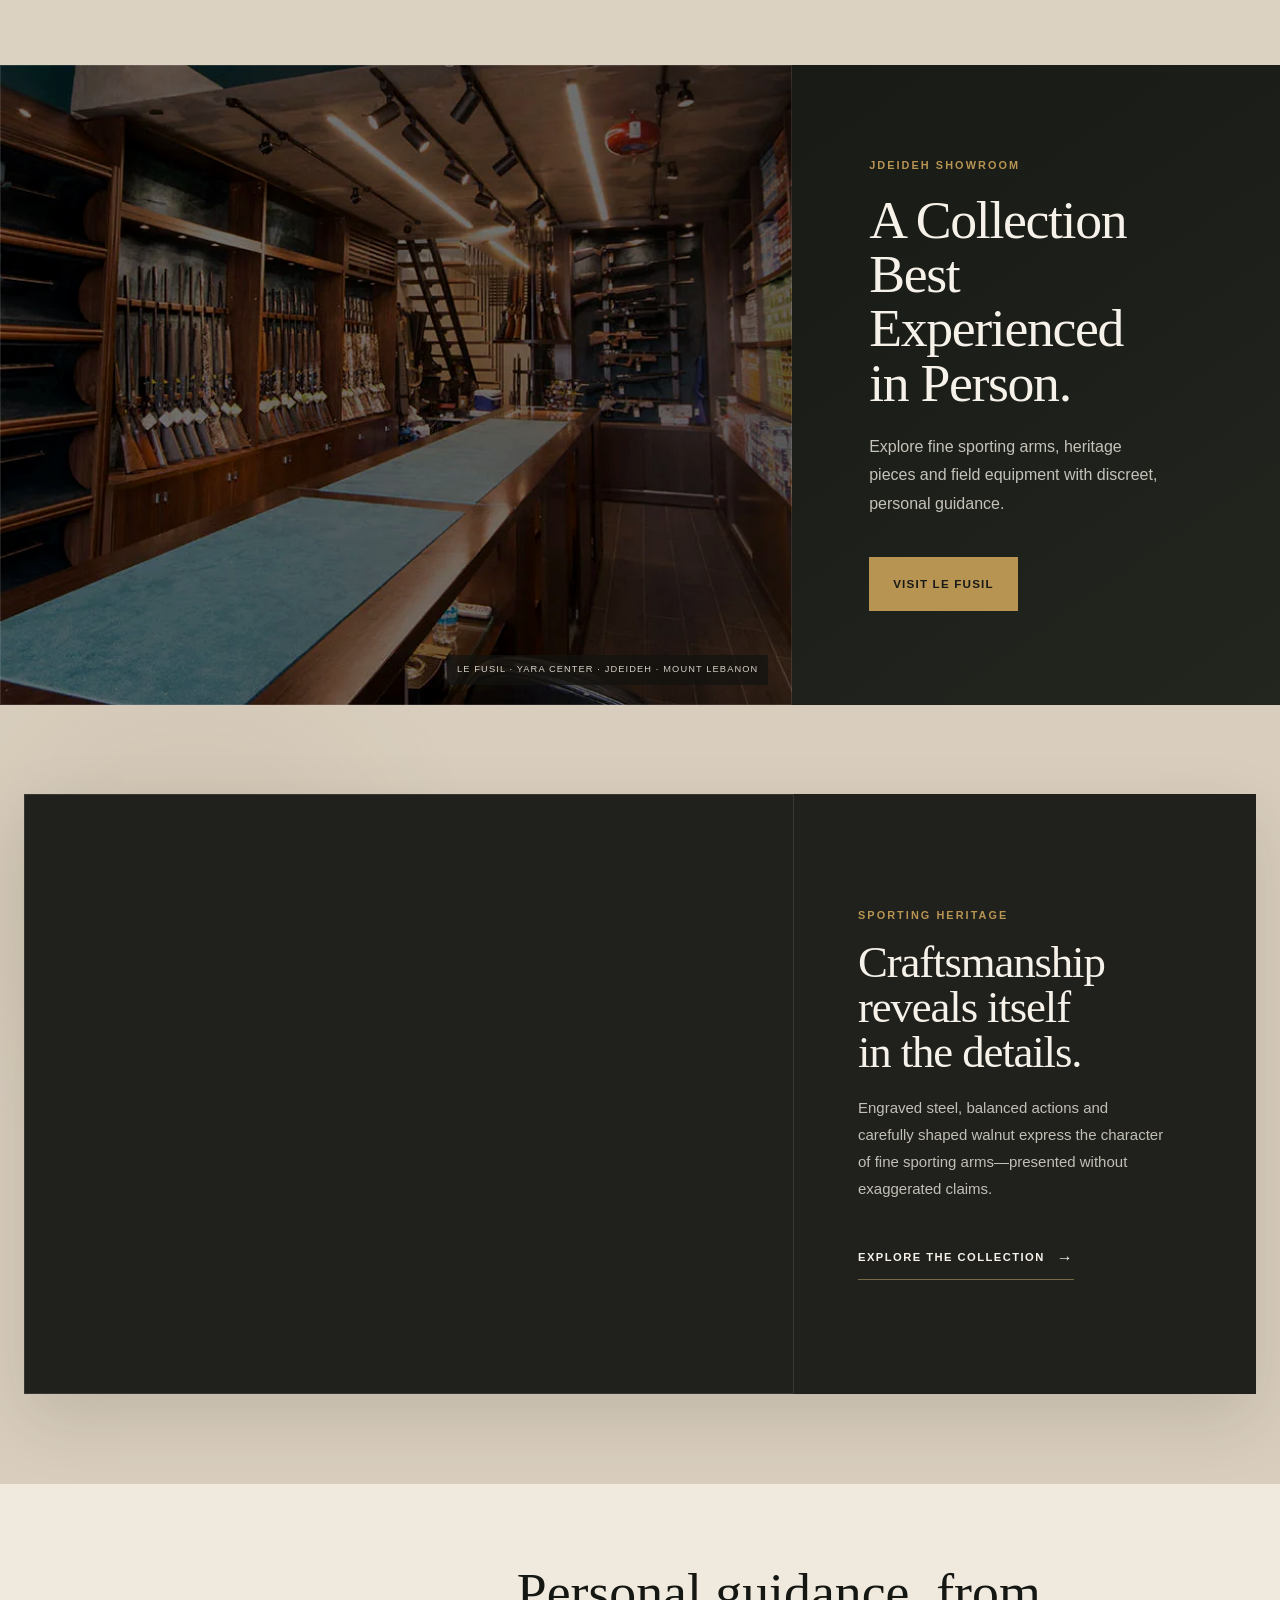
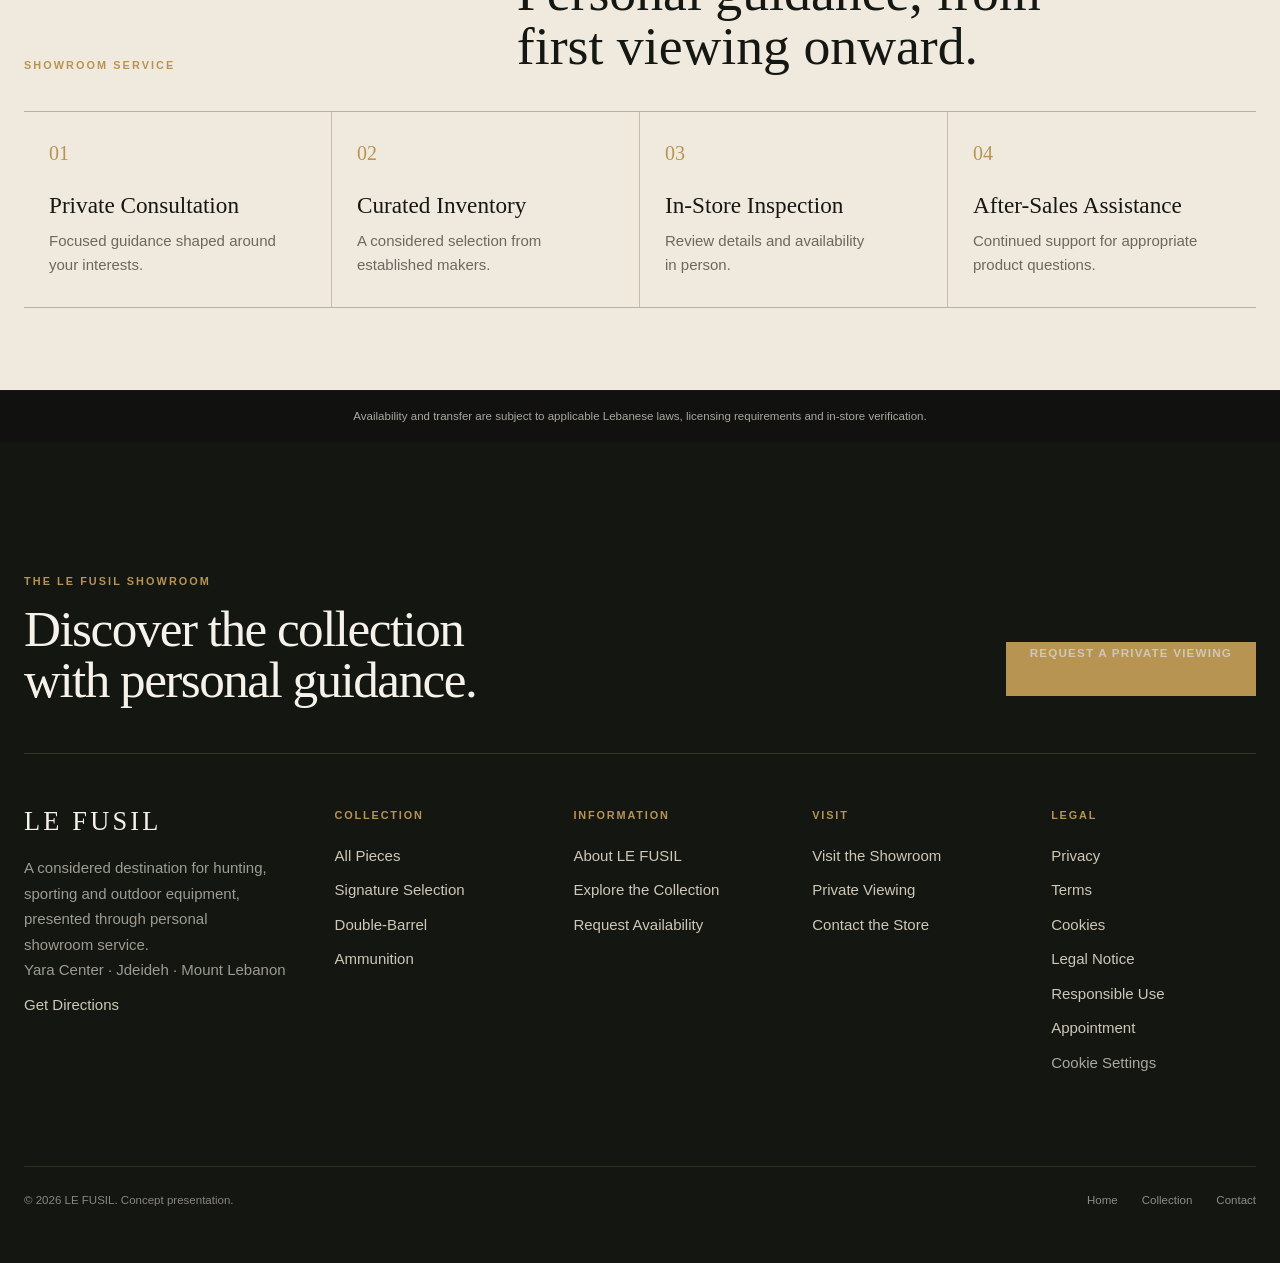
==== commit 873bf989: "Оновлення" ====
--- a/index.html
+++ b/index.html
@@ -21,17 +21,16 @@
 
     <section class="section signature-section" aria-labelledby="signature-title"><div class="container"><div class="signature-heading"><div class="signature-heading-copy"><div class="eyebrow">Signature Collection</div><h2 class="section-title" id="signature-title">Crafted for Generations.</h2><p>Selected sporting pieces defined by craftsmanship, balance and enduring character.</p></div><a class="collection-link" href="shop.html">View Entire Collection <span aria-hidden="true">→</span></a></div><div class="products-grid" id="featuredProducts"></div></div></section>
 
-    <section class="section houses-section" aria-labelledby="houses-title"><div class="container"><div class="editorial-heading"><div><div class="eyebrow">Makers of Distinction</div><h2 class="section-title" id="houses-title">Selected Houses.</h2></div><p>Established sporting names represented across the current LE FUSIL collection.</p></div><div class="houses-grid" id="brandGrid"></div><div class="houses-footer"><p>Discover additional specialist makers within the complete collection.</p><a class="houses-all-link" href="shop.html">View All Makers <span aria-hidden="true">→</span></a></div></div></section>
+    <section class="section houses-section" aria-labelledby="houses-title"><div class="container"><div class="editorial-heading"><div><div class="eyebrow">Makers of Distinction</div><h2 class="section-title" id="houses-title">Our Brands.</h2></div><p>Discover the premium brands represented in the LE FUSIL collection.</p></div><div class="houses-grid" id="brandGrid"></div><div class="houses-footer"><p>Discover additional specialist makers within the complete collection.</p><a class="houses-all-link" href="shop.html">View All Makers <span aria-hidden="true">→</span></a></div></div></section>
 
     <section class="section curated-categories" aria-labelledby="categories-title"><div class="container"><div class="editorial-heading"><div><div class="eyebrow">Curated Categories</div><h2 class="section-title" id="categories-title">Equipment Chosen with Purpose.</h2></div><p>Explore the collection by sporting format and intended field use.</p></div><div class="category-editorial-grid" id="categoryGrid"></div></div></section>
 
-    <section class="showroom-editorial" aria-labelledby="showroom-title"><figure class="showroom-editorial-media reveal"><picture><source type="image/webp" srcset="assets/images/showroom/optimized/le-fusil-showroom-interior-1240.webp"><img src="assets/images/showroom/le-fusil-showroom-interior.jpg" width="1240" height="626" loading="lazy" decoding="async" alt="Interior of the LE FUSIL sporting arms showroom in Jdeideh"></picture><figcaption>LE FUSIL · Yara Center · Jdeideh · Mount Lebanon</figcaption></figure><div class="showroom-editorial-copy reveal"><div class="eyebrow">Jdeideh Showroom</div><h2 id="showroom-title">A Collection Best Experienced in Person.</h2><p>Explore fine sporting arms, heritage pieces and field equipment with discreet, personal guidance.</p><div class="editorial-actions"><a class="btn" href="contact.html">Visit LE FUSIL</a><a class="editorial-link" href="appointment.html">Book a Private Viewing <span aria-hidden="true">→</span></a></div></div></section>
+    <section class="showroom-editorial" aria-labelledby="showroom-title"><figure class="showroom-editorial-media reveal"><picture><source type="image/webp" srcset="assets/images/showroom/optimized/le-fusil-showroom-interior-1240.webp"><img src="assets/images/showroom/le-fusil-showroom-interior.jpg" width="1240" height="626" loading="lazy" decoding="async" alt="Interior of the LE FUSIL sporting arms showroom in Jdeideh"></picture><figcaption>LE FUSIL · Yara Center · Jdeideh · Mount Lebanon</figcaption></figure><div class="showroom-editorial-copy reveal"><div class="eyebrow">Jdeideh Showroom</div><h2 id="showroom-title">A Collection Best Experienced in Person.</h2><p>Explore fine sporting arms, heritage pieces and field equipment with discreet, personal guidance.</p><div class="editorial-actions"><a class="btn" href="contact.html">Visit LE FUSIL</a></div></div></section>
 
     <section class="section collection-editorial" aria-labelledby="heritage-title"><div class="container"><div class="collection-editorial-frame reveal"><div class="collection-editorial-image"><picture><source type="image/webp" srcset="assets/images/products/gamba-bohler-steel-12/optimized/gamba-bohler-steel-12-03-original-640.webp 640w, assets/images/products/gamba-bohler-steel-12/optimized/gamba-bohler-steel-12-03-original-1600.webp 1600w" sizes="(max-width:800px) calc(100vw - 40px),58vw"><img src="assets/images/products/gamba-bohler-steel-12/gamba-bohler-steel-12-03-original.jpg" width="1600" height="1067" loading="lazy" decoding="async" alt="Engraved receiver and walnut stock detail"></picture></div><div class="collection-editorial-copy"><div class="eyebrow">Sporting Heritage</div><h2 id="heritage-title">Craftsmanship reveals itself in the details.</h2><p>Engraved steel, balanced actions and carefully shaped walnut express the character of fine sporting arms—presented without exaggerated claims.</p><a class="editorial-link editorial-link-light" href="shop.html">Explore the Collection <span aria-hidden="true">→</span></a></div></div></div></section>
 
     <section class="benefits-block" aria-labelledby="services-title"><div class="container"><div class="benefits-heading"><div class="eyebrow">Showroom Service</div><h2 id="services-title">Personal guidance, from first viewing onward.</h2></div><div class="benefits-grid"><article><span>01</span><h3>Private Consultation</h3><p>Focused guidance shaped around your interests.</p></article><article><span>02</span><h3>Curated Inventory</h3><p>A considered selection from established makers.</p></article><article><span>03</span><h3>In-Store Inspection</h3><p>Review details and availability in person.</p></article><article><span>04</span><h3>After-Sales Assistance</h3><p>Continued support for appropriate product questions.</p></article></div></div></section>
 
-    <section class="final-cta" aria-labelledby="final-title"><picture aria-hidden="true"><source type="image/webp" srcset="assets/images/showroom/optimized/le-fusil-storefront-600.webp"><img src="assets/images/showroom/le-fusil-storefront.jpg" width="600" height="399" loading="lazy" decoding="async" alt=""></picture><div class="final-cta-overlay" aria-hidden="true"></div><div class="container final-cta-copy"><div class="eyebrow">Private Showroom Experience</div><h2 id="final-title">Experience the Collection in Person.</h2><p>Arrange a private consultation and explore the current selection with personal guidance from the LE FUSIL team.</p><div class="actions"><a class="btn" href="appointment.html">Book a Private Viewing</a><a class="btn btn-outline" href="contact.html">Contact the Store</a></div></div></section>
   </main>
   <div id="siteFooter"></div>
   <script defer src="data/products.js"></script><script defer src="data/homepage-config.js"></script><script defer src="js/site-config.js"></script><script defer src="data/translations/en.js"></script><script defer src="data/translations/ar.js"></script><script defer src="data/translations/fr.js"></script><script defer src="data/translations/homepage.js"></script><script defer src="js/locale-router.js"></script><script defer src="js/components.js"></script><script defer src="js/global.js"></script><script defer src="js/index.js"></script><script defer src="js/i18n.js"></script><script defer src="js/seo-localization.js"></script><script defer src="js/consent-manager.js"></script><script defer src="js/analytics-events.js"></script>
--- a/css/global.css
+++ b/css/global.css
@@ -145,3 +145,22 @@
 @media(hover:hover) and (pointer:fine){.header .nav-links a:hover{color:var(--color-brand-brass-hover)}.header .header-cta:hover,.btn:hover{border-color:var(--color-brand-brass-hover);background:var(--color-brand-brass-hover);color:var(--color-bg-dark)}.btn-outline:hover{border-color:var(--color-brand-brass);background:transparent;color:var(--color-brand-brass-hover)}.btn-dark:hover,.product-card .card-primary:hover,.product-page .product-action-primary:hover{border-color:#2a2e27;background:#2a2e27;color:var(--color-text-light)}.product-card .card-secondary:hover{color:var(--color-brand-brass)}.footer a:hover{color:var(--color-text-light)}}
 @media(prefers-reduced-motion:reduce){*,*:before,*:after{scroll-behavior:auto!important;transition-duration:.01ms!important;animation-duration:.01ms!important;animation-iteration-count:1!important}}
 @media(forced-colors:active){:where(a,button,input,select,textarea,[tabindex]):focus-visible{outline:2px solid Highlight}.btn,.availability{border:1px solid ButtonText}}
+
+/* Compact global-header language switcher. */
+.header .language-switcher{position:relative;display:flex;width:60px;min-width:60px;min-height:46px;align-items:center;justify-content:center;align-self:center}
+.header .language-toggle{display:grid;width:60px;min-width:60px;height:46px;padding:0;place-items:center;border:1px solid rgba(184,148,82,.42);background:rgba(10,12,9,.14);color:var(--color-text-light);font-size:.68rem;font-weight:700;letter-spacing:.12em;line-height:1;text-align:center;transition:color 200ms ease-out,border-color 200ms ease-out,background-color 200ms ease-out}
+.header .language-toggle:after{content:none}
+.header .language-toggle[aria-expanded=true]{border-color:var(--color-brand-brass);background:rgba(10,12,9,.24);color:var(--color-text-light)}
+.header .language-toggle:focus-visible{border-color:var(--color-brand-brass-hover);color:var(--color-text-light)}
+.header .language-menu{position:absolute;z-index:120;inset:auto;inset-block-start:calc(100% + 8px);inset-inline-end:0;display:none;min-width:92px;padding:6px;border:1px solid var(--color-border-brass);background:var(--color-bg-dark);box-shadow:0 14px 32px rgba(0,0,0,.24)}
+.header .language-menu.open{display:grid}
+.header .language-menu button{position:relative;min-width:0;min-height:40px;padding:8px 13px 8px 24px;border:0;background:transparent;color:var(--color-text-muted-light);font-size:.67rem;font-weight:700;letter-spacing:.14em;text-align:left}
+.header .language-menu button[aria-current=true]{color:var(--color-text-light)}
+.header .language-menu button[aria-current=true]:before{position:absolute;left:10px;top:50%;width:5px;height:5px;border-radius:50%;background:var(--color-brand-brass);content:"";transform:translateY(-50%)}
+.header .language-menu button:focus-visible{color:var(--color-brand-brass-hover);outline:2px solid var(--color-brand-brass-hover);outline-offset:-2px}
+@media(hover:hover) and (pointer:fine){.header .language-toggle:hover{border-color:var(--color-brand-brass);background:rgba(10,12,9,.22);color:var(--color-text-light)}.header .language-menu button:hover{background:var(--color-surface-dark);color:var(--color-brand-brass-hover)}}
+
+@media(max-width:800px){
+  .header .language-switcher{display:none}
+  .header .header-actions{gap:0}
+}
--- a/css/homepage-redesign.css
+++ b/css/homepage-redesign.css
@@ -61,3 +61,70 @@
   .collection-editorial-copy p{font-size:.95rem;line-height:1.65}
   .collection-editorial-copy .editorial-link{min-height:48px;margin-top:24px;align-items:center}
 }
+
+@media(max-width:800px){
+  .heritage-hero h1{inline-size:max-content;max-inline-size:100%;font-size:clamp(1.75rem,7.4vw,3.7rem);line-height:.93;letter-spacing:-.035em;text-wrap:balance;white-space:nowrap}
+  .heritage-hero h1 br{display:none}
+  .heritage-hero h1 span{display:block}
+}
+
+body.home-page .heritage-hero h1{color:#f4efe6}
+body.home-page .heritage-hero h1 span{color:#ddd5ca}
+
+@media(max-width:800px){
+  .heritage-hero{height:auto;min-height:0}
+  .heritage-hero-media img{object-fit:cover;object-position:55% 44%;transform:scale(1.12)}
+  .heritage-hero-overlay{background:radial-gradient(circle at 72% 40%,rgba(105,96,81,.12),transparent 34%),linear-gradient(90deg,rgba(8,10,8,.78) 0%,rgba(8,10,8,.48) 48%,rgba(8,10,8,.2) 100%),linear-gradient(180deg,rgba(8,10,8,.28) 0%,rgba(8,10,8,.18) 32%,rgba(8,10,8,.48) 64%,rgba(8,10,8,.76) 100%)}
+  .heritage-hero-copy{padding:calc(105px + env(safe-area-inset-top)) 22px 40px}
+  .heritage-hero-copy .eyebrow{margin-bottom:24px}
+  .heritage-hero h1{font-size:clamp(2rem,8.2vw,3.7rem);line-height:1.08}
+  .heritage-hero h1 span{margin-top:.18em}
+  .heritage-hero-copy>p{margin-top:28px}
+  .heritage-hero .actions{margin-top:30px}
+  .makers-line{margin-top:28px}
+}
+
+@media(max-width:800px){
+  .home-page .signature-section{padding-top:0;background:#141612}
+  .home-page .signature-section .signature-heading{display:none;margin:0}
+  .home-page .signature-section .products-grid{padding-top:46px;row-gap:32px}
+  .home-page .signature-section .products-grid:before{width:max-content;min-width:180px;grid-column:1/-1;margin:0 auto -12px;padding-bottom:9px;border-bottom:1px solid rgba(169,131,69,.45);color:var(--color-bronze);content:"SELECTED PIECES";font-size:11px;font-weight:600;letter-spacing:.3em;line-height:1;text-align:center}
+  .home-page .signature-section .product-card{border:1px solid rgba(181,145,82,.18)}
+  .home-page .signature-section .product-image{aspect-ratio:1.14;border:0}
+  .home-page .signature-section .product-image img{filter:brightness(.95) contrast(1.05) saturate(1.04) sepia(.03)}
+  .home-page .signature-section .product-info{padding-bottom:12px}
+  .home-page .signature-section .product-buyline{gap:20px}
+  .home-page .signature-section .price{font-size:calc(1.3rem + 2px);font-weight:500}
+  .home-page .signature-section .availability-request{min-height:24px;padding-inline:8px;border-color:rgba(91,89,81,.14);font-size:.55rem}
+  .home-page .signature-section .card-actions{gap:14px;margin-top:28px}
+  .home-page .signature-section .card-primary{min-height:48px;padding-block:0;box-shadow:0 10px 24px rgba(0,0,0,.18)}
+  .home-page .signature-section .card-secondary{padding-inline-end:10px;border-color:rgba(169,131,69,.55)}
+  .home-page .signature-section .card-secondary span{margin-inline-start:9px}
+}
+
+@media(max-width:800px){
+  .home-page .curated-categories{padding-block:56px}
+  .home-page .curated-categories .editorial-heading{margin-bottom:28px}
+  .home-page .curated-categories .category-shade{background:linear-gradient(180deg,rgba(13,15,11,.07) 10%,rgba(13,15,11,.29) 52%,rgba(13,15,11,.89) 100%)}
+  .home-page .showroom-editorial-copy .editorial-actions{margin-top:40px}
+  .home-page .showroom-editorial-copy .editorial-actions .btn{min-height:60px;padding-block:4px}
+  .home-page .collection-editorial-copy{padding-bottom:18px}
+  .home-page .benefits-block{padding-block:58px}
+  .home-page .benefits-heading{margin-bottom:26px}
+  .home-page .benefits-grid article{padding:25px 22px}
+  .home-page .benefits-grid span{font-size:1.35rem}
+  .home-page .benefits-grid h3{margin-top:32px}
+  .home-page .final-cta-overlay{background:linear-gradient(180deg,rgba(11,13,10,.28),rgba(11,13,10,.89))}
+  .home-page .footer{padding-top:38px}
+  .home-page .footer-lead{padding:42px 0 32px}
+  .home-page .footer-lead .btn{display:flex;width:100%;align-items:center;justify-content:center;padding-block:0;line-height:1.2}
+  .home-page .footer-grid{align-items:start;row-gap:18px;column-gap:24px;padding-top:32px}
+  .home-page .footer-grid>div{align-self:start;padding-bottom:20px}
+  .home-page .footer-grid>div:nth-child(4){margin-top:0}
+  .home-page .footer h3,.home-page .footer h4{margin-bottom:12px}
+  .home-page .footer-brand h3{font-size:1.75rem}
+  .home-page .footer h4{color:color-mix(in srgb,var(--color-brand-brass) 90%,var(--color-text-light))}
+  .home-page .footer a{color:color-mix(in srgb,var(--color-text-muted-light) 88%,var(--color-text-light))}
+  .home-page .footer-bottom{margin-top:26px;padding-block:18px}
+  .home-page .shortlist-count{min-width:15px;height:15px;padding-inline:3px;border-radius:8px}
+}
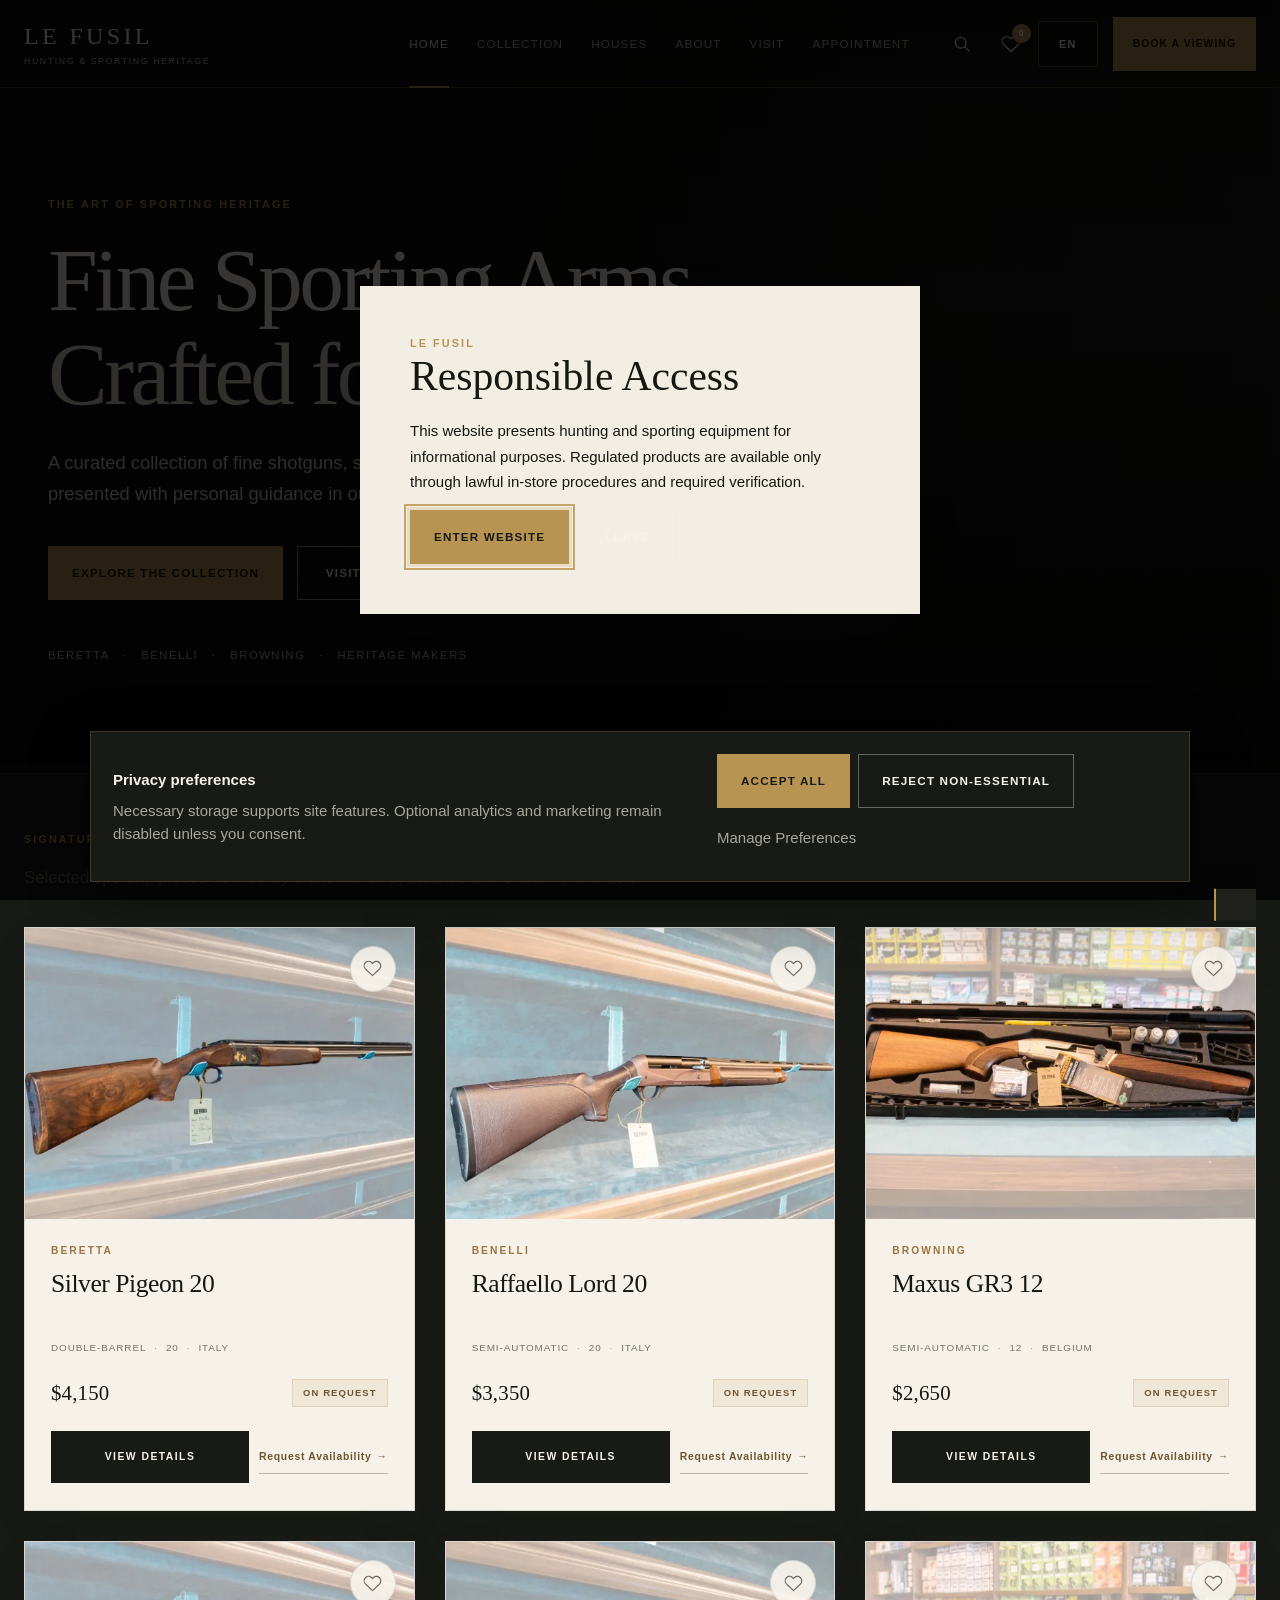
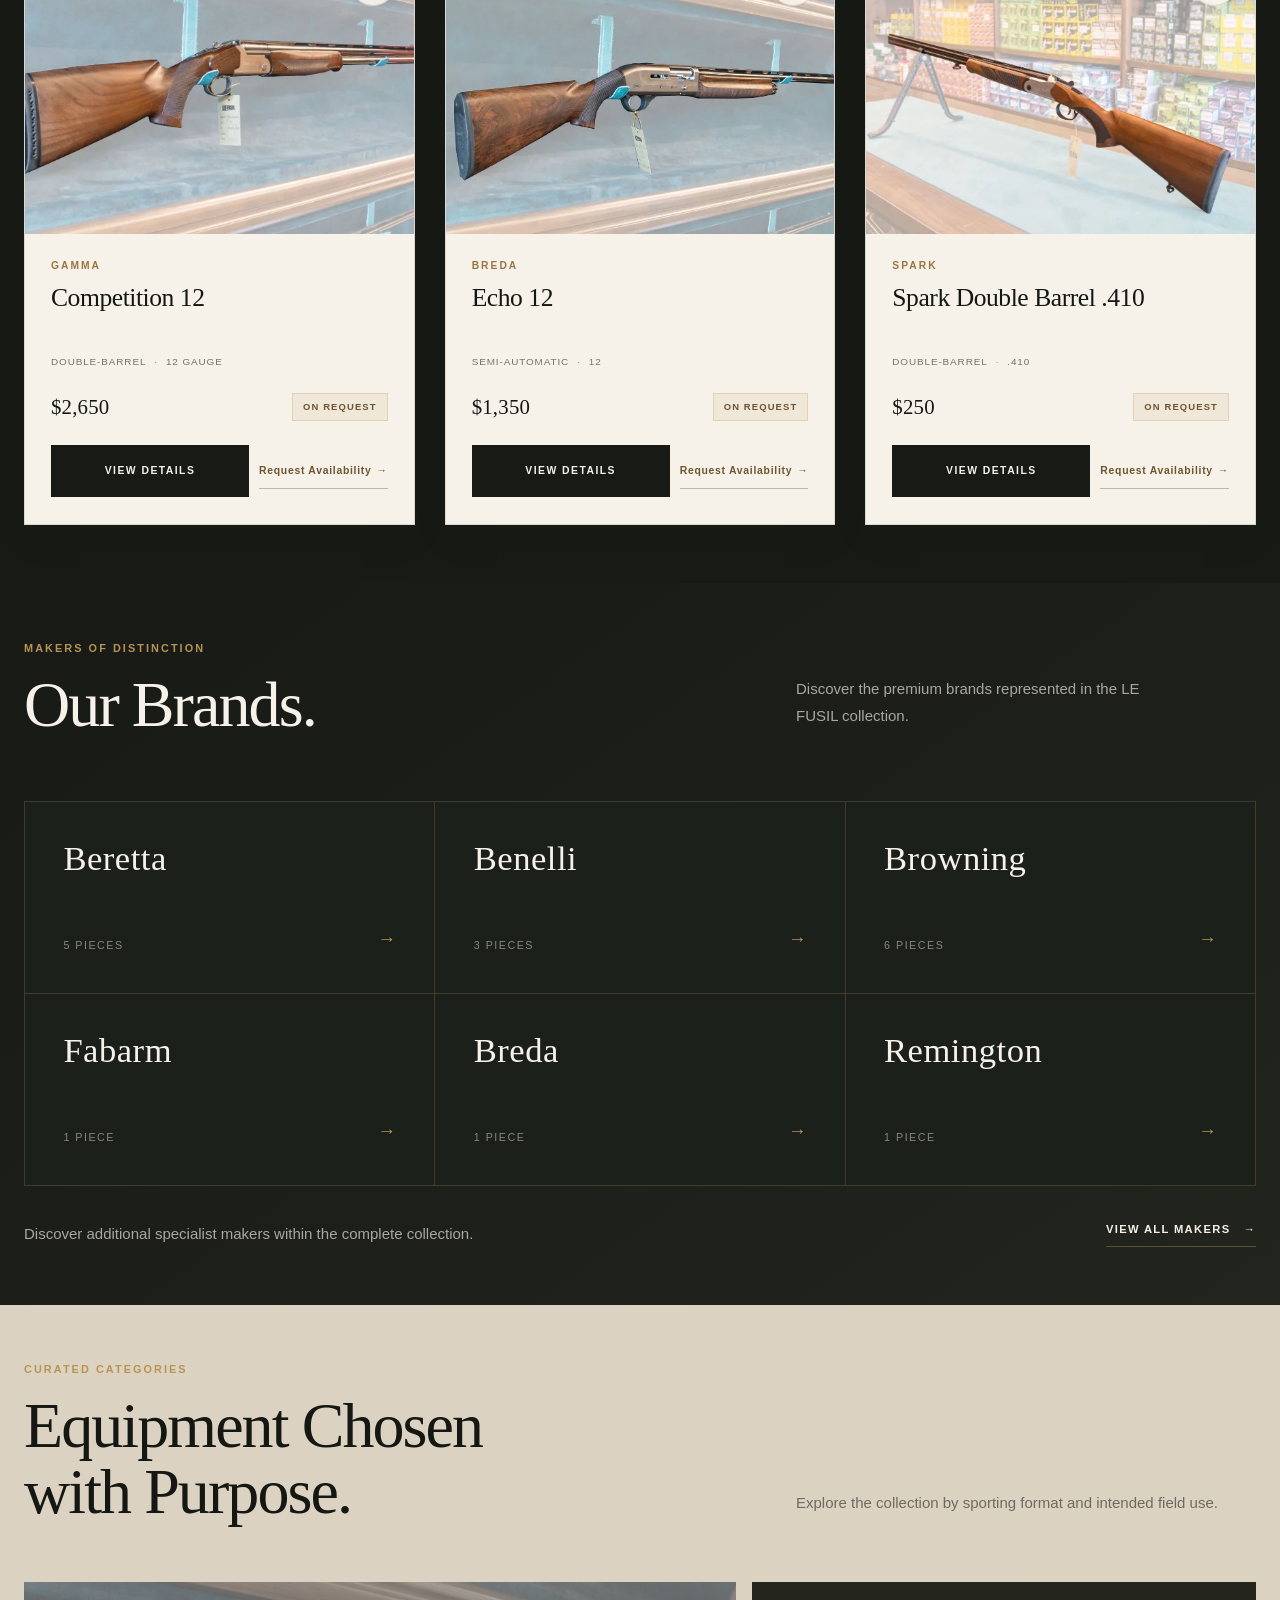
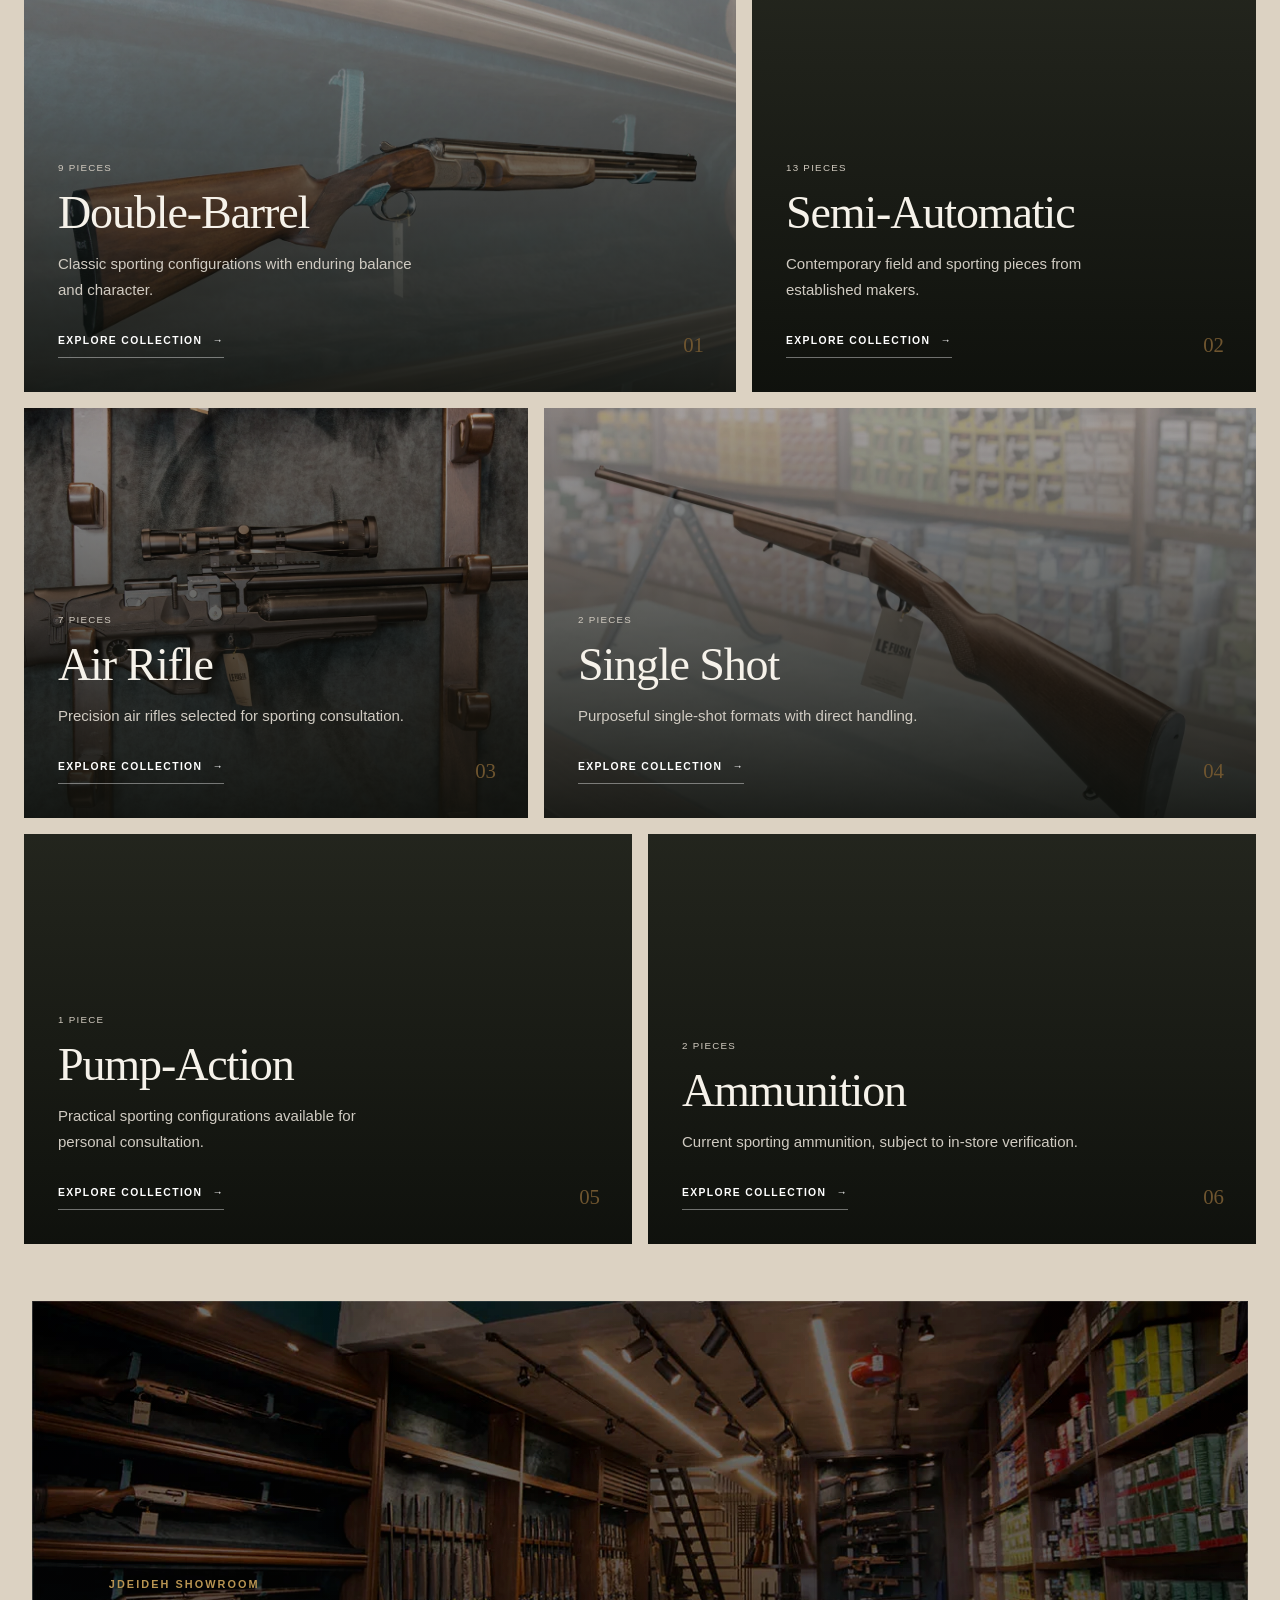
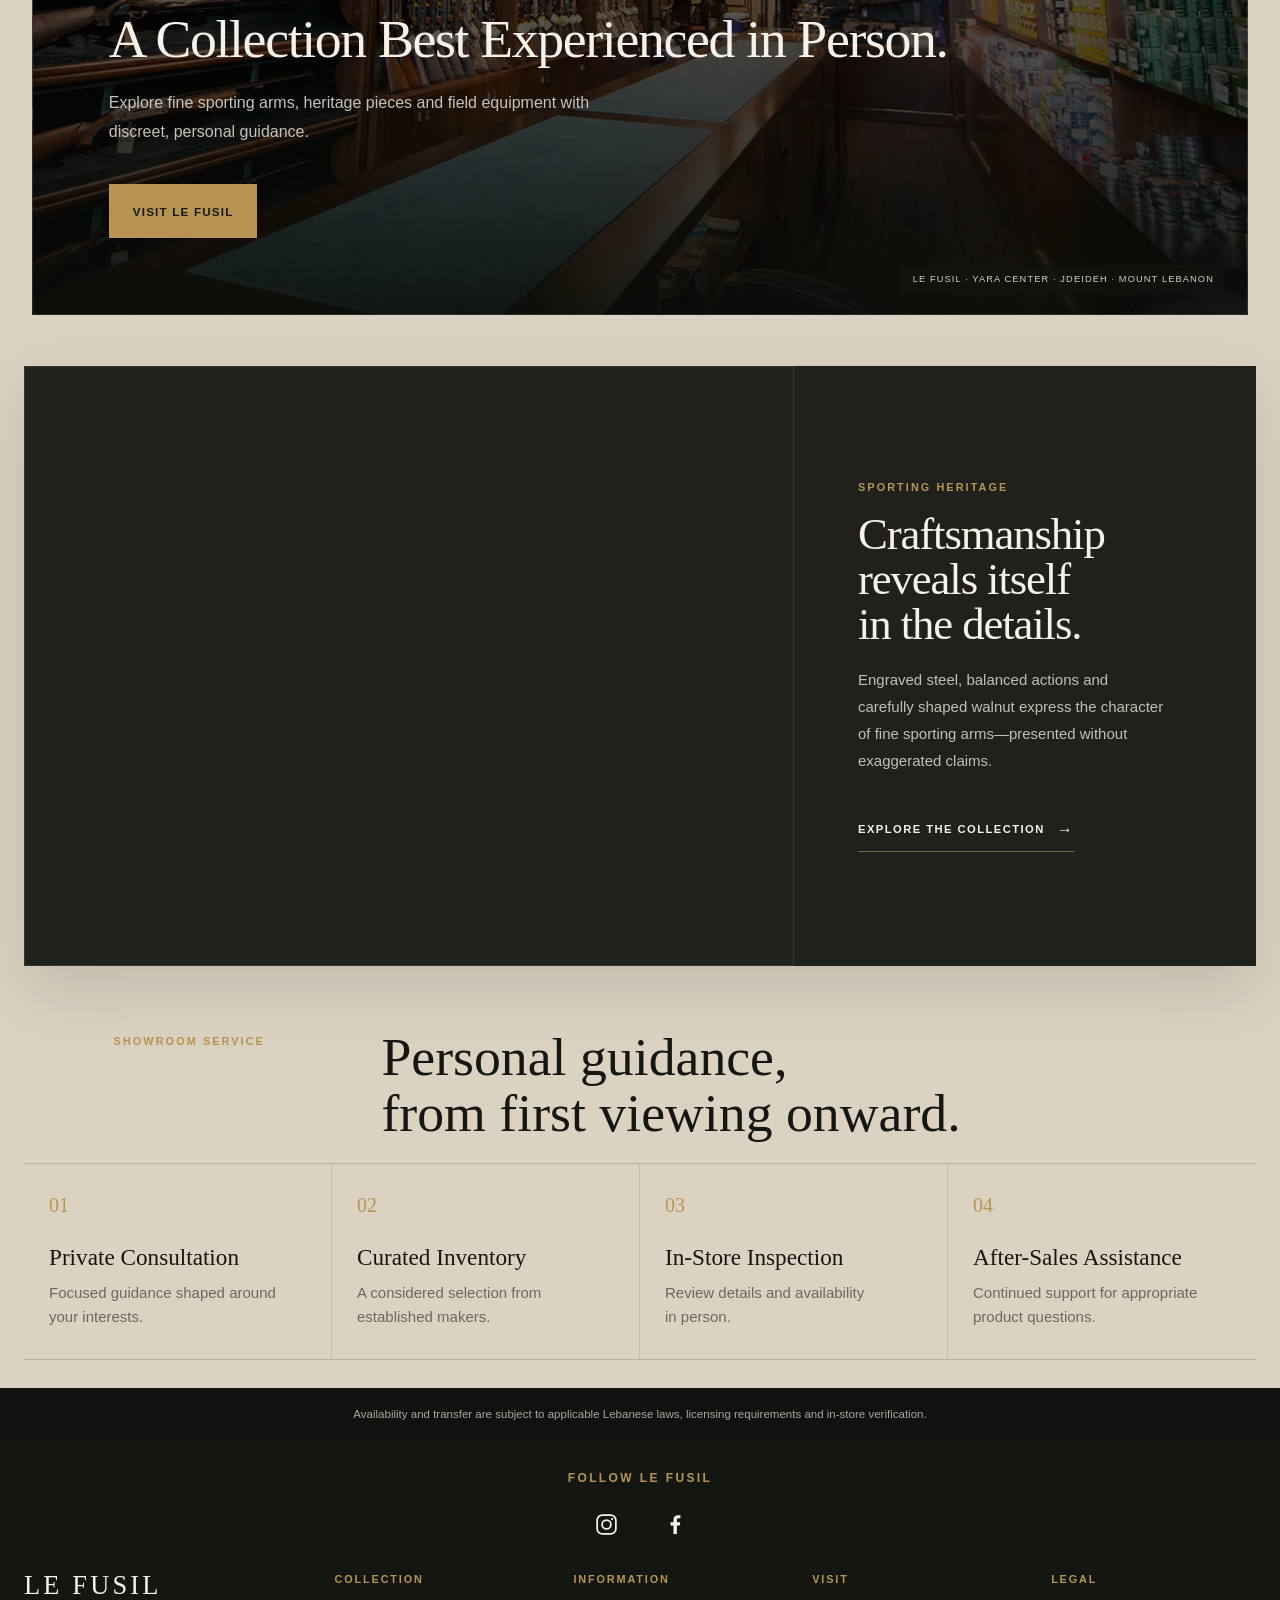
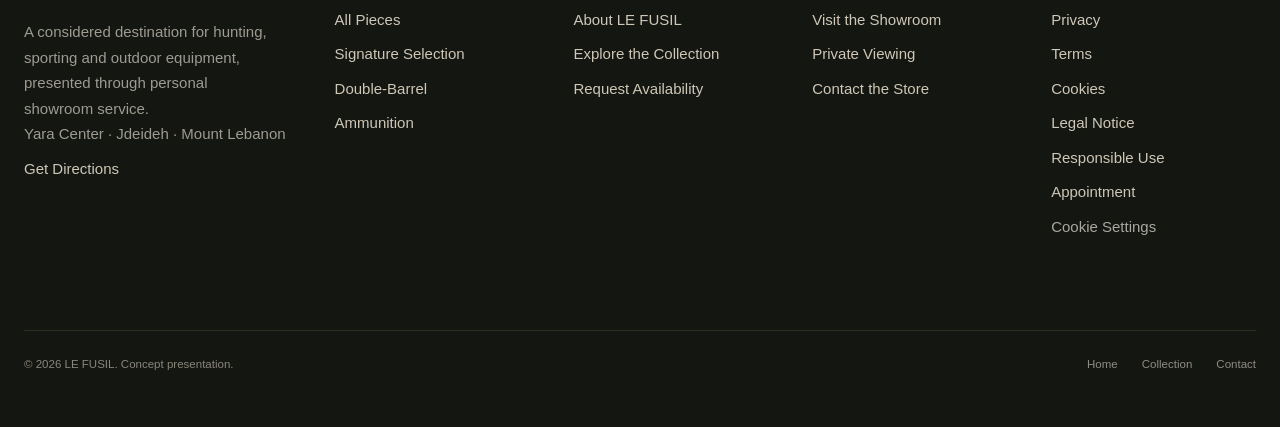
==== commit 0e78f4d9: "Оновлення" ====
--- a/index.html
+++ b/index.html
@@ -29,7 +29,7 @@
 
     <section class="section collection-editorial" aria-labelledby="heritage-title"><div class="container"><div class="collection-editorial-frame reveal"><div class="collection-editorial-image"><picture><source type="image/webp" srcset="assets/images/products/gamba-bohler-steel-12/optimized/gamba-bohler-steel-12-03-original-640.webp 640w, assets/images/products/gamba-bohler-steel-12/optimized/gamba-bohler-steel-12-03-original-1600.webp 1600w" sizes="(max-width:800px) calc(100vw - 40px),58vw"><img src="assets/images/products/gamba-bohler-steel-12/gamba-bohler-steel-12-03-original.jpg" width="1600" height="1067" loading="lazy" decoding="async" alt="Engraved receiver and walnut stock detail"></picture></div><div class="collection-editorial-copy"><div class="eyebrow">Sporting Heritage</div><h2 id="heritage-title">Craftsmanship reveals itself in the details.</h2><p>Engraved steel, balanced actions and carefully shaped walnut express the character of fine sporting arms—presented without exaggerated claims.</p><a class="editorial-link editorial-link-light" href="shop.html">Explore the Collection <span aria-hidden="true">→</span></a></div></div></div></section>
 
-    <section class="benefits-block" aria-labelledby="services-title"><div class="container"><div class="benefits-heading"><div class="eyebrow">Showroom Service</div><h2 id="services-title">Personal guidance, from first viewing onward.</h2></div><div class="benefits-grid"><article><span>01</span><h3>Private Consultation</h3><p>Focused guidance shaped around your interests.</p></article><article><span>02</span><h3>Curated Inventory</h3><p>A considered selection from established makers.</p></article><article><span>03</span><h3>In-Store Inspection</h3><p>Review details and availability in person.</p></article><article><span>04</span><h3>After-Sales Assistance</h3><p>Continued support for appropriate product questions.</p></article></div></div></section>
+    <section class="benefits-block" aria-labelledby="services-title"><div class="container"><div class="benefits-heading"><div class="eyebrow">Showroom Service</div><h2 id="services-title"><span data-i18n="Personal guidance,">Personal guidance,</span> <span data-i18n="from first viewing onward.">from first viewing onward.</span></h2></div><div class="benefits-grid"><article><span>01</span><h3>Private Consultation</h3><p>Focused guidance shaped around your interests.</p></article><article><span>02</span><h3>Curated Inventory</h3><p>A considered selection from established makers.</p></article><article><span>03</span><h3>In-Store Inspection</h3><p>Review details and availability in person.</p></article><article><span>04</span><h3>After-Sales Assistance</h3><p>Continued support for appropriate product questions.</p></article></div></div></section>
 
   </main>
   <div id="siteFooter"></div>
--- a/css/global.css
+++ b/css/global.css
@@ -26,7 +26,7 @@
 .header-actions{display:flex;align-items:center;gap:5px}
 .header-actions svg,.mobile-menu svg{width:20px;height:20px;fill:none;stroke:currentColor;stroke-width:1.45;stroke-linecap:round;stroke-linejoin:round}
 .header-actions .icon-btn{position:relative;border:1px solid transparent}
-.shortlist-count{position:absolute;top:2px;right:1px;display:grid;min-width:17px;height:17px;padding:0 4px;place-items:center;border-radius:9px;background:var(--accent);color:#fff;font-size:.55rem;font-weight:700;line-height:1}
+.shortlist-count{position:absolute;top:1px;right:1px;display:grid;min-width:19px;height:19px;padding:0 4px;place-items:center;border-radius:999px;background:var(--accent);box-shadow:0 2px 7px rgba(0,0,0,.2);color:#fff;font-size:.55rem;font-weight:700;line-height:1}
 .header-cta{min-height:44px;margin-left:10px;padding:0 19px;font-size:.65rem}
 .hamb svg{width:23px;height:23px}
 .footer{padding:0 0 28px;background:#171815}
@@ -45,9 +45,16 @@
 .footer-bottom nav a{margin:0;color:#8f8c83}
 .legal-strip{border-top:1px solid rgba(255,255,255,.04);color:#aaa79e}
 .mobile-menu{padding:0!important;background:#11120f}
-.mobile-menu-panel{display:flex;width:min(100%,560px);height:100%;margin-left:auto;flex-direction:column;padding:calc(24px + env(safe-area-inset-top)) 34px calc(28px + env(safe-area-inset-bottom));background:#171815;border-left:1px solid rgba(196,164,109,.18)}
-.mobile-menu-head{display:flex;align-items:center;justify-content:space-between;min-height:58px}
+.mobile-menu-panel{display:flex;width:min(100%,560px);height:100%;margin-left:auto;flex-direction:column;overflow-y:auto;overscroll-behavior:contain;padding:calc(24px + env(safe-area-inset-top)) 34px calc(28px + env(safe-area-inset-bottom));background:#171815;border-left:1px solid rgba(196,164,109,.18);scrollbar-width:thin}
+.mobile-menu-head{position:sticky;z-index:2;top:0;display:flex;align-items:center;justify-content:space-between;min-height:58px;background:#171815}
+.mobile-menu-head .brand{min-width:0}
+.mobile-menu-head-actions{display:flex;flex:0 0 auto;align-items:center;gap:8px}
 .mobile-menu-head .overlay-close{position:static;flex:0 0 48px}
+.mobile-menu-head .language-switcher{position:relative;display:flex;width:48px;min-width:48px;height:48px;align-items:center;justify-content:center}
+.mobile-menu-head .language-toggle{width:48px;min-width:48px;height:48px;padding:0;border-width:1px;color:#cbc7bd;line-height:1;transition:color 200ms ease,border-color 200ms ease,opacity 200ms ease}
+.mobile-menu-head .language-menu{position:absolute;z-index:4;inset-block-start:calc(100% + 8px);inset-inline-end:0;width:max-content;min-width:142px;max-height:calc(100vh - 96px - env(safe-area-inset-top));overflow-y:auto;margin:0;padding:6px;border-color:rgba(184,148,82,.3);box-shadow:0 14px 32px rgba(0,0,0,.24)}
+.mobile-menu-head .language-menu.open{display:grid}
+.mobile-menu-head .language-menu button{width:100%;min-height:44px;padding:9px 12px;text-align:start;pointer-events:auto}
 .mobile-menu nav{display:flex;margin:auto 0;flex-direction:column;gap:0;font:400 clamp(2.45rem,7vw,4rem)/1 var(--serif)}
 .mobile-menu nav a{position:relative;padding:12px 0;color:#d4d0c7}
 .mobile-menu nav a.active{padding-left:25px;color:#fff}
@@ -56,9 +63,20 @@
 .mobile-menu-foot .btn{width:100%;min-height:54px}
 .mobile-contact-link{display:inline-flex;gap:10px;margin-top:20px;color:var(--accent-light);font-size:.68rem;font-weight:700;letter-spacing:.12em;text-transform:uppercase}
 .mobile-menu-foot p{max-width:390px;margin:20px 0 12px;color:#918e86;font-size:.78rem;line-height:1.65}
-.mobile-menu-foot .lang{display:block;width:auto;height:44px;color:#cbc7bd}
+.mobile-menu .mobile-menu-social{display:grid;gap:16px;margin:20px 0 0;font:inherit}
+.mobile-menu-social>span{color:var(--accent-light);font-size:.66rem;font-weight:700;letter-spacing:.14em;text-transform:uppercase}
+.mobile-menu-social>div{display:flex;align-items:center;justify-content:flex-start;gap:12px}
+.mobile-menu .mobile-menu-social a{display:grid;width:44px;height:44px;padding:0;place-items:center;color:#cbc7bd;transition:color 200ms ease,opacity 200ms ease}
+.mobile-menu-social svg{width:21px;height:21px;fill:none;stroke:currentColor;stroke-width:1.45}
+.mobile-menu-social a:nth-child(2) svg{width:22px;height:22px}
+.mobile-menu-social svg path{fill:currentColor;stroke:none}
 .toast{right:24px;bottom:24px;border-left:2px solid var(--accent);background:#20211d;color:#f4f0e8}
 @media(hover:hover) and (pointer:fine){.nav-links a:hover,.footer a:hover,.footer-text-button:hover{color:var(--accent-light)}.nav-links a:hover:after{transform:scaleX(1)}.header-actions .icon-btn:hover{border-color:rgba(196,164,109,.34);color:var(--accent-light)}.btn:hover{background:var(--accent-light);border-color:var(--accent-light)}}
+@media(hover:hover) and (pointer:fine){.mobile-menu .mobile-menu-social a:hover{color:var(--accent-light);opacity:.88}}
+.mobile-menu .mobile-menu-social a:focus-visible{color:var(--accent-light);outline:1px solid var(--accent-light);outline-offset:2px}
+.mobile-menu .mobile-menu-social a:active,.mobile-menu .mobile-menu-head .language-toggle:active{opacity:.76}
+.mobile-menu .mobile-menu-head .language-toggle:hover,.mobile-menu .mobile-menu-head .language-toggle:focus-visible{border-color:var(--accent-light);color:var(--accent-light);opacity:.9}
+@media(prefers-reduced-motion:reduce){.mobile-menu .mobile-menu-social a,.mobile-menu .mobile-menu-head .language-toggle{transition:none}}
 @media(hover:none){.btn:hover{background:var(--accent);border-color:var(--accent)}.btn-outline:hover{background:transparent;border-color:currentColor}}
 @media(max-width:1100px){.nav-links{gap:19px}.nav{gap:22px}.header-actions>[data-search],.header-actions>.lang{display:none}.footer-grid{grid-template-columns:1.35fr repeat(2,1fr)}.footer-grid>div:nth-child(n+4){margin-top:10px}}
 @media(max-width:900px){.header-actions{margin-left:auto}.header-actions>[data-search],.header-actions>.lang,.header-cta{display:none}.hamb{display:grid}.nav>.brand{margin-right:0}.footer-lead{align-items:start;flex-direction:column}.footer-grid{grid-template-columns:repeat(2,1fr)}}
@@ -123,6 +141,8 @@
 .product-card .card-secondary{color:#6f552f}
 .product-card .shortlist{color:#6f6a61}
 .product-card .shortlist.active{border-color:var(--color-brand-brass);background:var(--color-brand-brass);color:var(--color-bg-dark)}
+.product-card[data-card-link],.favorite-item[data-card-link]{cursor:pointer}
+.product-card[data-card-link]:focus-visible,.favorite-item[data-card-link]:focus-visible{outline:1px solid var(--color-brand-brass);outline-offset:4px;box-shadow:0 0 0 3px rgba(184,148,82,.12)}
 .category-editorial{color:var(--color-text-dark)}
 .category-editorial .category-number,.category-editorial a{color:#6f552f}
 .category-content,.category-content h3{color:var(--color-text-light)}
@@ -164,3 +184,4 @@
   .header .language-switcher{display:none}
   .header .header-actions{gap:0}
 }
+@media(max-width:768px){.footer .footer-grid .footer-text-button,.consent-banner .consent-actions .footer-text-button,.consent-panel .consent-actions .footer-text-button{display:flex;min-height:44px;align-items:center}}
--- a/css/index.css
+++ b/css/index.css
@@ -185,4 +185,10 @@
 @media(hover:hover) and (pointer:fine){.product-card:hover{border-color:rgba(155,122,69,.16)}.shortlist:hover{transform:scale(1.04)}}
 @media(max-width:640px){.product-info{padding:24px 22px}.product-info h3{margin-bottom:18px}}
 .product-image picture{display:block;width:100%;height:100%}
+
+@media(max-width:800px){
+  :is(.home-page .signature-section,.shop-page .catalog-grid) .product-image{aspect-ratio:4/3;border:0;background:#ded4c4}
+  :is(.home-page .signature-section,.shop-page .catalog-grid) .product-image img{width:100%;height:100%;padding:0;object-fit:cover;object-position:center}
+  :is(.home-page .signature-section,.shop-page .catalog-grid) .shortlist{top:18px;right:18px;width:44px;height:44px;box-shadow:0 3px 10px rgba(24,24,20,.05)}
+}
 .showroom-editorial-media>picture,.collection-editorial-image>picture{position:absolute;inset:0}
--- a/css/homepage-redesign.css
+++ b/css/homepage-redesign.css
@@ -4,14 +4,52 @@
 .heritage-hero{position:relative;display:flex;min-height:clamp(760px,86vh,860px);align-items:center;overflow:hidden;background:var(--color-forest);color:#f6f0e7;isolation:isolate}.heritage-hero-media,.heritage-hero-media img,.heritage-hero-overlay{position:absolute;inset:0;width:100%;height:100%}.heritage-hero-media img{object-fit:cover;object-position:center 42%;filter:saturate(.72) contrast(1.08) brightness(.8)}.heritage-hero-overlay{z-index:1;background:linear-gradient(90deg,rgba(10,12,9,.94) 0%,rgba(10,12,9,.82) 35%,rgba(10,12,9,.25) 73%,rgba(10,12,9,.1)),linear-gradient(180deg,rgba(7,8,6,.35),transparent 38%,rgba(7,8,6,.72));box-shadow:inset 0 -1px rgba(255,255,255,.12)}.heritage-hero-overlay:after{content:"";position:absolute;inset:0;opacity:.18;background-image:repeating-linear-gradient(115deg,transparent 0 39px,rgba(255,255,255,.025) 40px)}
 .heritage-hero-copy{position:relative;z-index:2;padding-top:88px}.heritage-hero-copy .eyebrow{margin-bottom:26px;color:#c8a66c;letter-spacing:.2em}.heritage-hero h1{max-width:780px;margin:0;font:400 clamp(4.5rem,7vw,7.5rem)/.91 var(--serif);letter-spacing:-.04em;text-wrap:balance}.heritage-hero h1 span{color:#e7ddcf}.heritage-hero-copy>p{max-width:650px;margin:32px 0 0;color:#d3cec5;font-size:1.15rem;line-height:1.7}.heritage-hero .actions{display:flex;gap:14px;margin-top:36px}.heritage-hero .btn{min-width:210px}.heritage-hero .btn-outline{border-color:rgba(255,255,255,.52)}.makers-line{margin-top:46px;color:#b9b3a9;font-size:.7rem;letter-spacing:.14em;text-transform:uppercase}.makers-line i{padding:0 9px;color:var(--color-bronze);font-style:normal}
 .home-page .section{padding-block:clamp(80px,8vw,124px)}.signature-section{background:linear-gradient(135deg,#eee7dc,#ded4c4)}.signature-heading{margin-bottom:50px}.signature-heading .section-title{font-size:clamp(3.4rem,5.2vw,5.8rem)}.signature-heading p{font-size:1.05rem}.home-page .products-grid{gap:30px}.home-page .product-card{background:#f7f2e9;border:1px solid rgba(72,60,45,.1);box-shadow:0 13px 34px rgba(41,33,24,.07)}.home-page .product-image{aspect-ratio:4/3}.home-page .product-image img{object-fit:cover}.home-page .product-info{padding:25px 26px 27px}.home-page .product-info h3{margin-bottom:13px}.home-page .product-card-meta{display:flex;flex-wrap:wrap;gap:0;margin-bottom:20px;color:#777066;font-size:.62rem;letter-spacing:.09em;text-transform:uppercase}.home-page .product-card-meta span+span:before{content:"·";padding:0 8px;color:var(--color-bronze)}.home-page .card-actions{grid-template-columns:1fr auto;align-items:center}.home-page .card-secondary{min-height:auto;width:auto;padding:8px 0;border:0;border-bottom:1px solid rgba(29,30,26,.28);background:transparent;text-transform:none;letter-spacing:.07em}.home-page .card-secondary span{margin-inline-start:5px}
+@media(min-width:1024px){.home-page .signature-section{background:var(--color-bg-dark)}}
 .houses-section{background:linear-gradient(145deg,#171a15,#22251e)}.houses-grid{grid-template-columns:repeat(4,minmax(0,1fr));border:0;gap:1px;background:#393b34}.house-link{min-height:142px;background:#1b1e18;border:0;padding:28px}.house-link span{font-size:clamp(1.35rem,2vw,2rem)}.house-link b{position:absolute;inset:25px 24px auto auto;color:#a98345;font-weight:400}.house-featured{grid-column:span 2;min-height:174px;background:#20241c}.house-featured span{font-size:clamp(2rem,3vw,3.3rem)}
 .curated-categories{background:#dcd2c2}.category-editorial-grid{grid-template-columns:repeat(12,1fr);gap:16px;background:transparent}.category-editorial{position:relative;display:block;grid-column:span 6;min-height:410px;padding:0;overflow:hidden;background:#25271f;color:#fff}.category-editorial:nth-child(1),.category-editorial:nth-child(4){grid-column:span 7}.category-editorial:nth-child(2),.category-editorial:nth-child(3){grid-column:span 5}.category-editorial>img,.category-shade{position:absolute;inset:0;width:100%;height:100%}.category-editorial>img{object-fit:cover;filter:saturate(.65) brightness(.72);transition:transform 220ms ease-out}.category-shade{background:linear-gradient(180deg,rgba(13,15,11,.08),rgba(13,15,11,.9))}.category-content{position:absolute;inset:auto 0 0;padding:34px;z-index:2}.category-number{position:absolute;right:32px;bottom:35px;color:#d0ae72}.category-count{color:#d2cbc0}.category-editorial h3{font-size:clamp(2.2rem,3.6vw,4rem)}.category-editorial p{max-width:430px;color:#d0cbc2}.category-editorial a{color:#fff;border-color:rgba(255,255,255,.4)}
 .showroom-editorial{grid-template-columns:minmax(0,1.3fr) minmax(390px,.8fr);min-height:640px}.showroom-editorial-media{min-height:640px}.showroom-editorial-media img{filter:brightness(1.09) contrast(1.04)}.showroom-editorial-copy{background:linear-gradient(145deg,#171a15,#23261f)}
+@media(min-width:1024px){
+  .home-page main,.home-page .curated-categories,.home-page .showroom-editorial,.home-page .collection-editorial,.home-page .benefits-block{background:#dcd2c2}
+  .home-page .heritage-hero-copy{width:min(calc(100% - 96px),1600px)}
+  .home-page .heritage-hero h1{width:max-content;max-width:100%;white-space:nowrap}
+  .home-page .heritage-hero h1 span{display:block;margin-block-start:clamp(10px,1vw,16px)}
+  .home-page .signature-section{padding-top:clamp(52px,5vw,68px)}
+  .home-page .signature-heading .section-title{display:none}
+  .home-page .signature-heading-copy>.eyebrow{margin-bottom:16px}
+  .home-page .signature-heading{margin-bottom:34px}
+  .home-page .showroom-editorial{position:relative;width:100%;min-height:0;margin-inline:auto;grid-template-columns:minmax(32px,1fr) minmax(0,1240px) minmax(32px,1fr)}
+  .home-page .showroom-editorial-media,.home-page .showroom-editorial-copy{grid-area:1/2;min-width:0}
+  .home-page .showroom-editorial-media{min-height:0;aspect-ratio:1240/626}
+  .home-page .showroom-editorial-media:after{z-index:1;background:linear-gradient(180deg,rgba(10,12,9,.05) 20%,rgba(10,12,9,.28) 55%,rgba(10,12,9,.88) 100%)}
+  .home-page .showroom-editorial-copy{position:relative;z-index:2;align-self:end;justify-content:flex-end;padding:clamp(52px,6vw,84px);background:transparent}
+  .home-page .benefits-block{padding-top:clamp(35px,3vw,42px)}
+  .home-page .benefits-heading{grid-template-columns:minmax(220px,calc(32% - 88px)) minmax(0,1fr);align-items:start;column-gap:clamp(32px,4vw,64px);margin-bottom:22px}
+  .home-page .benefits-heading>.eyebrow{padding-top:4px;padding-inline-start:clamp(80px,7vw,112px)}
+  .home-page .benefits-heading h2{width:100%;max-width:850px;font-size:clamp(2.6rem,4.2vw,4rem);line-height:1.03}
+  .home-page .benefits-heading h2 span{display:block;white-space:nowrap}
+}
+@media(min-width:1200px){
+  .home-page{--home-section-space:clamp(52px,4.5vw,72px);--home-editorial-space:clamp(48px,4vw,64px)}
+  .home-page .section{padding-block:var(--home-section-space)}
+  .home-page .collection-editorial{padding-block:var(--home-editorial-space)!important}
+  .home-page .benefits-block{padding-top:clamp(8px,1vw,16px);padding-bottom:clamp(28px,2vw,36px)}
+}
 .collection-editorial{padding-block:clamp(70px,7vw,108px)!important;background:radial-gradient(circle at 15% 25%,rgba(74,48,34,.08),transparent 24%),#d9cebd}.collection-editorial-frame{grid-template-columns:minmax(0,1.25fr) minmax(380px,.75fr);min-height:600px}.collection-editorial-image{min-height:600px}.collection-editorial-image img{object-position:center;filter:saturate(.78) contrast(1.04)}
 .benefits-block{padding:82px 0;background:#f0e9de}.benefits-heading{display:grid;grid-template-columns:1fr 1.5fr;align-items:end;margin-bottom:38px}.benefits-heading h2{max-width:720px;margin:0;font:400 clamp(2.6rem,4.2vw,4.8rem)/1 var(--serif)}.benefits-grid{display:grid;grid-template-columns:repeat(4,1fr);border-top:1px solid #bbb09e;border-bottom:1px solid #bbb09e}.benefits-grid article{padding:30px 25px;border-inline-end:1px solid #c7bcaa}.benefits-grid article:last-child{border:0}.benefits-grid span{color:var(--color-bronze);font:1.25rem var(--serif)}.benefits-grid h3{margin:24px 0 10px;font:1.45rem var(--serif)}.benefits-grid p{margin:0;color:#6d675e;line-height:1.6}
 .final-cta{position:relative;display:flex;min-height:570px;align-items:center;overflow:hidden;color:#fff;isolation:isolate}.final-cta>picture,.final-cta>picture img,.final-cta-overlay{position:absolute;inset:0;width:100%;height:100%}.final-cta>picture img{object-fit:cover;filter:saturate(.7) contrast(1.08)}.final-cta-overlay{background:linear-gradient(90deg,rgba(11,13,10,.93),rgba(11,13,10,.62) 58%,rgba(11,13,10,.28));z-index:1}.final-cta-copy{position:relative;z-index:2}.final-cta h2{max-width:760px;margin:.28em 0;font:400 clamp(3.6rem,6vw,6.8rem)/.94 var(--serif)}.final-cta p{max-width:620px;color:#d2cec5;font-size:1.05rem;line-height:1.75}.final-cta .actions{display:flex;gap:14px;margin-top:34px}.final-cta .btn-outline{border-color:rgba(255,255,255,.55)}
 .home-page .footer{padding-top:64px}.home-page .footer-lead{padding-bottom:48px}.home-page .footer-grid{grid-template-columns:1.35fr repeat(4,1fr);gap:34px}.home-page .footer-grid>div{padding-bottom:34px}.home-page .footer-grid>div:nth-child(5){display:none}.home-page .footer-bottom{padding-block:24px}
+.home-page .home-social{display:flex;align-items:center;justify-content:center;flex-direction:column;gap:18px;padding:32px 0 24px;background:#141611;color:var(--color-text-light)}
+.home-page .home-social-label{color:var(--color-brand-brass);font-size:12px;font-weight:600;letter-spacing:.2em;line-height:1;text-align:center;text-transform:uppercase}
+.home-page .home-social-links{display:flex;align-items:center;justify-content:center;gap:24px}
+.home-page .home-social a{display:grid;width:44px;height:44px;place-items:center;color:inherit;transition:color 200ms ease,opacity 200ms ease,transform 200ms ease}
+.home-page .home-social svg{width:25px;height:25px;overflow:visible}
+.home-page .home-social .social-instagram{fill:none;stroke:currentColor;stroke-width:1.65}
+.home-page .home-social .social-dot{fill:currentColor;stroke:none}
+.home-page .home-social svg path{fill:currentColor}
+.home-page .footer{padding-top:0}.home-page .footer-grid{padding-top:0}
 @media(hover:hover) and (pointer:fine){.category-editorial:hover>img{transform:scale(1.025)}.house-link:hover{background:#292d24}.home-page .card-secondary:hover{background:transparent;color:var(--color-bronze)}}
+@media(hover:hover) and (pointer:fine){.home-page .home-social a:hover{color:var(--color-brand-brass-hover);transform:scale(1.03)}}
+.home-page .home-social a:focus-visible{color:var(--color-brand-brass-hover)}
 @media(max-width:1100px){.home-page .hamb{display:grid}.home-page .header-cta{display:none}.houses-grid{grid-template-columns:repeat(3,1fr)}.category-editorial:nth-child(n){grid-column:span 6}.benefits-grid{grid-template-columns:repeat(2,1fr)}.benefits-grid article:nth-child(2){border-inline-end:0}}
 @media(max-width:800px){.heritage-hero{min-height:760px;align-items:flex-end}.heritage-hero-media img{object-position:62% center}.heritage-hero-overlay{background:linear-gradient(180deg,rgba(9,11,8,.3),rgba(9,11,8,.67) 40%,rgba(9,11,8,.97))}.heritage-hero-copy{padding:150px 24px 62px}.heritage-hero h1{font-size:clamp(3.2rem,11vw,5.2rem)}.heritage-hero-copy>p{font-size:1.05rem}.houses-grid{grid-template-columns:repeat(2,1fr)}.house-featured{grid-column:span 1}.category-editorial:nth-child(n){grid-column:span 12;min-height:370px}.benefits-heading{display:block}.benefits-heading h2{margin-top:14px}.showroom-editorial-copy{padding-block:60px}.home-page .footer-grid{grid-template-columns:repeat(2,1fr)}}
 @media(max-width:560px){.home-page .nav{min-height:72px}.heritage-hero{min-height:720px}.heritage-hero-copy{padding:130px 22px 46px}.heritage-hero h1{font-size:clamp(2.6rem,12vw,4rem);line-height:.96}.heritage-hero-copy>p{margin-top:24px;font-size:1rem;line-height:1.6}.heritage-hero .actions,.final-cta .actions{display:grid}.heritage-hero .btn{width:100%;min-width:0}.makers-line{margin-top:30px;line-height:1.8}.home-page .section{padding-block:72px}.signature-heading .section-title{font-size:clamp(2.8rem,13vw,4rem)}.home-page .card-actions{grid-template-columns:1fr}.home-page .card-secondary{justify-self:start}.houses-grid{grid-template-columns:1fr 1fr}.house-link,.house-featured{min-height:125px;padding:22px}.house-link b{inset:20px 18px auto auto}.category-editorial:nth-child(n){min-height:340px}.category-content{padding:25px}.category-number{right:24px;bottom:27px}.benefits-block{padding:64px 0}.benefits-grid{grid-template-columns:1fr}.benefits-grid article{border-inline-end:0;border-bottom:1px solid #c7bcaa}.final-cta{min-height:600px}.final-cta-overlay{background:linear-gradient(180deg,rgba(11,13,10,.35),rgba(11,13,10,.96))}.final-cta h2{font-size:clamp(3rem,13vw,4.5rem)}.home-page .footer-grid{grid-template-columns:1fr 1fr;gap:24px}.home-page .footer{padding-top:48px}}
@@ -90,8 +128,6 @@
   .home-page .signature-section .products-grid{padding-top:46px;row-gap:32px}
   .home-page .signature-section .products-grid:before{width:max-content;min-width:180px;grid-column:1/-1;margin:0 auto -12px;padding-bottom:9px;border-bottom:1px solid rgba(169,131,69,.45);color:var(--color-bronze);content:"SELECTED PIECES";font-size:11px;font-weight:600;letter-spacing:.3em;line-height:1;text-align:center}
   .home-page .signature-section .product-card{border:1px solid rgba(181,145,82,.18)}
-  .home-page .signature-section .product-image{aspect-ratio:1.14;border:0}
-  .home-page .signature-section .product-image img{filter:brightness(.95) contrast(1.05) saturate(1.04) sepia(.03)}
   .home-page .signature-section .product-info{padding-bottom:12px}
   .home-page .signature-section .product-buyline{gap:20px}
   .home-page .signature-section .price{font-size:calc(1.3rem + 2px);font-weight:500}
@@ -126,5 +162,13 @@
   .home-page .footer h4{color:color-mix(in srgb,var(--color-brand-brass) 90%,var(--color-text-light))}
   .home-page .footer a{color:color-mix(in srgb,var(--color-text-muted-light) 88%,var(--color-text-light))}
   .home-page .footer-bottom{margin-top:26px;padding-block:18px}
-  .home-page .shortlist-count{min-width:15px;height:15px;padding-inline:3px;border-radius:8px}
+  .home-page .footer{padding-top:0}
+  .home-page .footer-grid{grid-template-columns:repeat(2,minmax(0,1fr));row-gap:24px;padding-top:0}
+  .home-page .footer-grid>div{align-self:start;margin-top:0;padding-top:0;padding-bottom:0;border-top:0}
+  .home-page .footer-grid>.footer-brand{grid-column:1/-1;width:100%}
+  .home-page .footer-grid>div:nth-child(5){display:flex;flex-direction:column}
+  .home-page .footer-grid>div:nth-child(6){display:grid;grid-column:1/-1;grid-template-columns:repeat(2,minmax(0,1fr));column-gap:24px;row-gap:14px}
+  .home-page .footer-grid>div:nth-child(6) h4{grid-column:1/-1;margin-bottom:0}
+  .home-page .footer-grid>div:nth-child(6)>:not(h4){margin:0}
+  .home-page .shortlist-count{top:1px;right:1px;min-width:19px;height:19px;padding-inline:4px;border-radius:999px}
 }
